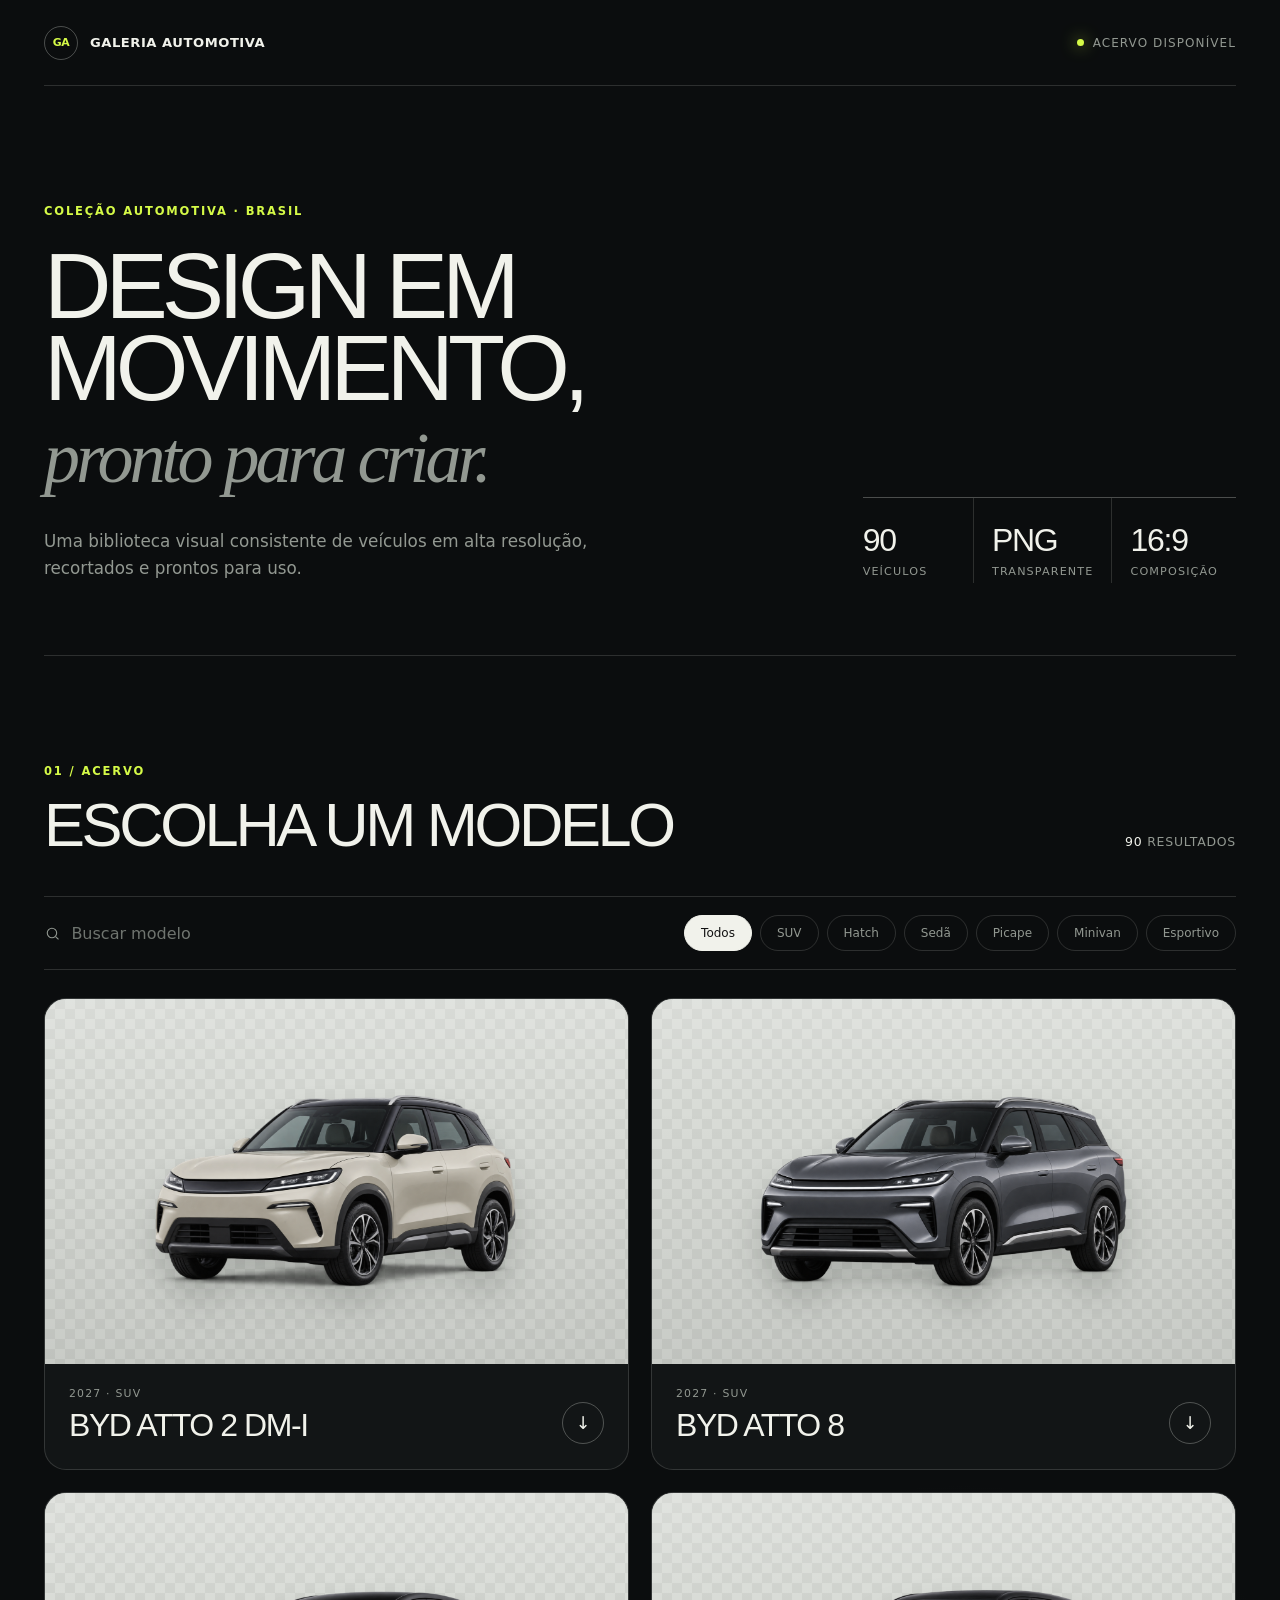
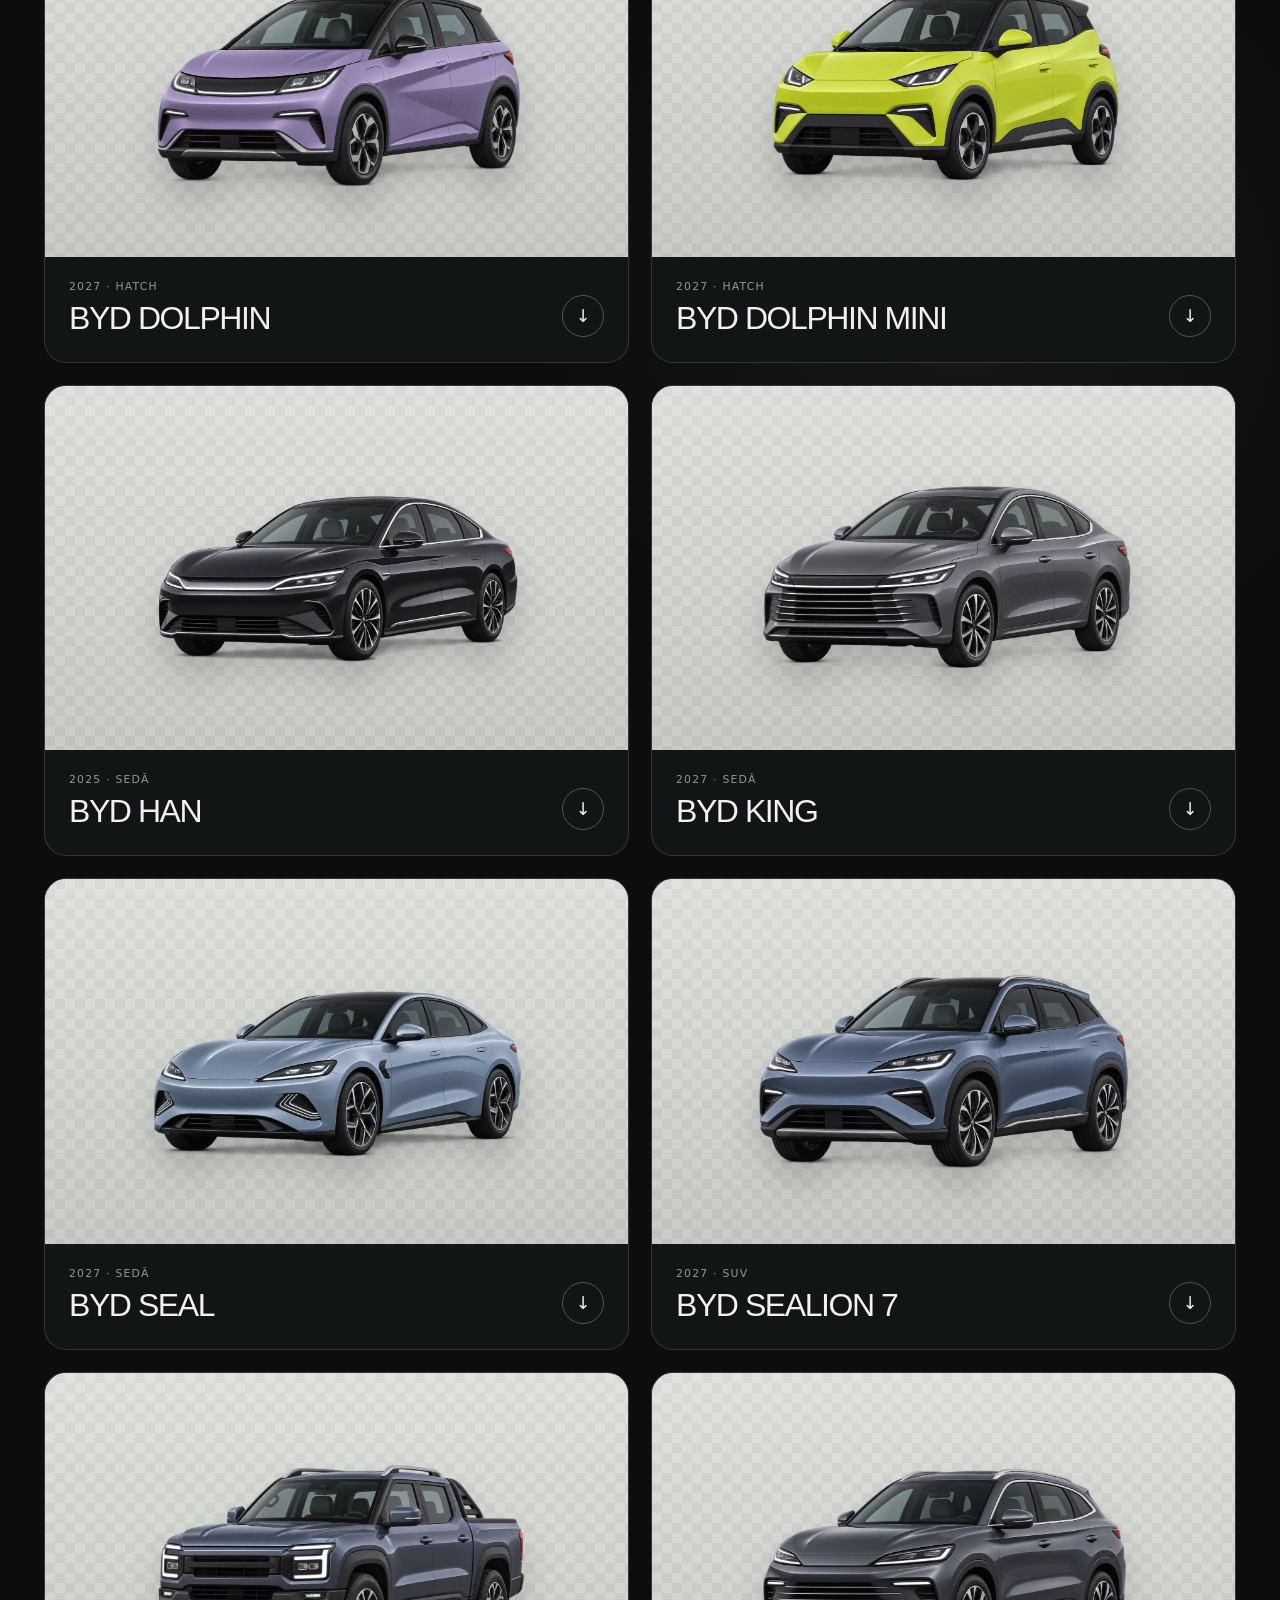
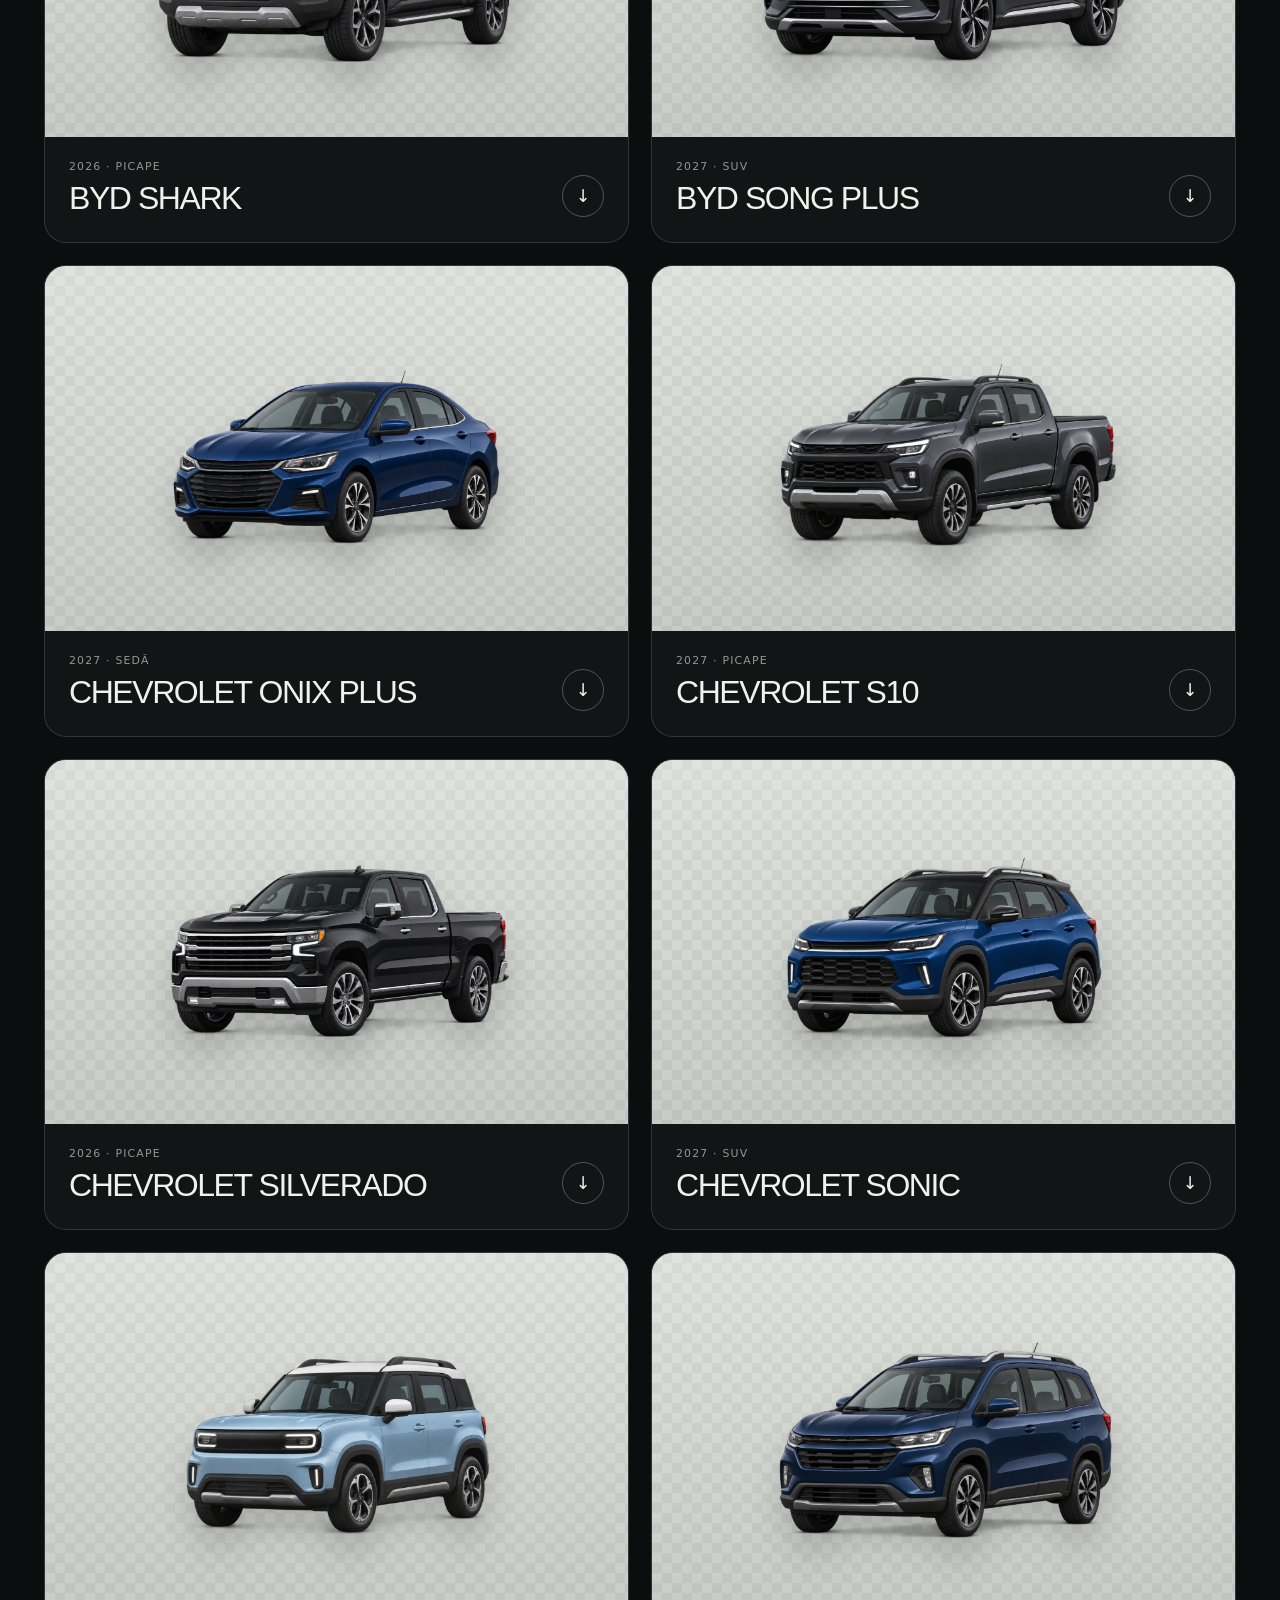
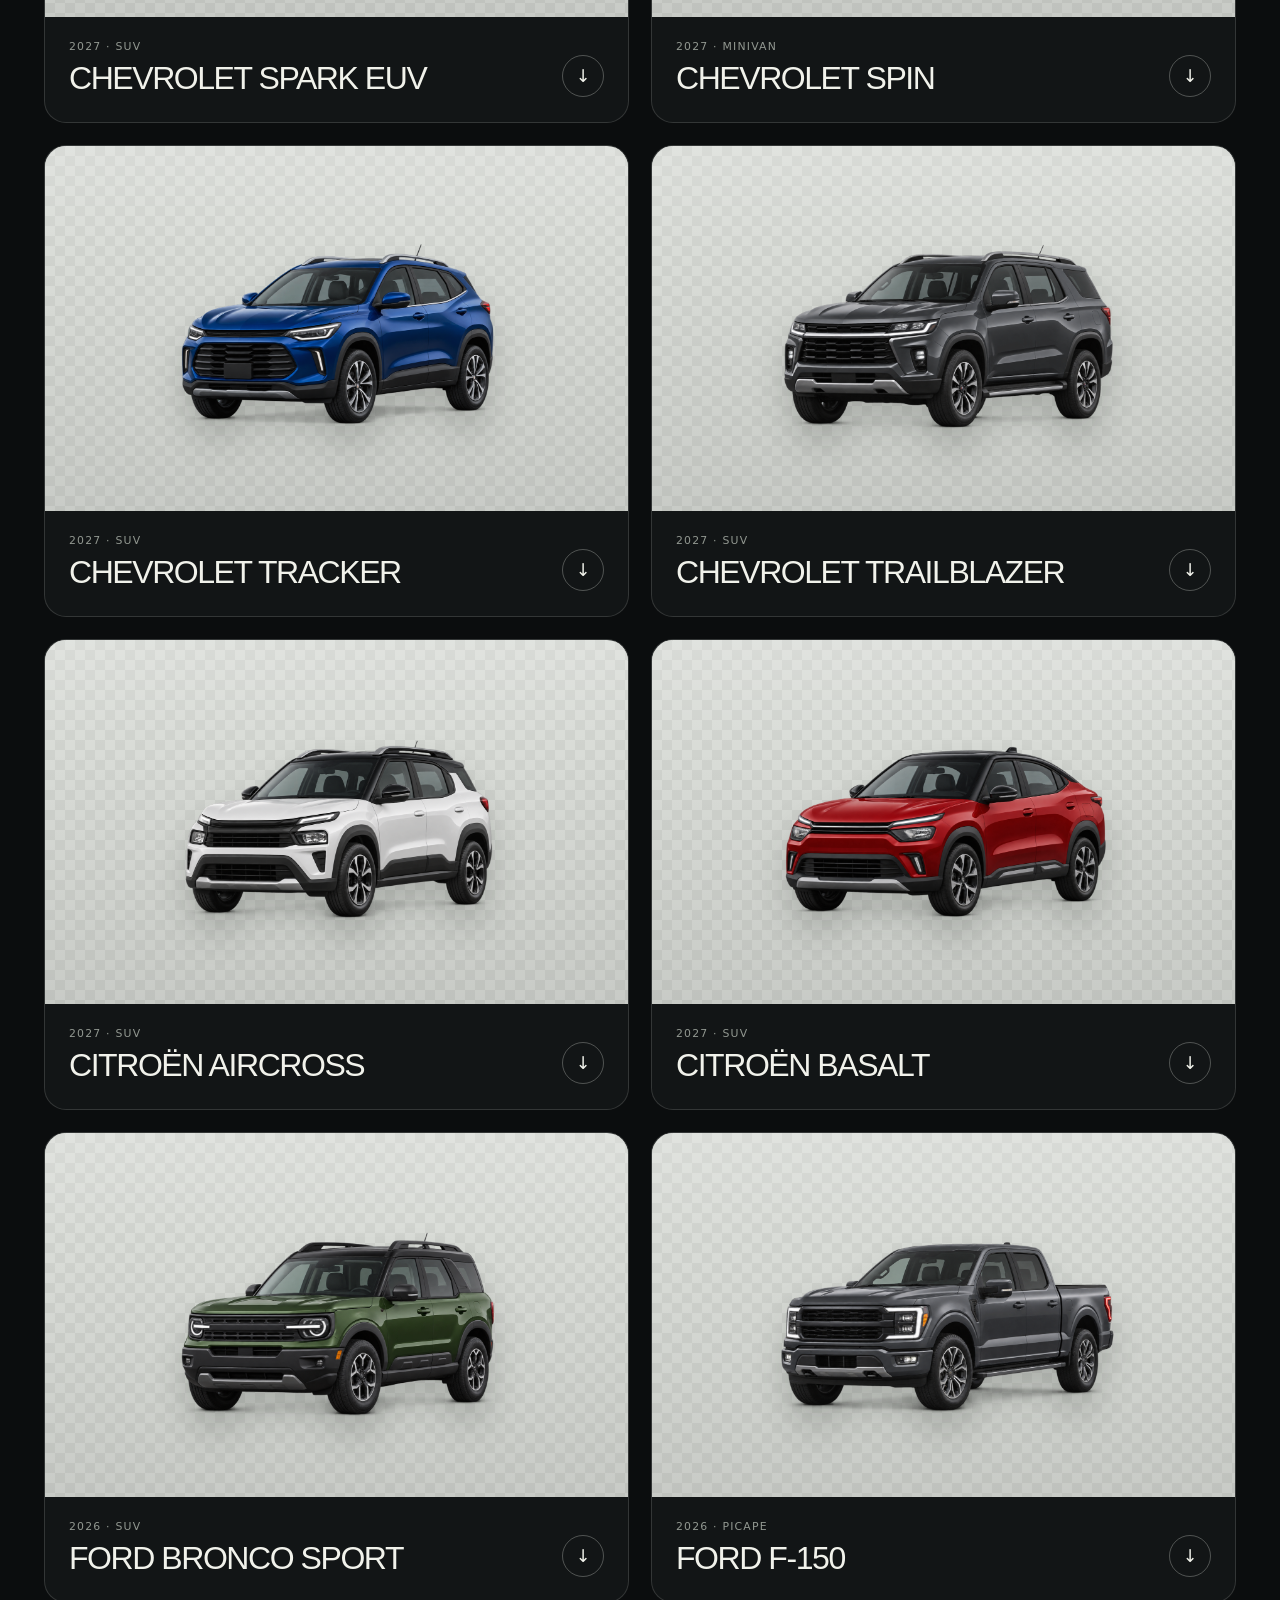
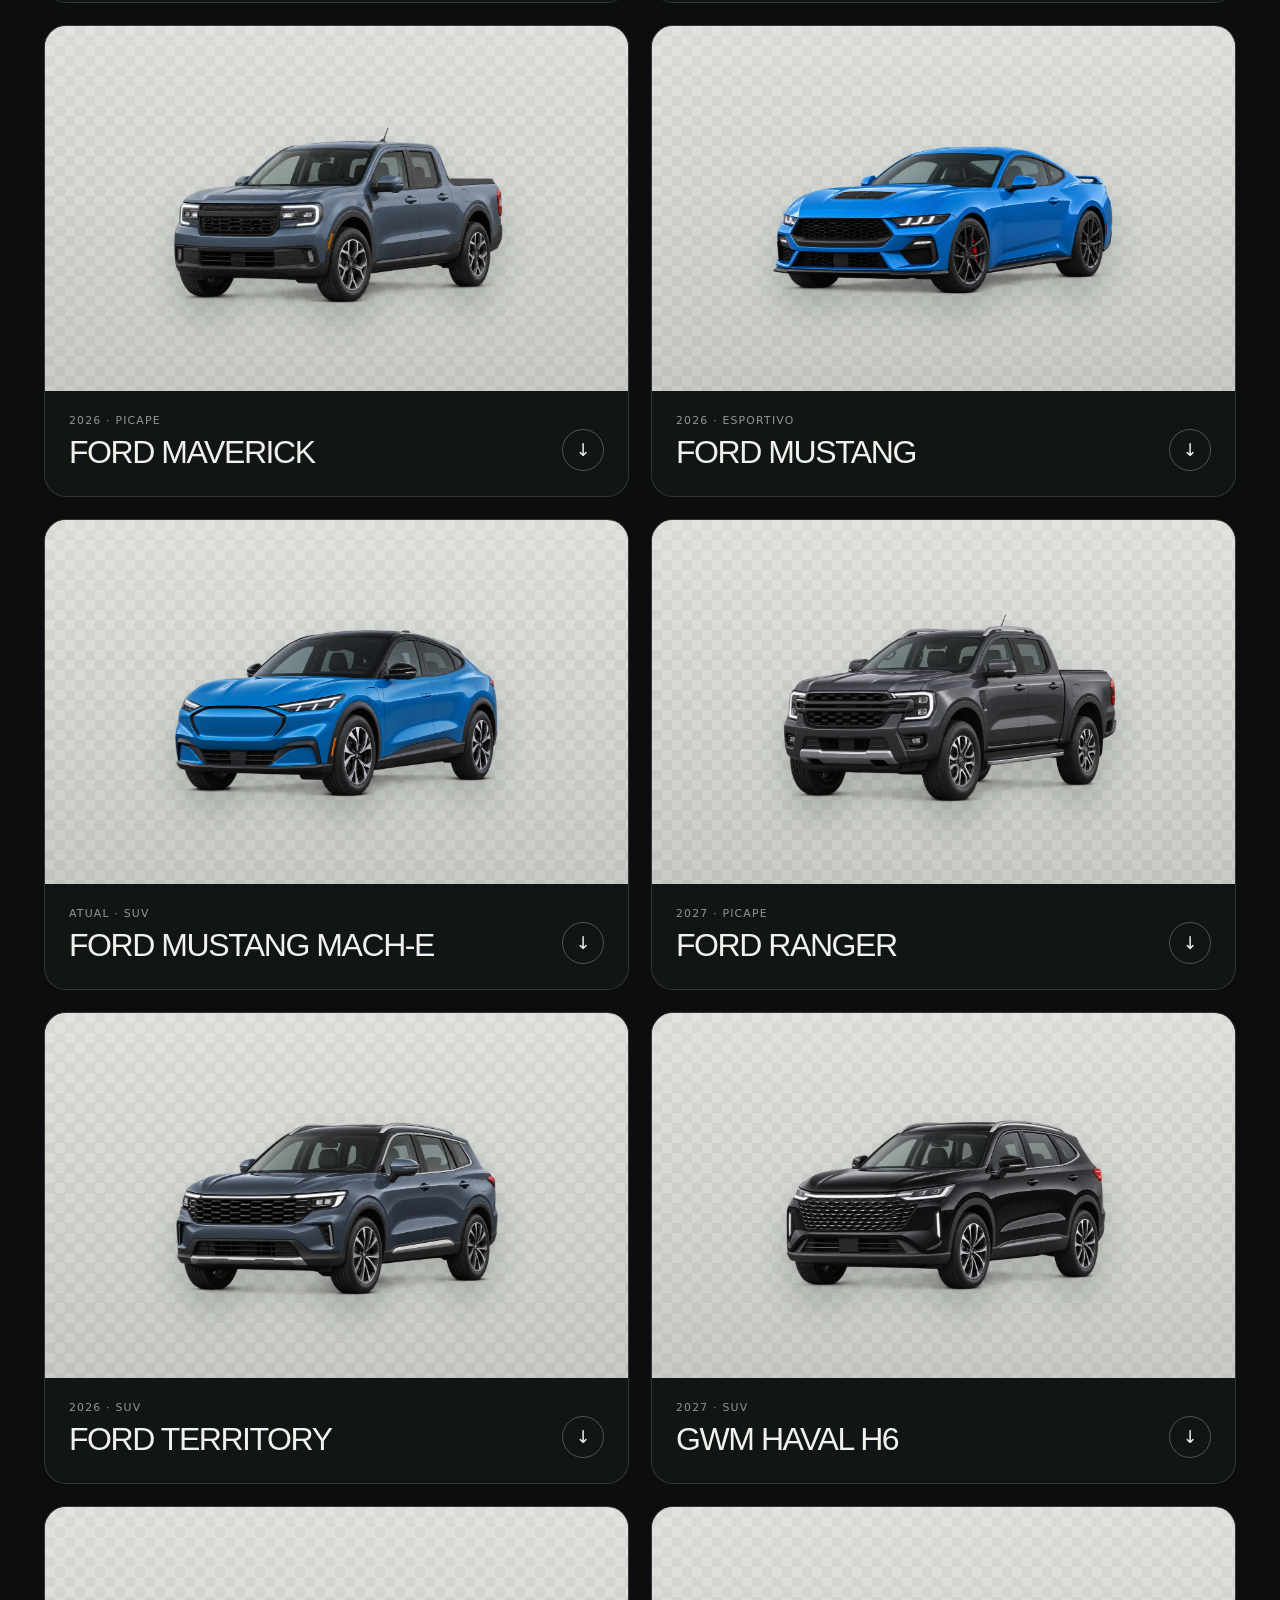
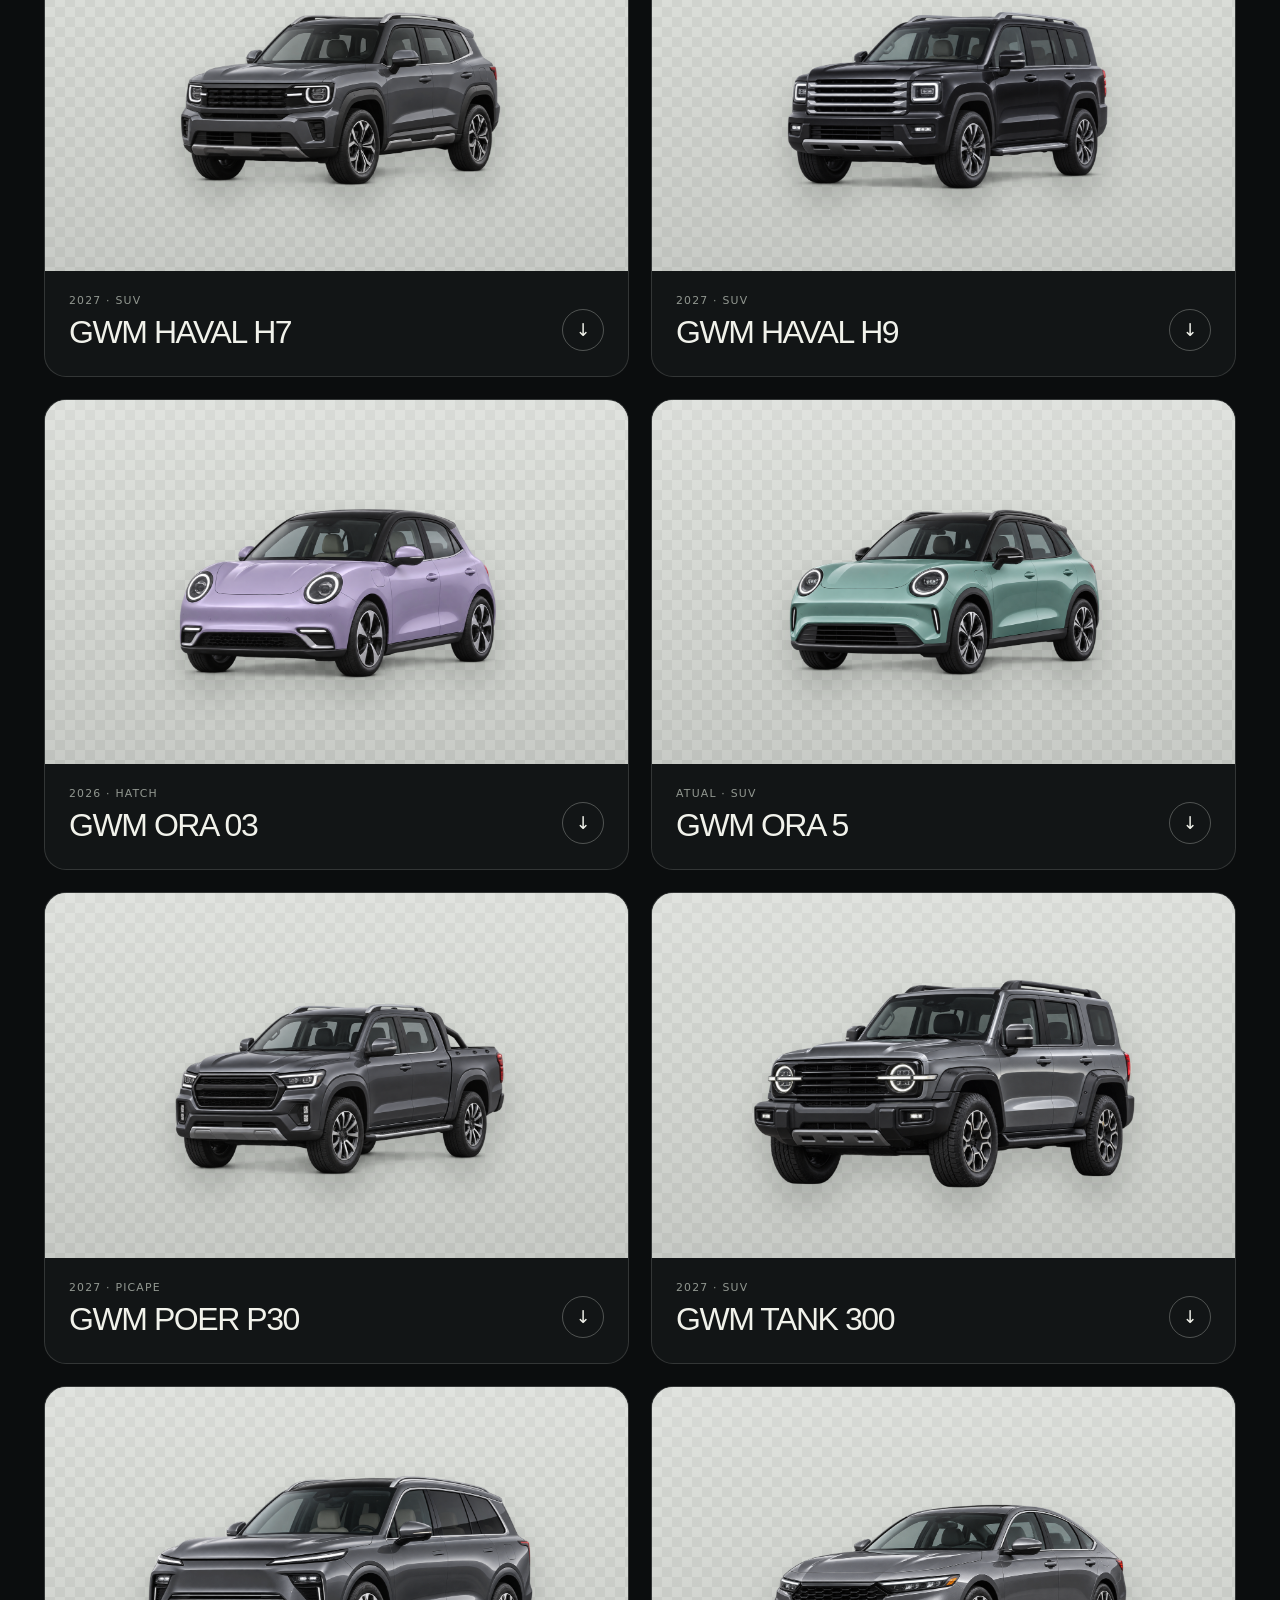
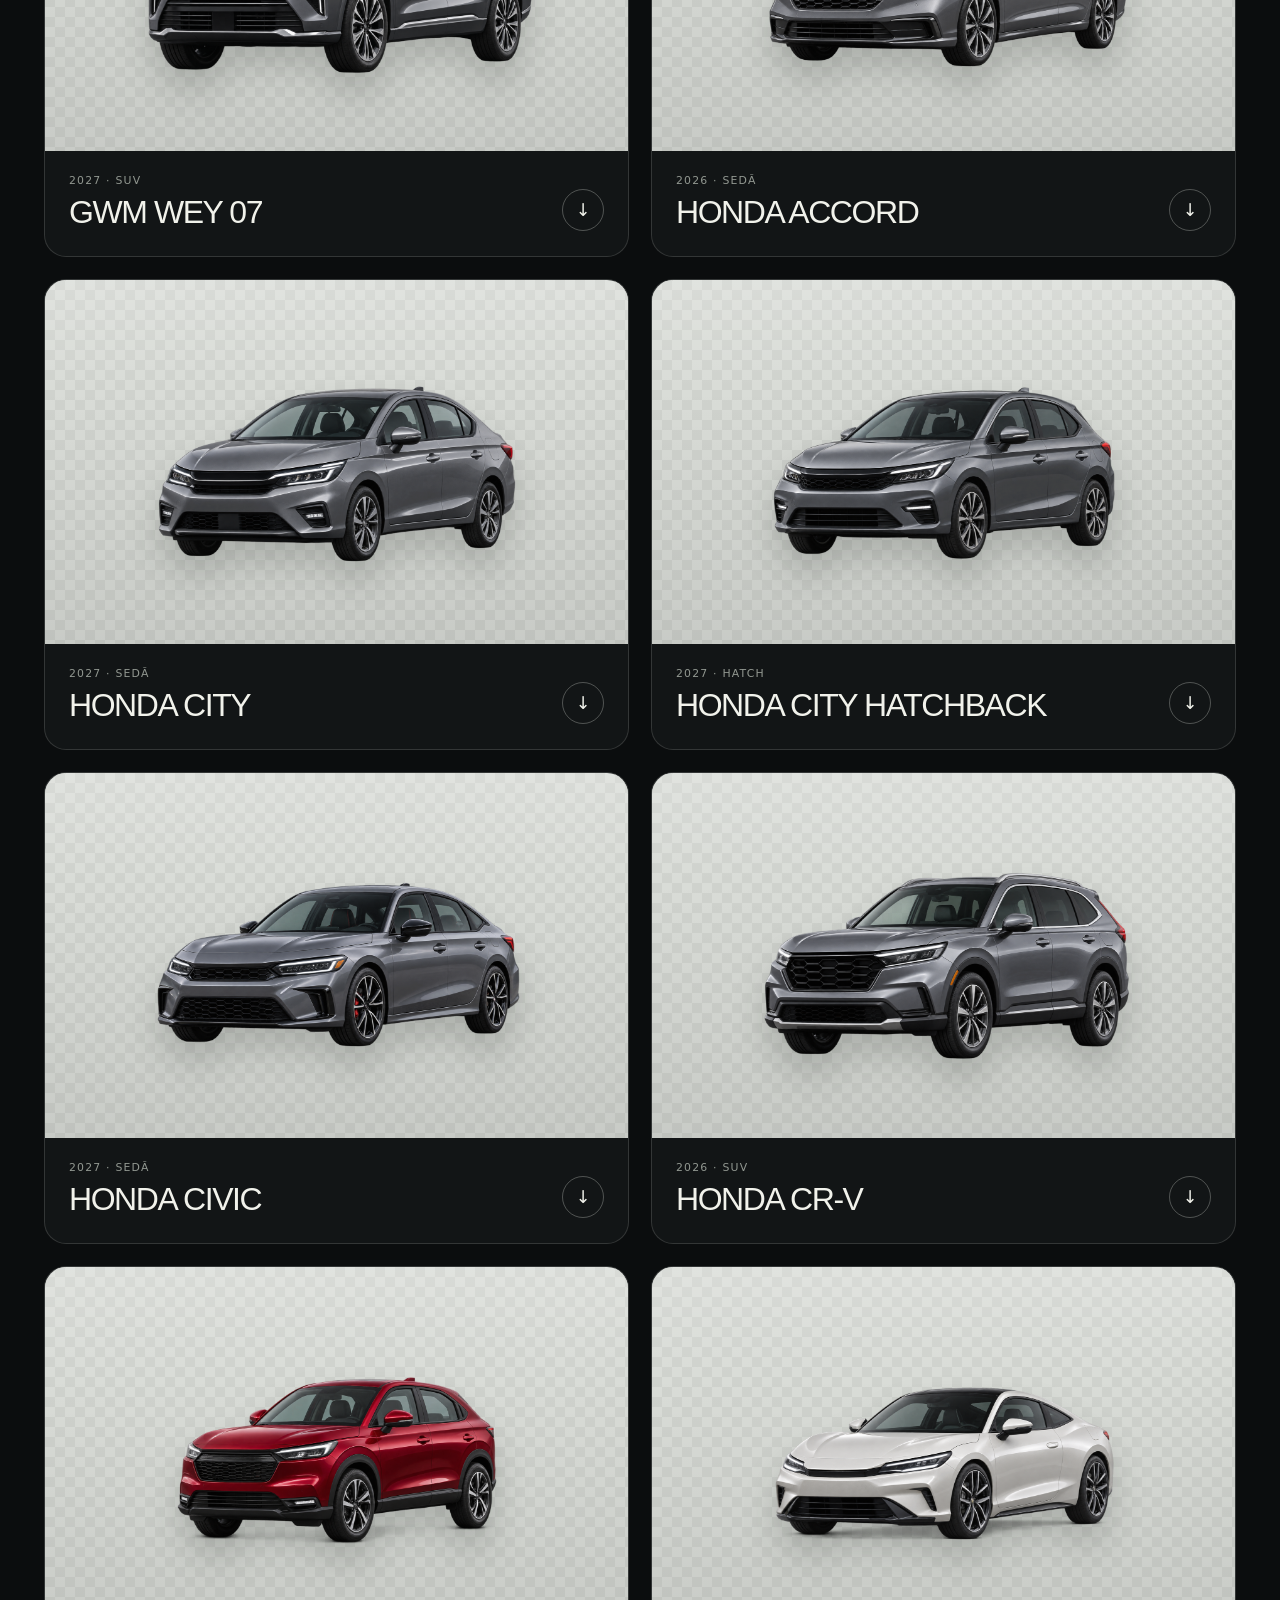
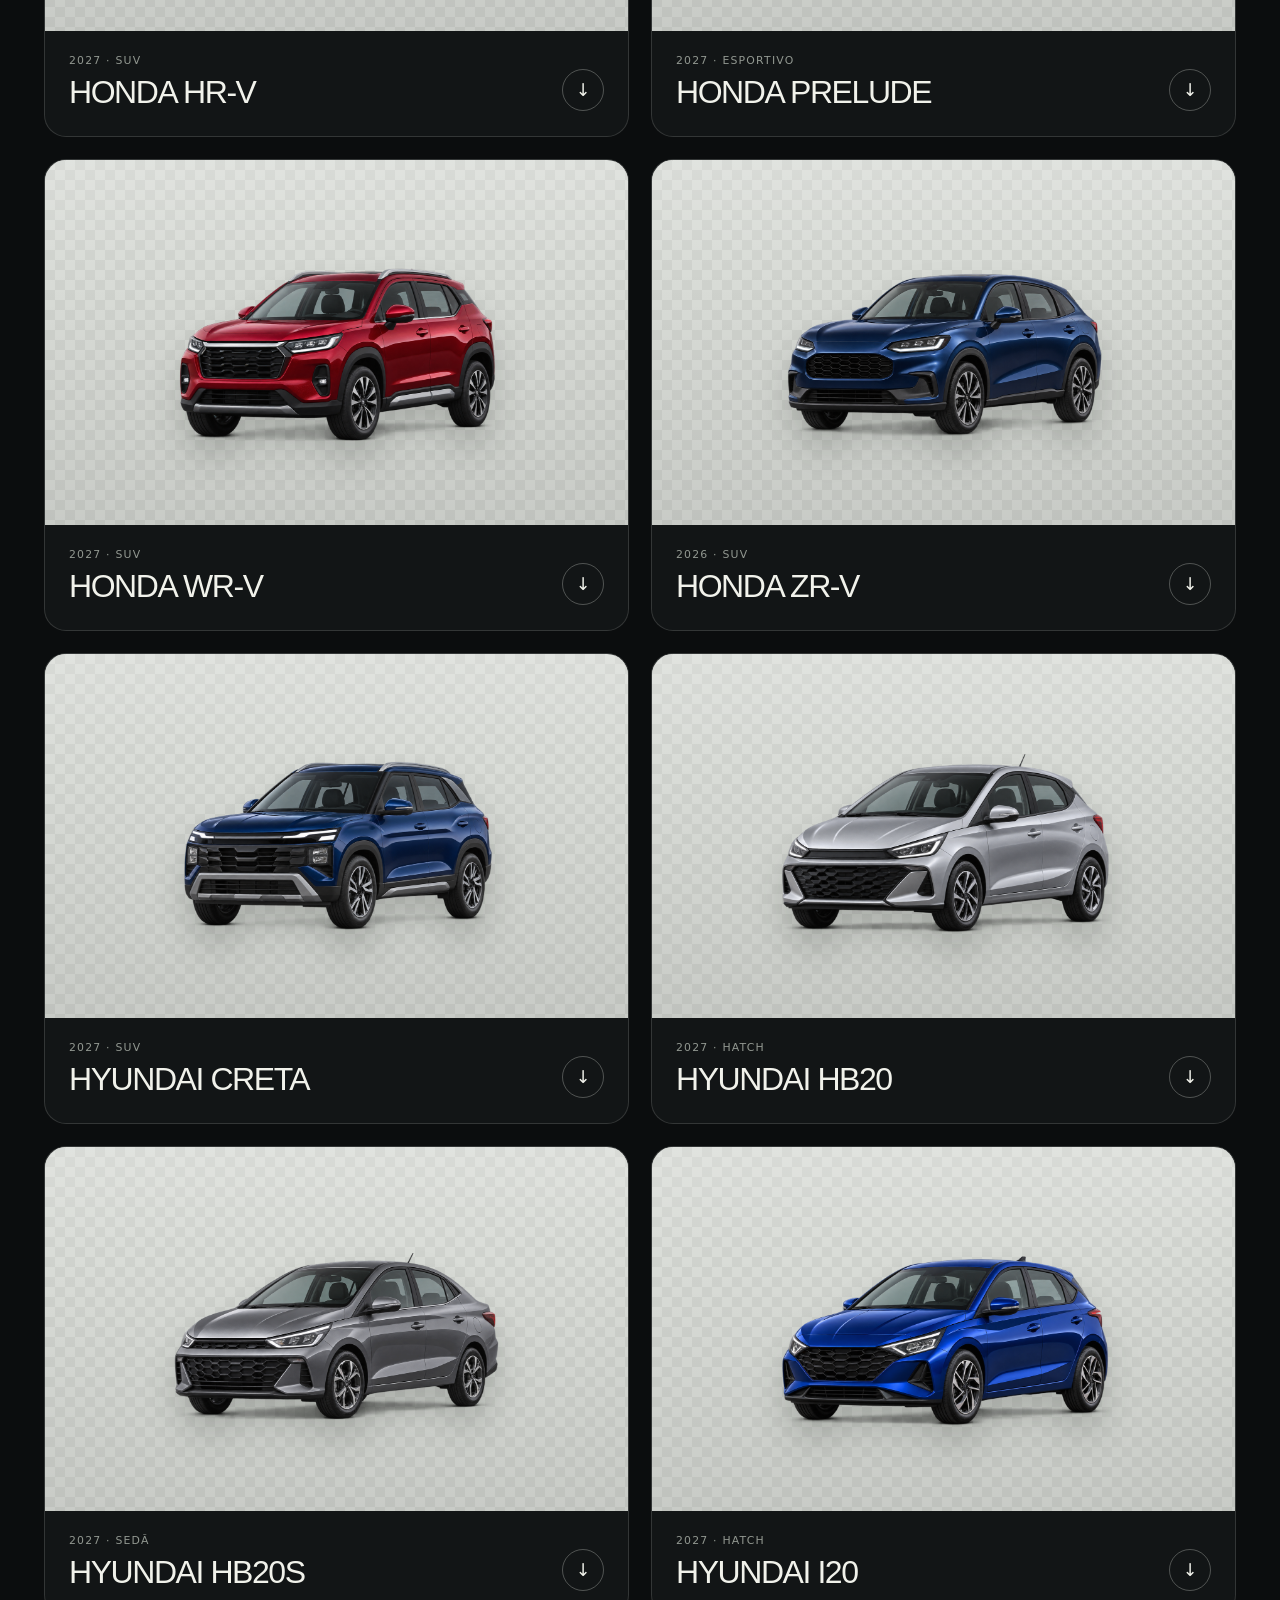
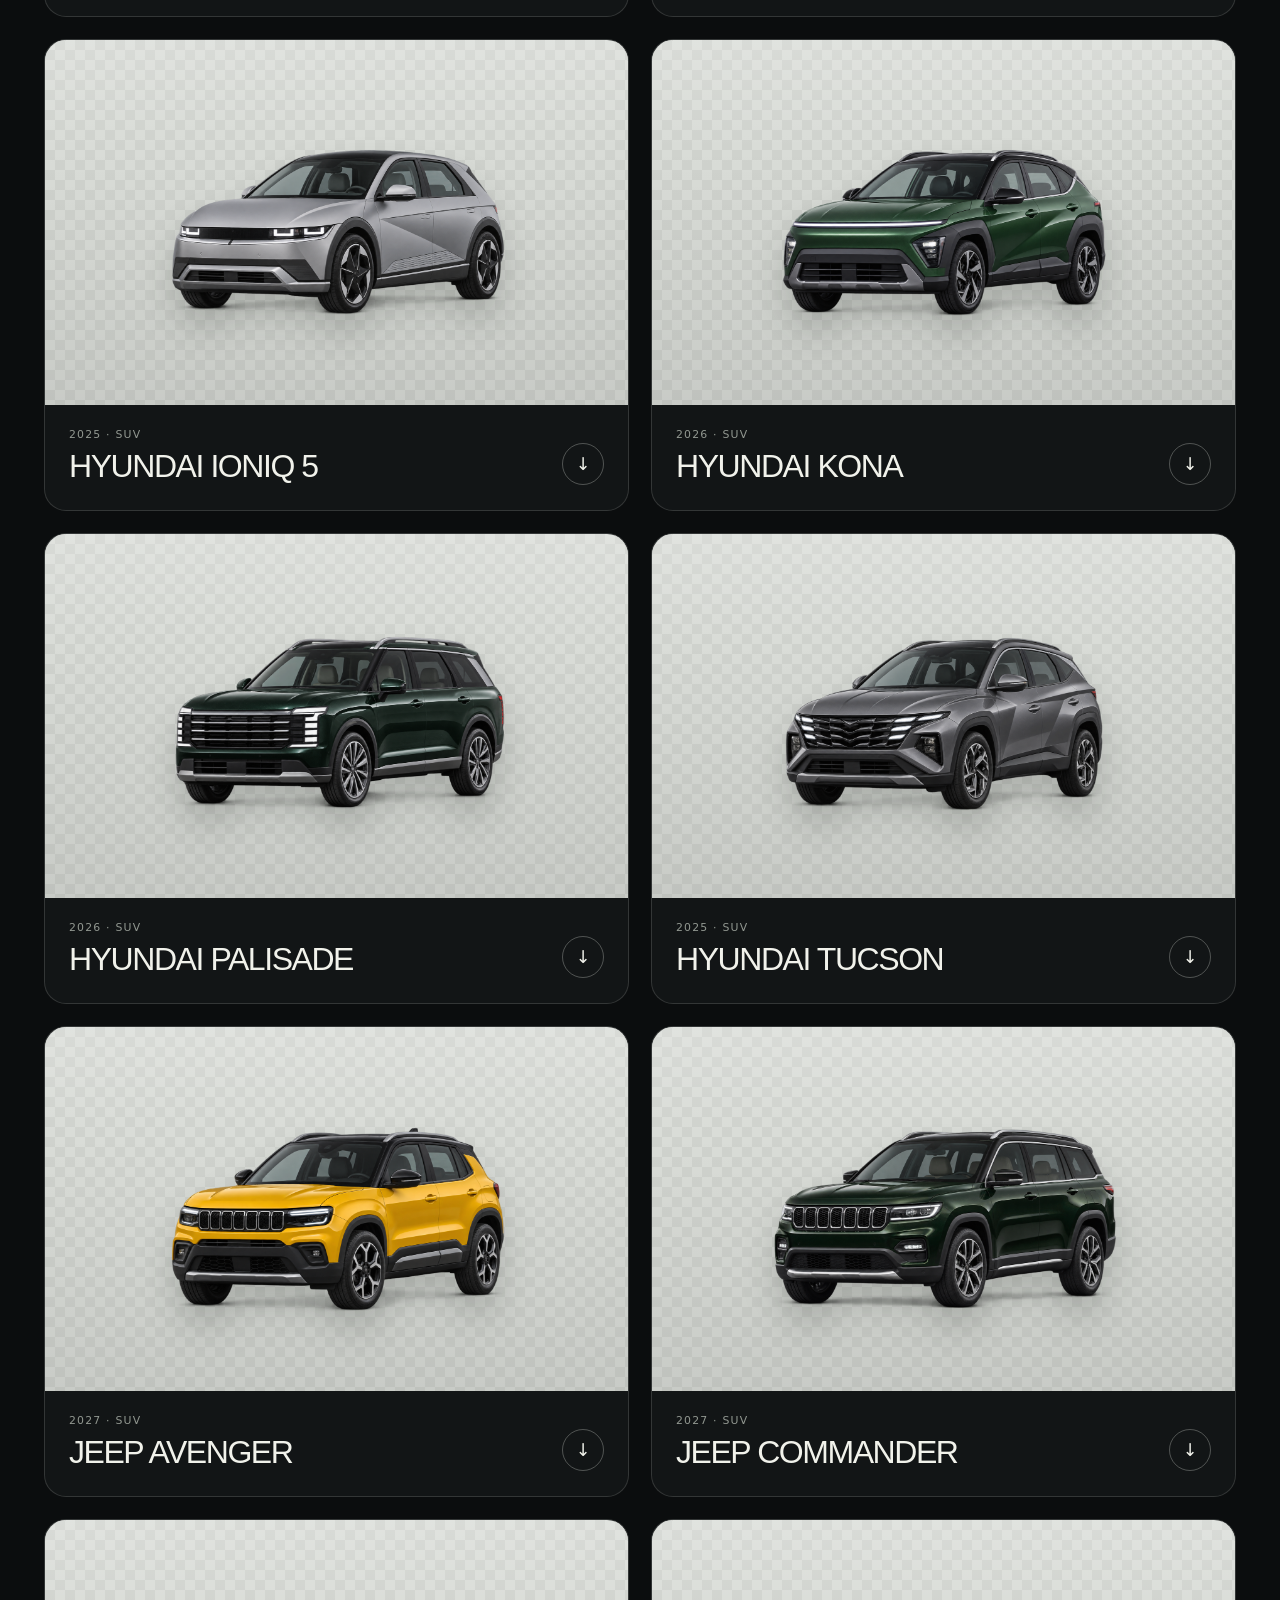
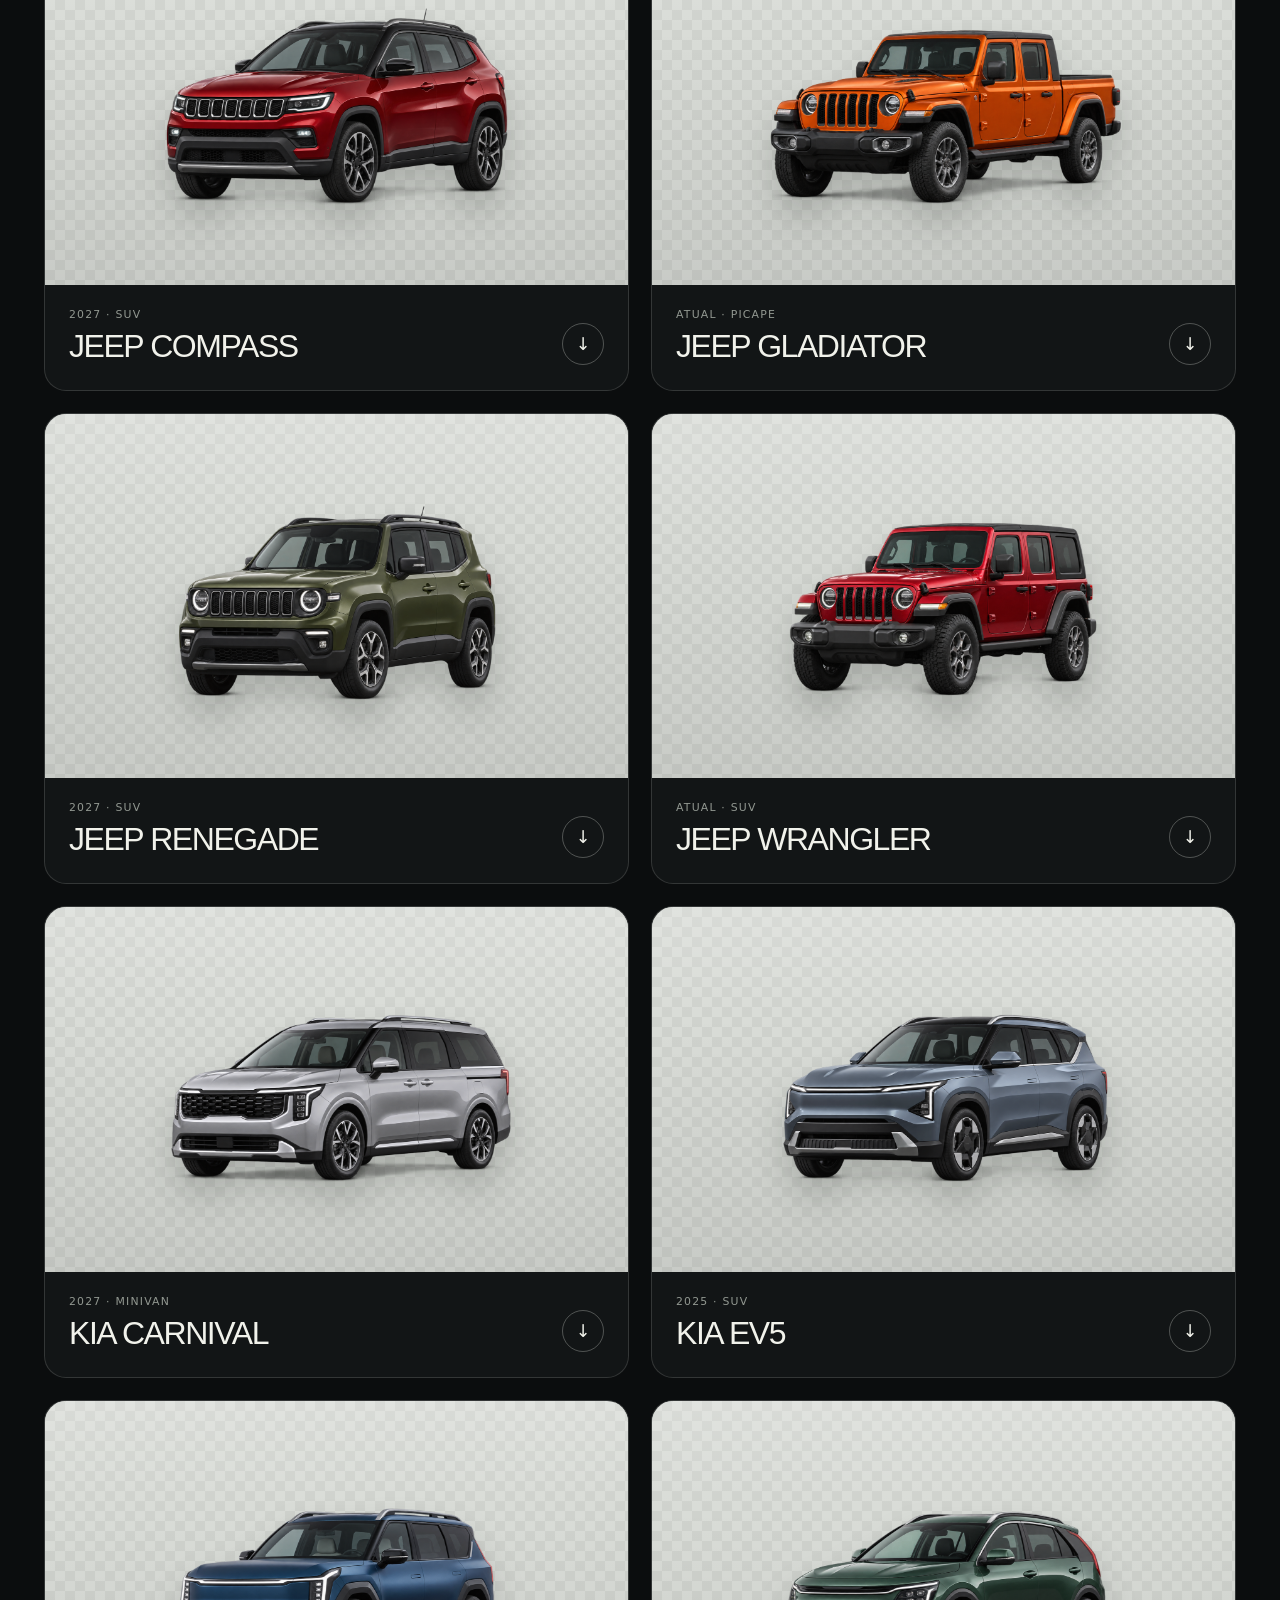
==== index.html @ bfcd354f "Add RAM, Renault, and Suzuki image collection" ====
<!doctype html>
<html lang="pt-BR">
  <head>
    <meta charset="UTF-8" />
    <meta name="viewport" content="width=device-width, initial-scale=1.0" />
    <meta
      name="description"
      content="Acervo visual de carros com imagens PNG transparentes e acesso direto para agentes."
    />
    <meta name="theme-color" content="#0b0d0e" />
    <title>Galeria Automotiva — Coleção Brasil</title>
    <link rel="icon" href="favicon.svg" type="image/svg+xml" />
    <link rel="stylesheet" href="styles.css" />
    <script src="script.js" defer></script>
  </head>
  <body>
    <div class="site-shell">
      <header class="topbar">
        <a class="brand" href="#top" aria-label="Galeria Automotiva — início">
          <span class="brand-mark" aria-hidden="true">GA</span>
          <span>Galeria Automotiva</span>
        </a>
        <div class="topbar-meta">
          <span class="status-dot" aria-hidden="true"></span>
          Acervo disponível
        </div>
      </header>

      <main id="top">
        <section class="hero" aria-labelledby="hero-title">
          <div class="hero-copy">
            <p class="eyebrow">Coleção Automotiva · Brasil</p>
            <h1 id="hero-title">Design em movimento,<br /><em>pronto para criar.</em></h1>
            <p class="hero-description">
              Uma biblioteca visual consistente de veículos em alta resolução, recortados e prontos para uso.
            </p>
          </div>

          <dl class="hero-stats" aria-label="Resumo do acervo">
            <div>
              <dt id="collection-count">90</dt>
              <dd>veículos</dd>
            </div>
            <div>
              <dt>PNG</dt>
              <dd>transparente</dd>
            </div>
            <div>
              <dt>16:9</dt>
              <dd>composição</dd>
            </div>
          </dl>
        </section>

        <section class="collection" aria-labelledby="collection-title">
          <div class="section-heading">
            <div>
              <p class="section-index">01 / Acervo</p>
              <h2 id="collection-title">Escolha um modelo</h2>
            </div>
            <p class="results-count" aria-live="polite"><span id="visible-count">90</span> resultados</p>
          </div>

          <div class="toolbar">
            <label class="search-field">
              <span class="sr-only">Buscar um modelo</span>
              <svg aria-hidden="true" viewBox="0 0 24 24">
                <circle cx="11" cy="11" r="6.5"></circle>
                <path d="m16 16 4 4"></path>
              </svg>
              <input id="search" type="search" placeholder="Buscar modelo" autocomplete="off" />
            </label>
            <div class="filters" aria-label="Filtrar por carroceria">
              <button class="filter is-active" type="button" data-filter="Todos">Todos</button>
              <button class="filter" type="button" data-filter="SUV">SUV</button>
              <button class="filter" type="button" data-filter="Hatch">Hatch</button>
              <button class="filter" type="button" data-filter="Sedã">Sedã</button>
              <button class="filter" type="button" data-filter="Picape">Picape</button>
              <button class="filter" type="button" data-filter="Minivan">Minivan</button>
              <button class="filter" type="button" data-filter="Esportivo">Esportivo</button>
            </div>
          </div>

          <div id="car-grid" class="car-grid" aria-live="polite"></div>
          <div id="empty-state" class="empty-state" hidden>
            <span>Nenhum veículo encontrado.</span>
            <button id="clear-filters" type="button">Limpar filtros</button>
          </div>
        </section>

        <section class="machine-access" aria-labelledby="access-title">
          <div>
            <p class="section-index">02 / Acesso direto</p>
            <h2 id="access-title">Feito para pessoas.<br />Aberto para agentes.</h2>
          </div>
          <div class="access-copy">
            <p>
              O manifesto JSON lista toda a coleção, com metadados e caminhos estáveis. Use-o para encontrar cada
              arquivo sem depender da interface.
            </p>
            <a class="manifest-link download-all" href="downloads/galeria-automotiva-todos-png-transparente.zip" download>
              <span>Baixar coleção completa</span>
              <span aria-hidden="true">ZIP ↓</span>
            </a>
            <a class="manifest-link" href="cars.json">
              <span>Consultar cars.json</span>
              <span aria-hidden="true">↗</span>
            </a>
          </div>
        </section>
      </main>

      <footer>
        <span>Galeria Automotiva © 2026</span>
        <span>Imagens geradas por IA · uso ilustrativo</span>
      </footer>
    </div>

    <dialog id="viewer" class="viewer">
      <button class="viewer-close" type="button" aria-label="Fechar visualização">×</button>
      <div class="viewer-stage checkerboard">
        <img id="viewer-image" src="" alt="" />
      </div>
      <div class="viewer-details">
        <div>
          <p id="viewer-meta" class="viewer-meta"></p>
          <h2 id="viewer-title"></h2>
          <p id="viewer-file" class="viewer-file"></p>
        </div>
        <div class="viewer-actions">
          <button id="copy-link" class="button button-secondary" type="button">Copiar URL</button>
          <a id="download-image" class="button button-primary" href="" download>Baixar PNG</a>
        </div>
      </div>
    </dialog>
  </body>
</html>
---- styles.css ----
:root {
  color-scheme: dark;
  --bg: #0b0d0e;
  --surface: #121516;
  --line: rgba(241, 242, 235, 0.15);
  --line-strong: rgba(241, 242, 235, 0.28);
  --text: #f1f2eb;
  --muted: #929891;
  --accent: #d5fa47;
  --accent-ink: #121506;
  --radius: 22px;
  --font-display: "Arial Narrow", "Aptos Display", "Helvetica Neue", sans-serif;
  --font-body: Inter, ui-sans-serif, system-ui, -apple-system, BlinkMacSystemFont, "Segoe UI", sans-serif;
}

* { box-sizing: border-box; }
html { scroll-behavior: smooth; }

body {
  margin: 0;
  background: radial-gradient(circle at 75% 8%, rgba(115, 126, 107, 0.1), transparent 27rem), var(--bg);
  color: var(--text);
  font-family: var(--font-body);
  -webkit-font-smoothing: antialiased;
}

button, input { font: inherit; }
button, a { -webkit-tap-highlight-color: transparent; }
a { color: inherit; text-decoration: none; }
img { display: block; max-width: 100%; }

.site-shell {
  width: min(100%, 1600px);
  margin: 0 auto;
  padding: 0 44px;
}

.topbar {
  height: 86px;
  display: flex;
  align-items: center;
  justify-content: space-between;
  border-bottom: 1px solid var(--line);
}

.brand {
  display: inline-flex;
  align-items: center;
  gap: 12px;
  font-size: 0.82rem;
  font-weight: 700;
  letter-spacing: 0.04em;
  text-transform: uppercase;
}

.brand-mark {
  width: 34px;
  aspect-ratio: 1;
  display: grid;
  place-items: center;
  border: 1px solid var(--line-strong);
  border-radius: 50%;
  color: var(--accent);
  font-size: 0.68rem;
  letter-spacing: -0.05em;
}

.topbar-meta {
  display: inline-flex;
  align-items: center;
  gap: 9px;
  color: var(--muted);
  font-size: 0.75rem;
  letter-spacing: 0.09em;
  text-transform: uppercase;
}

.status-dot {
  width: 7px;
  height: 7px;
  border-radius: 50%;
  background: var(--accent);
  box-shadow: 0 0 16px rgba(213, 250, 71, 0.8);
}

.hero {
  min-height: 570px;
  padding: 108px 0 72px;
  display: grid;
  grid-template-columns: minmax(0, 1.5fr) minmax(360px, 0.75fr);
  align-items: end;
  gap: 72px;
  border-bottom: 1px solid var(--line);
}

.eyebrow, .section-index {
  margin: 0 0 27px;
  color: var(--accent);
  font-size: 0.72rem;
  font-weight: 700;
  letter-spacing: 0.16em;
  text-transform: uppercase;
}

.hero h1 {
  max-width: 960px;
  margin: 0;
  font-family: var(--font-display);
  font-size: clamp(4rem, 7.3vw, 8rem);
  font-weight: 500;
  line-height: 0.88;
  letter-spacing: -0.065em;
  text-transform: uppercase;
}

.hero h1 em {
  color: var(--muted);
  font-family: Georgia, "Times New Roman", serif;
  font-size: 0.77em;
  font-weight: 400;
  letter-spacing: -0.055em;
  text-transform: none;
}

.hero-description {
  max-width: 610px;
  margin: 36px 0 0;
  color: var(--muted);
  font-size: 1.05rem;
  line-height: 1.65;
}

.hero-stats {
  margin: 0;
  display: grid;
  grid-template-columns: repeat(3, 1fr);
  align-self: end;
  border-top: 1px solid var(--line-strong);
}

.hero-stats div { padding: 24px 18px 5px 0; }
.hero-stats div + div { padding-left: 18px; border-left: 1px solid var(--line); }
.hero-stats dt { font-family: var(--font-display); font-size: 2rem; letter-spacing: -0.04em; }
.hero-stats dd {
  margin: 6px 0 0;
  color: var(--muted);
  font-size: 0.7rem;
  letter-spacing: 0.1em;
  text-transform: uppercase;
}

.collection { padding: 108px 0 128px; }

.section-heading {
  display: flex;
  align-items: end;
  justify-content: space-between;
  gap: 24px;
  margin-bottom: 42px;
}

.section-heading h2, .machine-access h2 {
  margin: 0;
  font-family: var(--font-display);
  font-size: clamp(2.6rem, 4.8vw, 5rem);
  font-weight: 500;
  line-height: 0.95;
  letter-spacing: -0.055em;
  text-transform: uppercase;
}

.section-index { margin-bottom: 18px; }
.results-count {
  margin: 0 0 5px;
  color: var(--muted);
  font-size: 0.78rem;
  letter-spacing: 0.06em;
  text-transform: uppercase;
}
.results-count span { color: var(--text); }

.toolbar {
  display: flex;
  align-items: center;
  justify-content: space-between;
  gap: 26px;
  padding: 18px 0;
  margin-bottom: 28px;
  border-top: 1px solid var(--line);
  border-bottom: 1px solid var(--line);
}

.search-field {
  width: min(320px, 100%);
  display: flex;
  align-items: center;
  gap: 10px;
}
.search-field svg { width: 19px; fill: none; stroke: var(--muted); stroke-width: 1.5; }
.search-field input { width: 100%; padding: 8px 0; border: 0; outline: 0; background: transparent; color: var(--text); }
.search-field input::placeholder { color: #6f746f; }

.filters { display: flex; flex-wrap: wrap; justify-content: flex-end; gap: 8px; }
.filter {
  padding: 10px 16px;
  border: 1px solid var(--line);
  border-radius: 999px;
  background: transparent;
  color: var(--muted);
  cursor: pointer;
  font-size: 0.75rem;
  transition: 180ms ease;
}
.filter:hover, .filter.is-active { border-color: var(--text); background: var(--text); color: #111; }

.car-grid { display: grid; grid-template-columns: repeat(2, minmax(0, 1fr)); gap: 22px; }
.car-card {
  min-width: 0;
  overflow: hidden;
  border: 1px solid var(--line);
  border-radius: var(--radius);
  background: var(--surface);
  transition: border-color 180ms ease, transform 180ms ease;
}
.car-card:hover { border-color: var(--line-strong); transform: translateY(-3px); }

.card-visual {
  position: relative;
  width: 100%;
  aspect-ratio: 16 / 10;
  padding: 5%;
  border: 0;
  overflow: hidden;
  cursor: zoom-in;
}

.checkerboard {
  background-color: #d9dcd7;
  background-image:
    linear-gradient(45deg, #cfd2cd 25%, transparent 25%),
    linear-gradient(-45deg, #cfd2cd 25%, transparent 25%),
    linear-gradient(45deg, transparent 75%, #cfd2cd 75%),
    linear-gradient(-45deg, transparent 75%, #cfd2cd 75%);
  background-position: 0 0, 0 10px, 10px -10px, -10px 0;
  background-size: 20px 20px;
}

.card-visual::after {
  content: "";
  position: absolute;
  inset: 0;
  background: linear-gradient(180deg, rgba(255, 255, 255, 0.2), transparent 30%, rgba(0, 0, 0, 0.08));
  pointer-events: none;
}

.card-visual img {
  position: relative;
  z-index: 1;
  width: 100%;
  height: 100%;
  object-fit: contain;
  filter: drop-shadow(0 20px 16px rgba(22, 28, 24, 0.18));
  transition: transform 350ms cubic-bezier(0.2, 0.75, 0.25, 1);
}
.car-card:hover .card-visual img { transform: scale(1.025); }

.zoom-label {
  position: absolute;
  z-index: 2;
  top: 18px;
  right: 18px;
  padding: 8px 11px;
  border-radius: 999px;
  background: rgba(15, 18, 17, 0.72);
  color: #fff;
  font-size: 0.67rem;
  letter-spacing: 0.07em;
  text-transform: uppercase;
  opacity: 0;
  transform: translateY(-5px);
  transition: 180ms ease;
}
.car-card:hover .zoom-label { opacity: 1; transform: translateY(0); }

.card-content {
  display: flex;
  align-items: flex-end;
  justify-content: space-between;
  gap: 16px;
  padding: 23px 24px 25px;
}
.card-kicker { margin: 0 0 7px; color: var(--muted); font-size: 0.68rem; letter-spacing: 0.11em; text-transform: uppercase; }
.card-title {
  margin: 0;
  font-family: var(--font-display);
  font-size: clamp(1.55rem, 2.5vw, 2.25rem);
  font-weight: 500;
  letter-spacing: -0.045em;
  text-transform: uppercase;
}

.download-small {
  flex: none;
  width: 42px;
  height: 42px;
  display: grid;
  place-items: center;
  border: 1px solid var(--line-strong);
  border-radius: 50%;
  color: var(--text);
  font-size: 1.1rem;
  transition: 180ms ease;
}
.download-small:hover { border-color: var(--accent); background: var(--accent); color: var(--accent-ink); }

.empty-state {
  min-height: 260px;
  place-items: center;
  align-content: center;
  gap: 18px;
  border: 1px dashed var(--line-strong);
  border-radius: var(--radius);
  color: var(--muted);
}
.empty-state:not([hidden]) { display: grid; }
.empty-state button { border: 0; background: transparent; color: var(--accent); cursor: pointer; text-decoration: underline; text-underline-offset: 4px; }

.machine-access {
  display: grid;
  grid-template-columns: 1fr 0.65fr;
  gap: 80px;
  padding: 110px 0;
  border-top: 1px solid var(--line);
}
.access-copy { align-self: end; }
.access-copy p { margin: 0 0 35px; color: var(--muted); line-height: 1.7; }
.manifest-link {
  display: flex;
  align-items: center;
  justify-content: space-between;
  padding: 20px 0;
  border-top: 1px solid var(--line-strong);
  border-bottom: 1px solid var(--line-strong);
  font-size: 0.88rem;
  font-weight: 700;
  letter-spacing: 0.08em;
  text-transform: uppercase;
  transition: color 180ms ease;
}
.manifest-link:hover { color: var(--accent); }
.manifest-link + .manifest-link { border-top: 0; }
.download-all { color: var(--accent); }

footer {
  min-height: 110px;
  display: flex;
  align-items: center;
  justify-content: space-between;
  gap: 24px;
  border-top: 1px solid var(--line);
  color: var(--muted);
  font-size: 0.7rem;
  letter-spacing: 0.08em;
  text-transform: uppercase;
}

.viewer {
  width: min(1120px, calc(100vw - 42px));
  max-height: calc(100vh - 42px);
  padding: 0;
  overflow: hidden auto;
  border: 1px solid var(--line-strong);
  border-radius: 26px;
  background: var(--surface);
  color: var(--text);
  box-shadow: 0 30px 100px rgba(0, 0, 0, 0.65);
}
.viewer::backdrop { background: rgba(3, 4, 4, 0.82); backdrop-filter: blur(12px); }
.viewer-close {
  position: absolute;
  z-index: 4;
  top: 17px;
  right: 17px;
  width: 42px;
  height: 42px;
  border: 0;
  border-radius: 50%;
  background: rgba(8, 10, 10, 0.78);
  color: #fff;
  cursor: pointer;
  font-size: 1.55rem;
  line-height: 1;
}
.viewer-stage { width: 100%; aspect-ratio: 16 / 9; padding: 3%; }
.viewer-stage img { width: 100%; height: 100%; object-fit: contain; }
.viewer-details { display: flex; align-items: end; justify-content: space-between; gap: 30px; padding: 30px 34px 34px; }
.viewer-meta, .viewer-file { margin: 0; color: var(--muted); font-size: 0.7rem; letter-spacing: 0.09em; text-transform: uppercase; }
.viewer-details h2 {
  margin: 7px 0 10px;
  font-family: var(--font-display);
  font-size: clamp(2.2rem, 5vw, 4.5rem);
  font-weight: 500;
  line-height: 0.95;
  letter-spacing: -0.055em;
  text-transform: uppercase;
}
.viewer-actions { display: flex; gap: 9px; }
.button {
  display: inline-flex;
  align-items: center;
  justify-content: center;
  min-height: 48px;
  padding: 0 20px;
  border: 1px solid var(--line-strong);
  border-radius: 999px;
  cursor: pointer;
  font-size: 0.75rem;
  font-weight: 700;
  letter-spacing: 0.06em;
  text-transform: uppercase;
}
.button-secondary { background: transparent; color: var(--text); }
.button-primary { border-color: var(--accent); background: var(--accent); color: var(--accent-ink); }

.sr-only {
  position: absolute;
  width: 1px;
  height: 1px;
  padding: 0;
  margin: -1px;
  overflow: hidden;
  clip: rect(0, 0, 0, 0);
  white-space: nowrap;
  border: 0;
}

@media (max-width: 980px) {
  .site-shell { padding: 0 24px; }
  .hero { min-height: 0; grid-template-columns: 1fr; padding-top: 86px; gap: 64px; }
  .hero-stats { max-width: 570px; }
  .machine-access { grid-template-columns: 1fr; gap: 60px; }
}

@media (max-width: 760px) {
  .site-shell { padding: 0 16px; }
  .topbar { height: 72px; }
  .topbar-meta { font-size: 0; }
  .hero { padding: 70px 0 55px; }
  .hero h1 { font-size: clamp(3.25rem, 15vw, 5.5rem); }
  .hero-description { font-size: 0.95rem; }
  .hero-stats { grid-template-columns: 1fr; }
  .hero-stats div { display: flex; align-items: baseline; justify-content: space-between; padding: 16px 0; border-bottom: 1px solid var(--line); }
  .hero-stats div + div { padding-left: 0; border-left: 0; }
  .collection { padding: 76px 0 90px; }
  .section-heading { align-items: start; flex-direction: column; }
  .toolbar { align-items: stretch; flex-direction: column; }
  .search-field { width: 100%; }
  .filters { justify-content: flex-start; flex-wrap: nowrap; overflow-x: auto; padding-bottom: 3px; }
  .filter { flex: none; }
  .car-grid { grid-template-columns: 1fr; }
  .zoom-label { display: none; }
  .machine-access { padding: 80px 0; }
  footer { align-items: flex-start; flex-direction: column; justify-content: center; }
  .viewer-details { align-items: stretch; flex-direction: column; padding: 24px; }
  .viewer-actions { flex-direction: column; }
  .button { width: 100%; }
}

@media (prefers-reduced-motion: reduce) {
  *, *::before, *::after { scroll-behavior: auto !important; transition-duration: 0.01ms !important; }
}
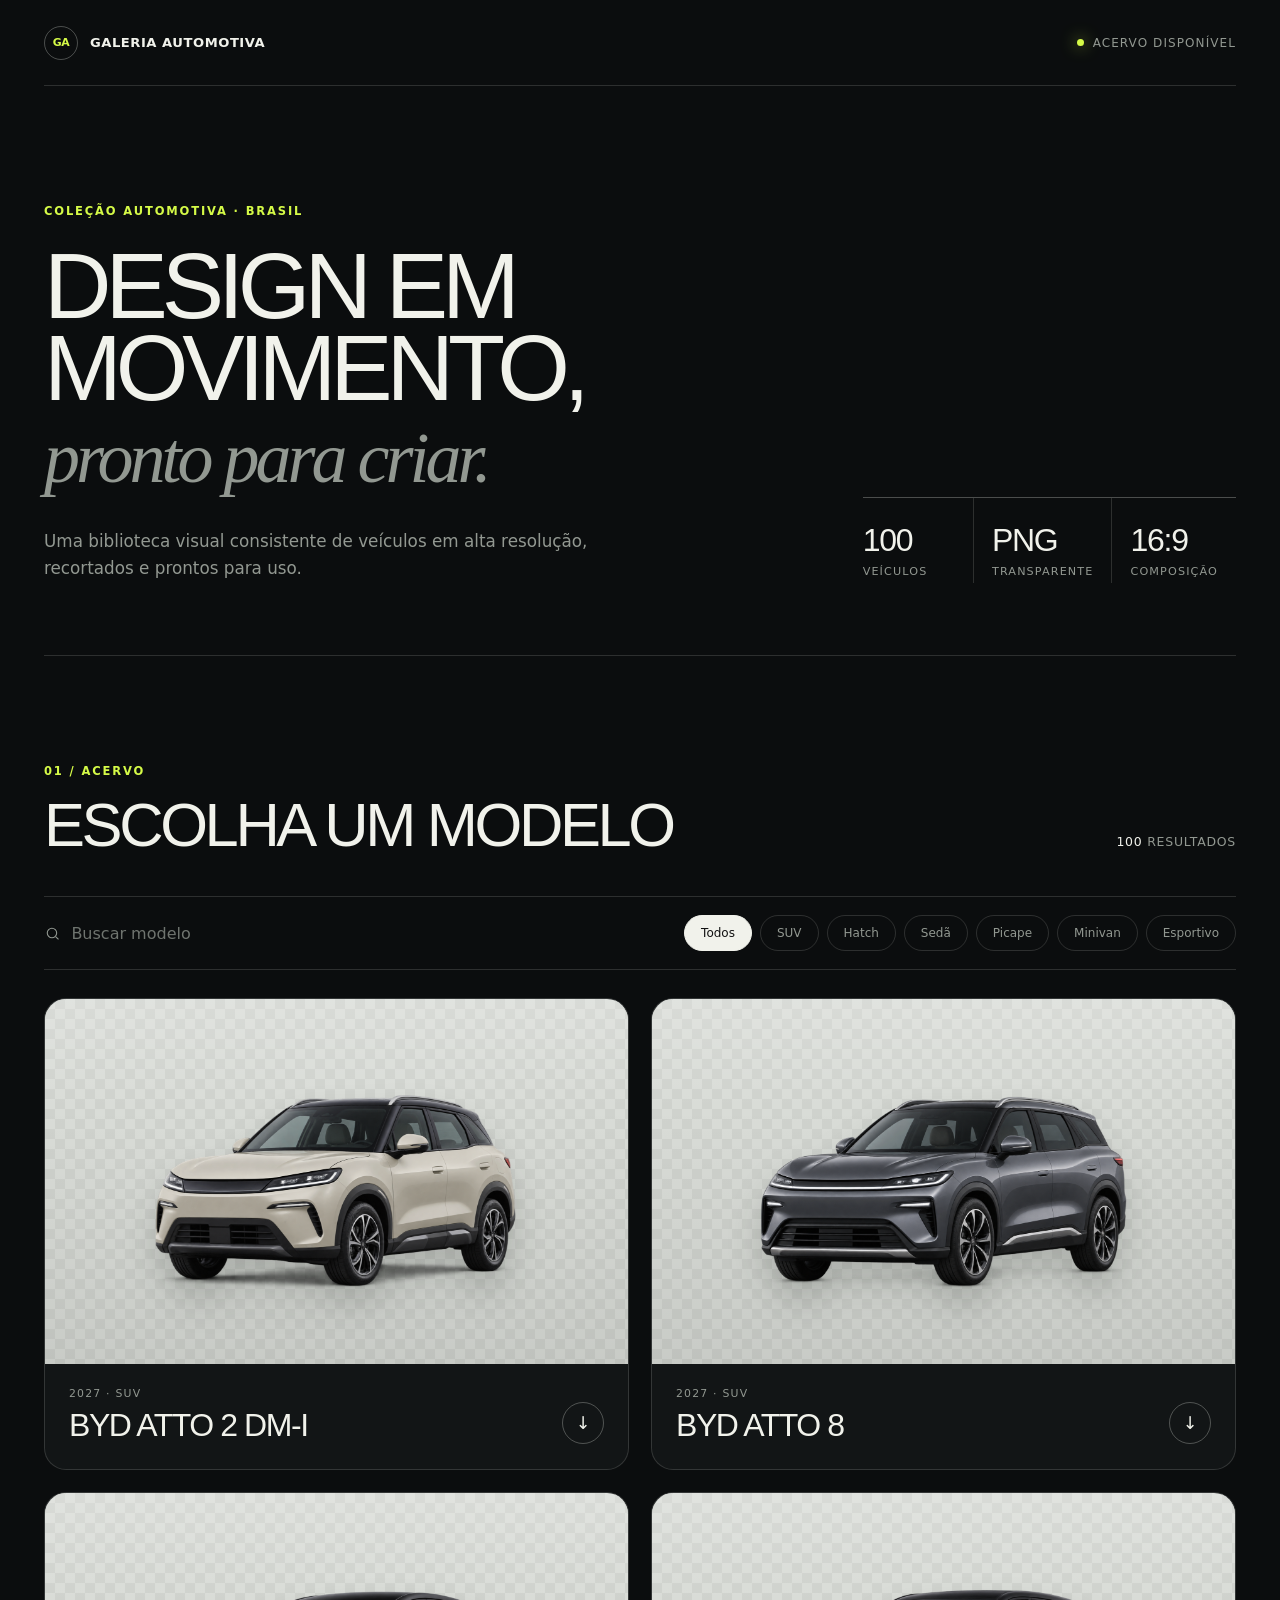
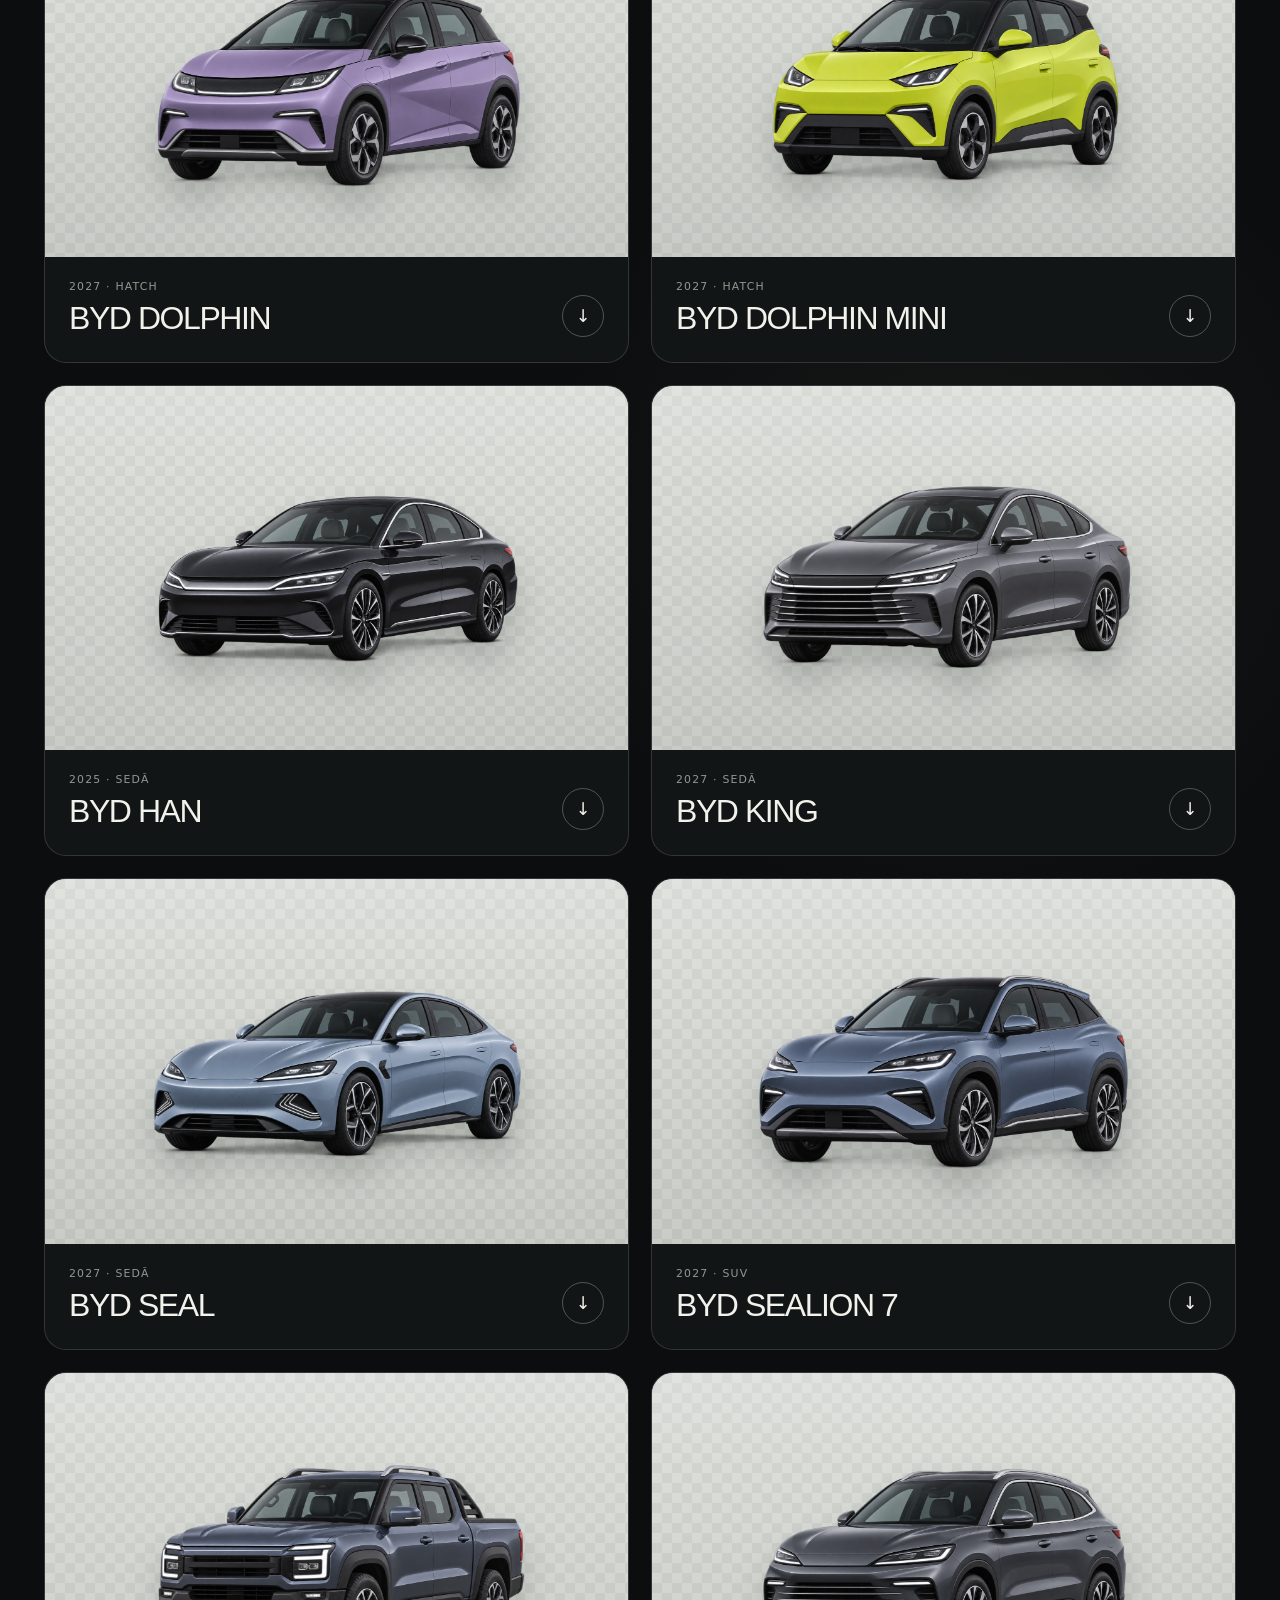
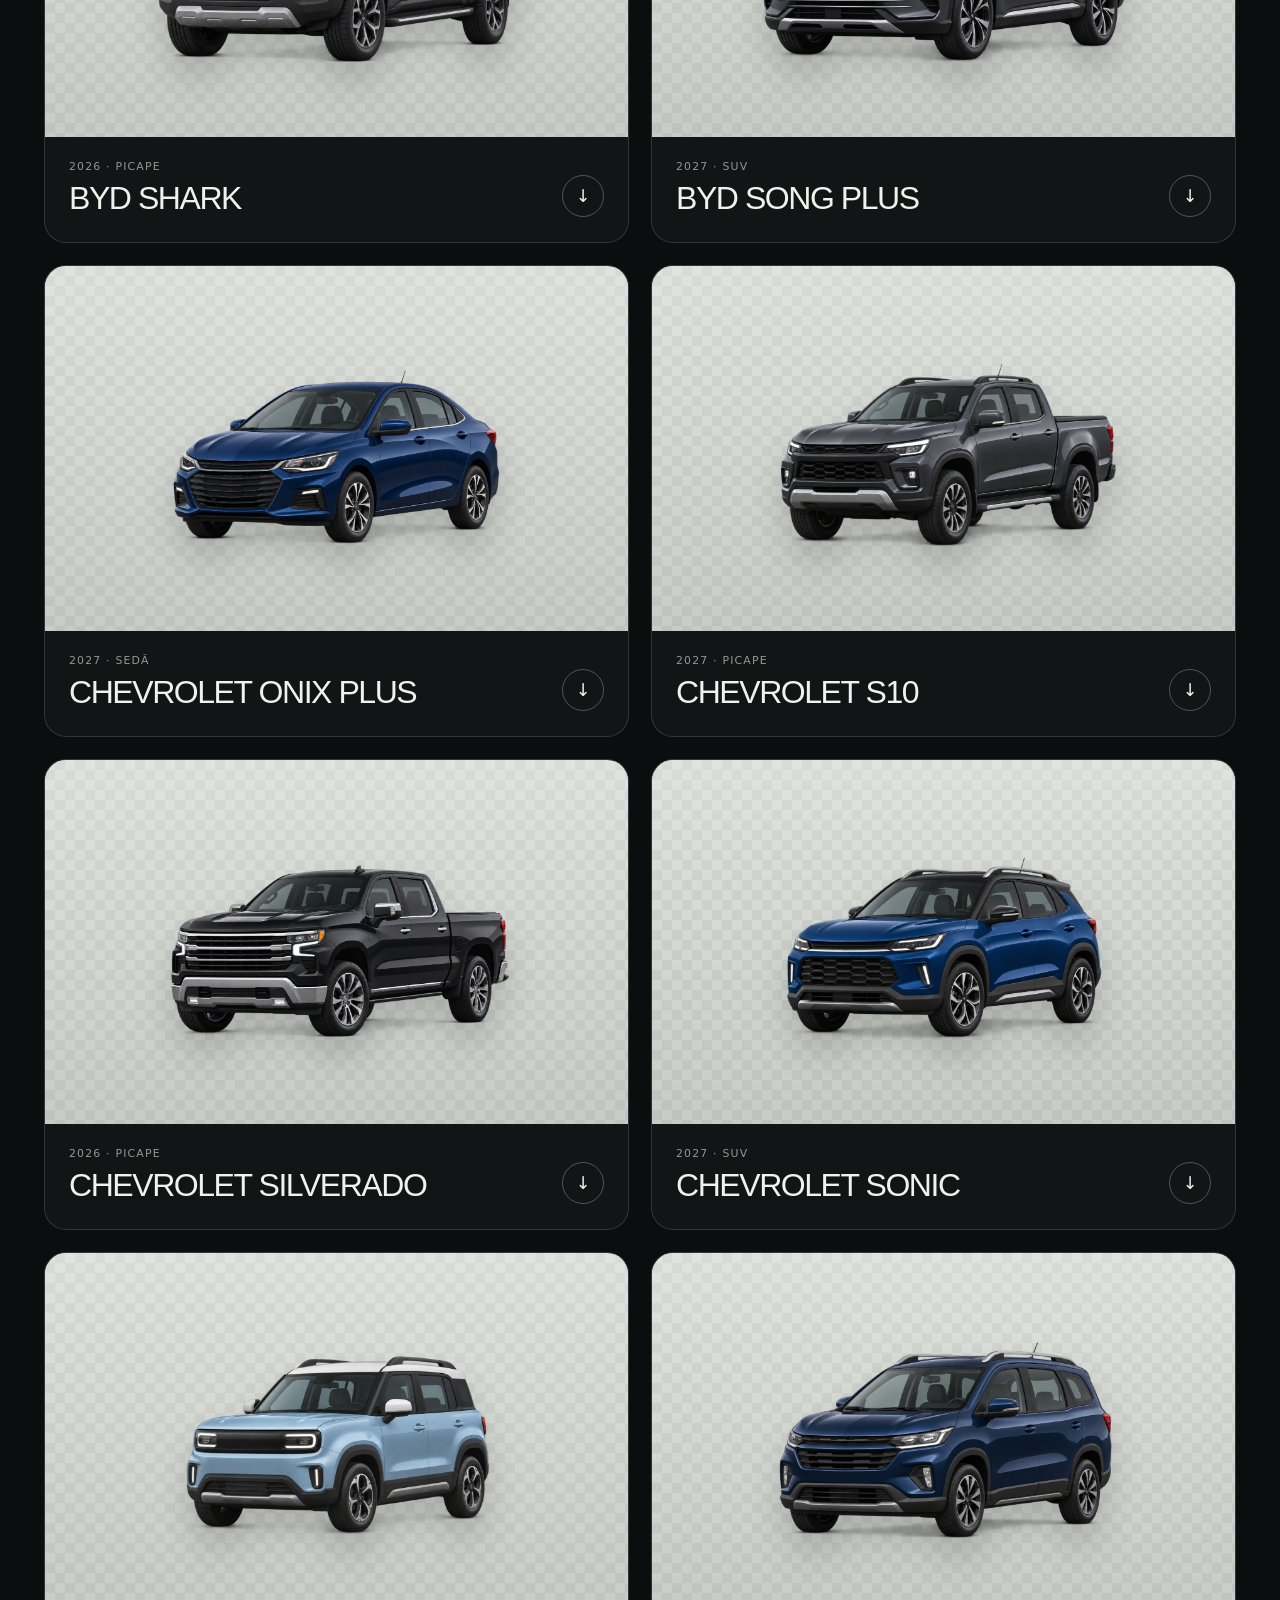
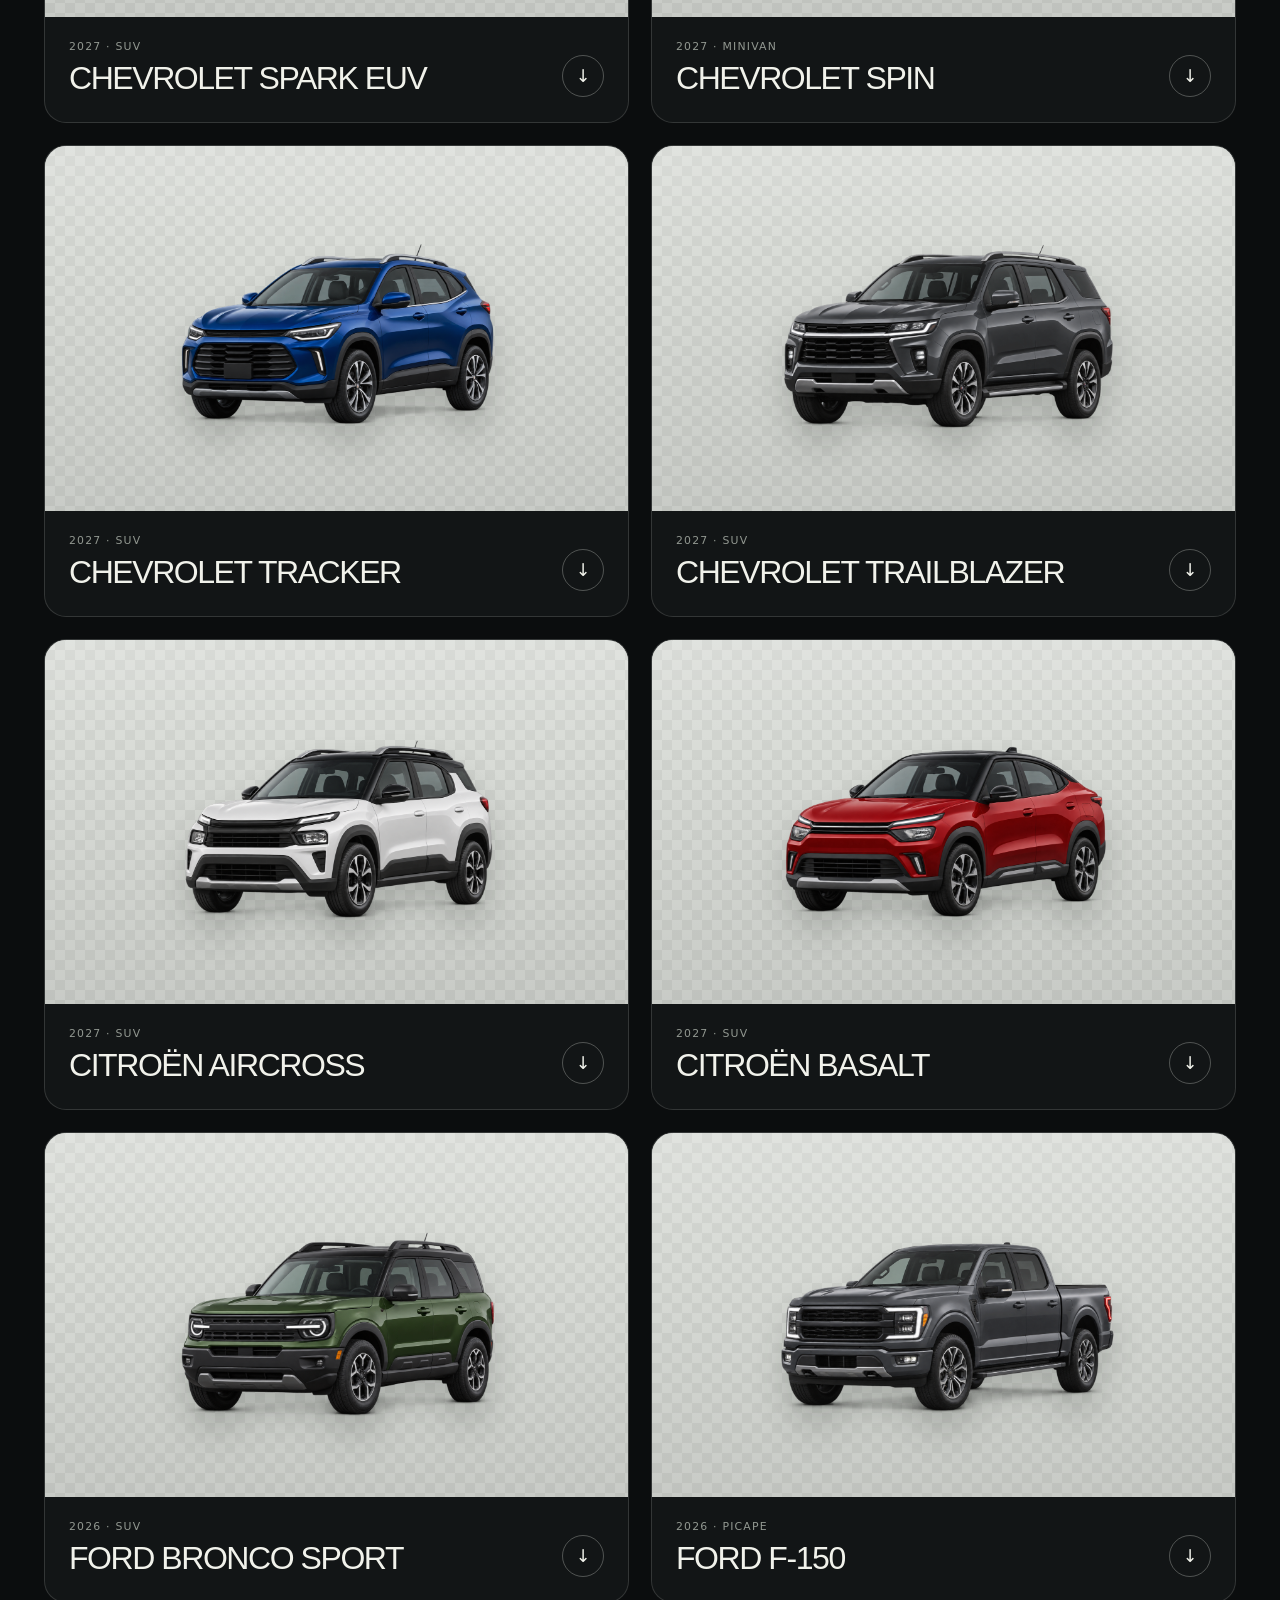
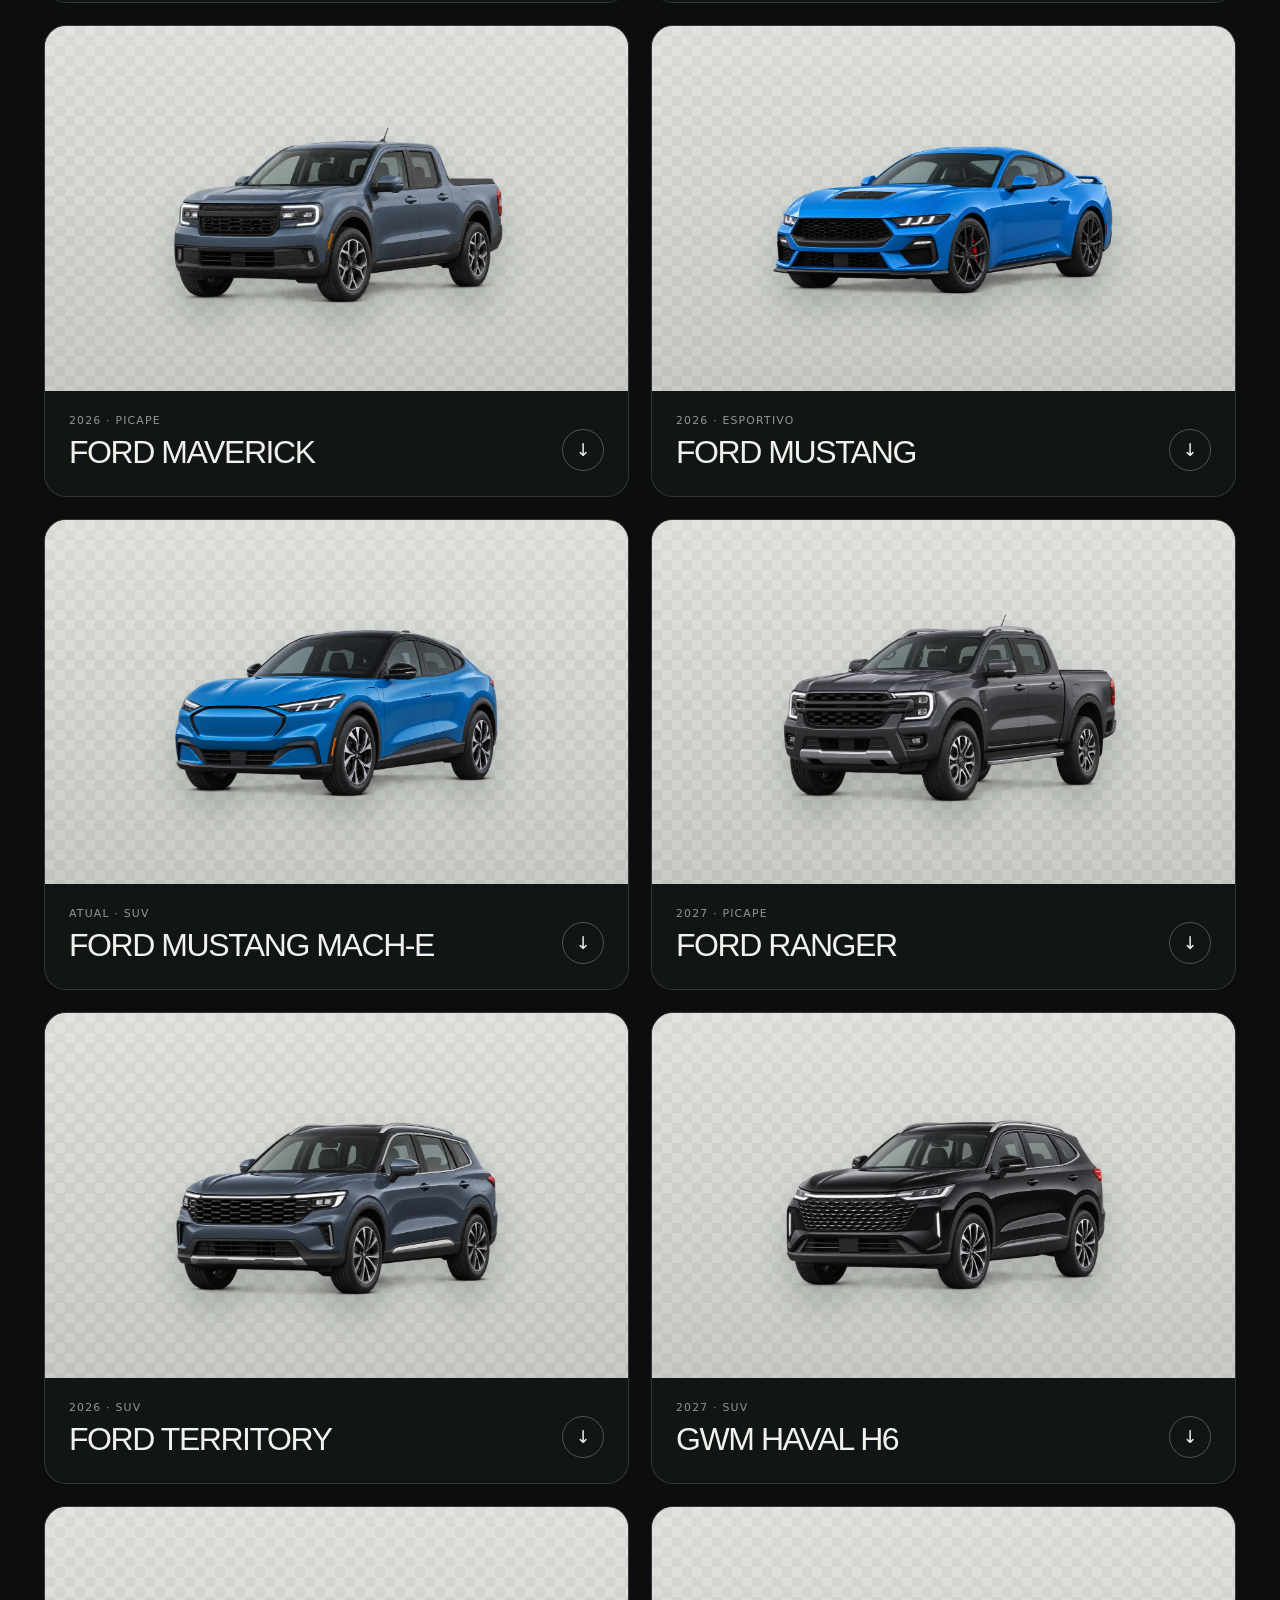
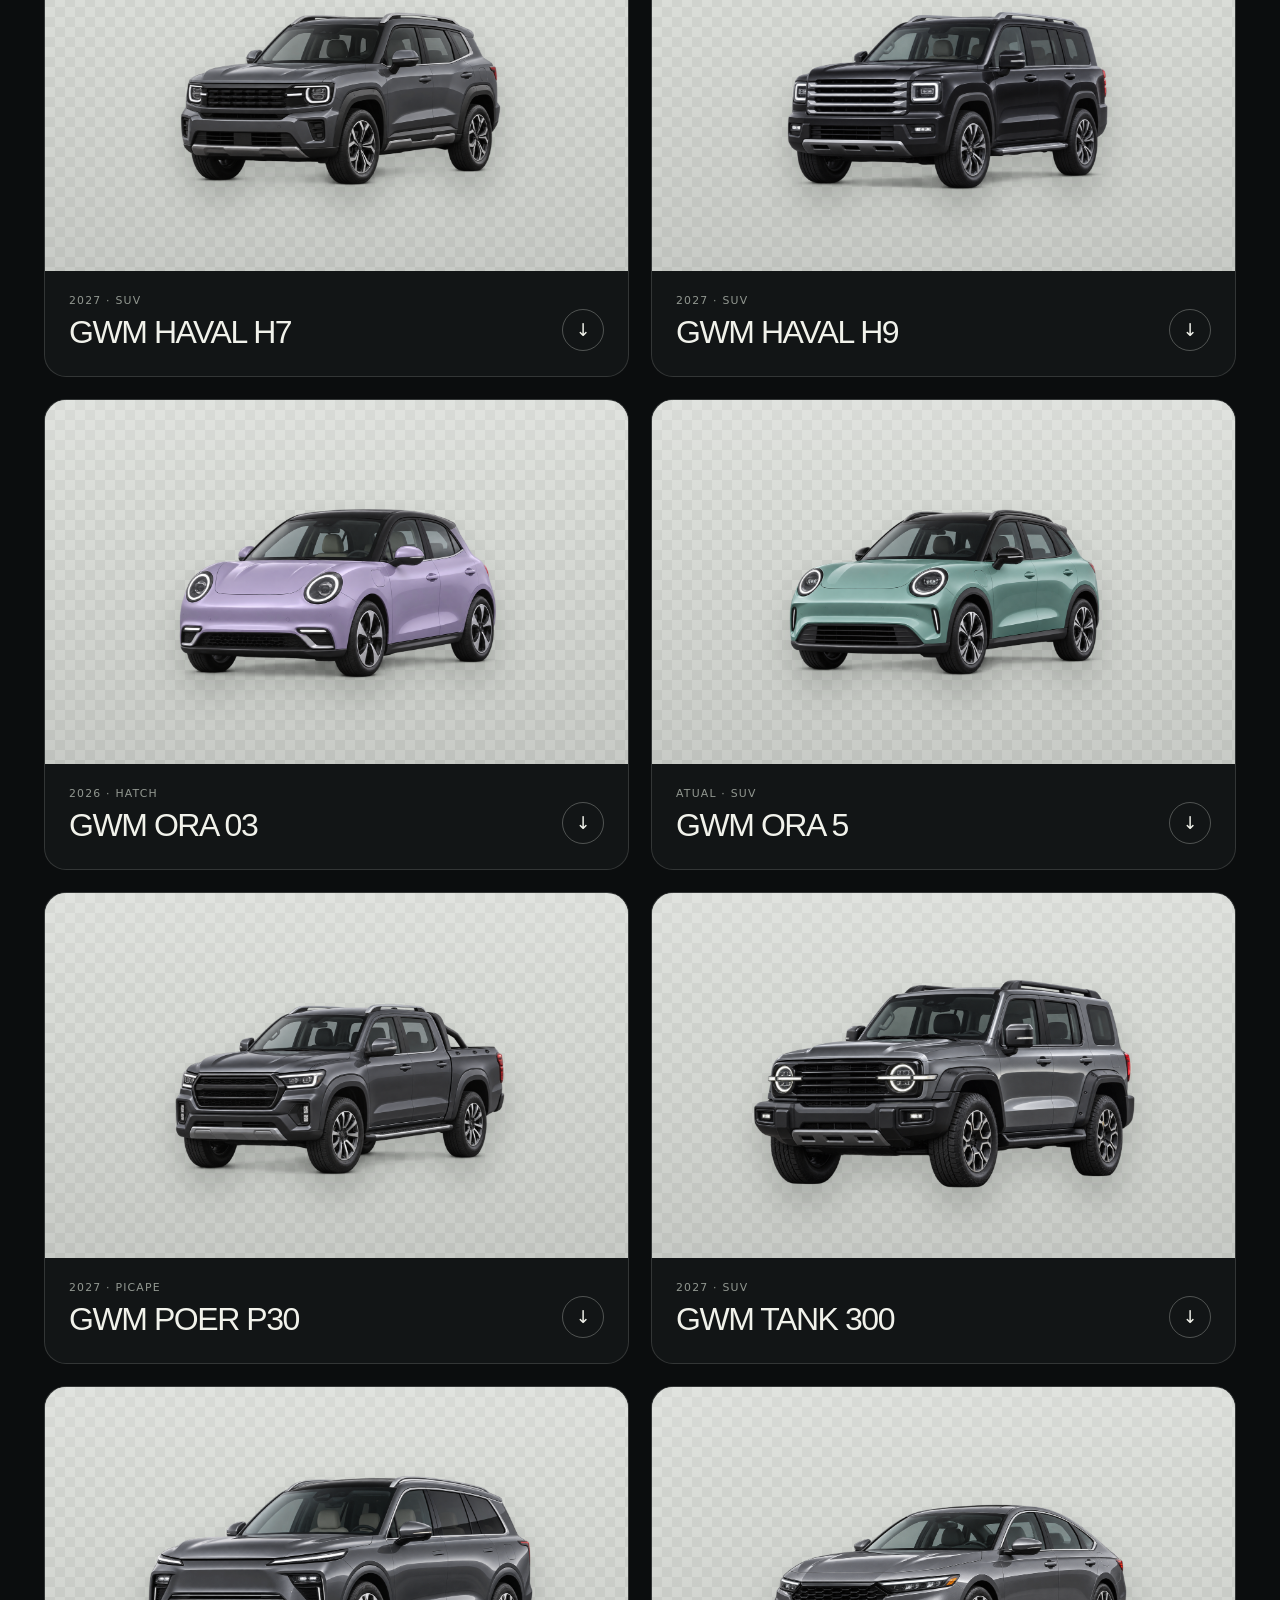
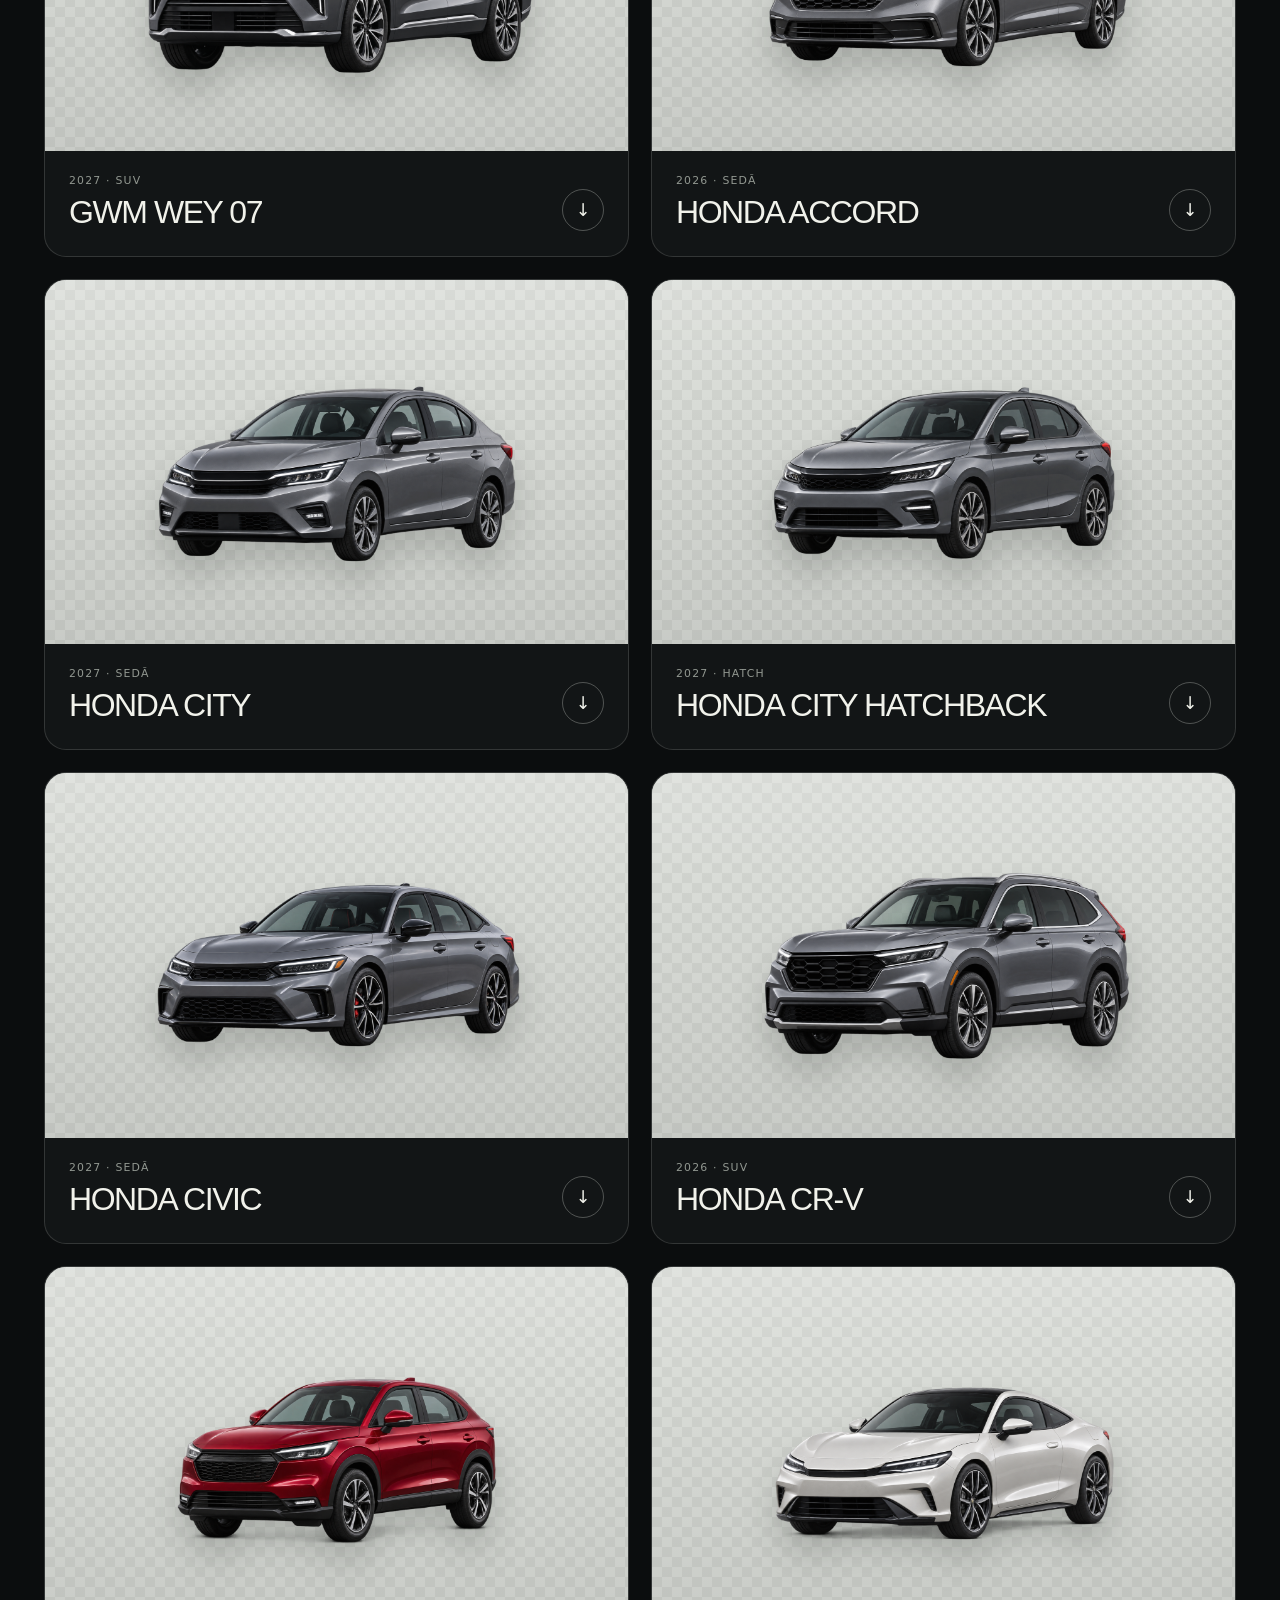
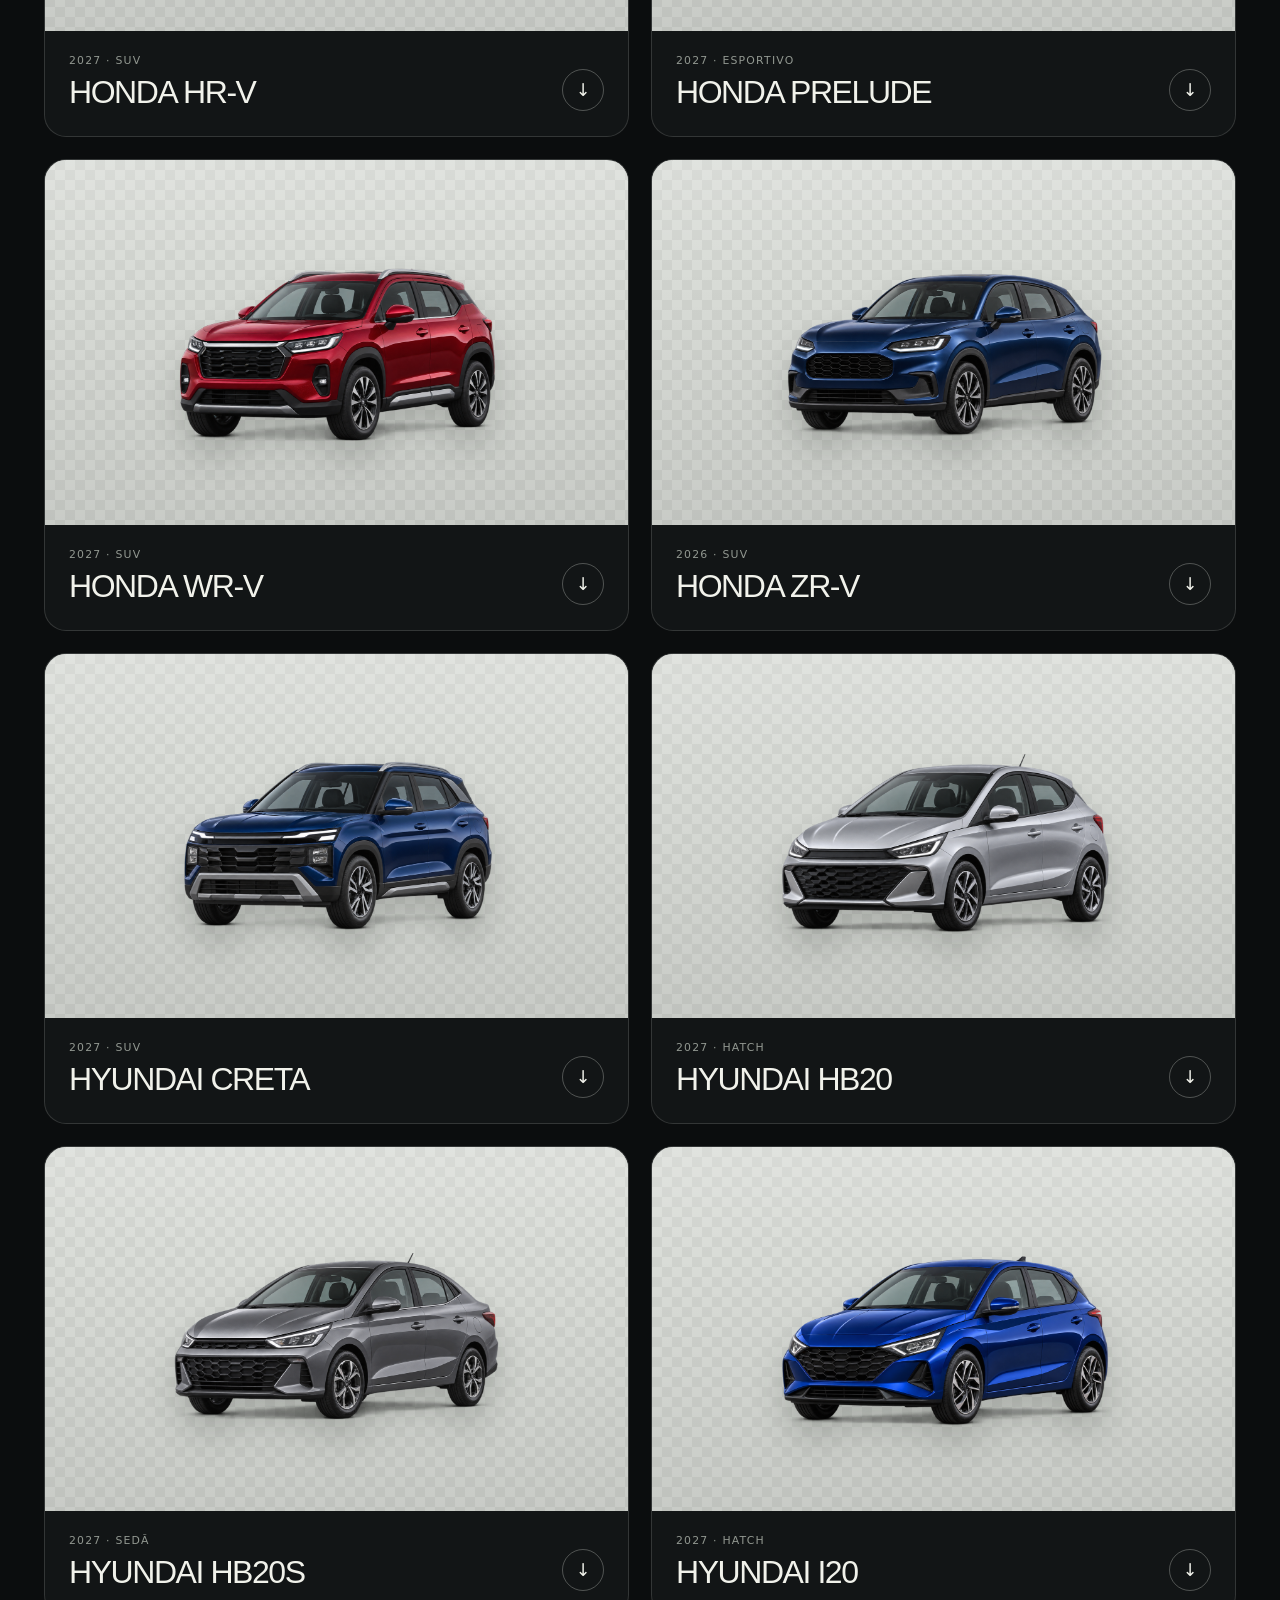
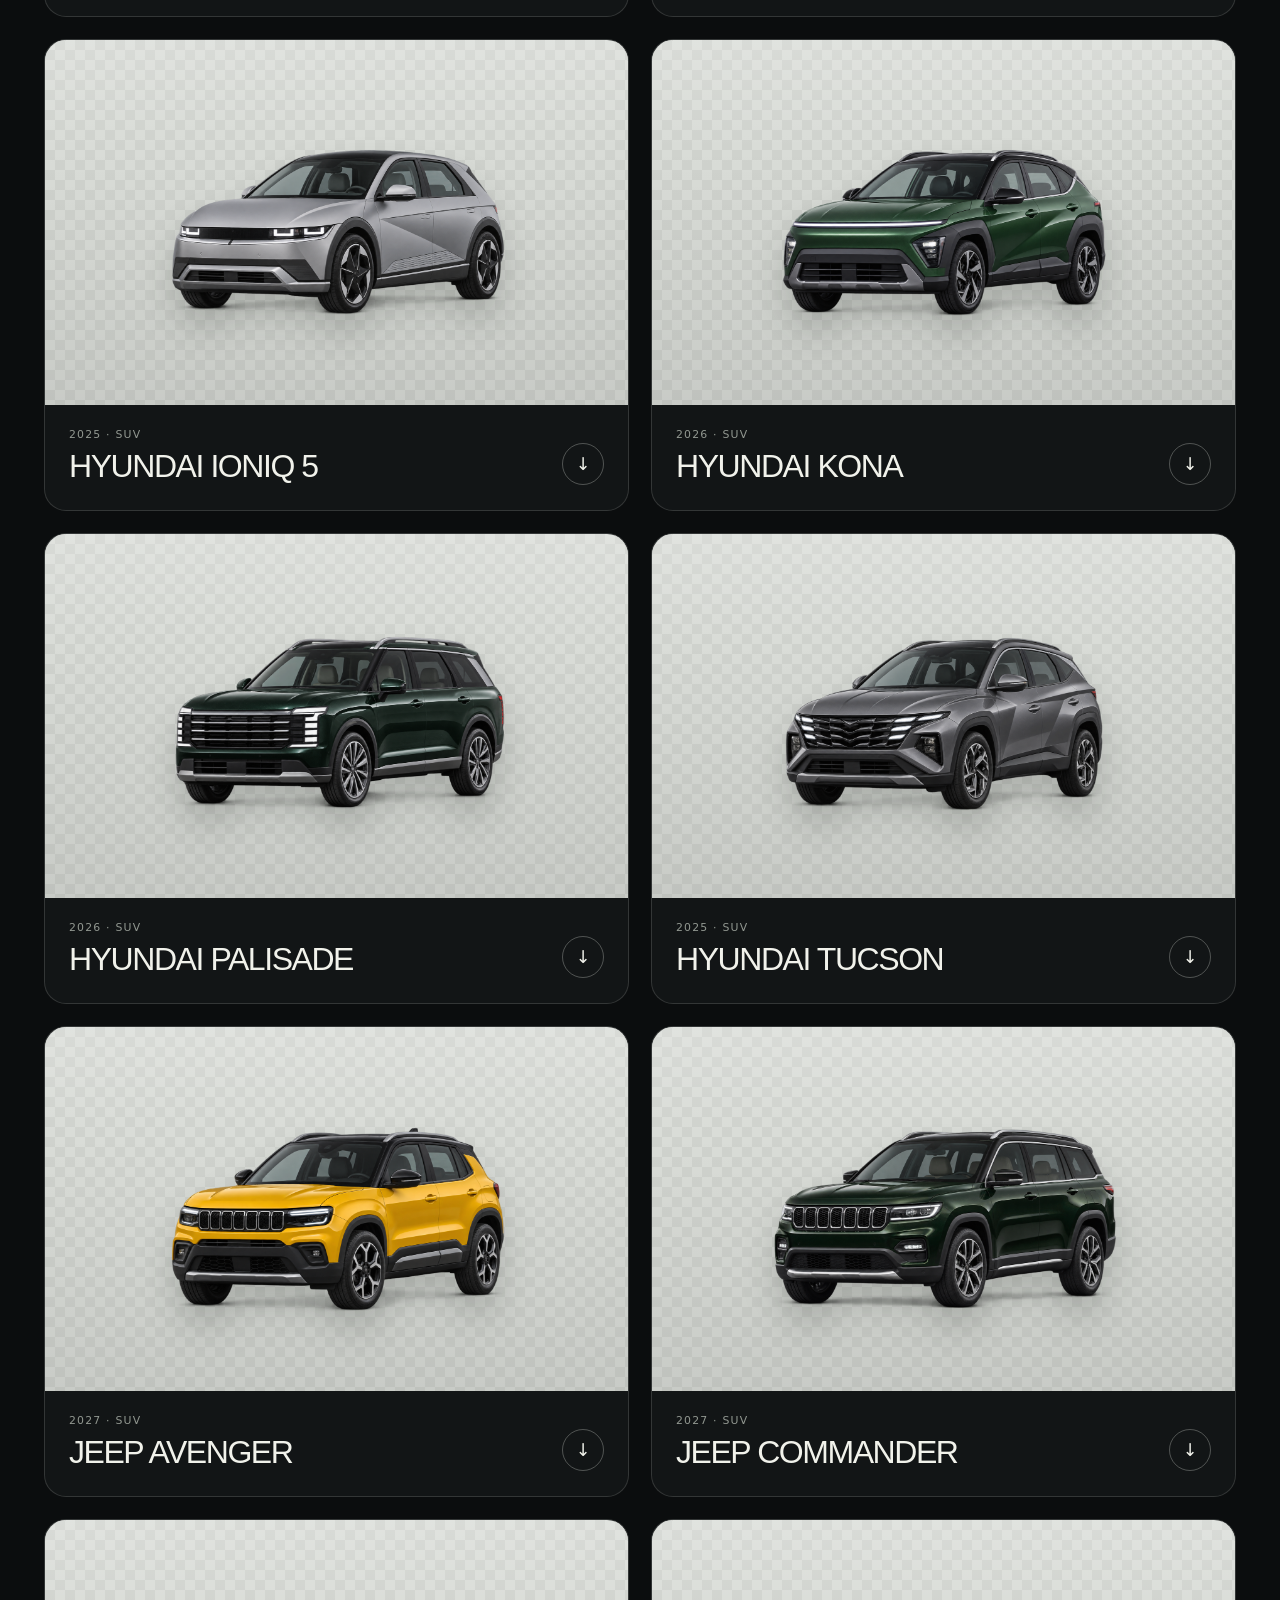
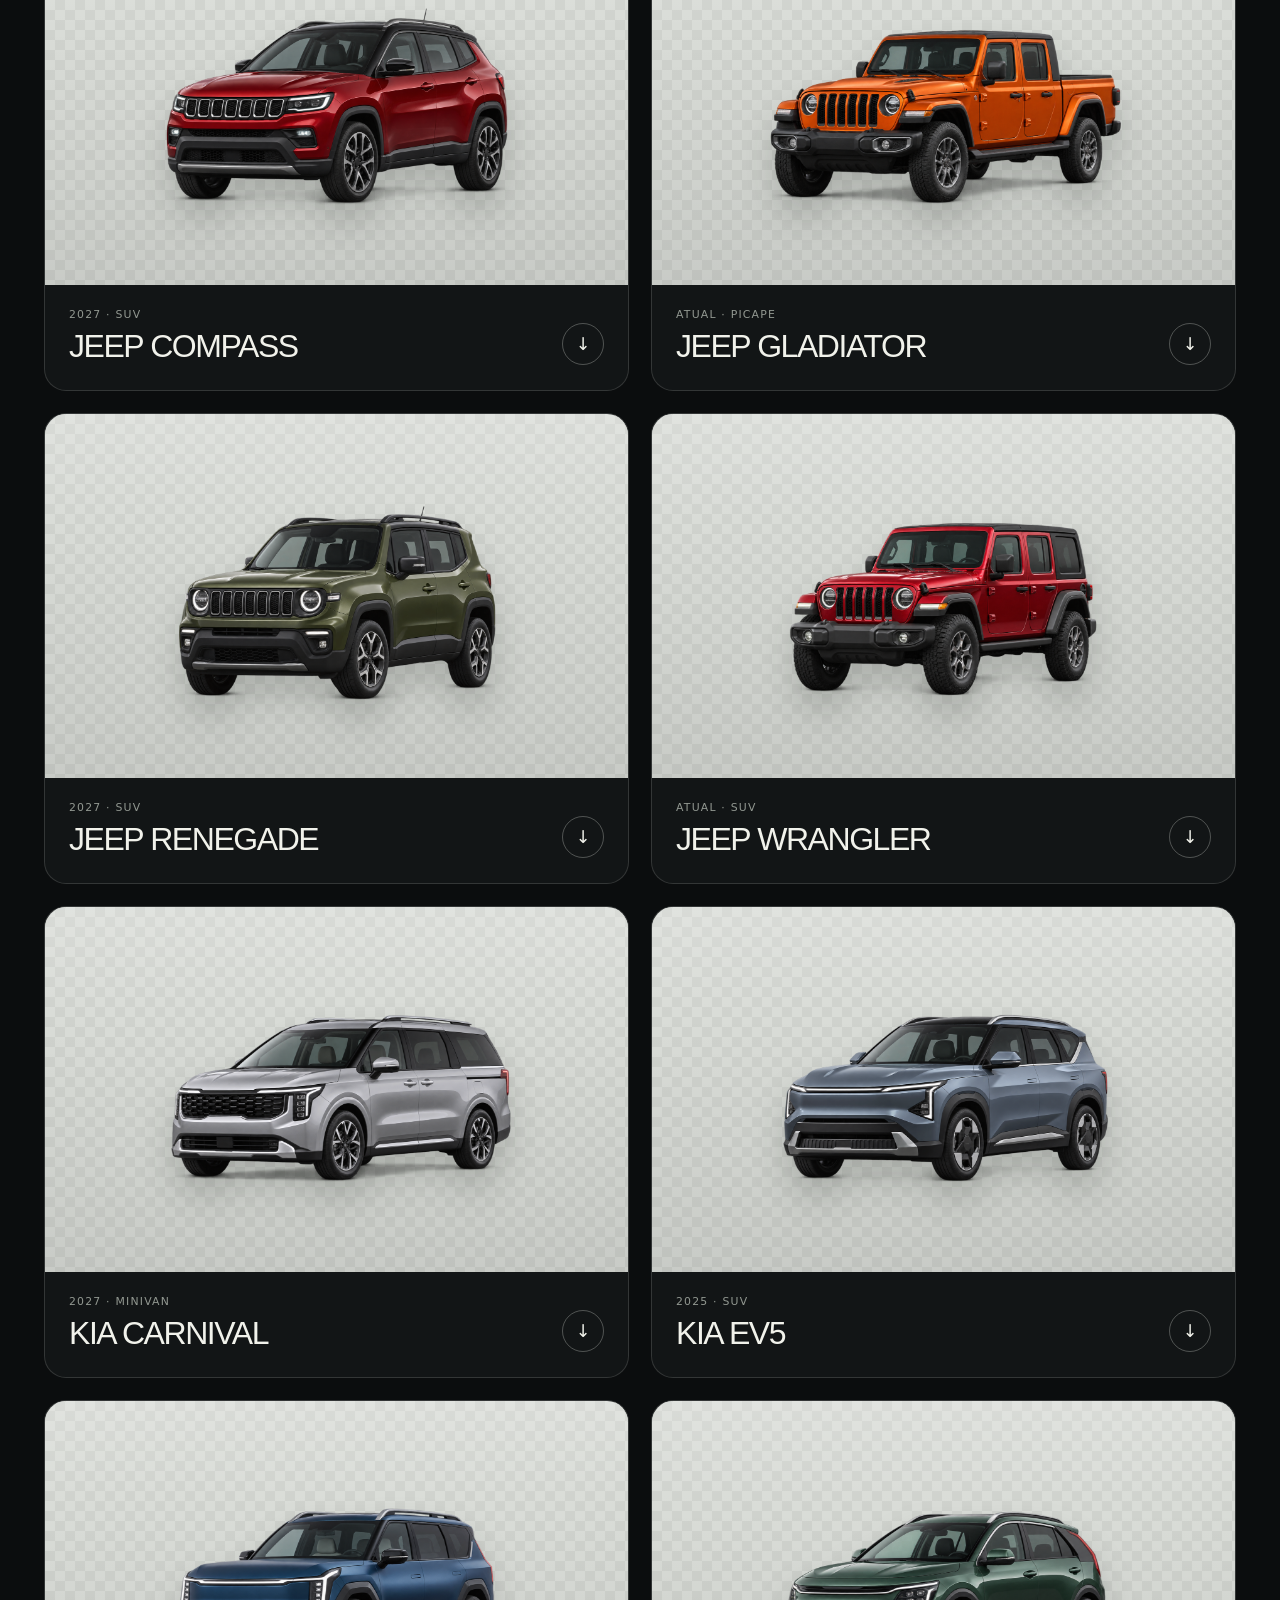
==== commit 5db8fd20: "Add Toyota and Volkswagen image collection" ====
--- a/index.html
+++ b/index.html
@@ -38,7 +38,7 @@
 
           <dl class="hero-stats" aria-label="Resumo do acervo">
             <div>
-              <dt id="collection-count">90</dt>
+              <dt id="collection-count">100</dt>
               <dd>veículos</dd>
             </div>
             <div>
@@ -58,7 +58,7 @@
               <p class="section-index">01 / Acervo</p>
               <h2 id="collection-title">Escolha um modelo</h2>
             </div>
-            <p class="results-count" aria-live="polite"><span id="visible-count">90</span> resultados</p>
+            <p class="results-count" aria-live="polite"><span id="visible-count">100</span> resultados</p>
           </div>
 
           <div class="toolbar">
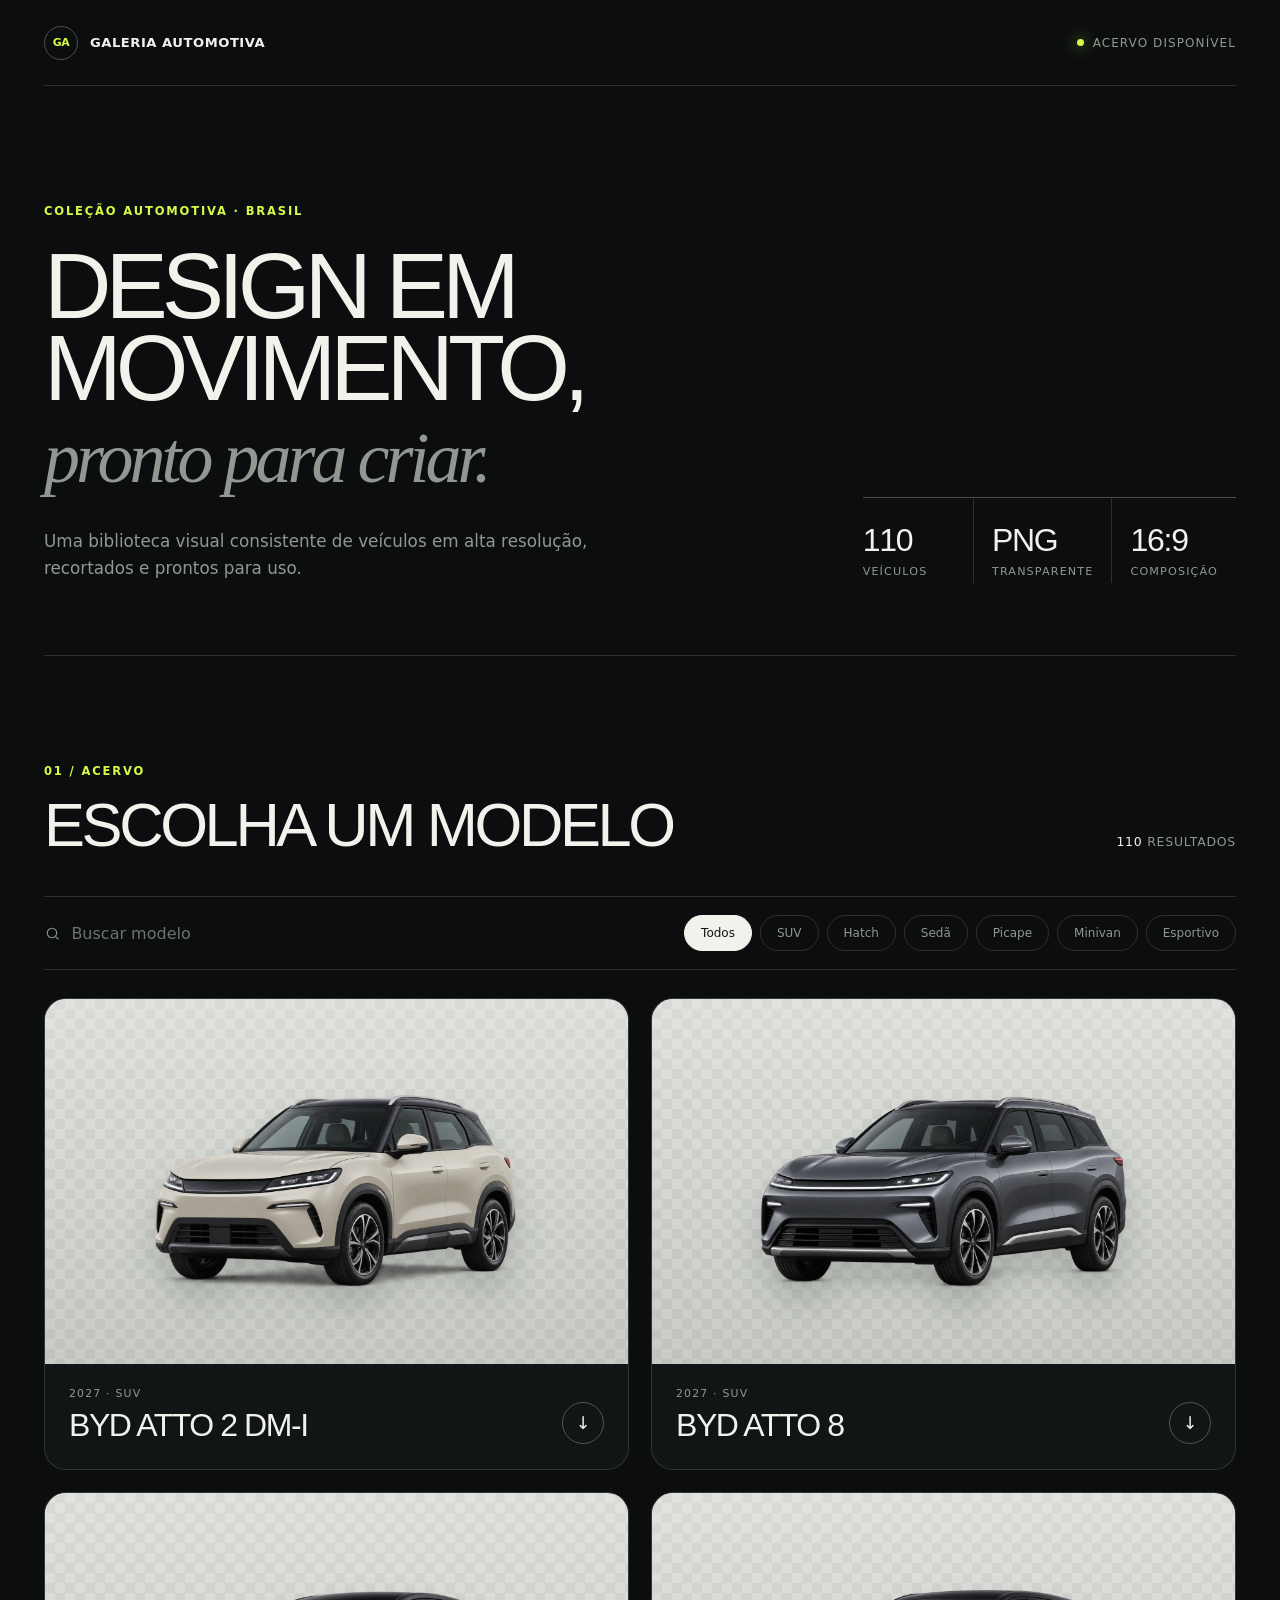
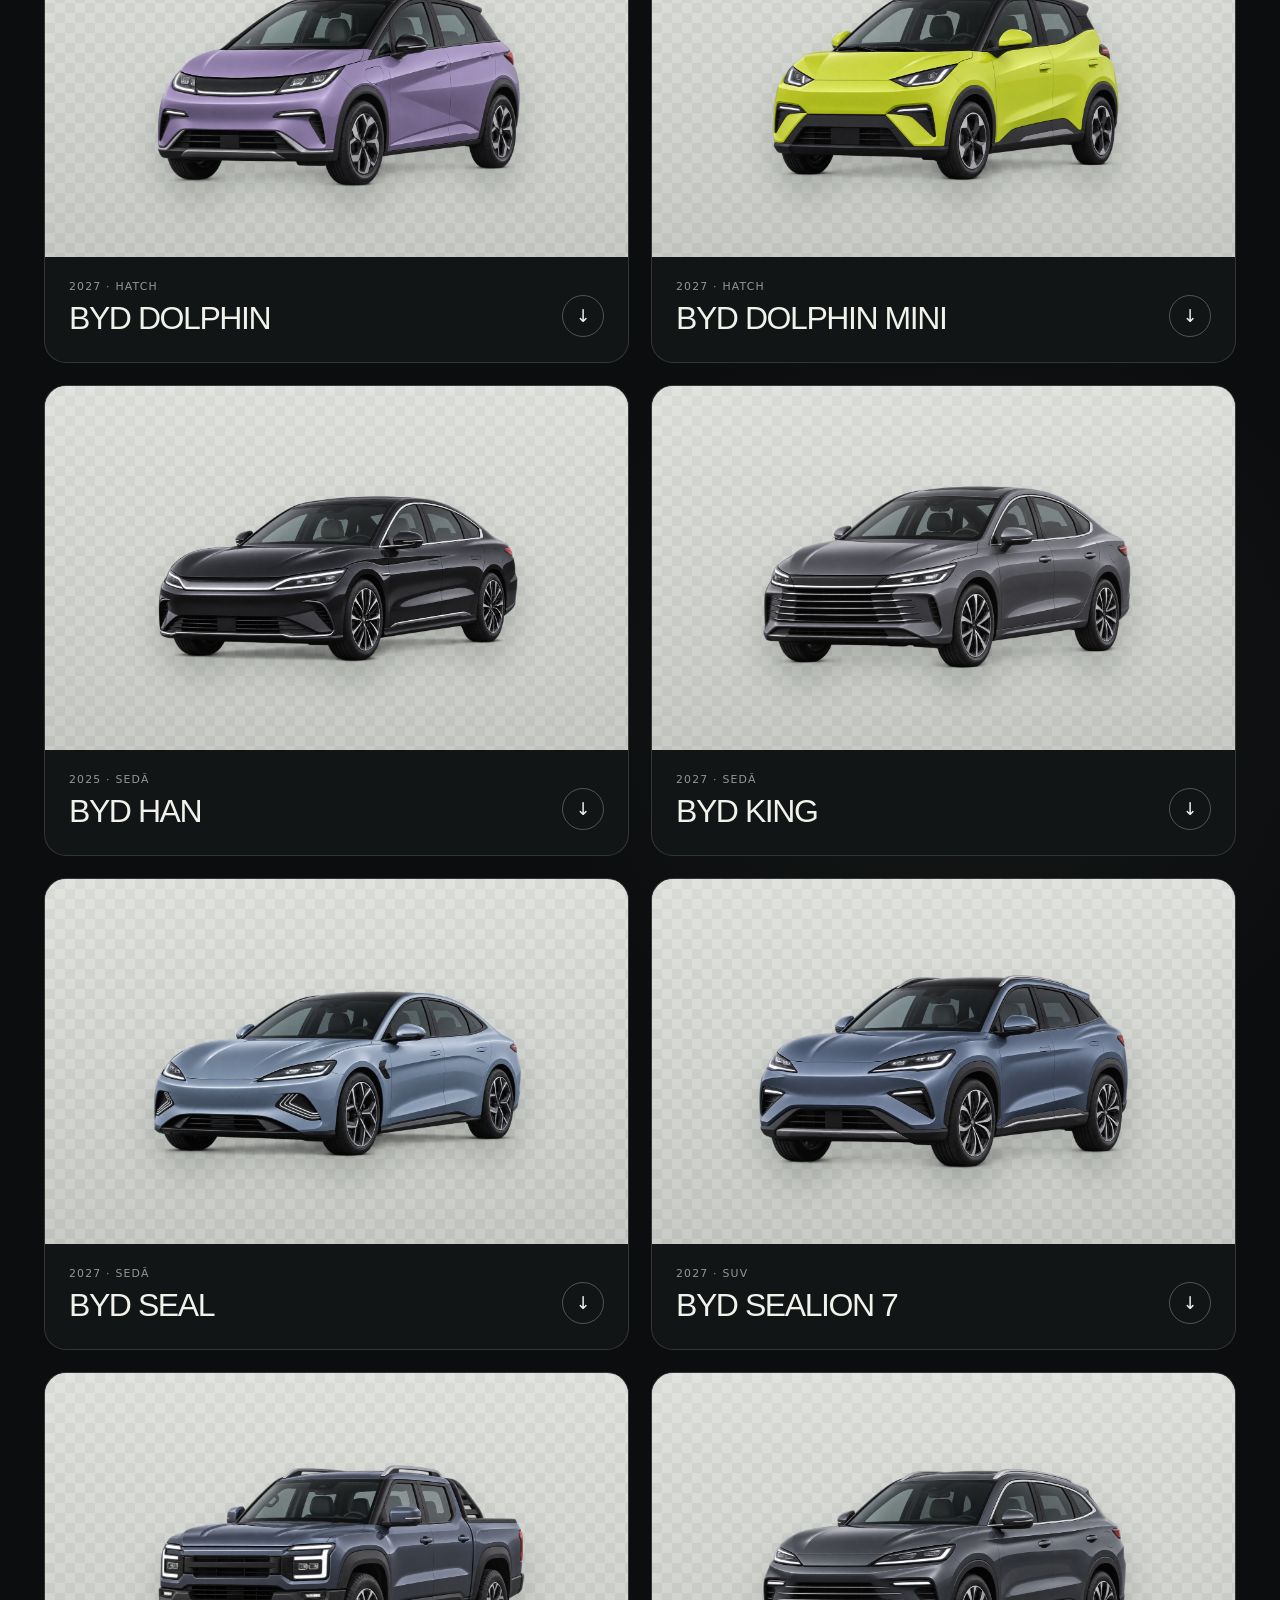
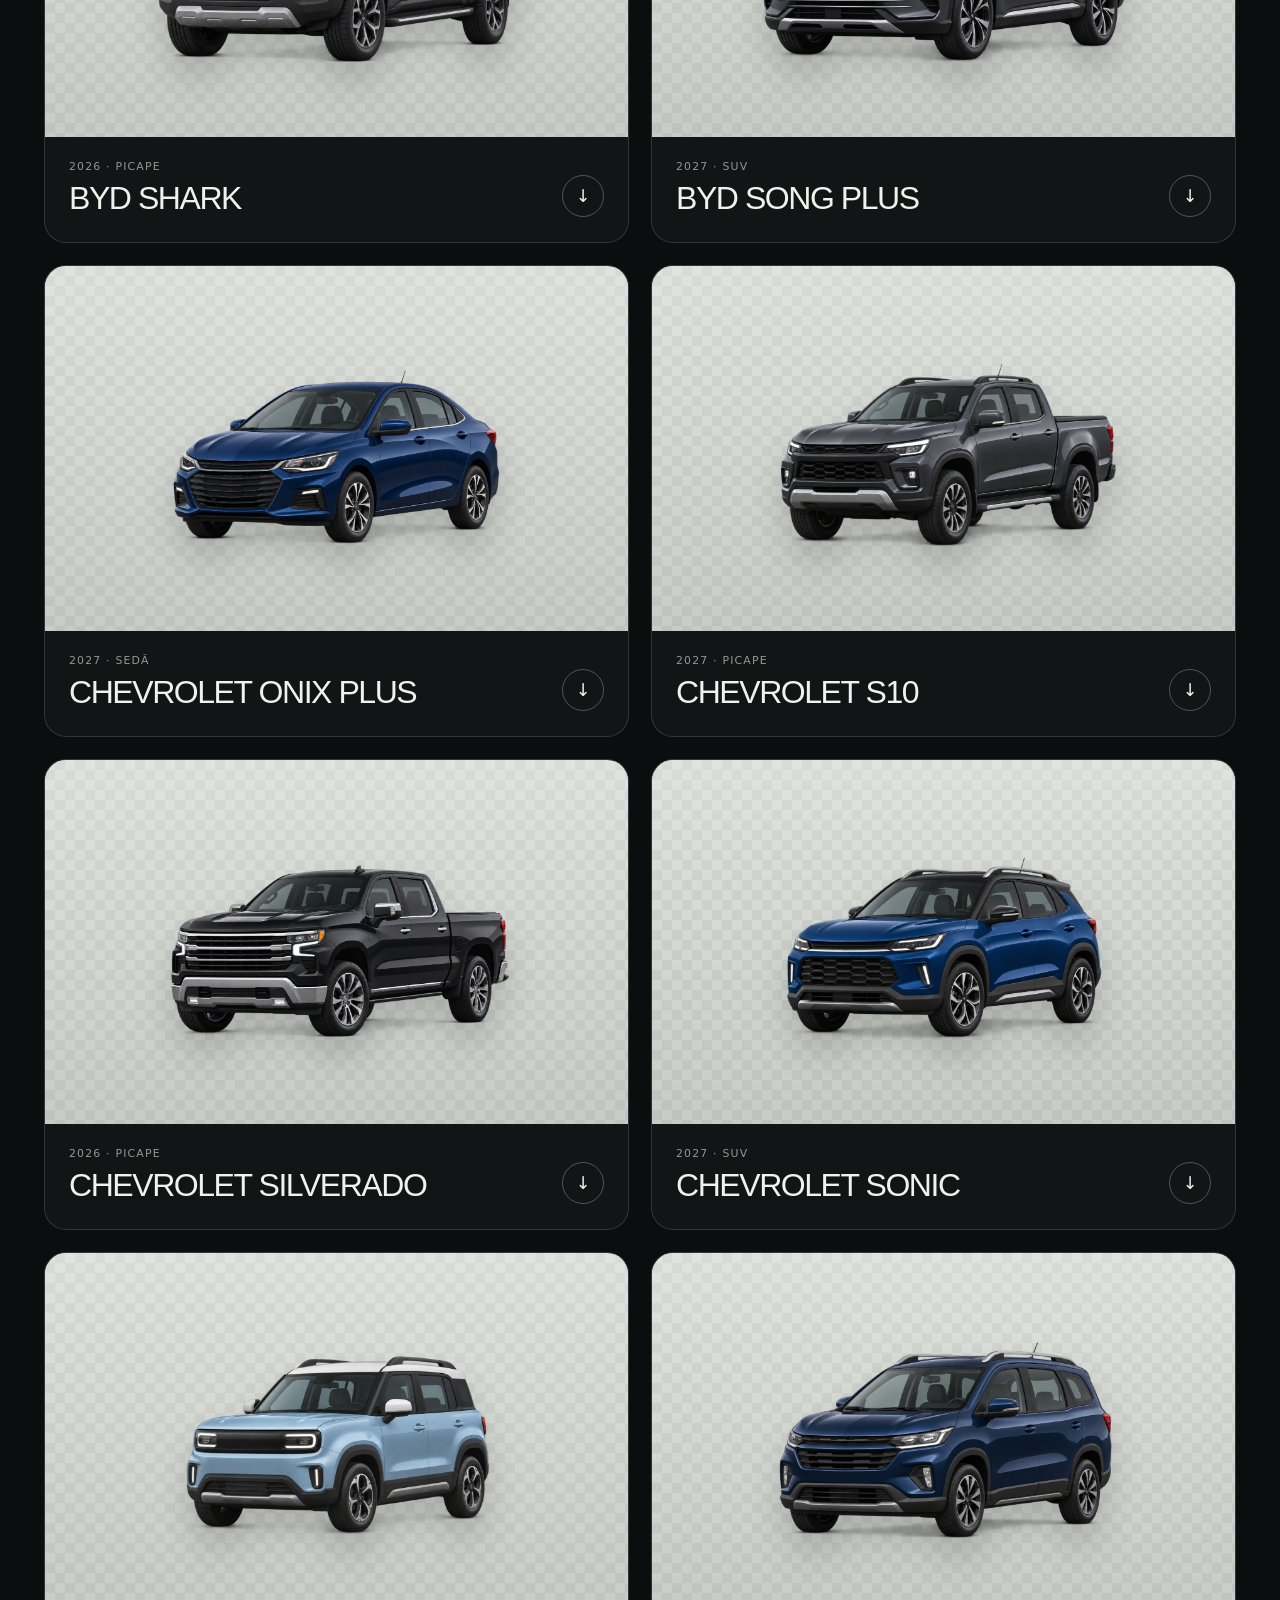
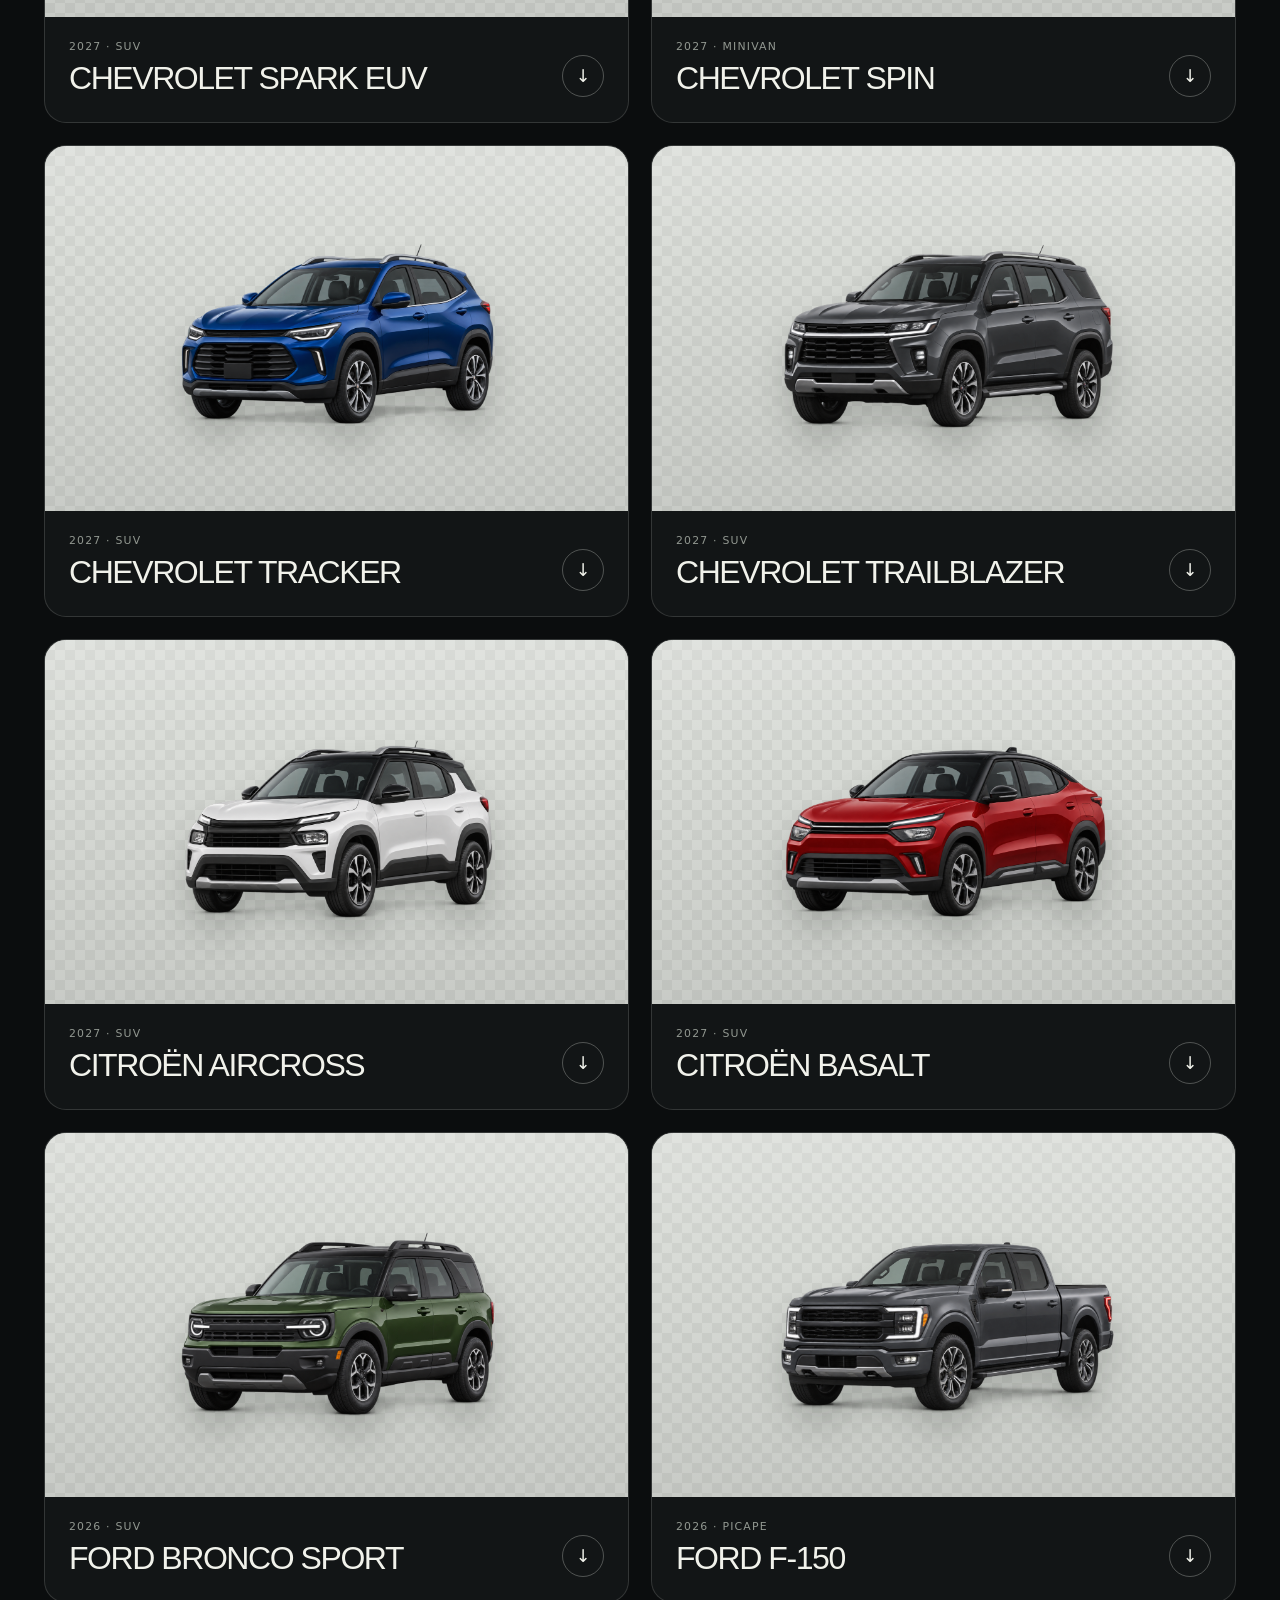
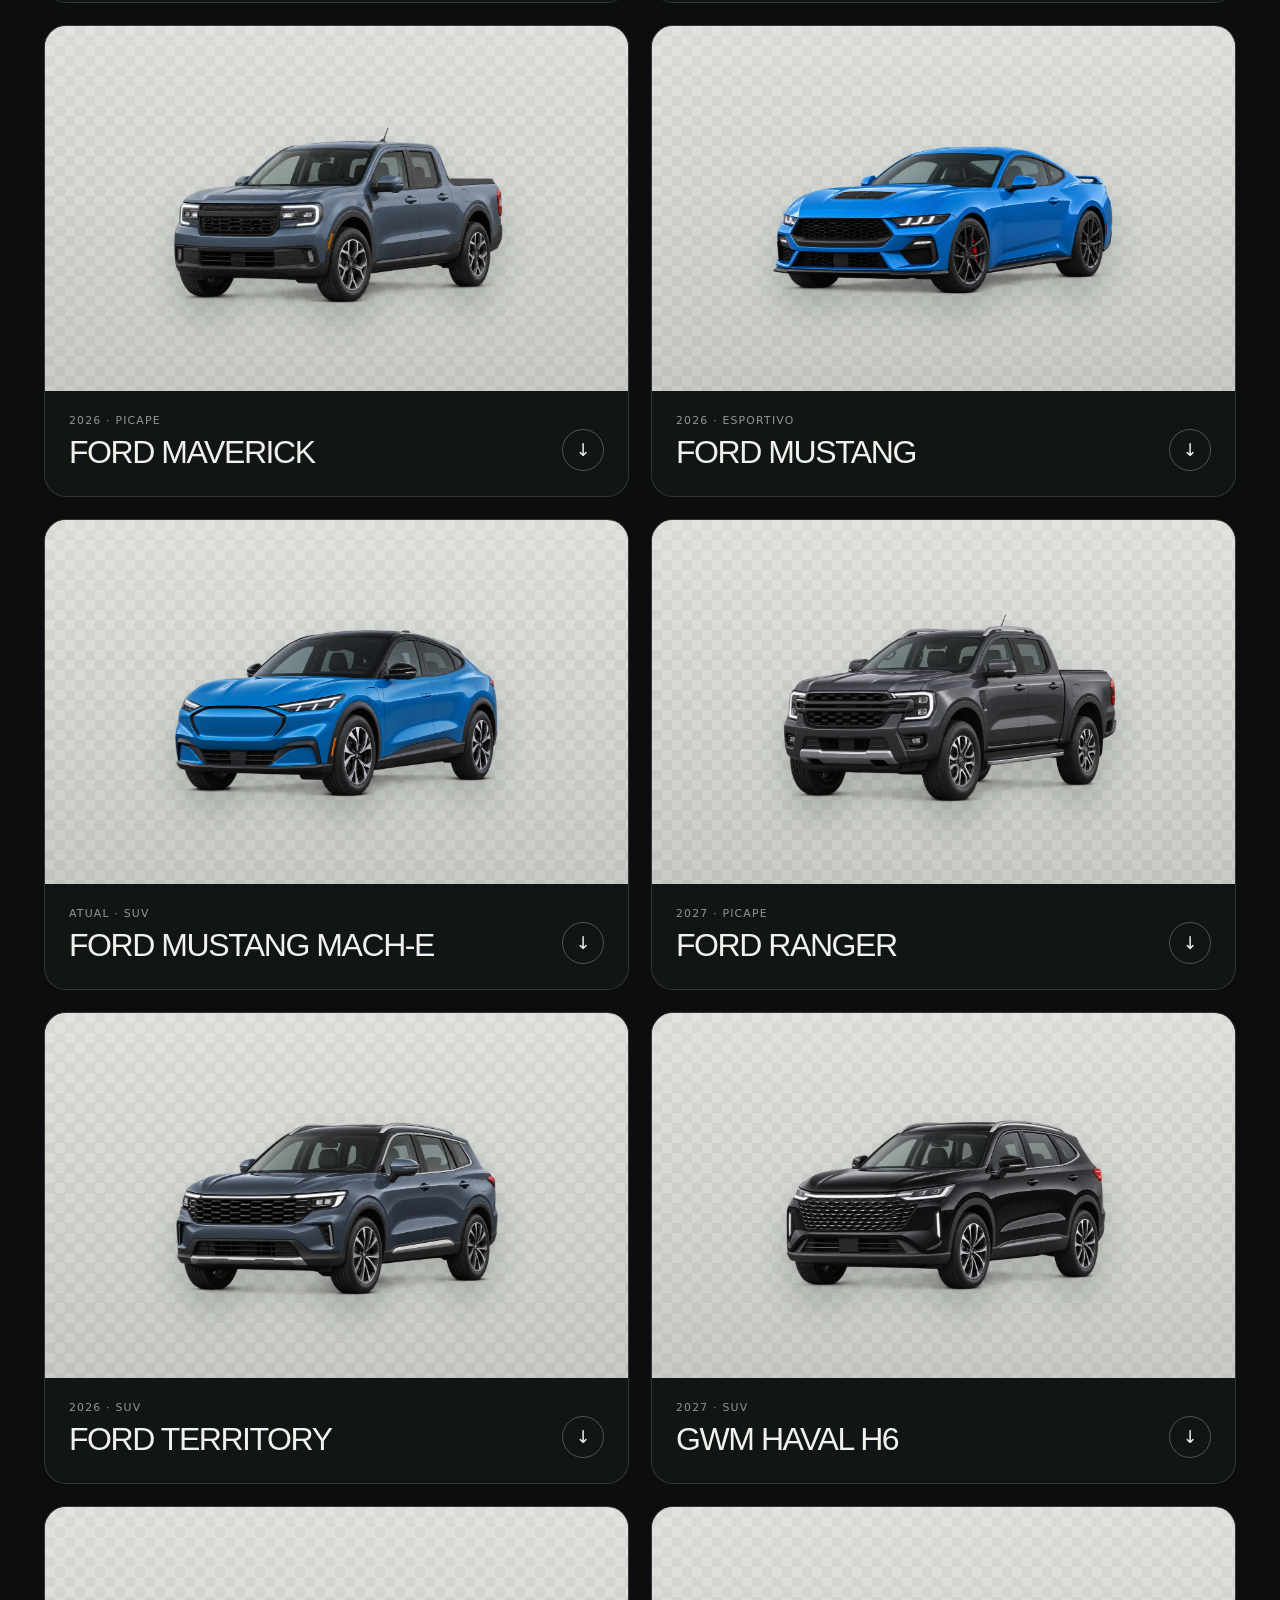
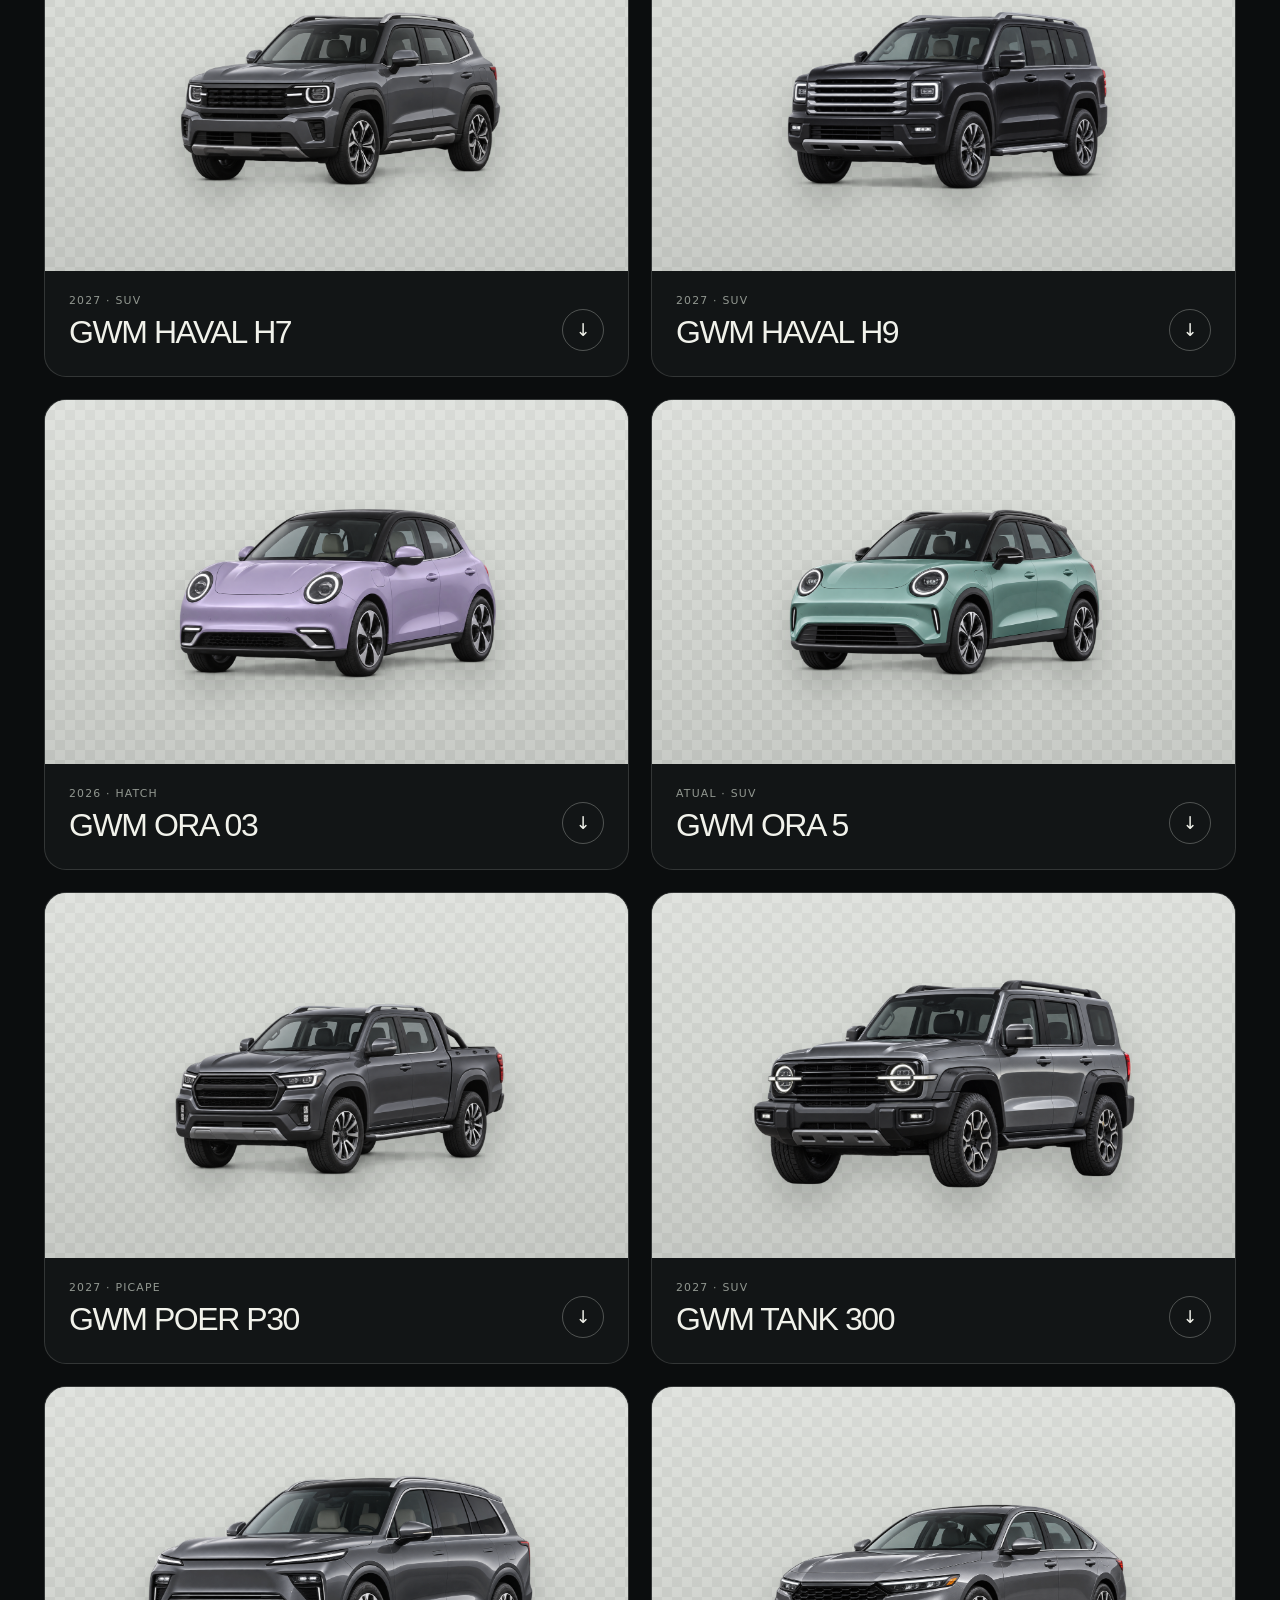
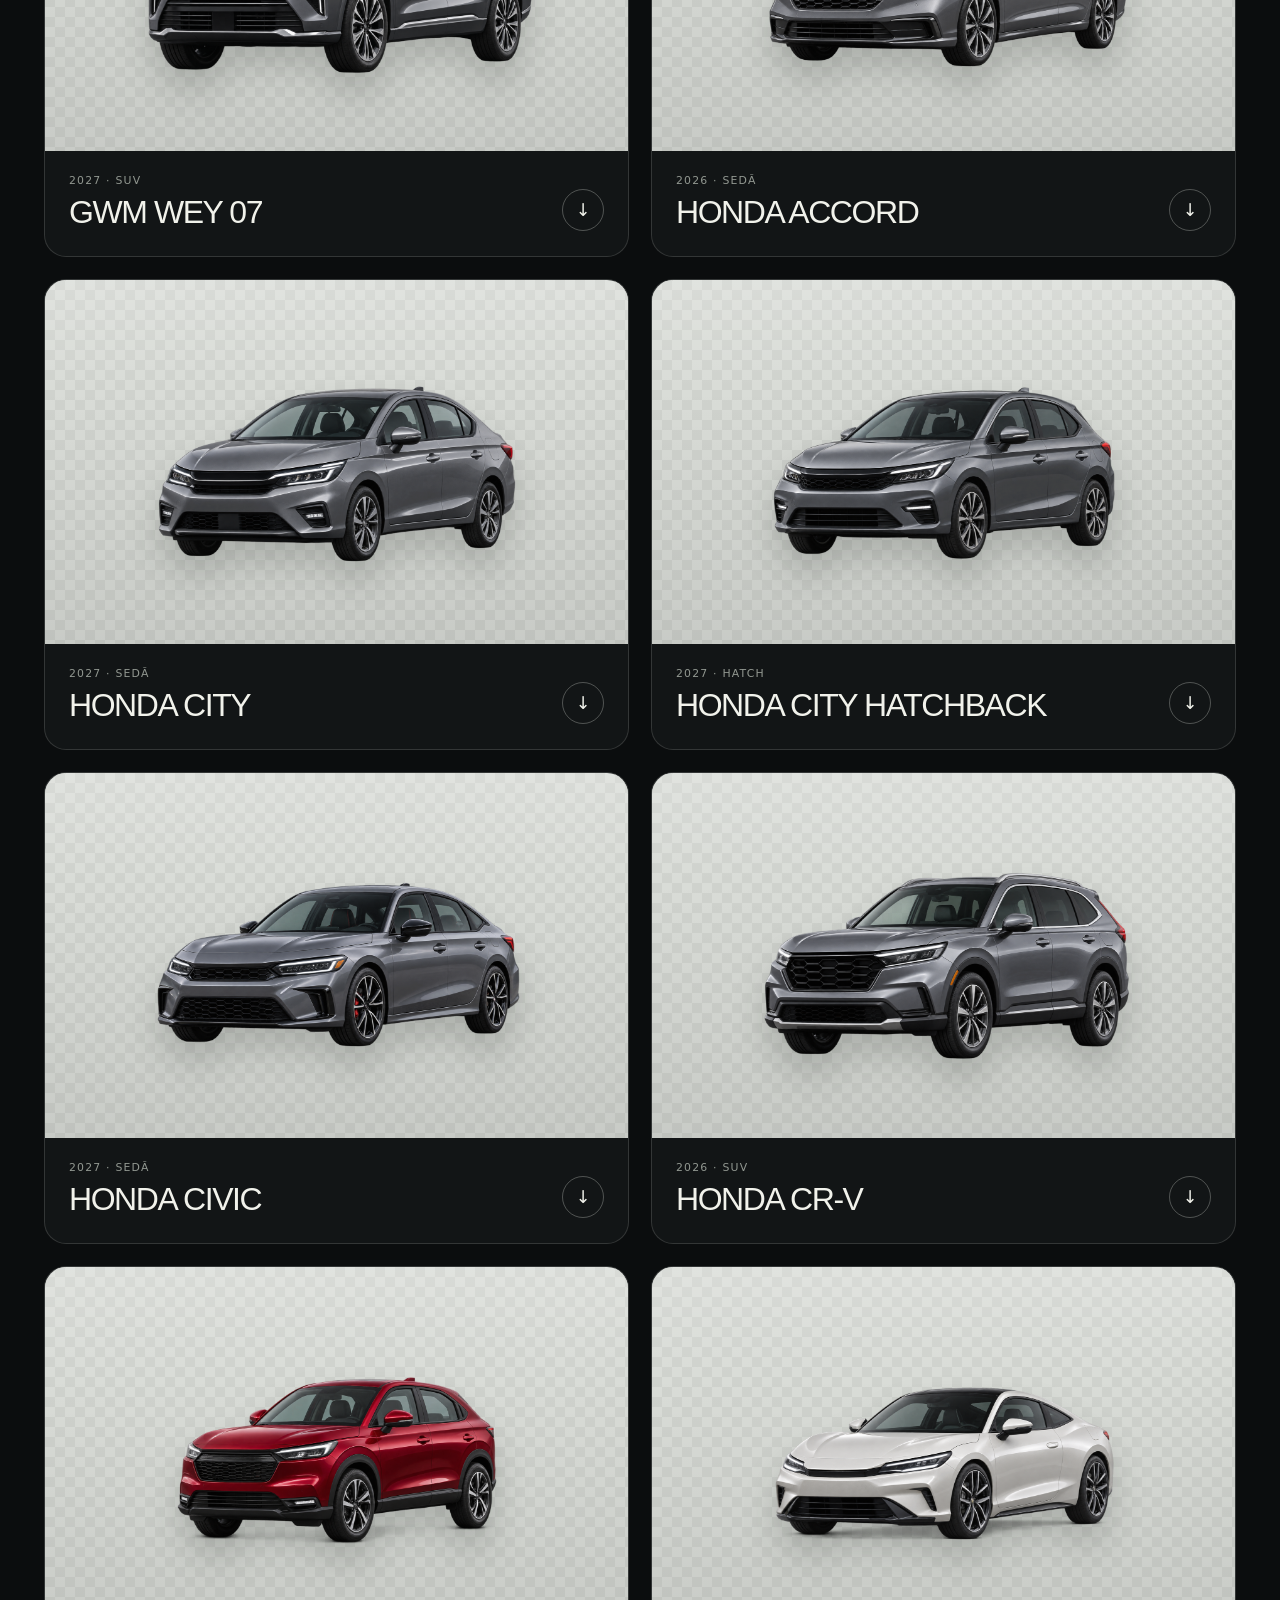
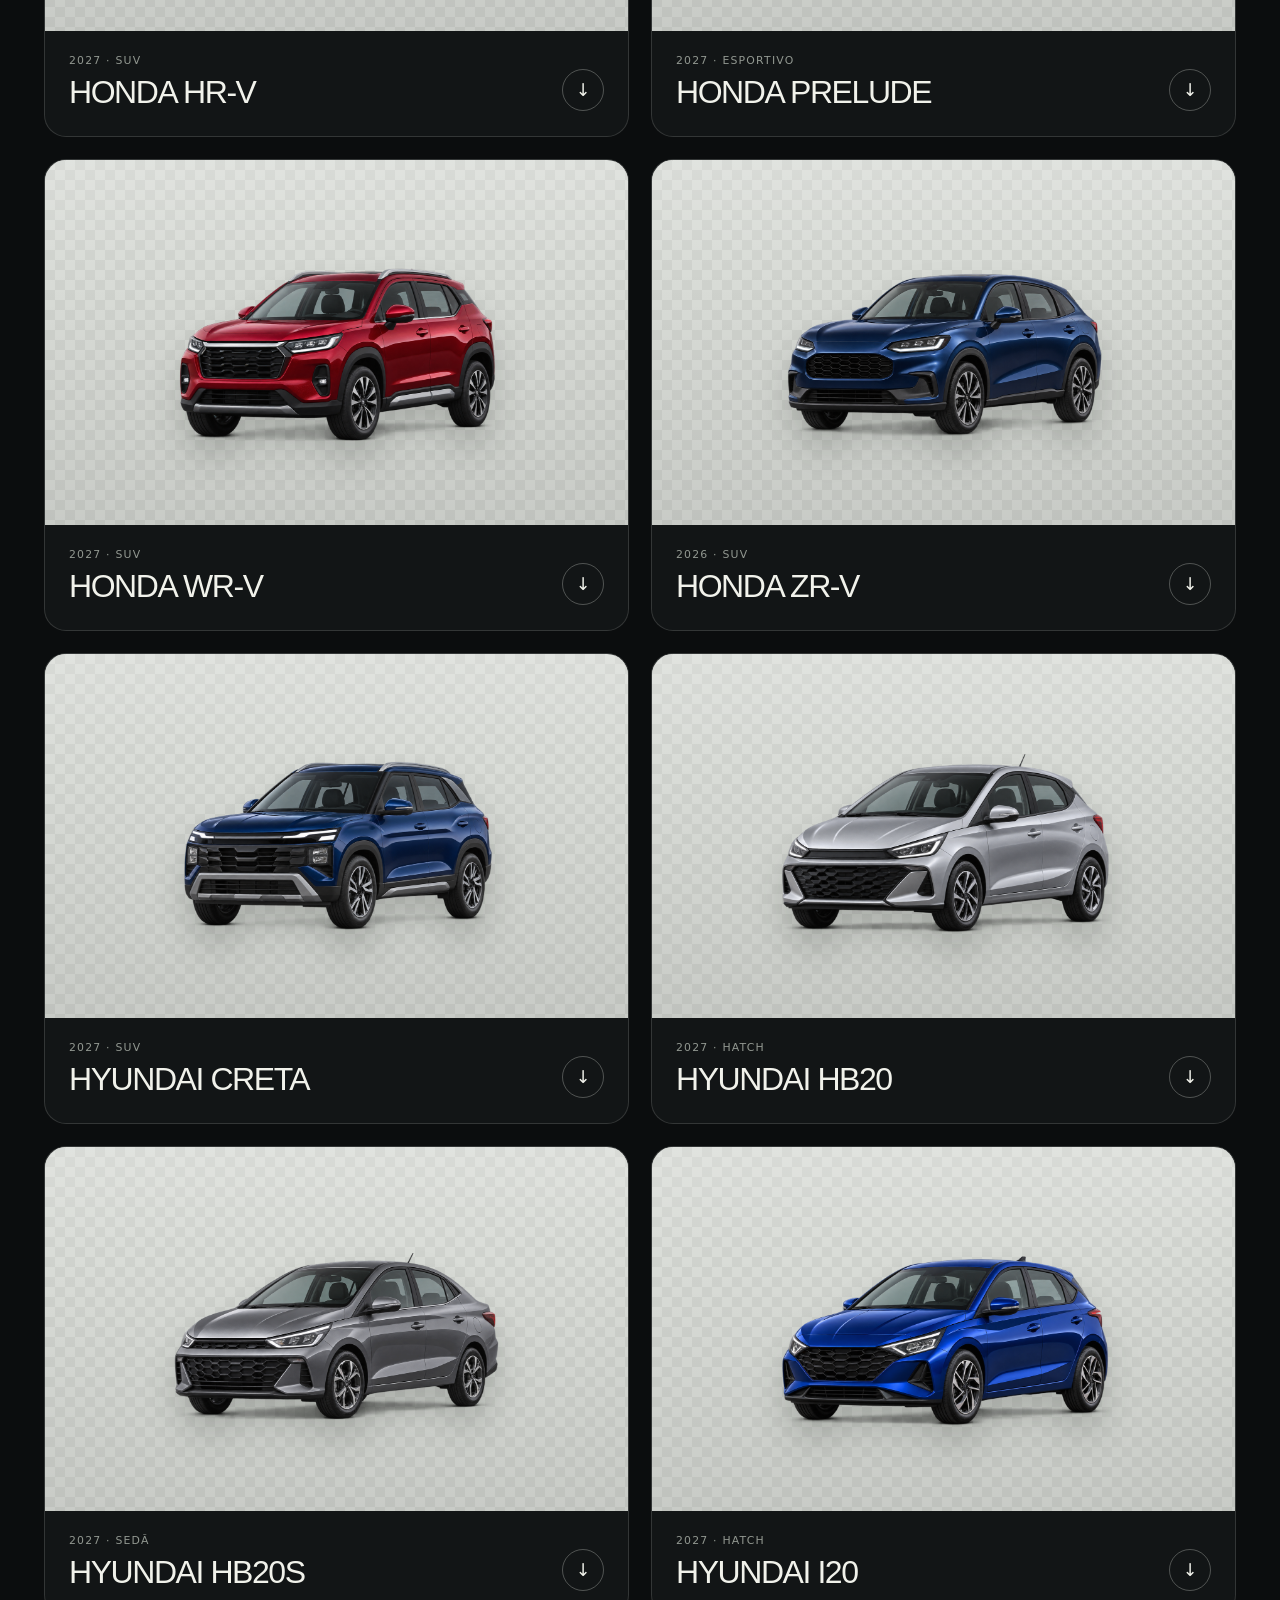
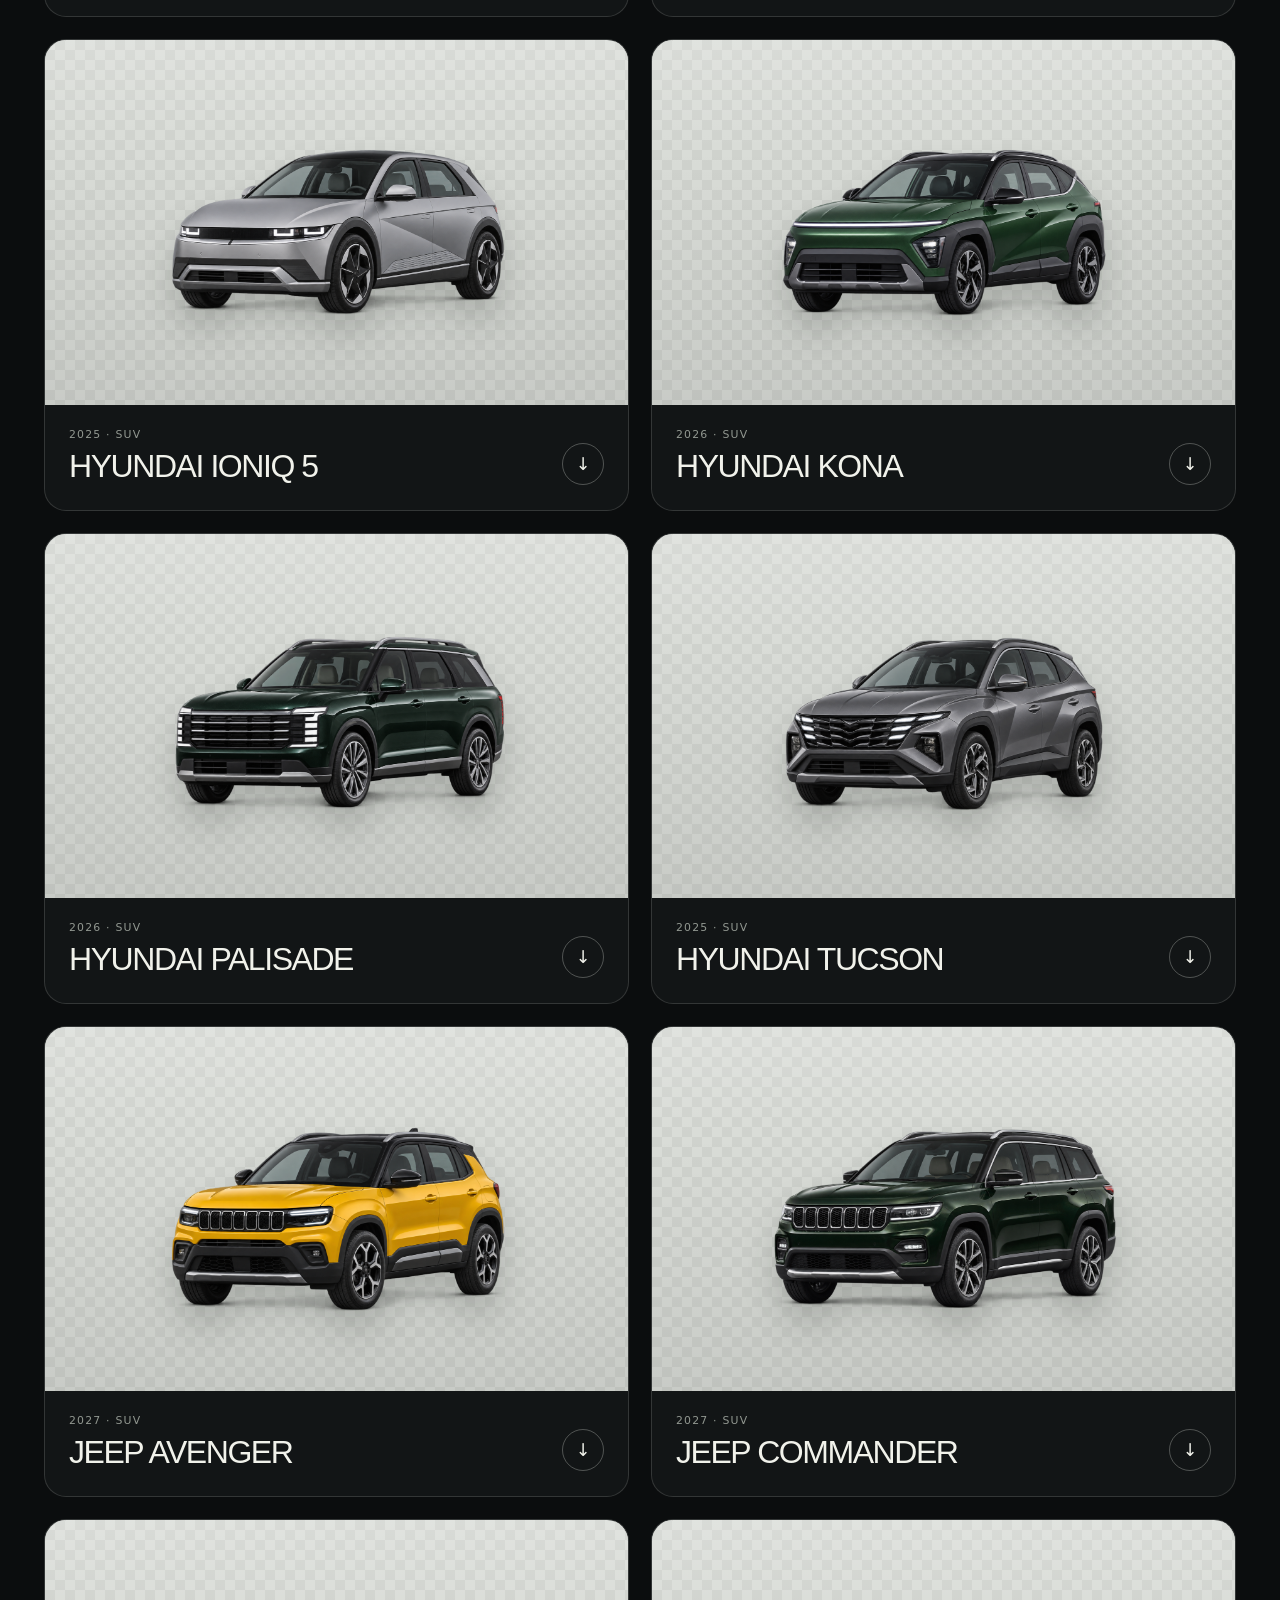
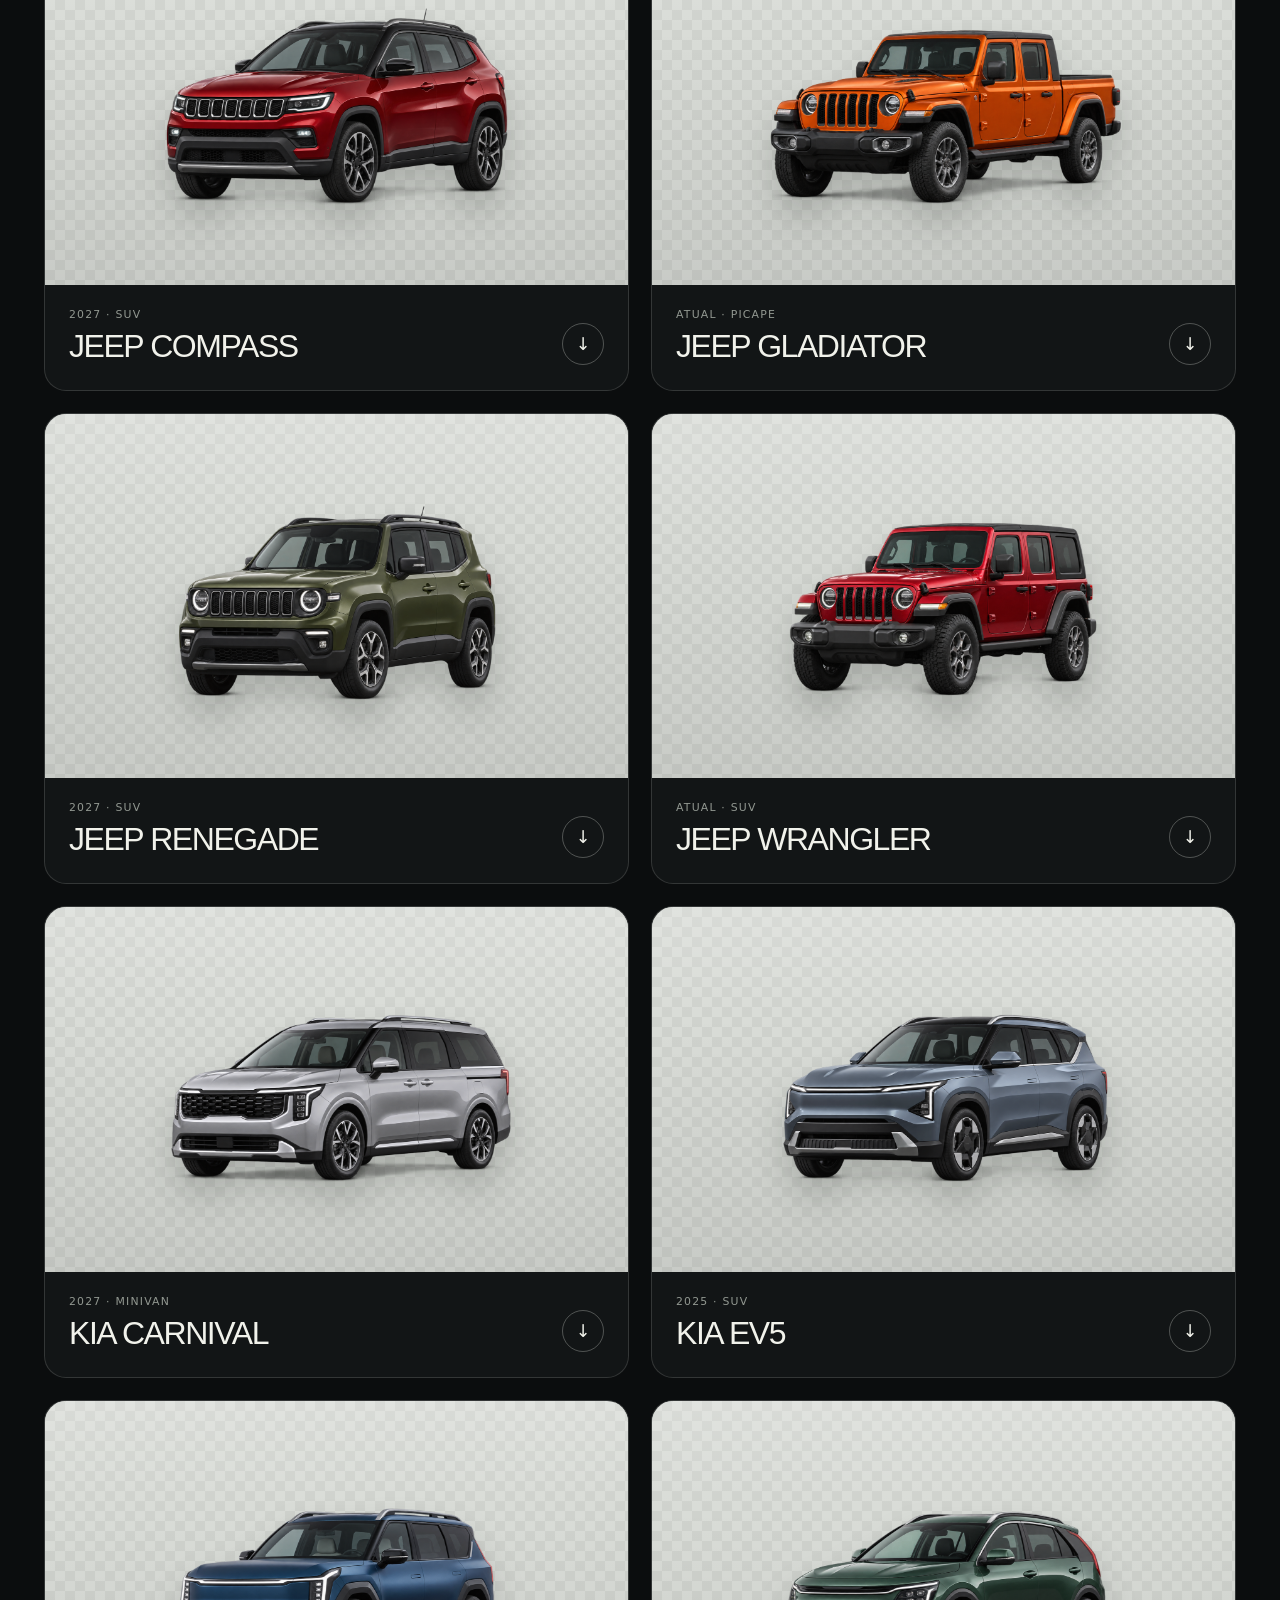
==== commit 437056cf: "Add Volkswagen image collection" ====
--- a/index.html
+++ b/index.html
@@ -38,7 +38,7 @@
 
           <dl class="hero-stats" aria-label="Resumo do acervo">
             <div>
-              <dt id="collection-count">100</dt>
+              <dt id="collection-count">110</dt>
               <dd>veículos</dd>
             </div>
             <div>
@@ -58,7 +58,7 @@
               <p class="section-index">01 / Acervo</p>
               <h2 id="collection-title">Escolha um modelo</h2>
             </div>
-            <p class="results-count" aria-live="polite"><span id="visible-count">100</span> resultados</p>
+            <p class="results-count" aria-live="polite"><span id="visible-count">110</span> resultados</p>
           </div>
 
           <div class="toolbar">
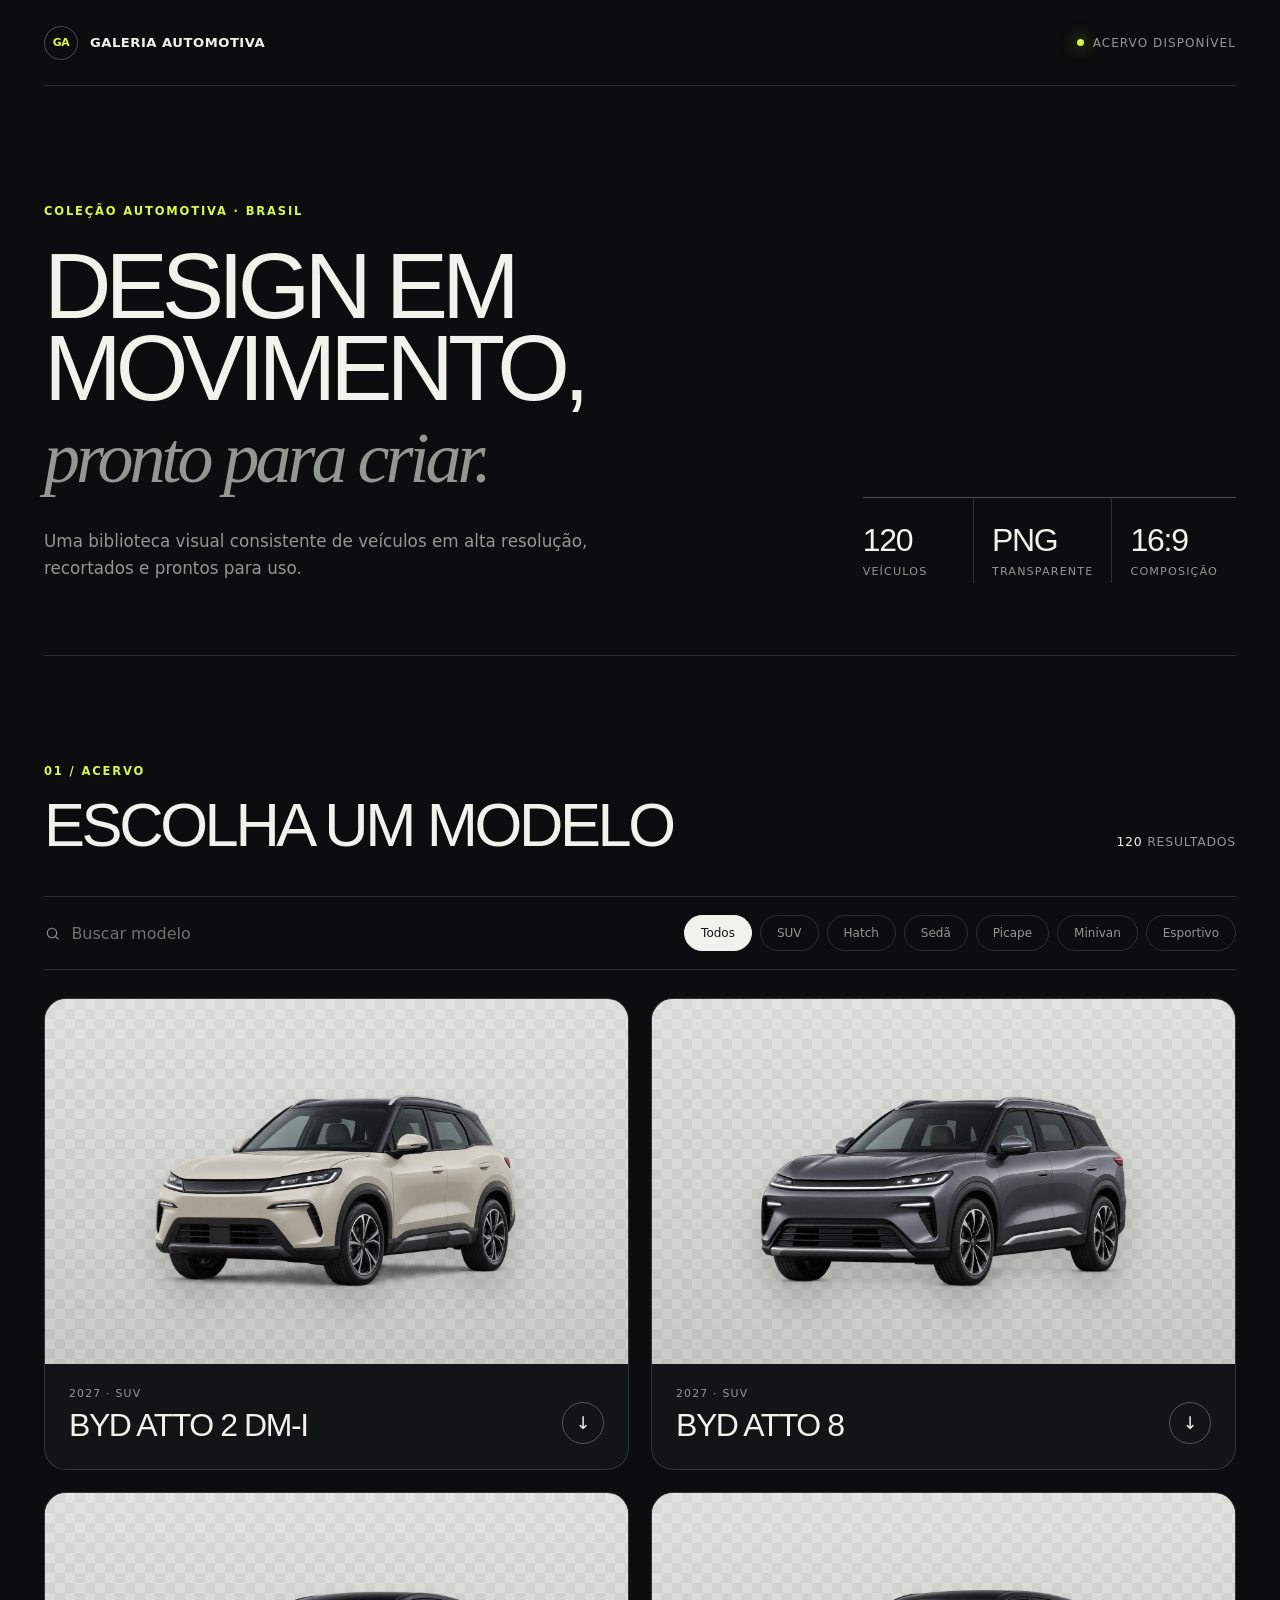
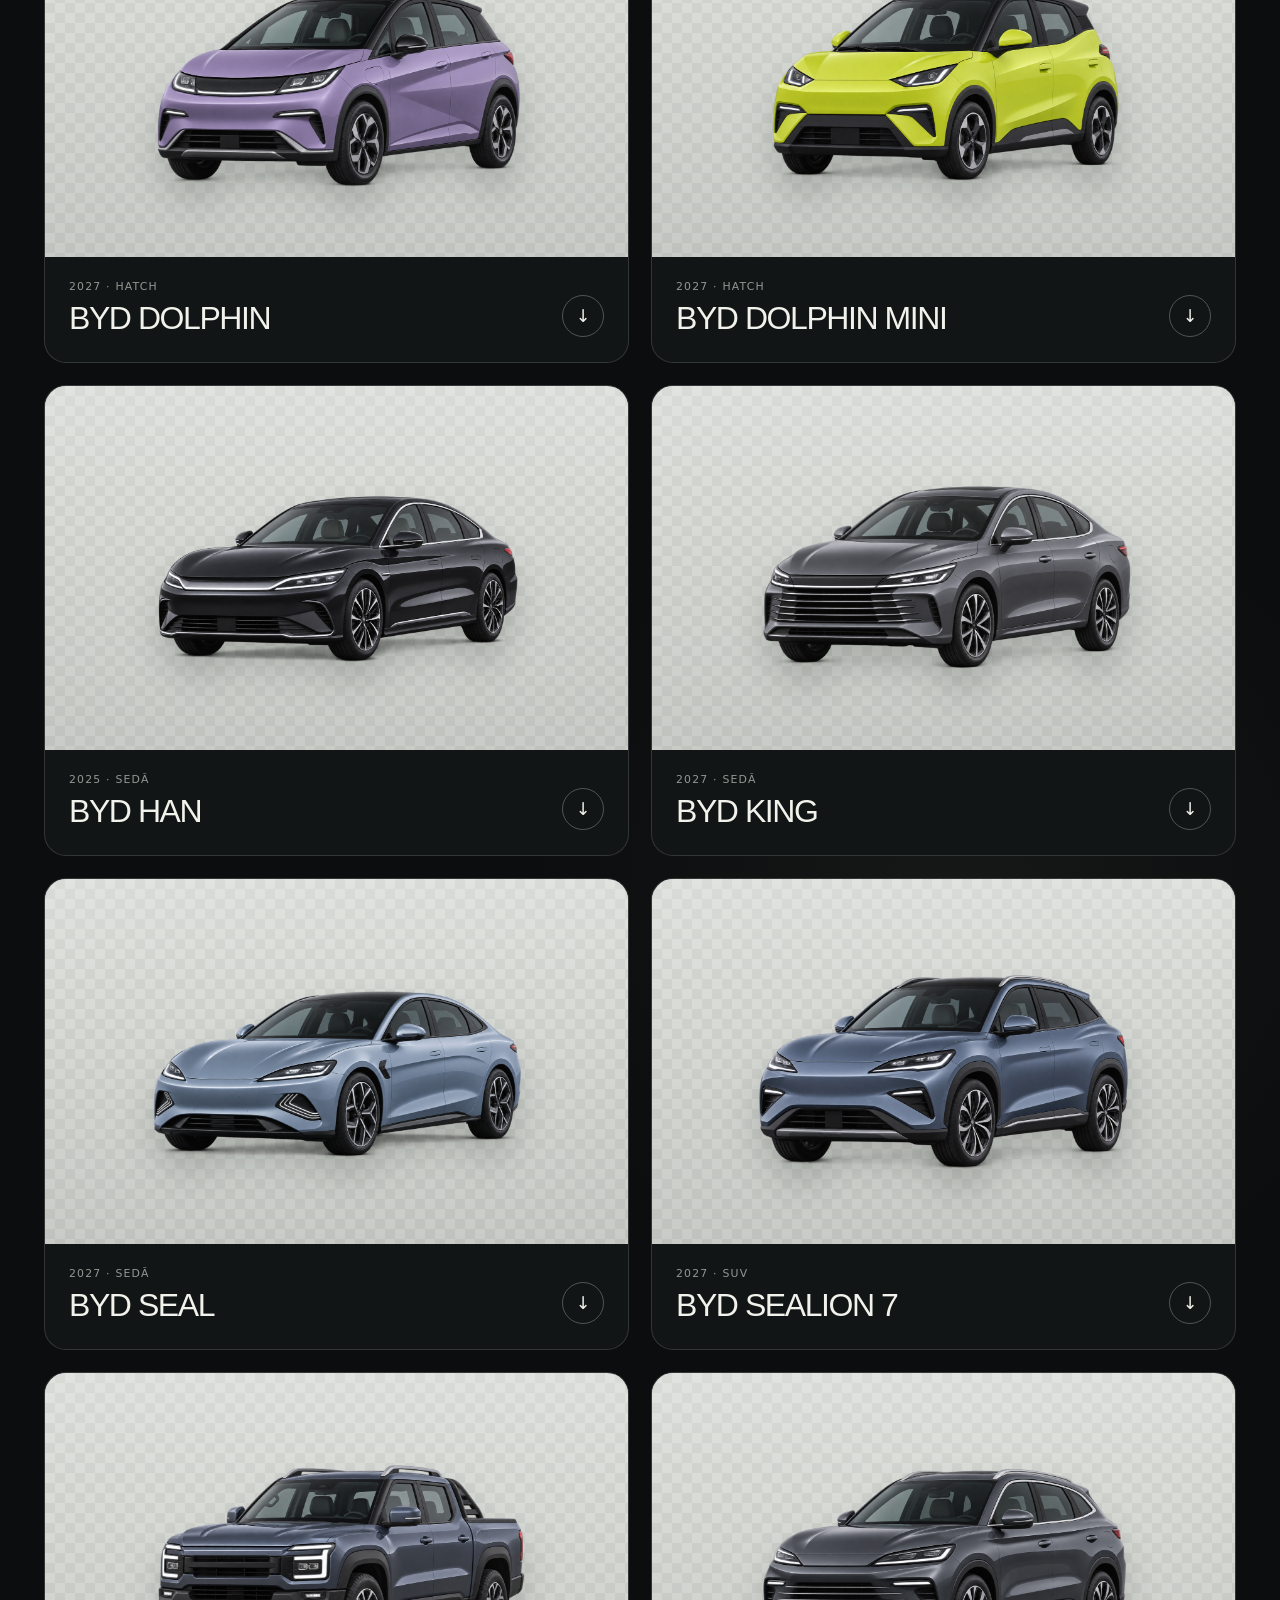
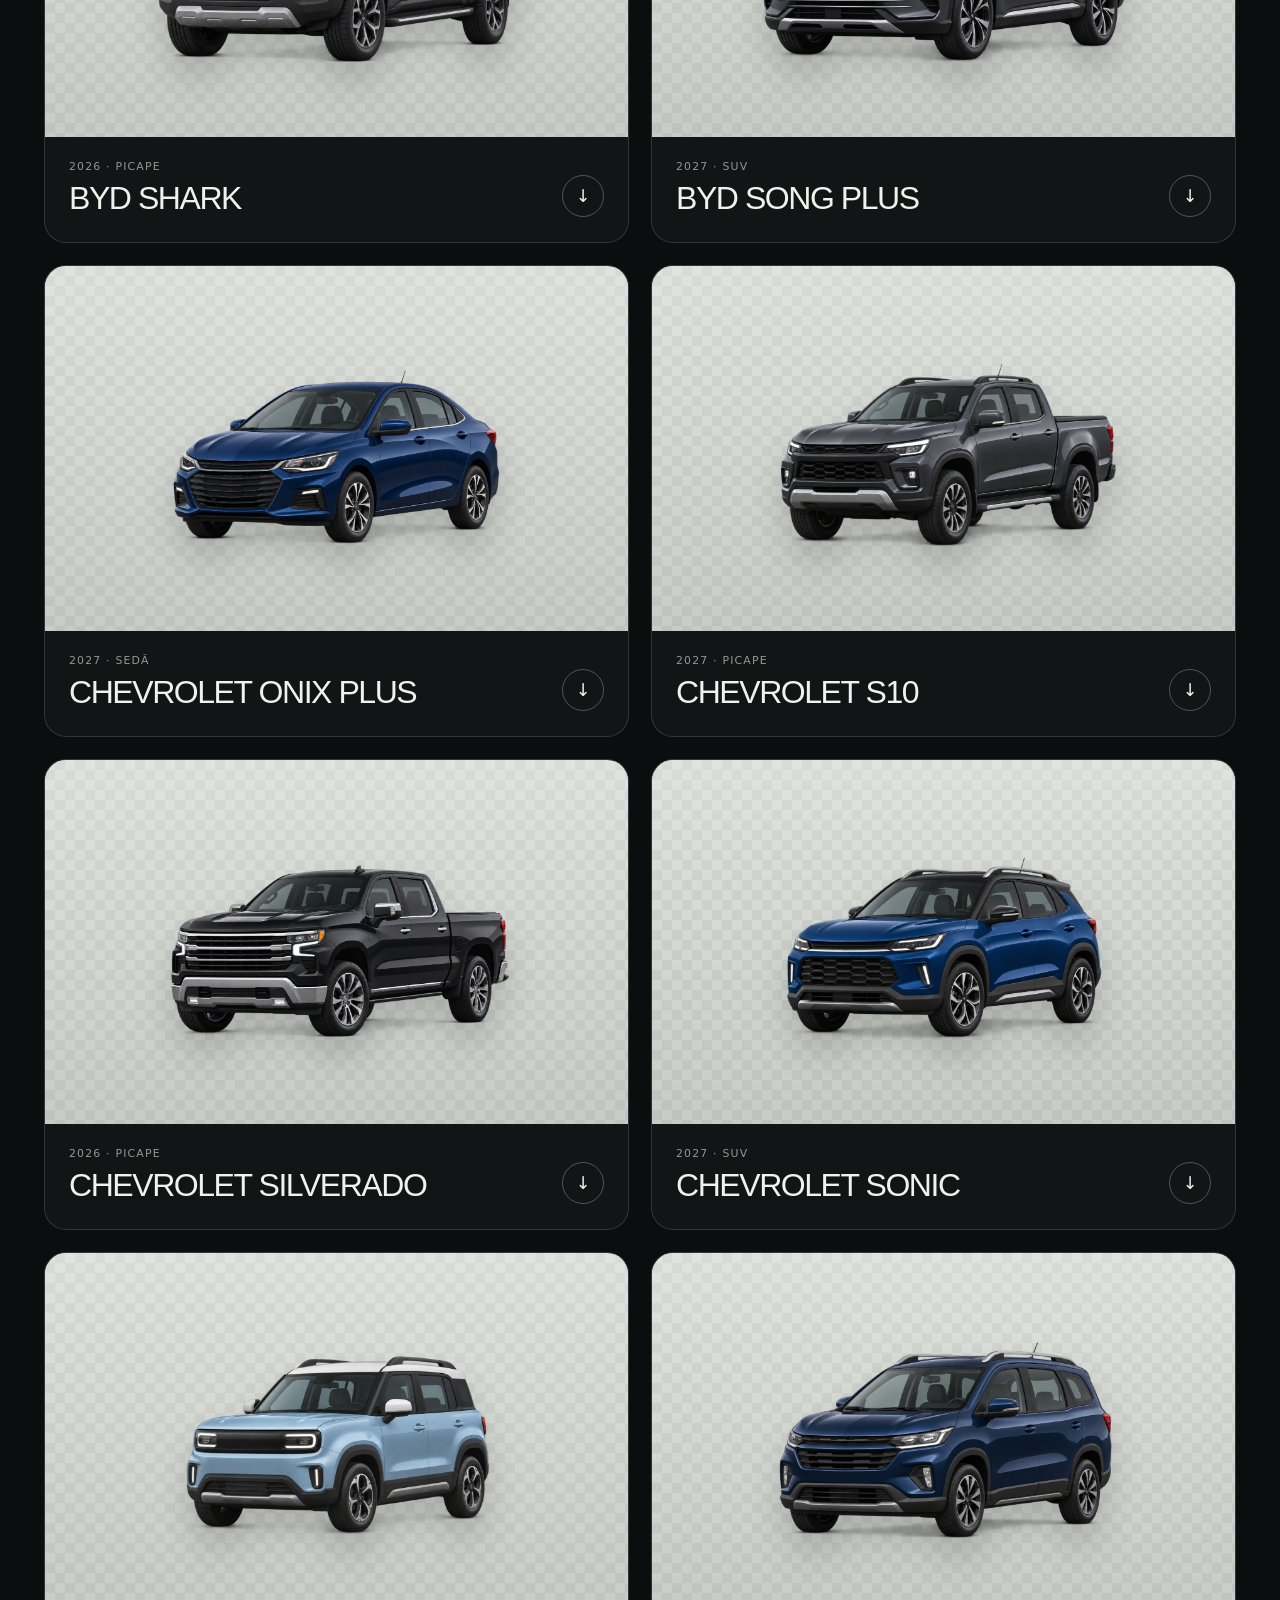
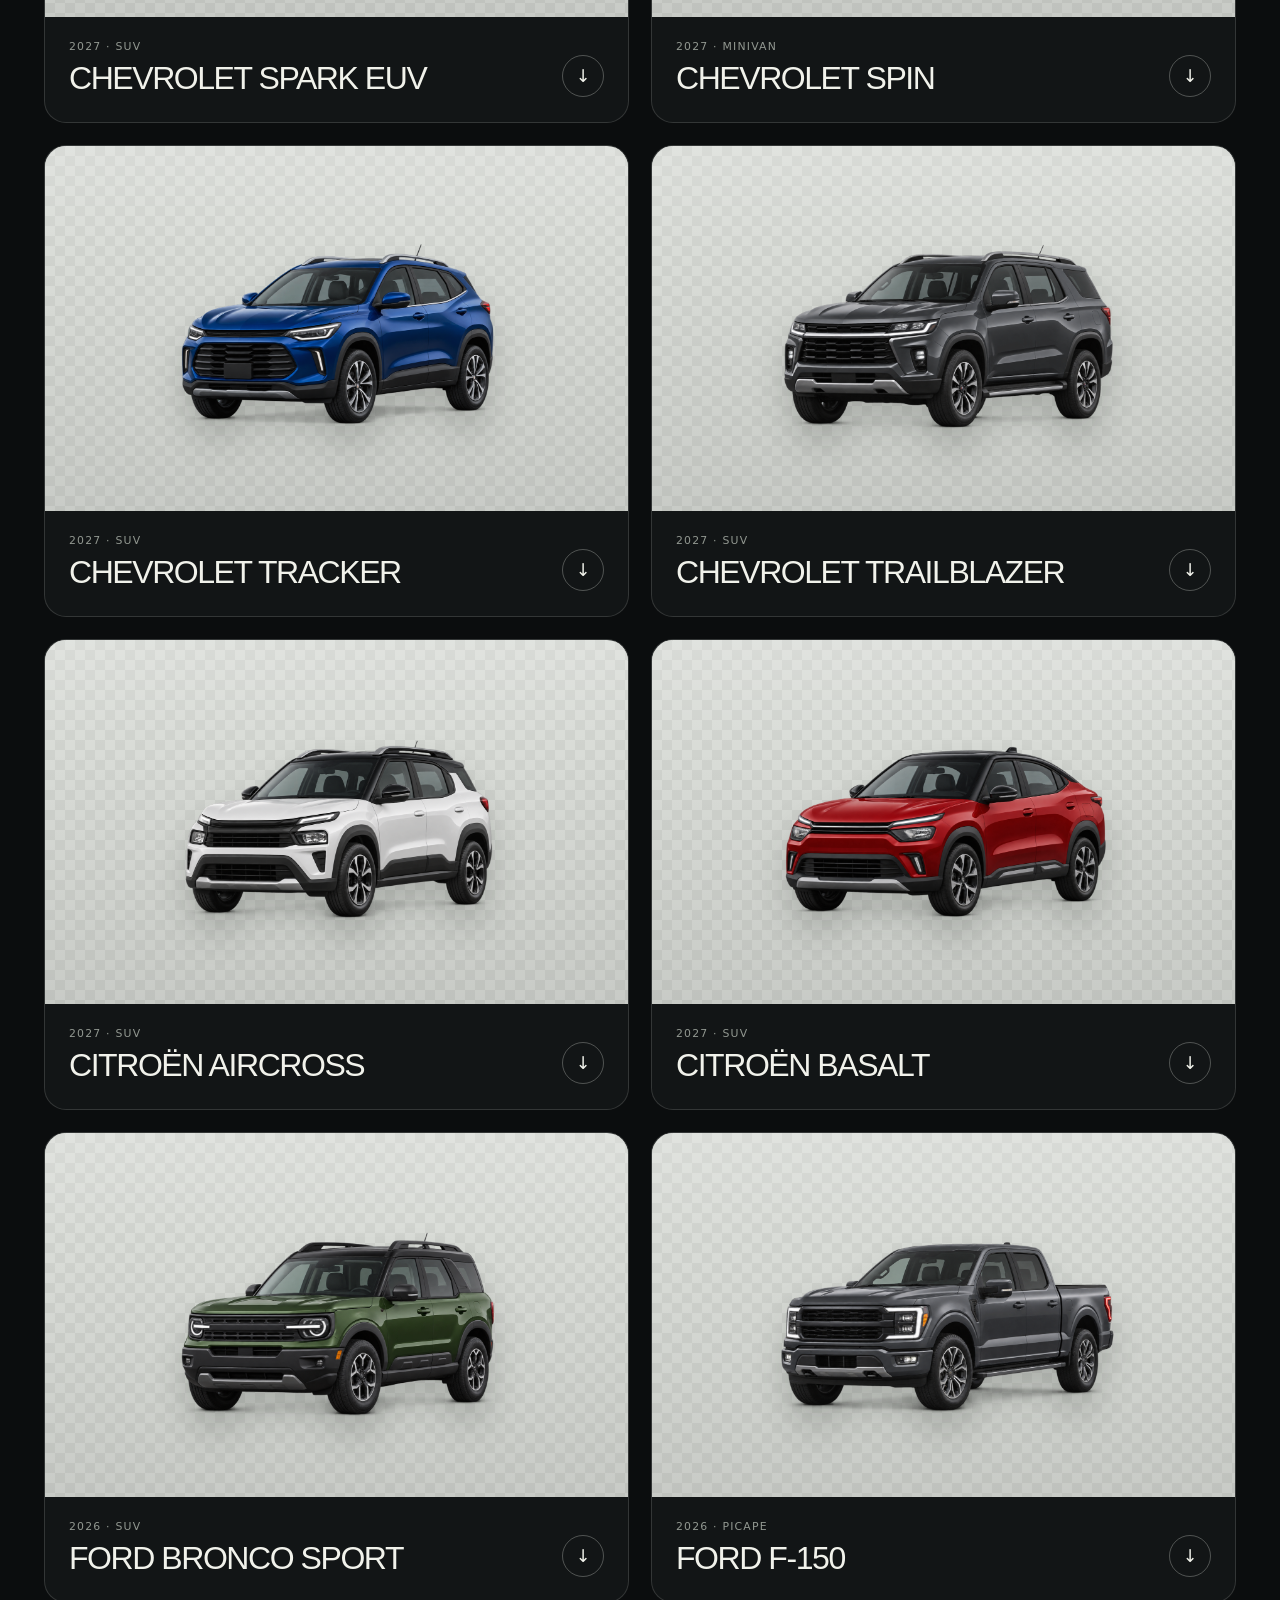
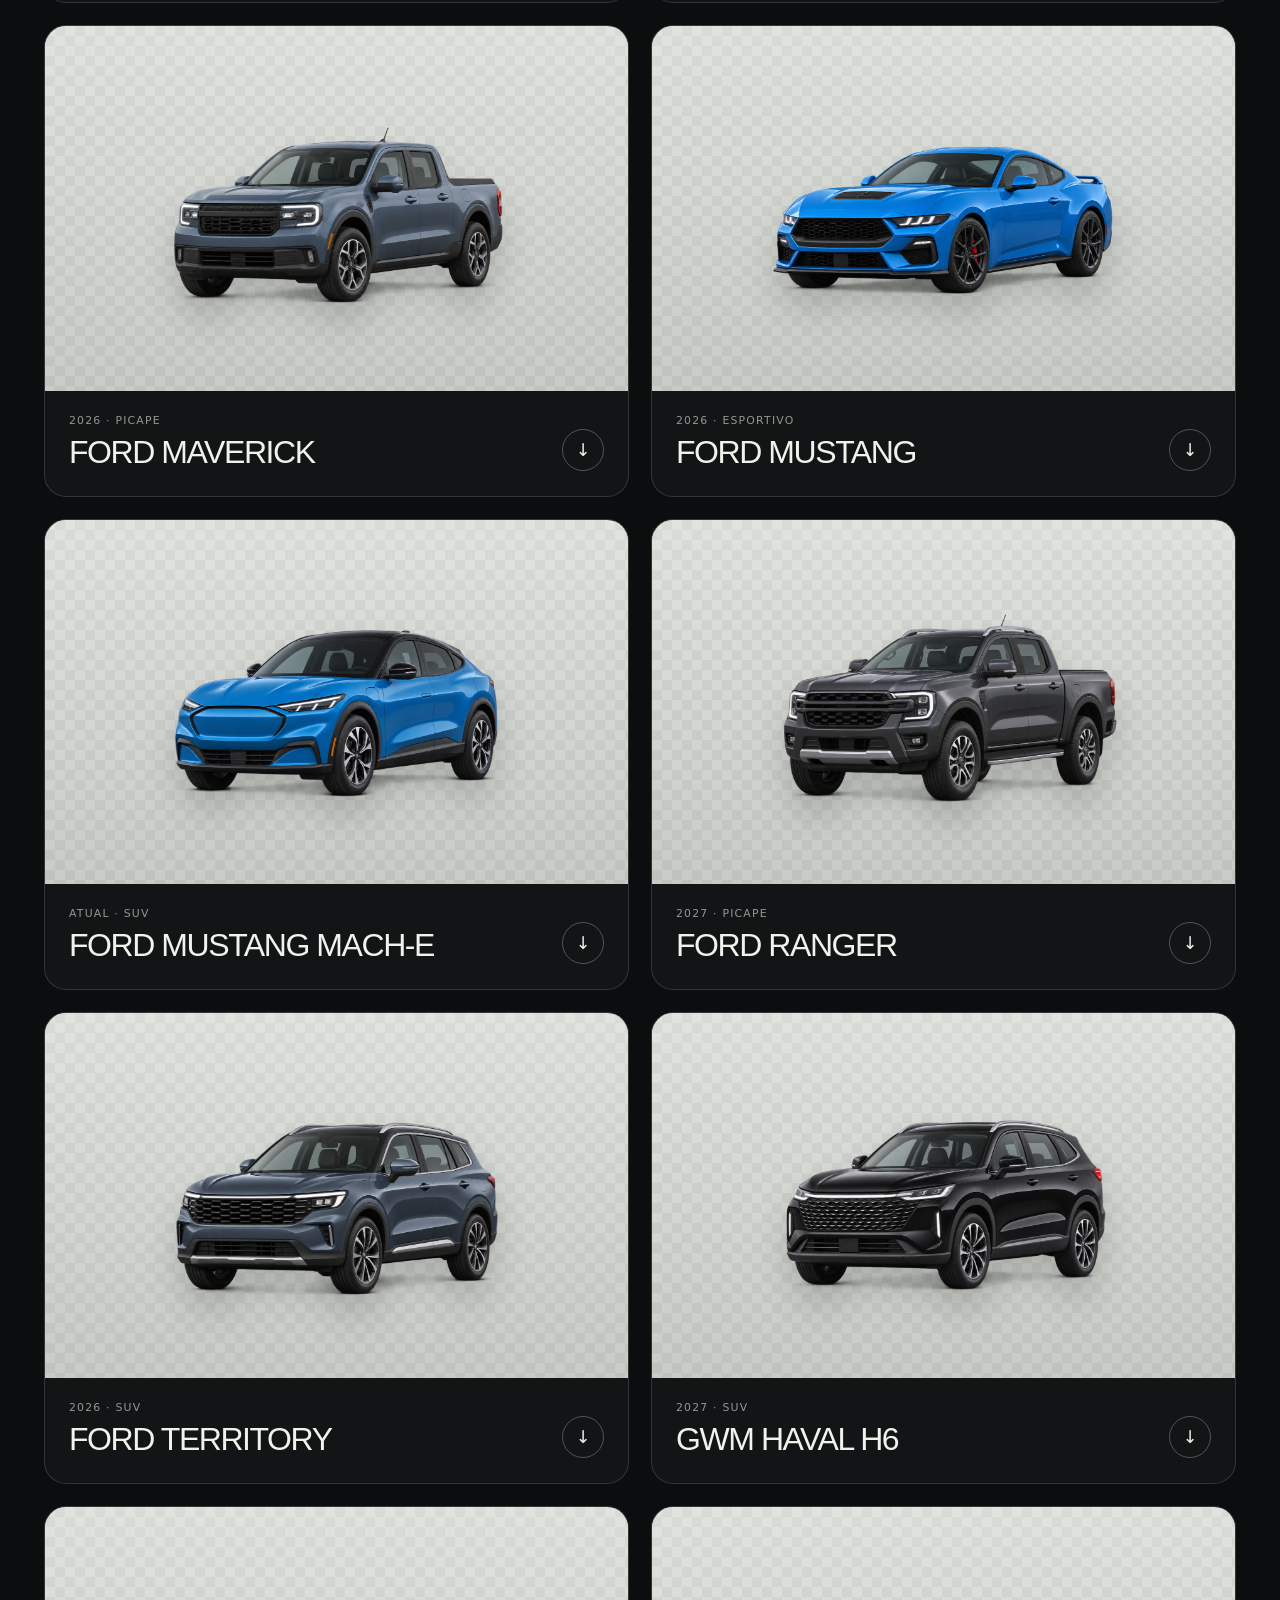
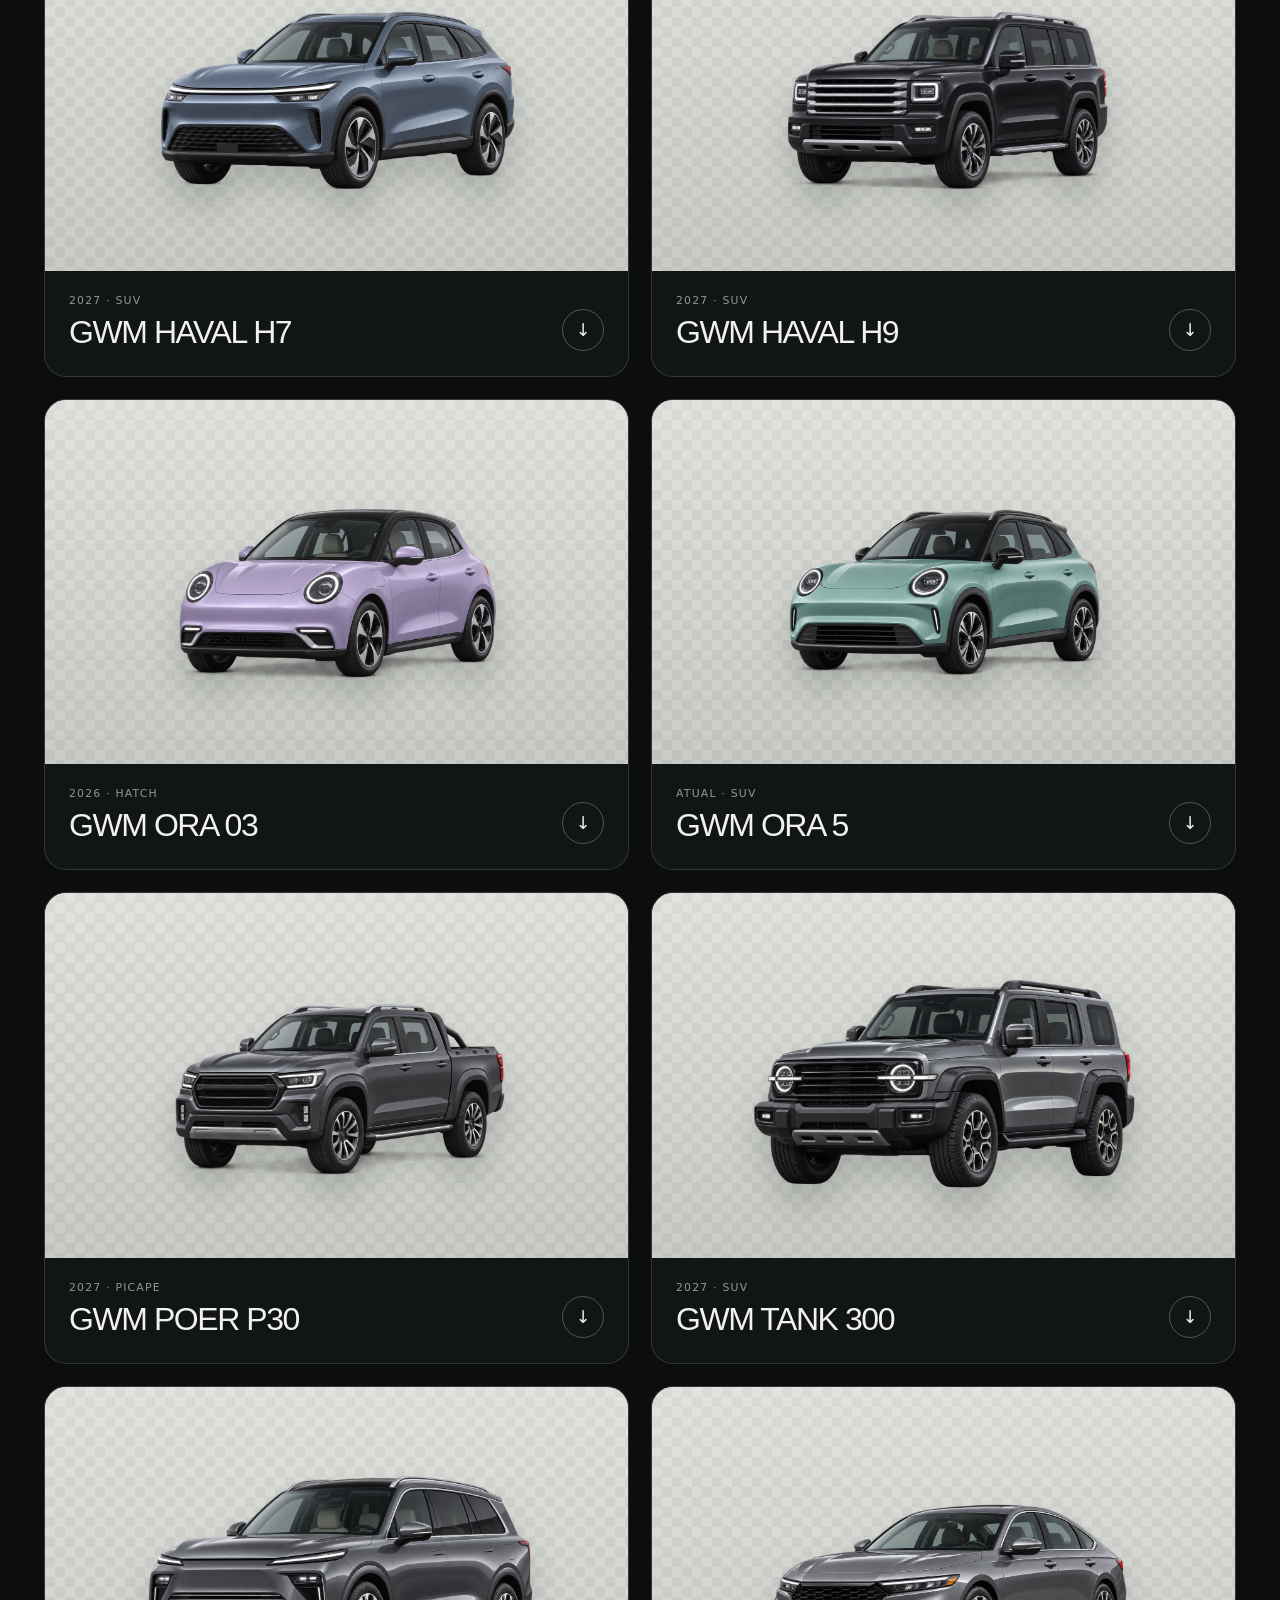
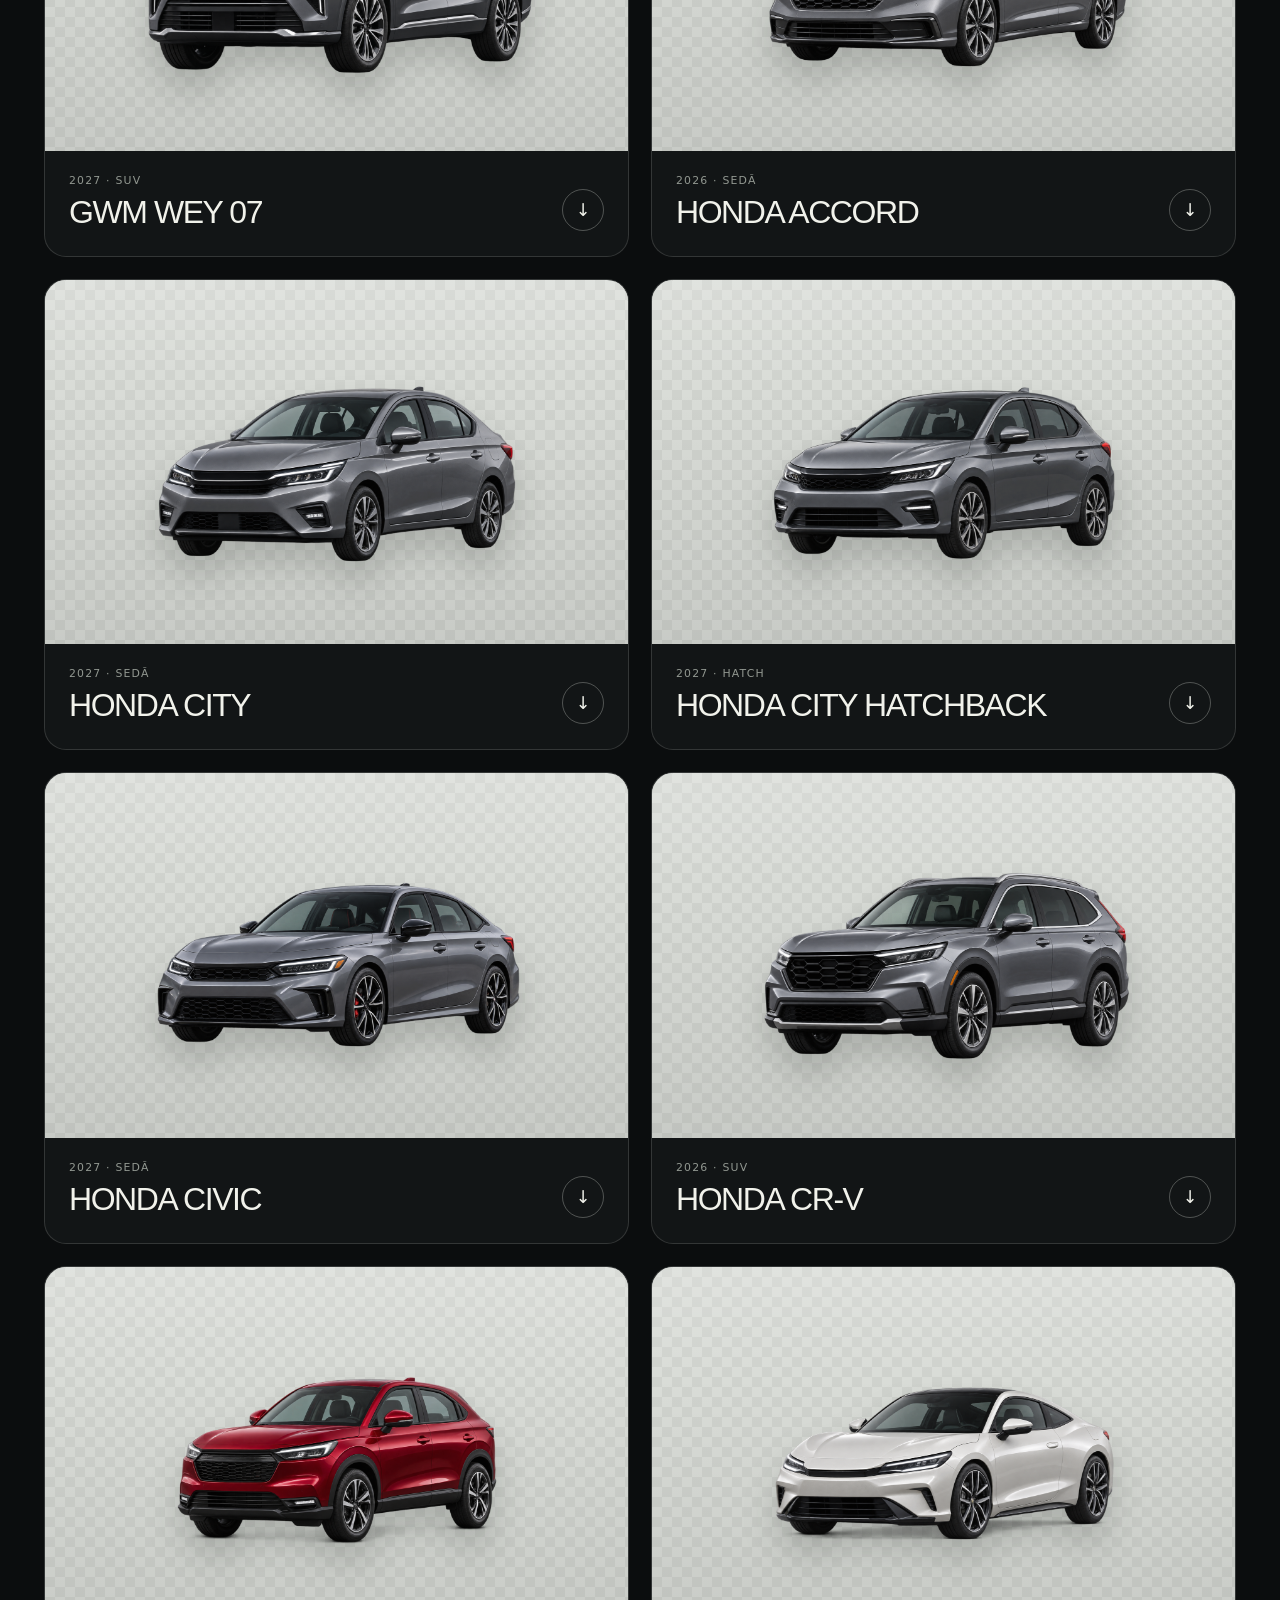
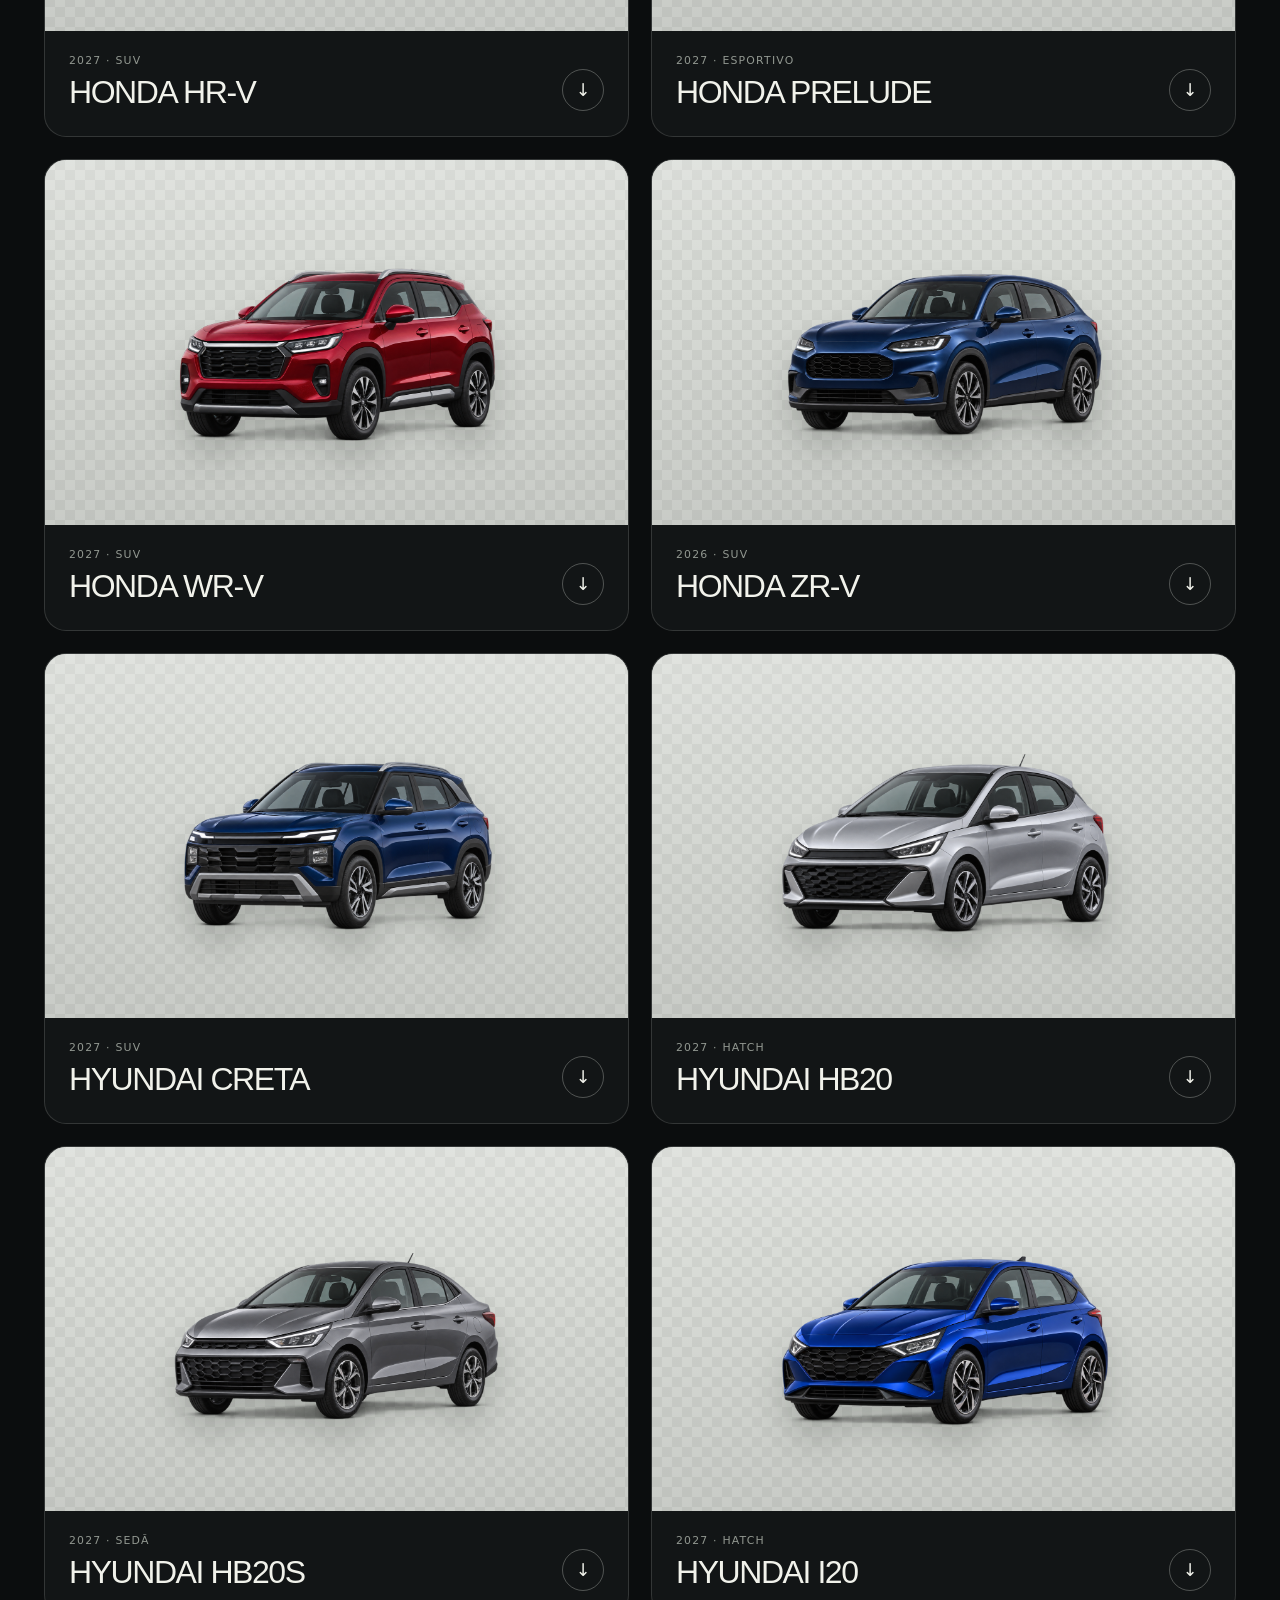
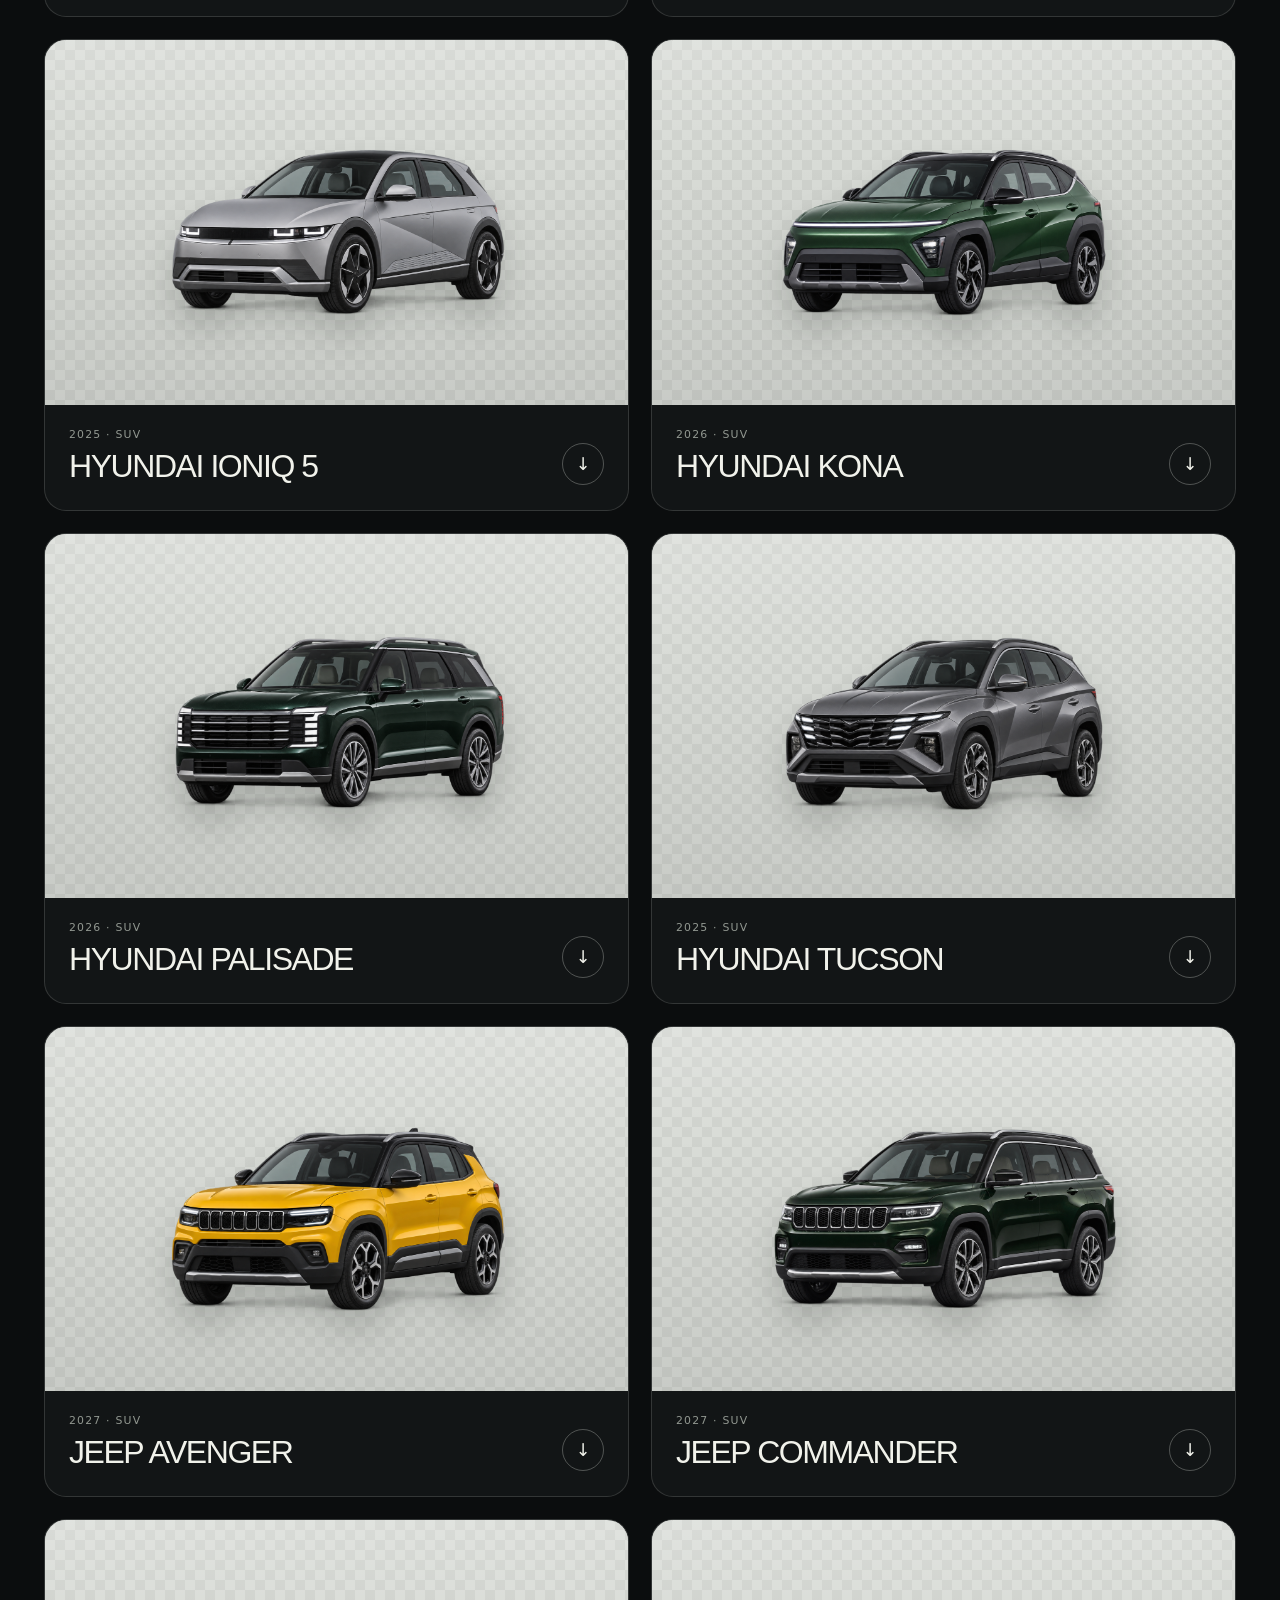
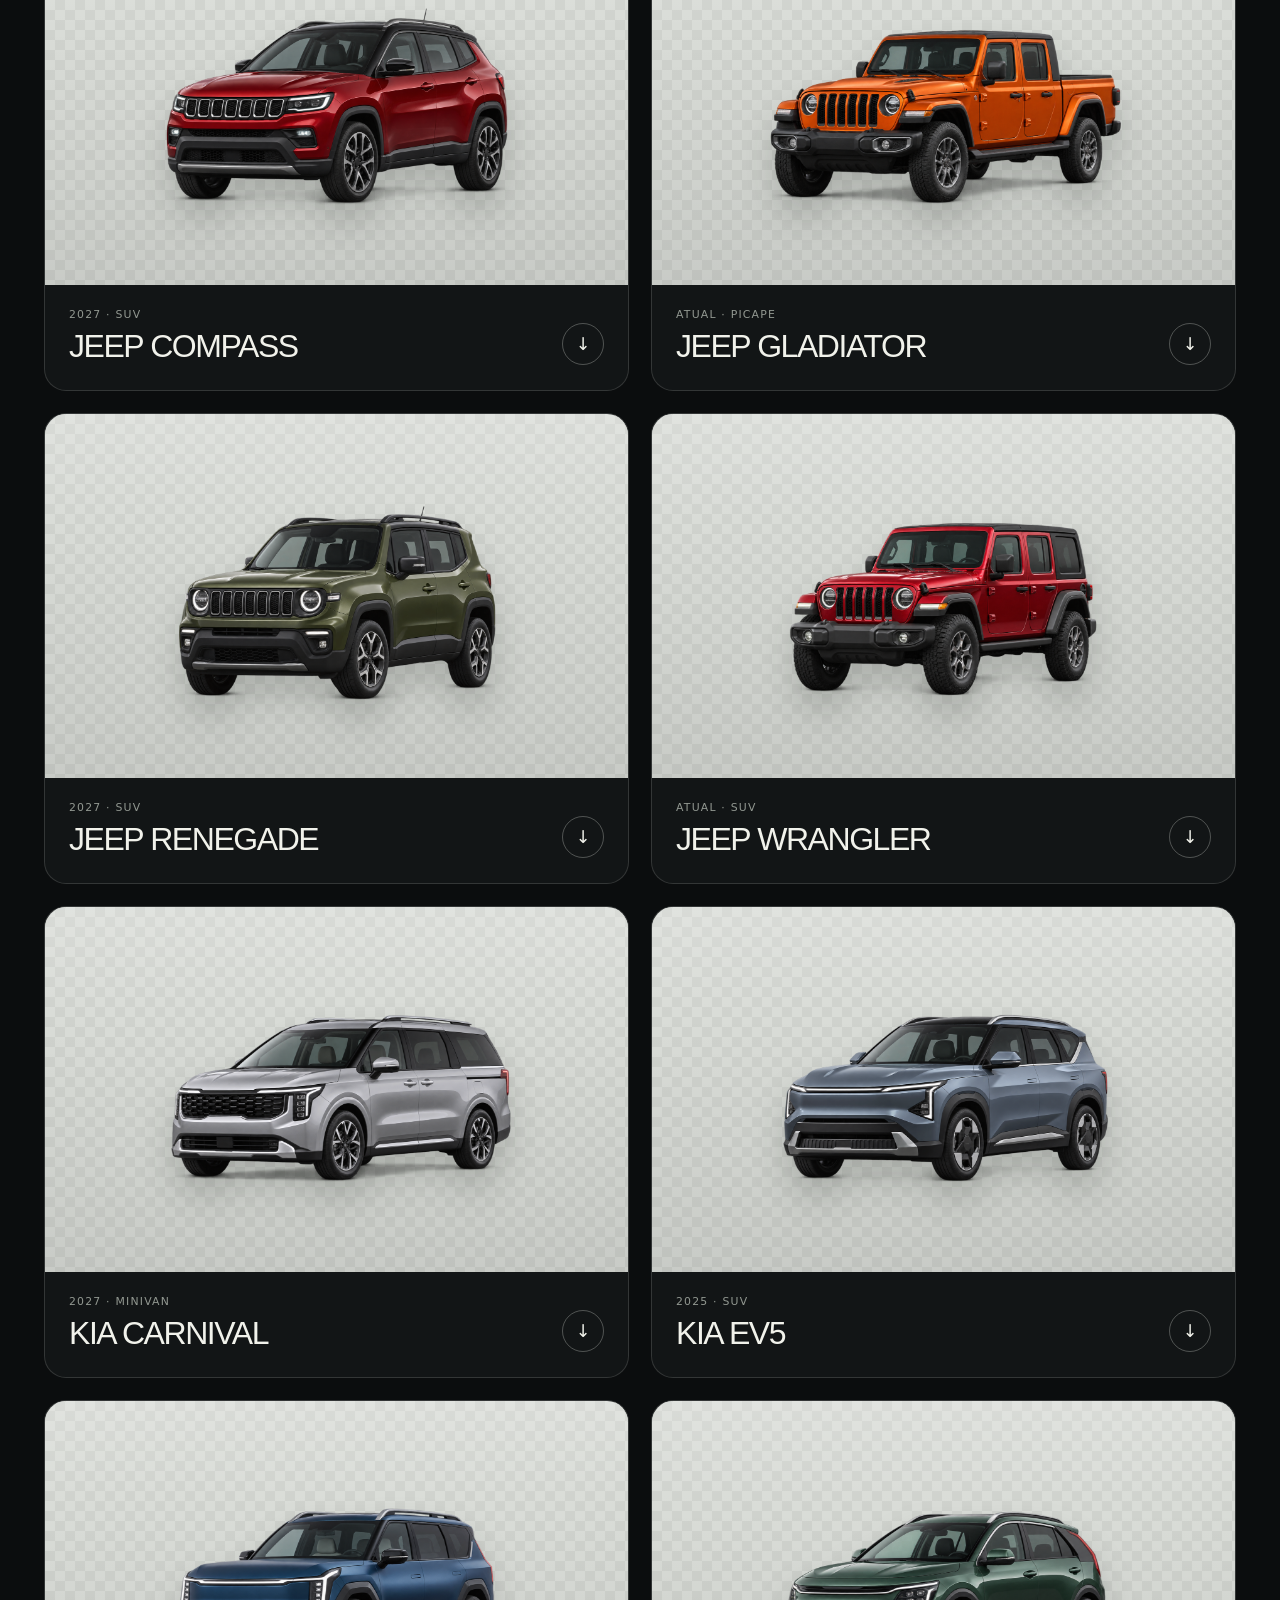
==== commit 6b2b7ed0: "Add BYD and Chevrolet image collection" ====
--- a/index.html
+++ b/index.html
@@ -38,7 +38,7 @@
 
           <dl class="hero-stats" aria-label="Resumo do acervo">
             <div>
-              <dt id="collection-count">110</dt>
+              <dt id="collection-count">120</dt>
               <dd>veículos</dd>
             </div>
             <div>
@@ -58,7 +58,7 @@
               <p class="section-index">01 / Acervo</p>
               <h2 id="collection-title">Escolha um modelo</h2>
             </div>
-            <p class="results-count" aria-live="polite"><span id="visible-count">110</span> resultados</p>
+            <p class="results-count" aria-live="polite"><span id="visible-count">120</span> resultados</p>
           </div>
 
           <div class="toolbar">
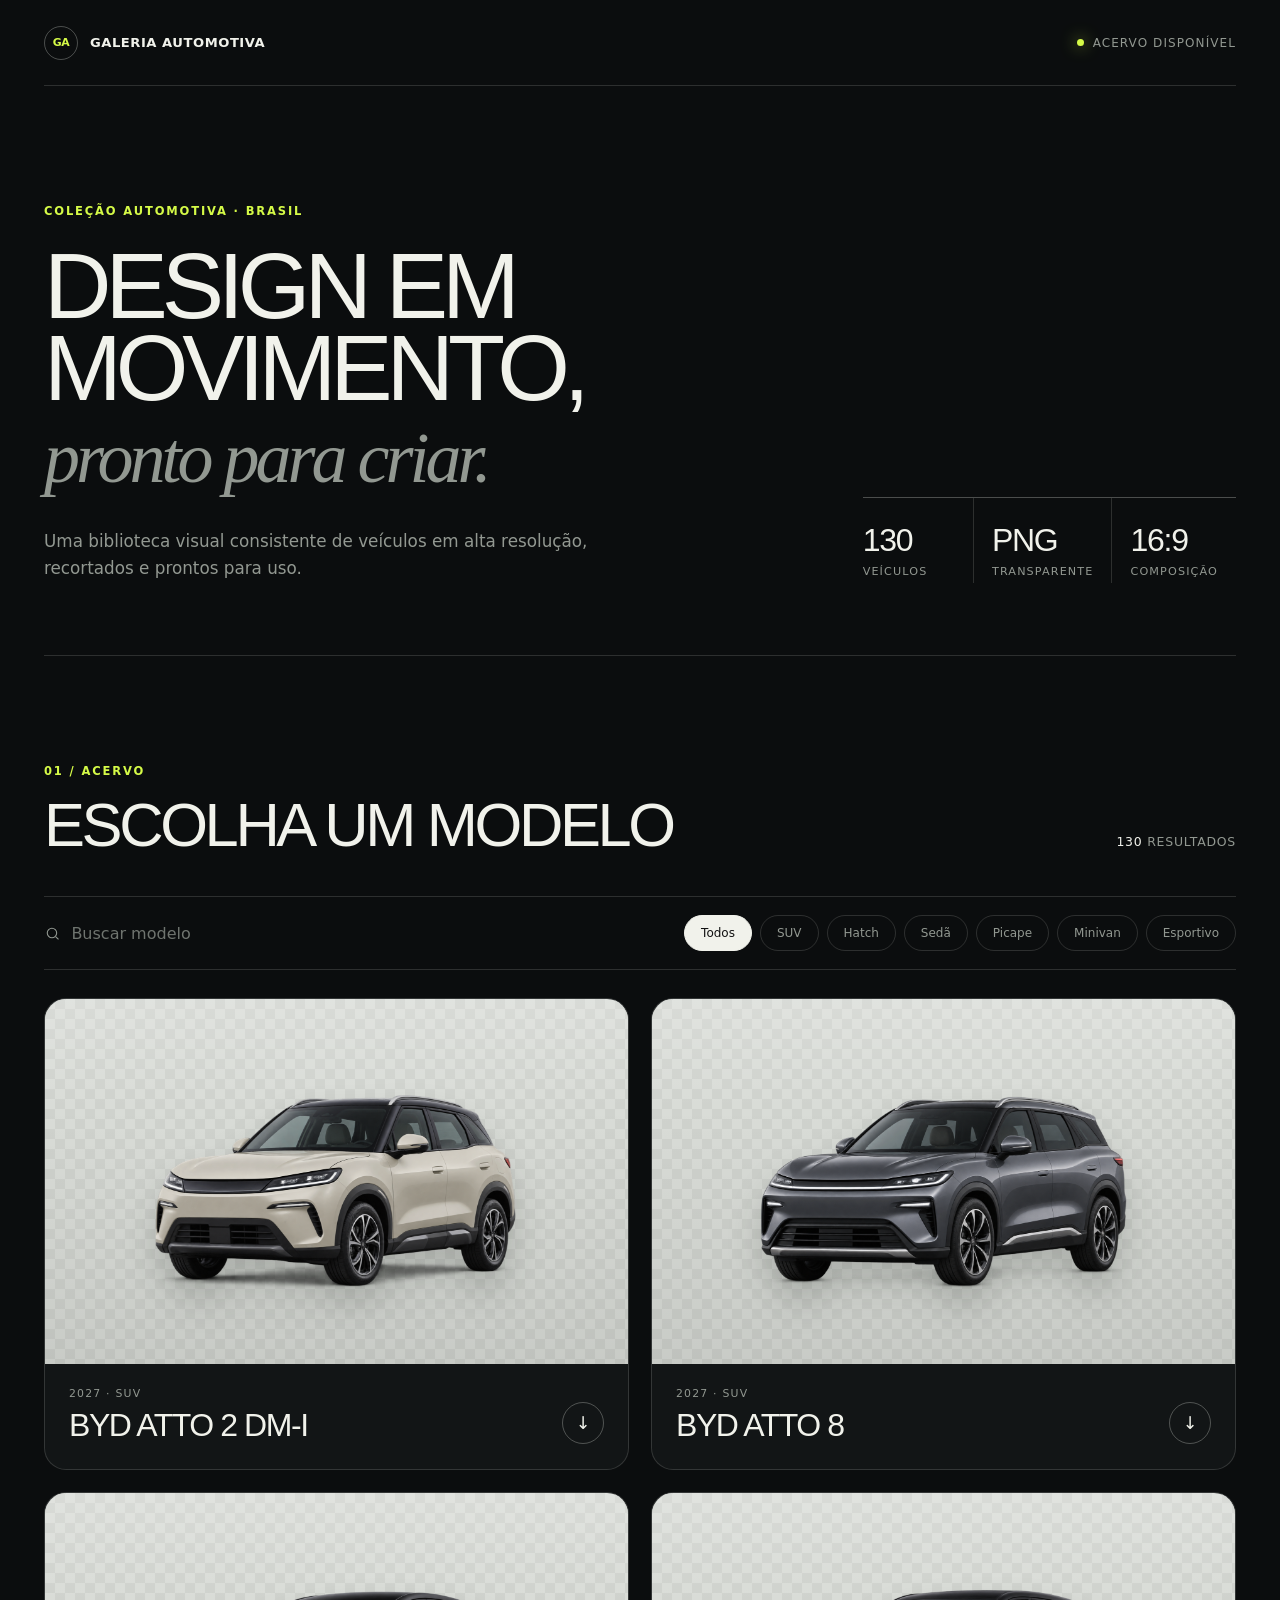
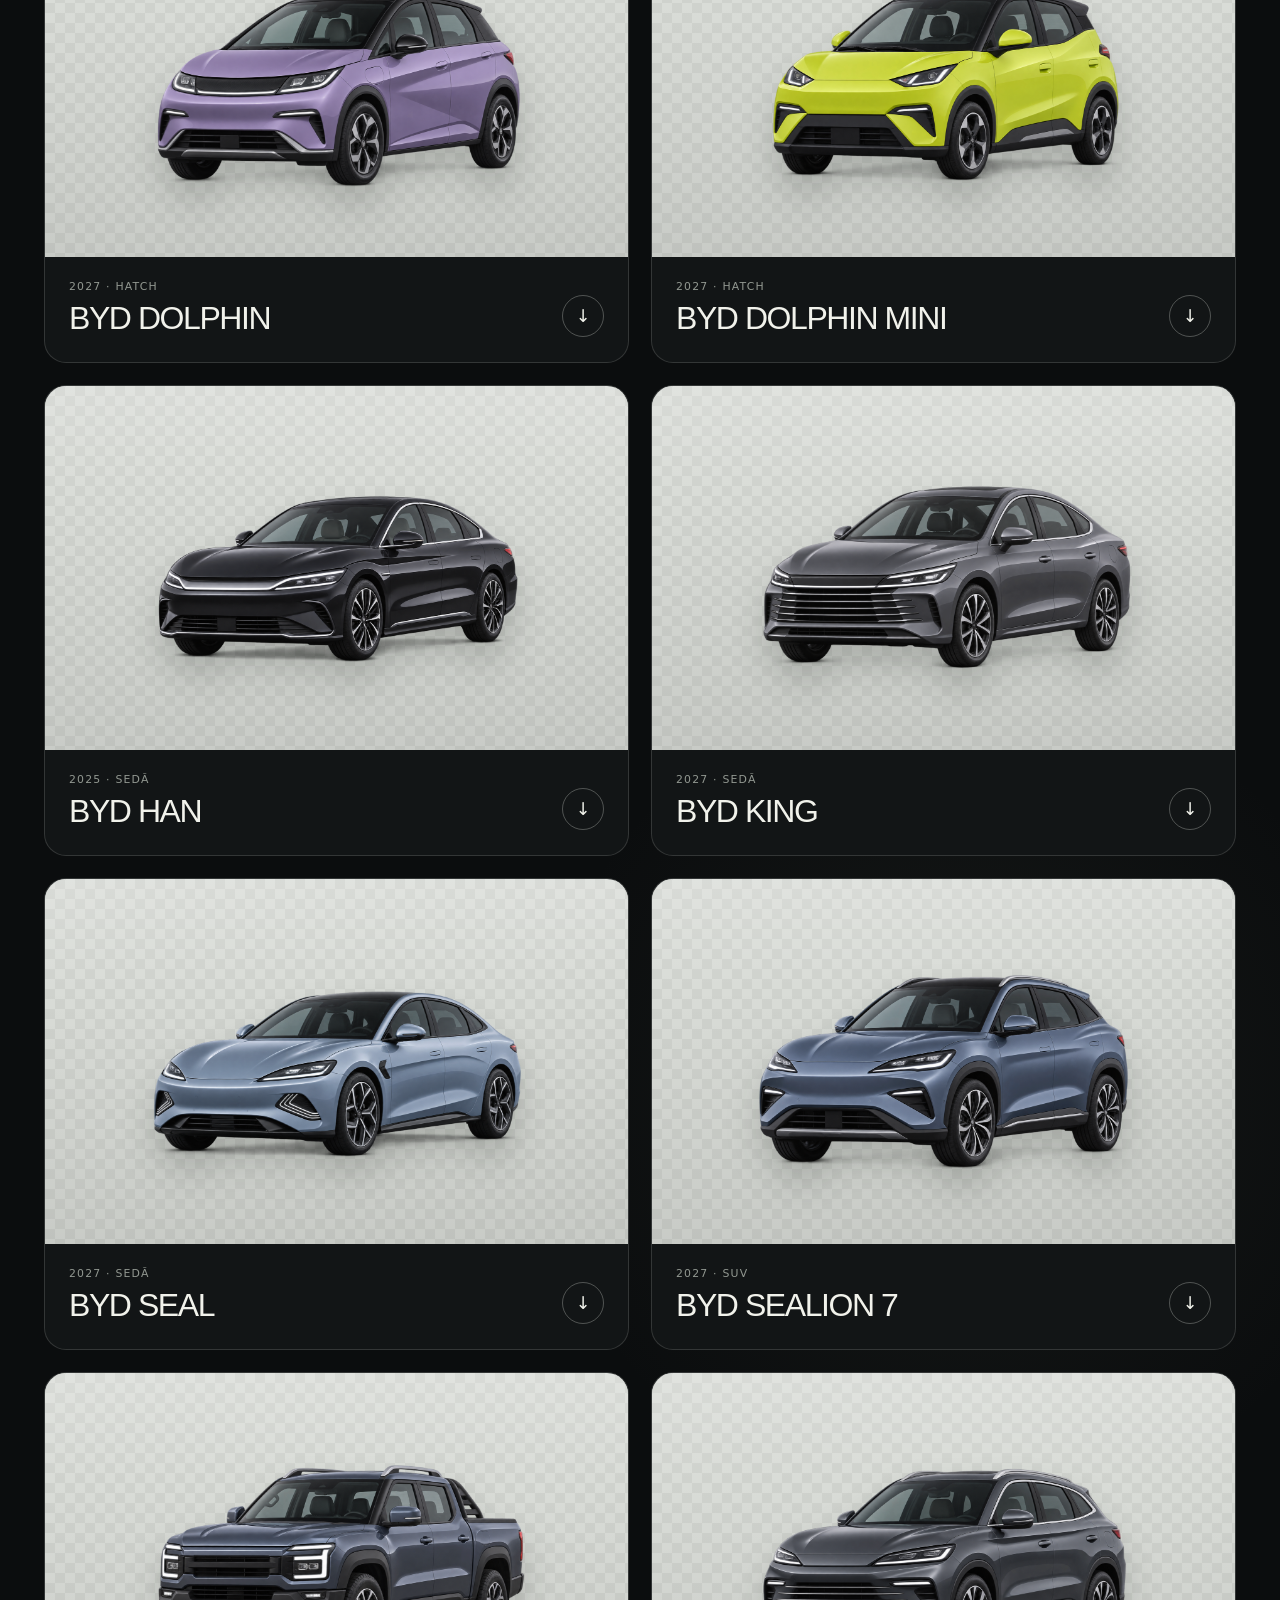
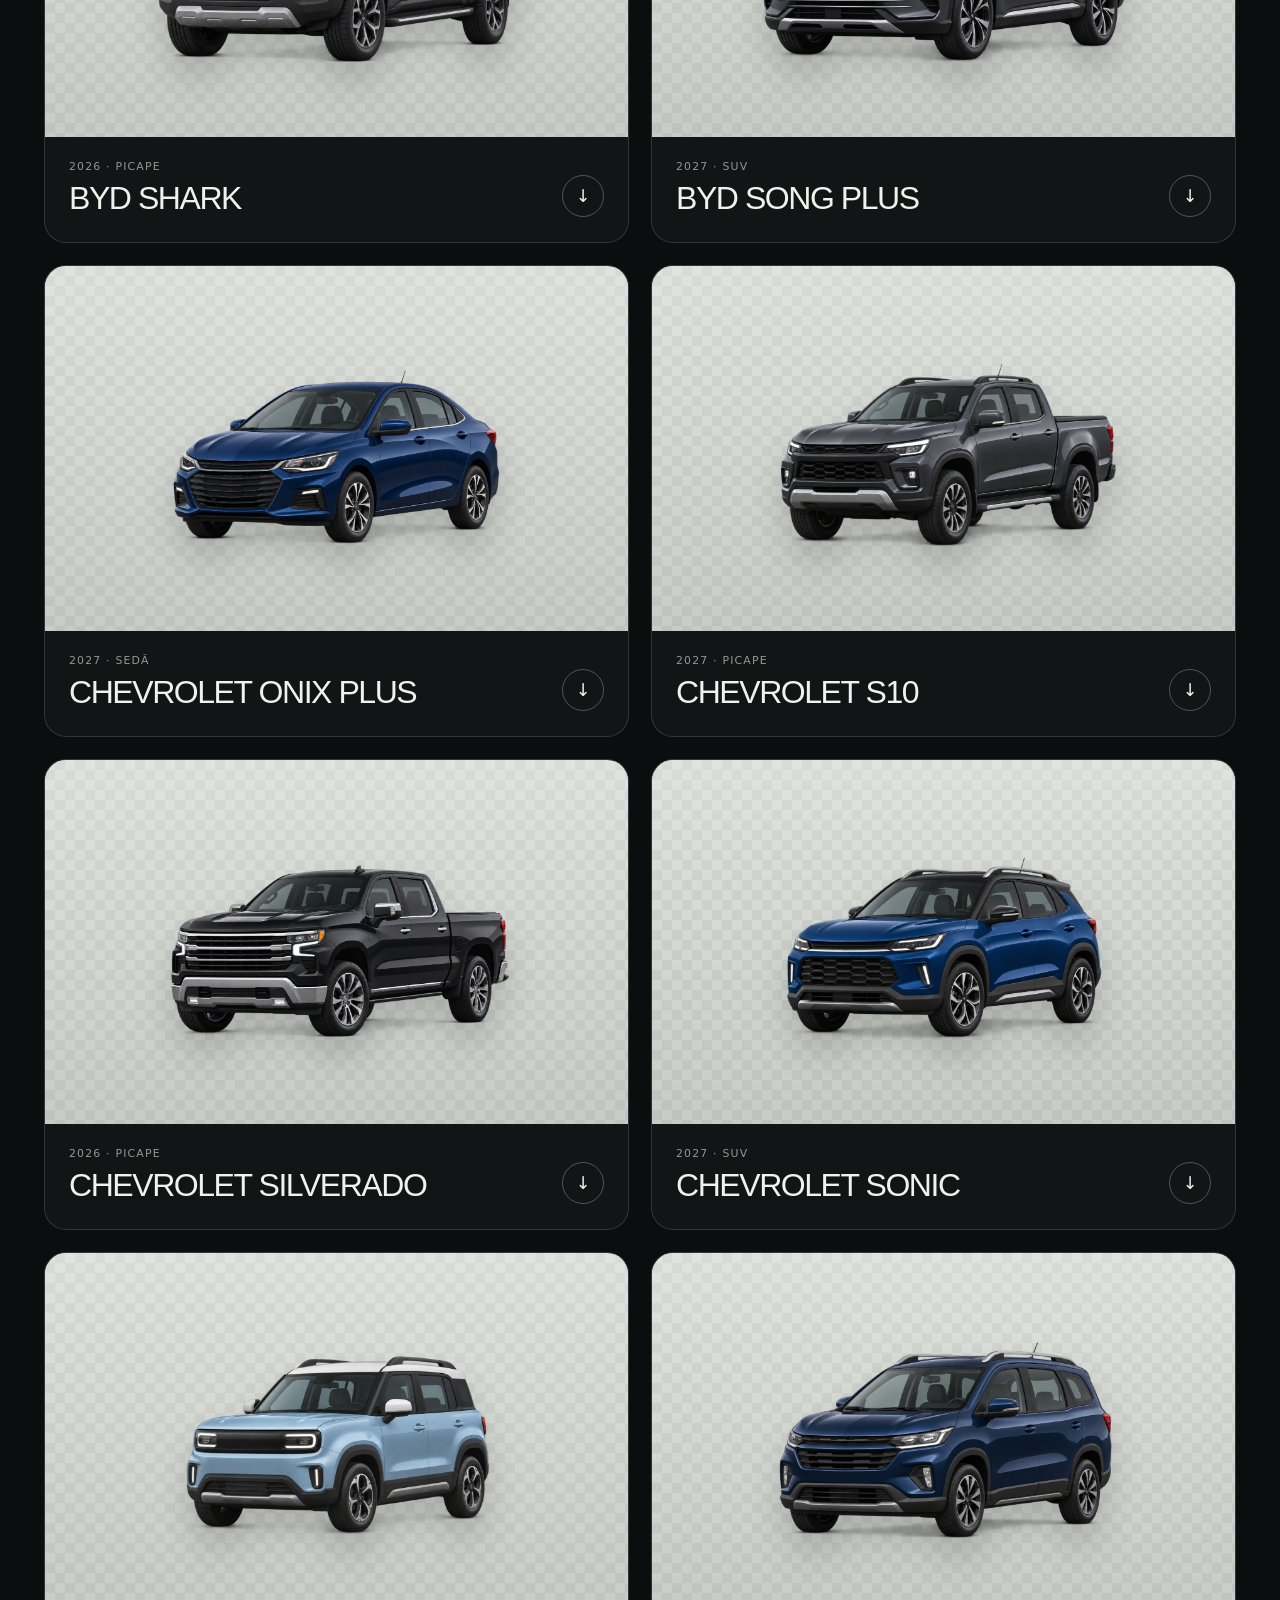
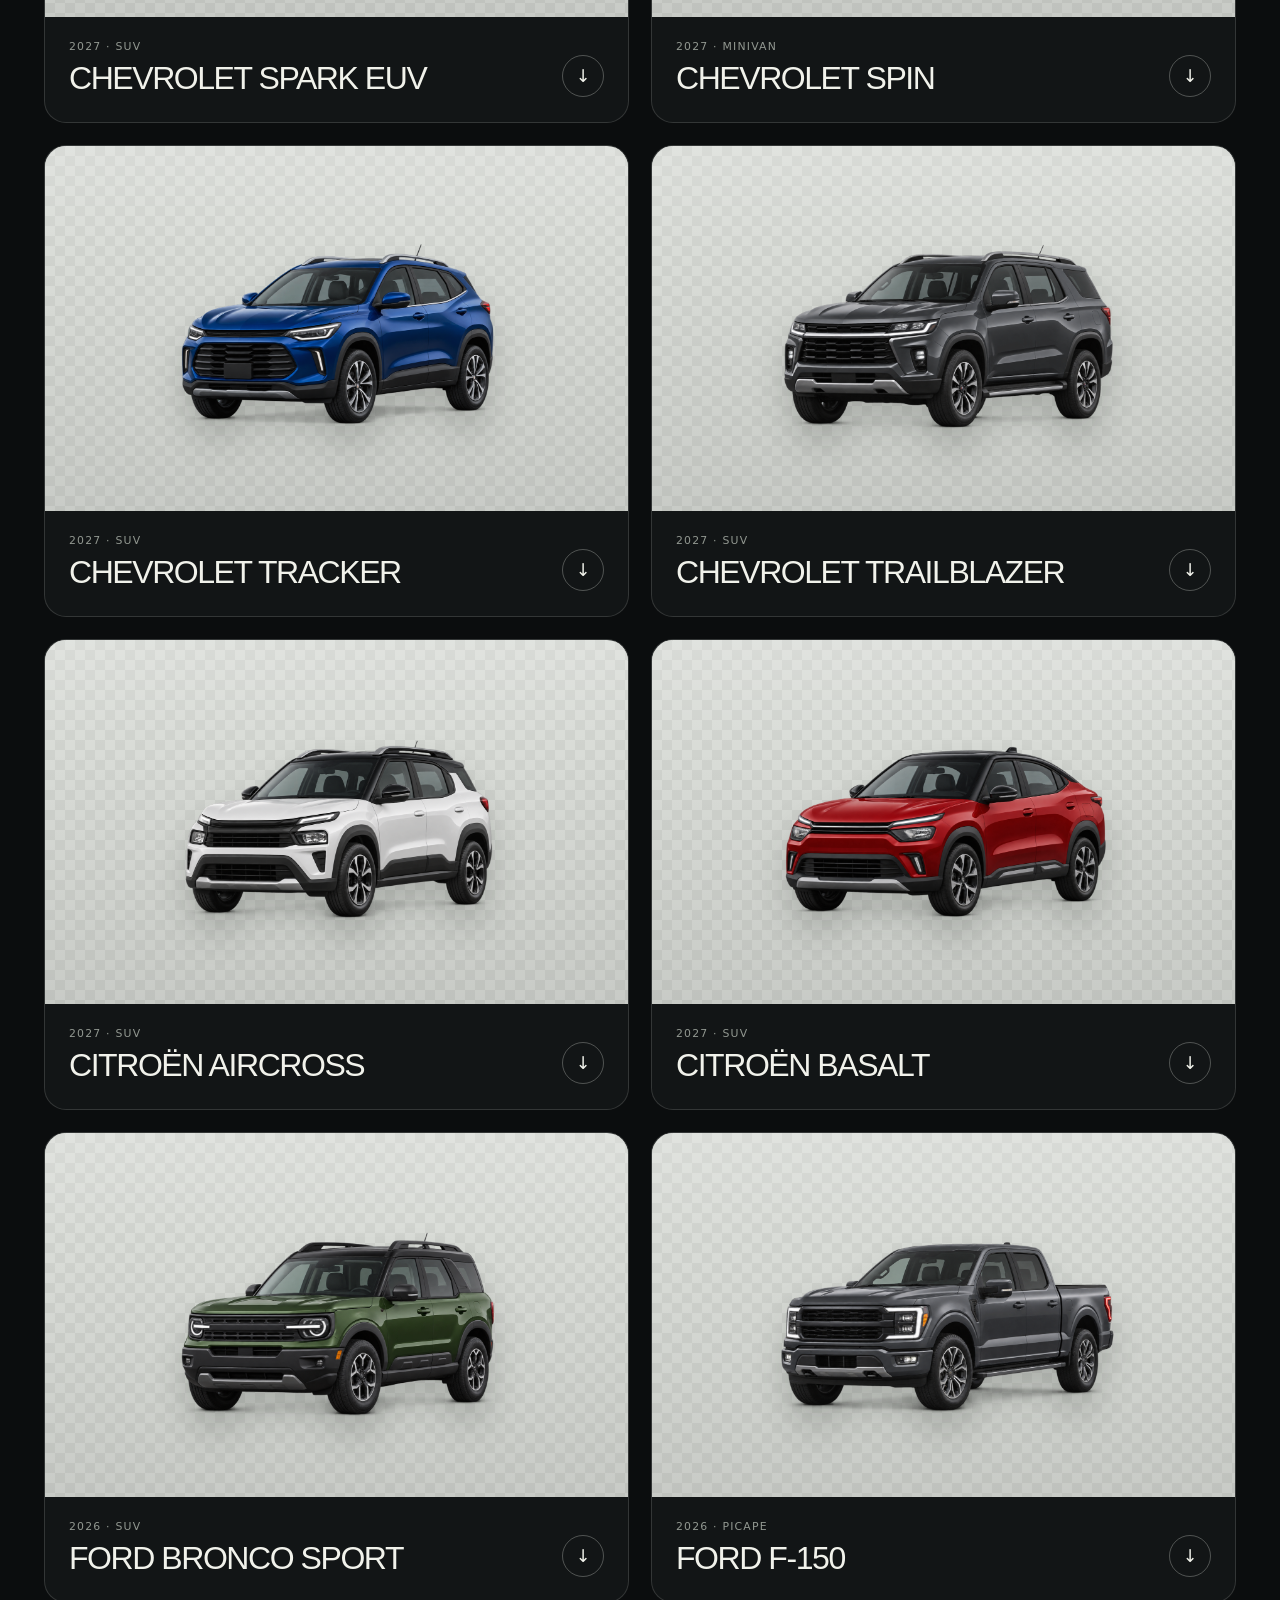
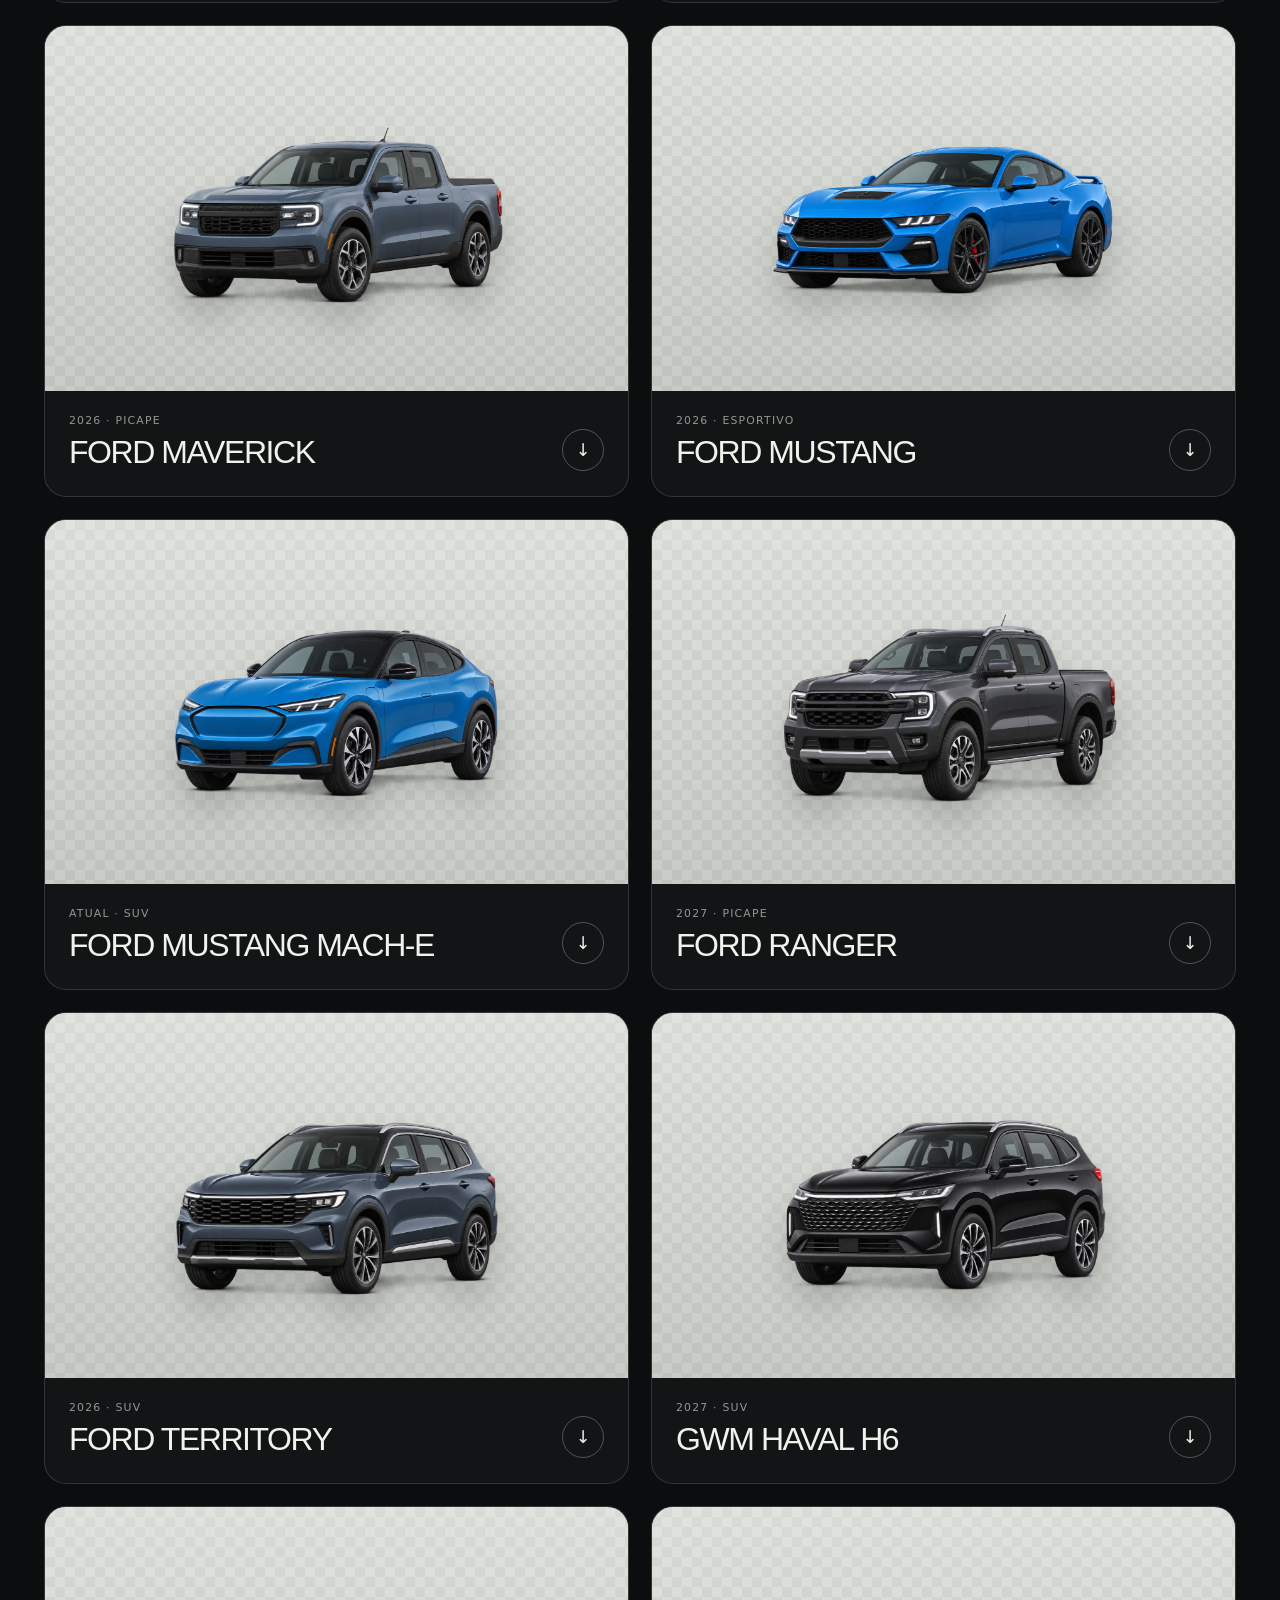
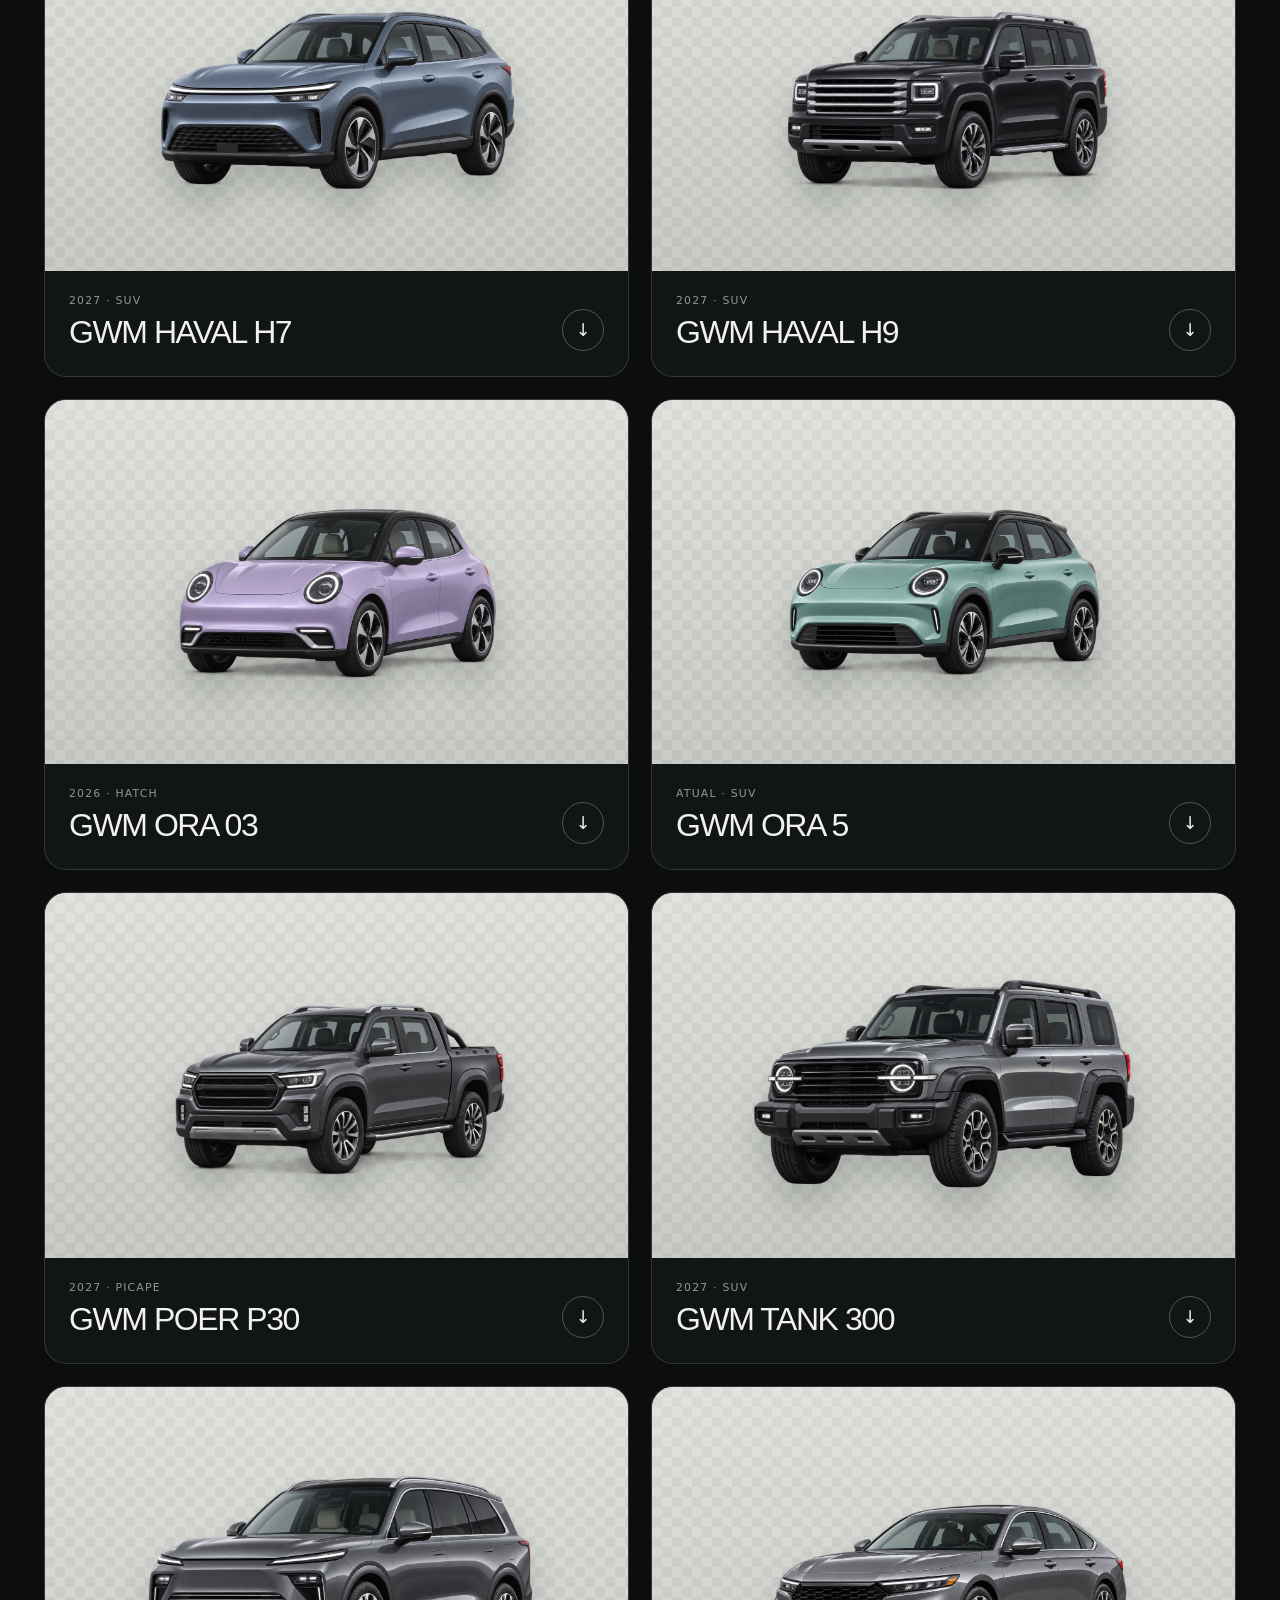
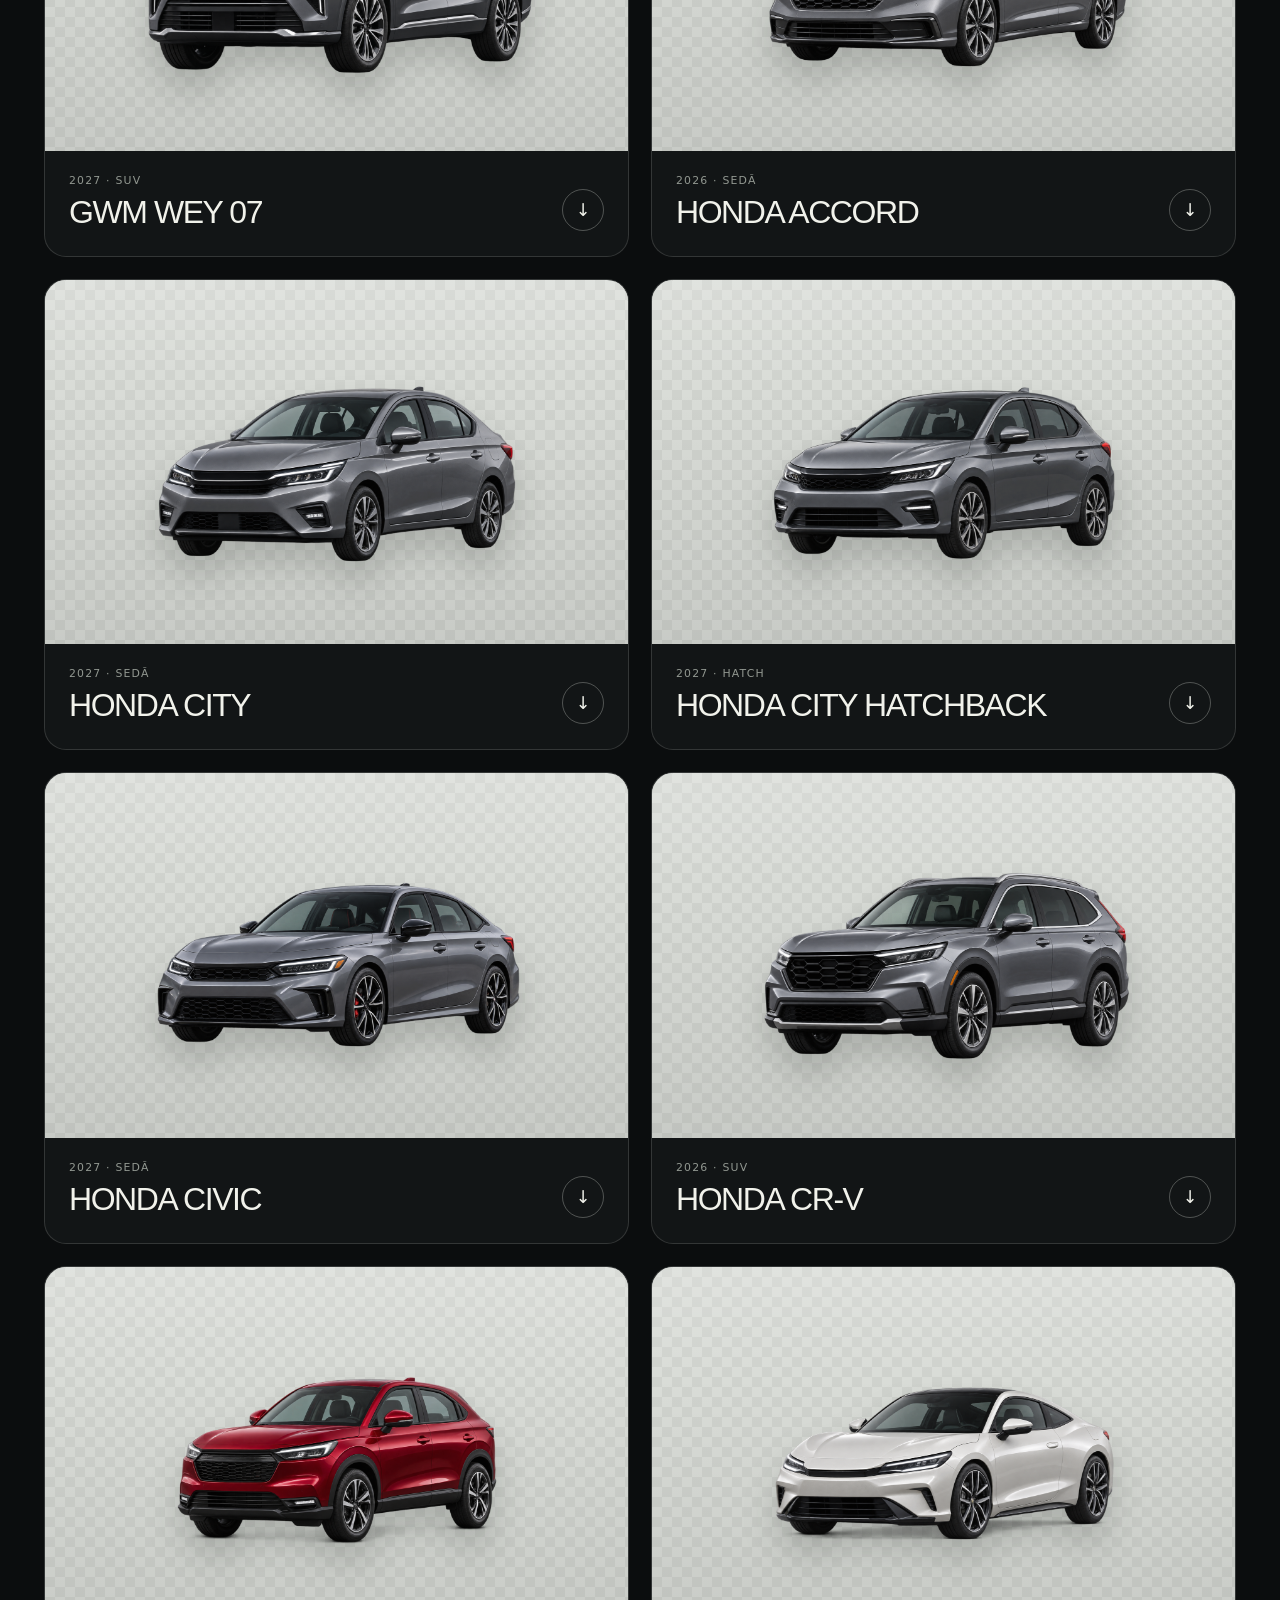
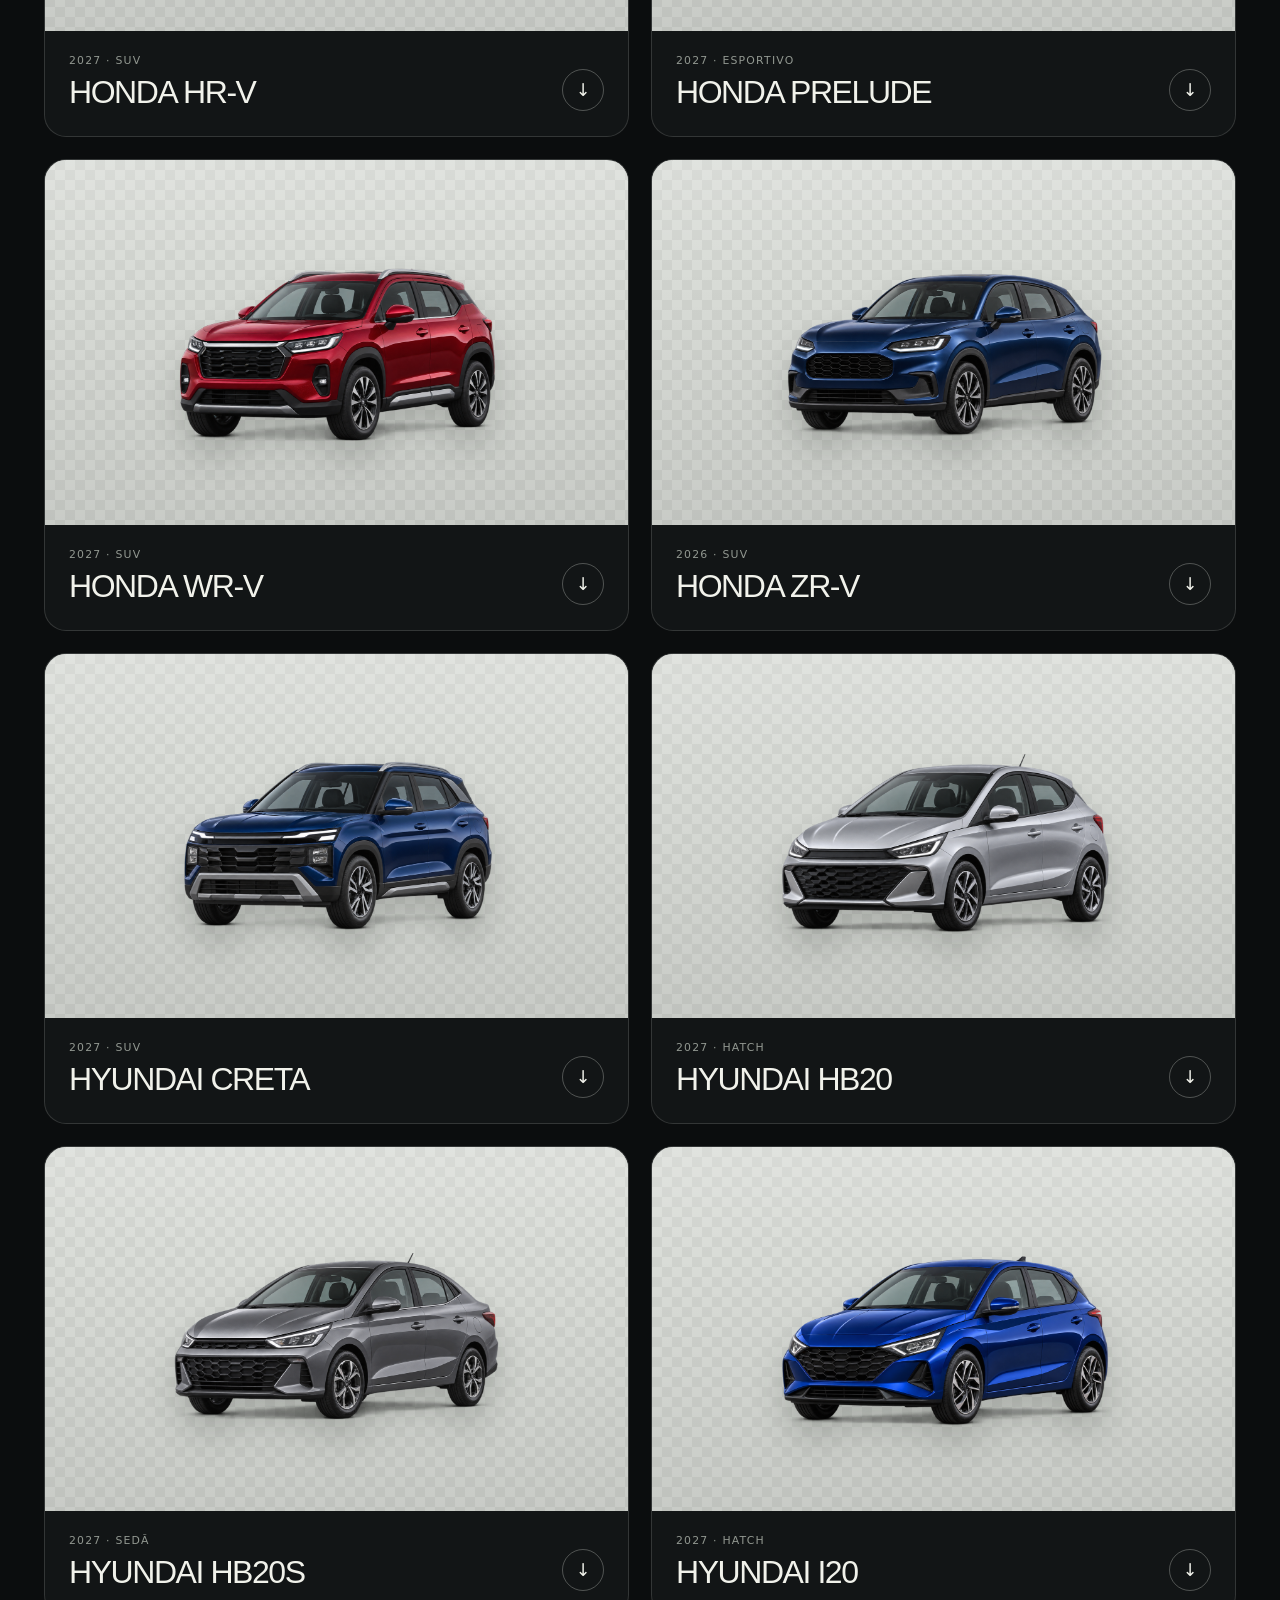
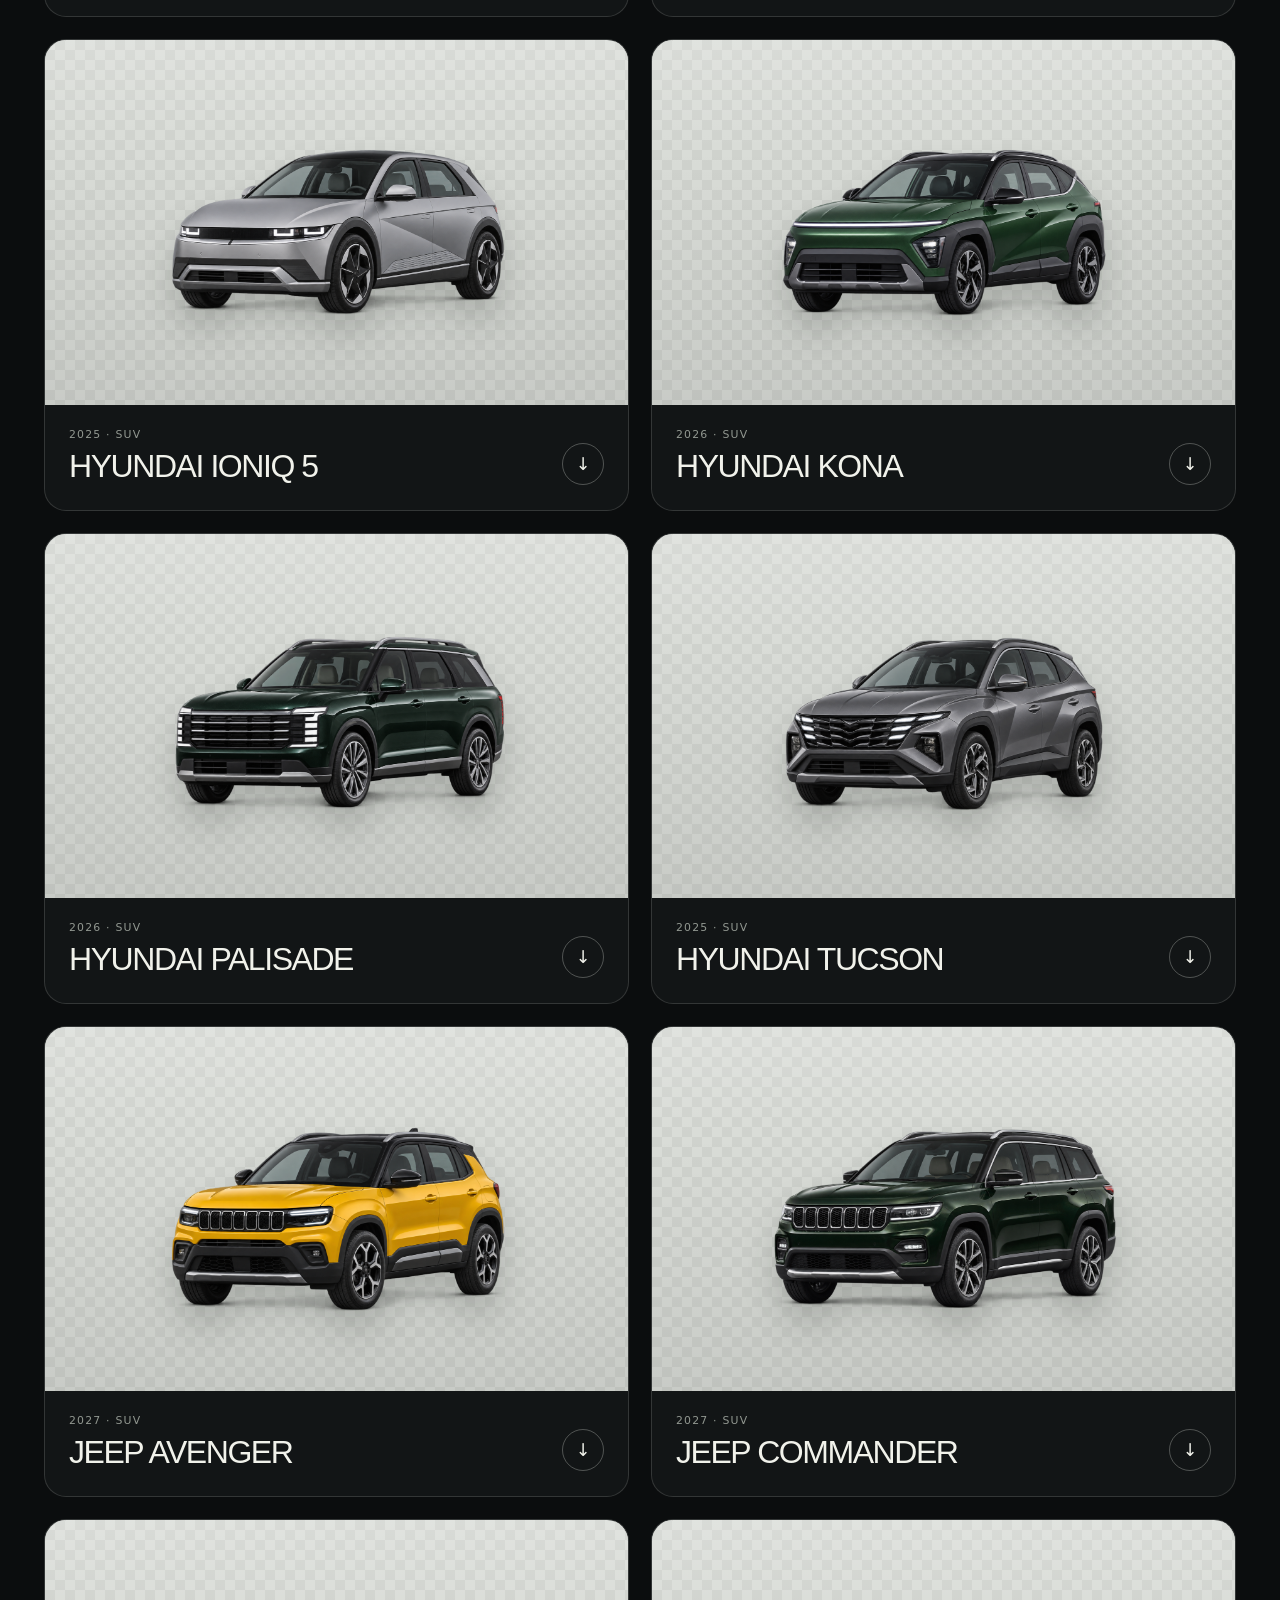
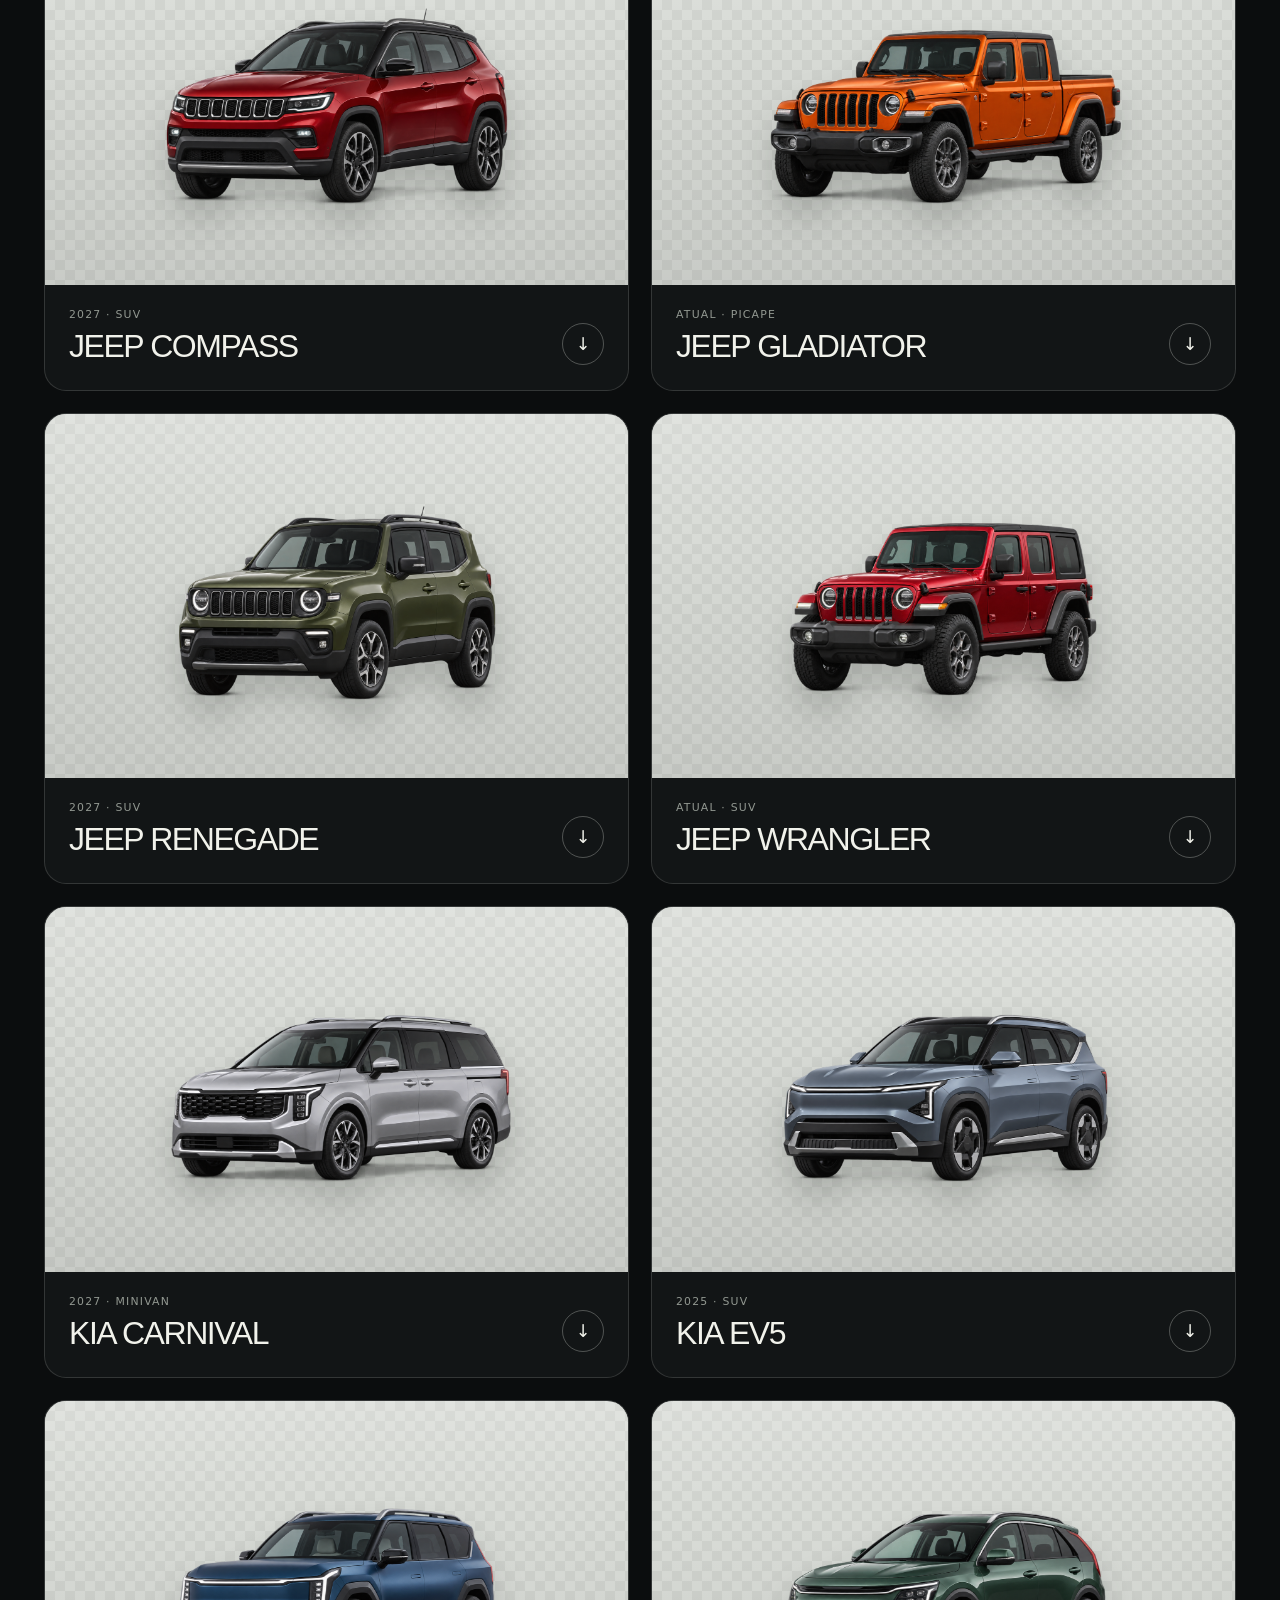
==== commit 45135061: "Add Citroen and Fiat image collection" ====
--- a/index.html
+++ b/index.html
@@ -38,7 +38,7 @@
 
           <dl class="hero-stats" aria-label="Resumo do acervo">
             <div>
-              <dt id="collection-count">120</dt>
+              <dt id="collection-count">130</dt>
               <dd>veículos</dd>
             </div>
             <div>
@@ -58,7 +58,7 @@
               <p class="section-index">01 / Acervo</p>
               <h2 id="collection-title">Escolha um modelo</h2>
             </div>
-            <p class="results-count" aria-live="polite"><span id="visible-count">120</span> resultados</p>
+            <p class="results-count" aria-live="polite"><span id="visible-count">130</span> resultados</p>
           </div>
 
           <div class="toolbar">
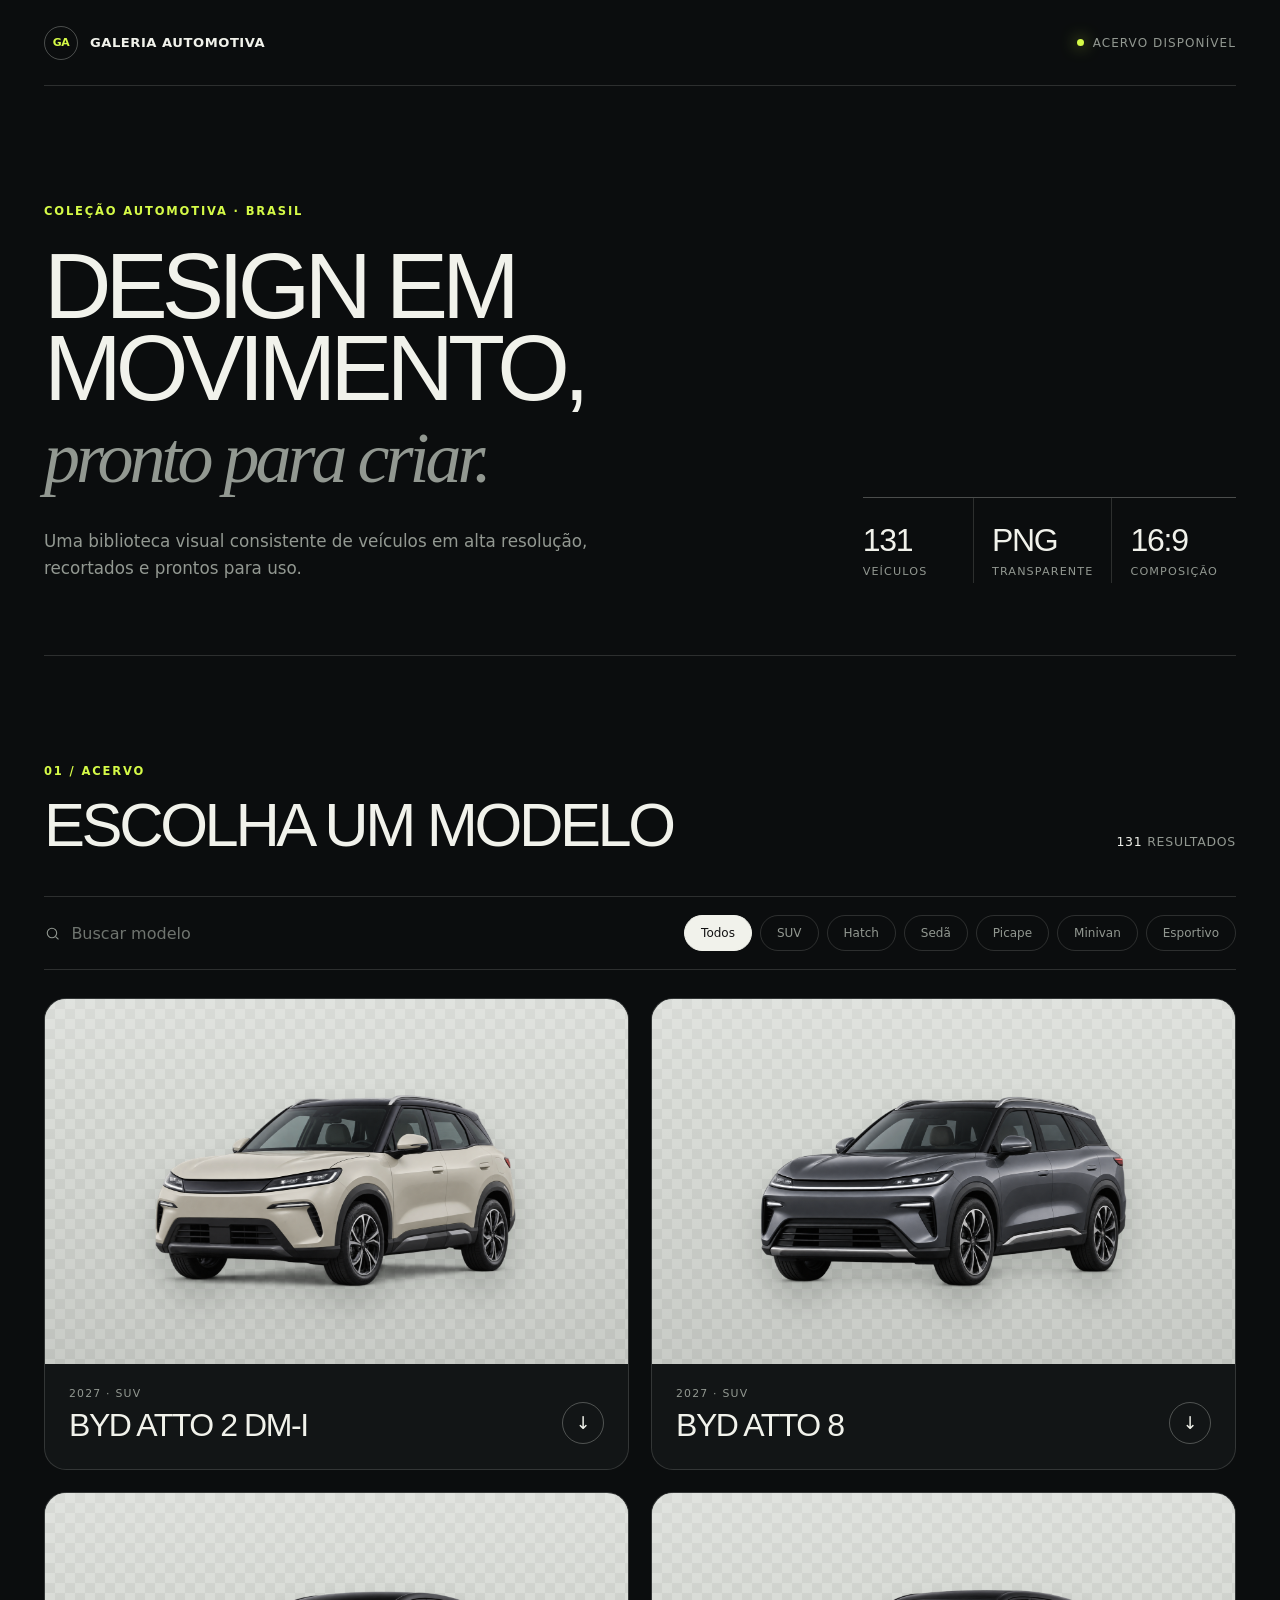
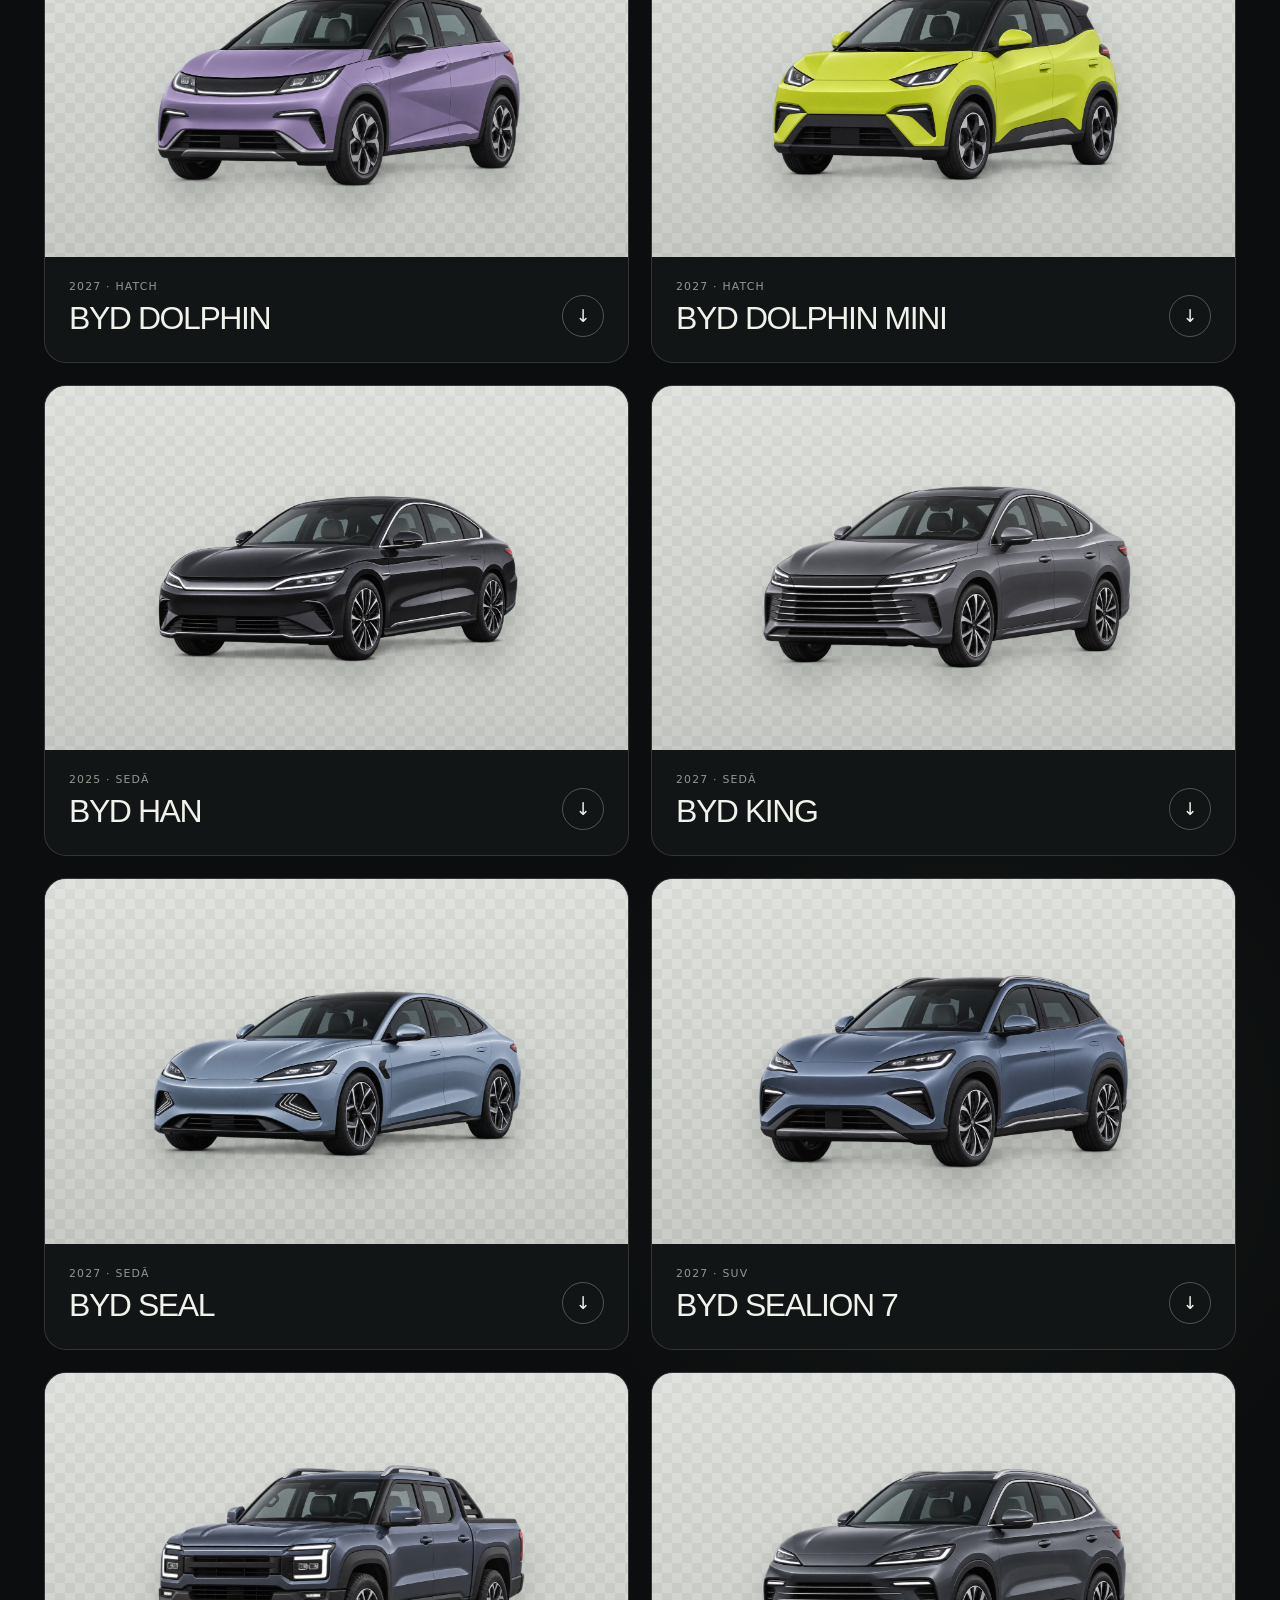
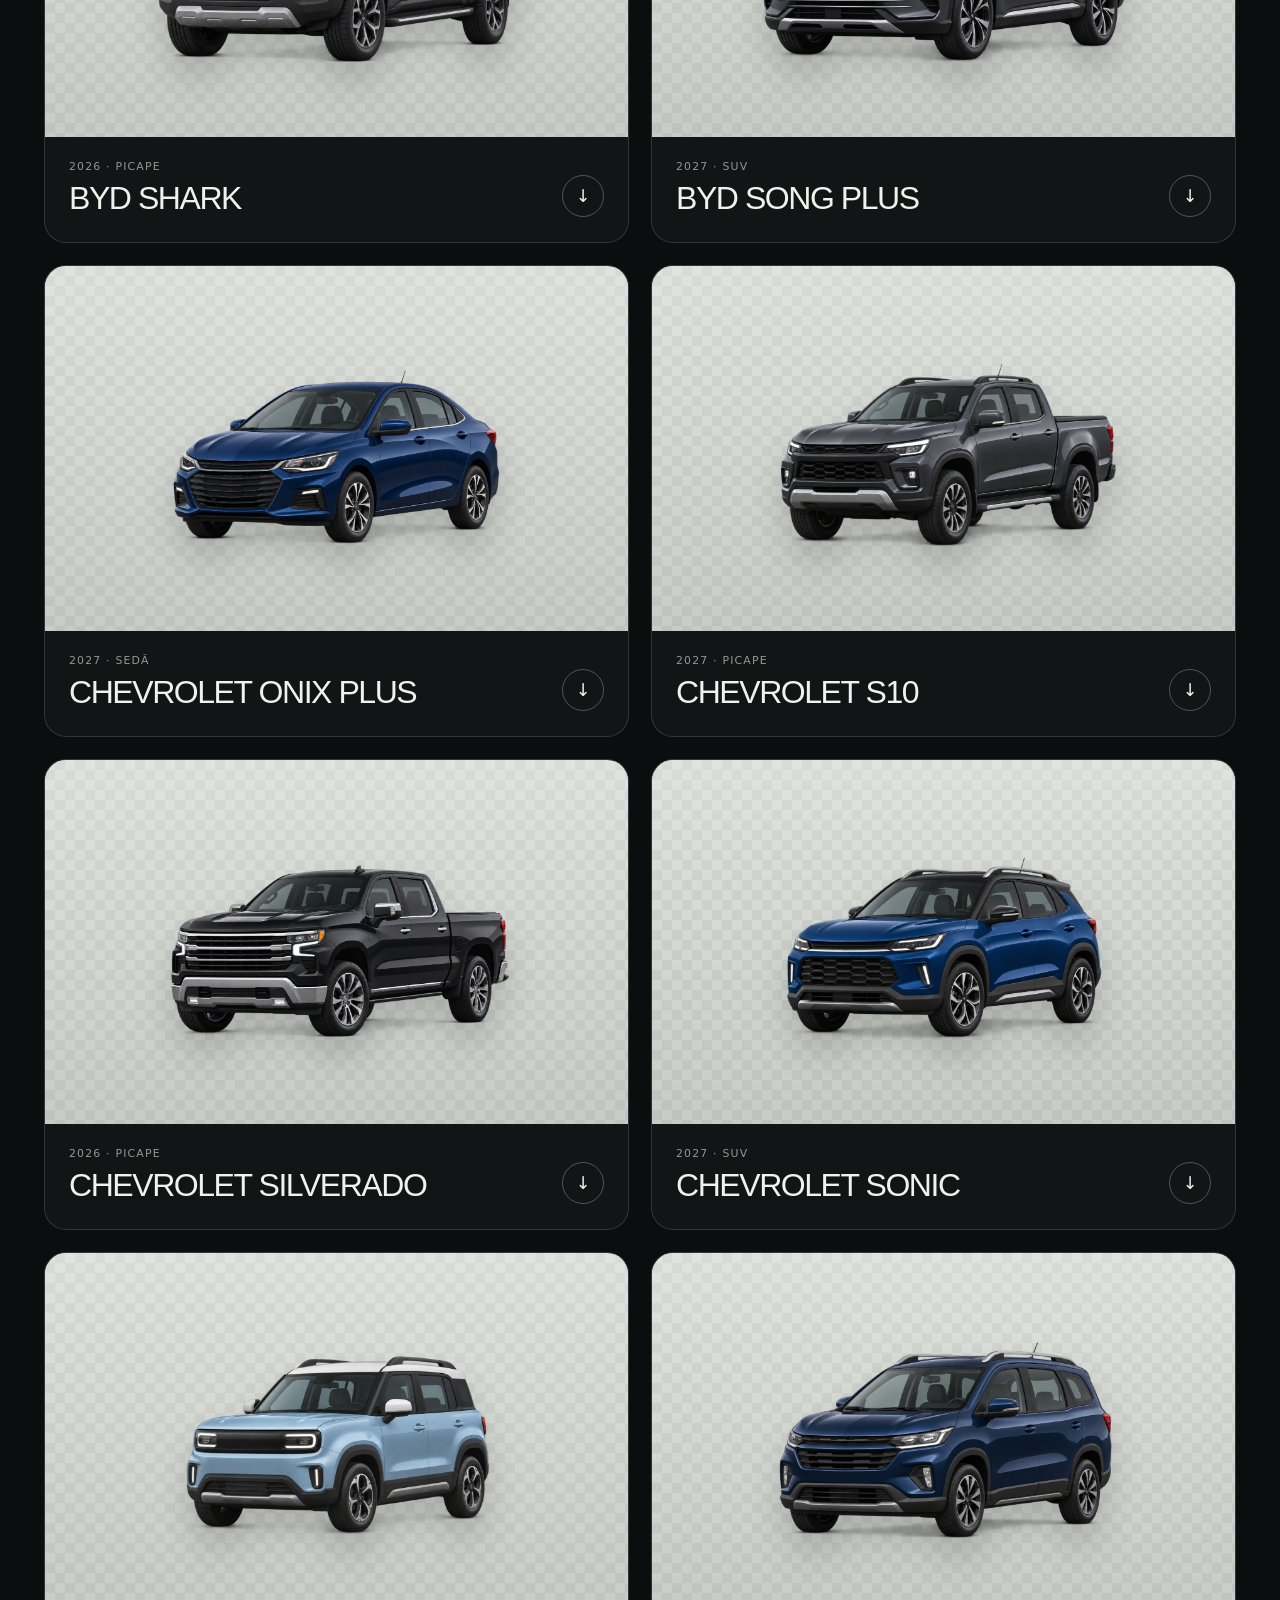
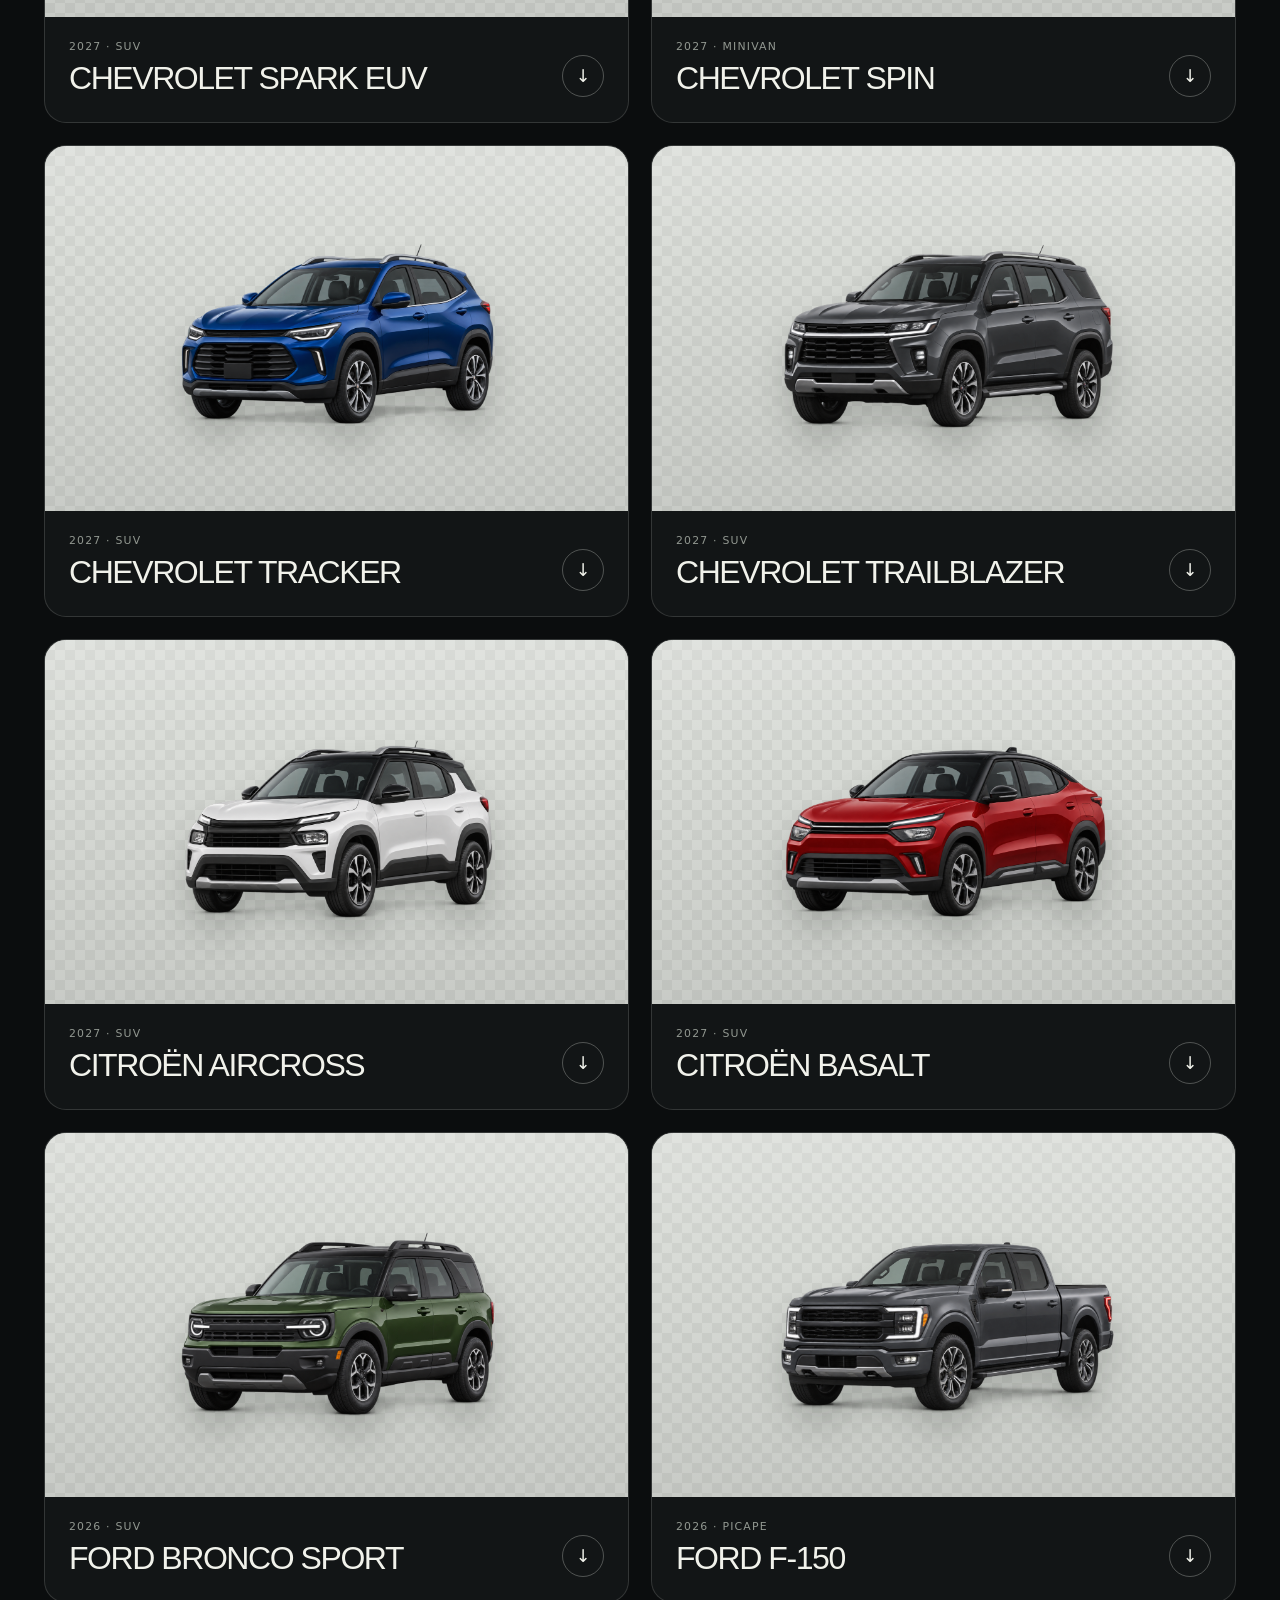
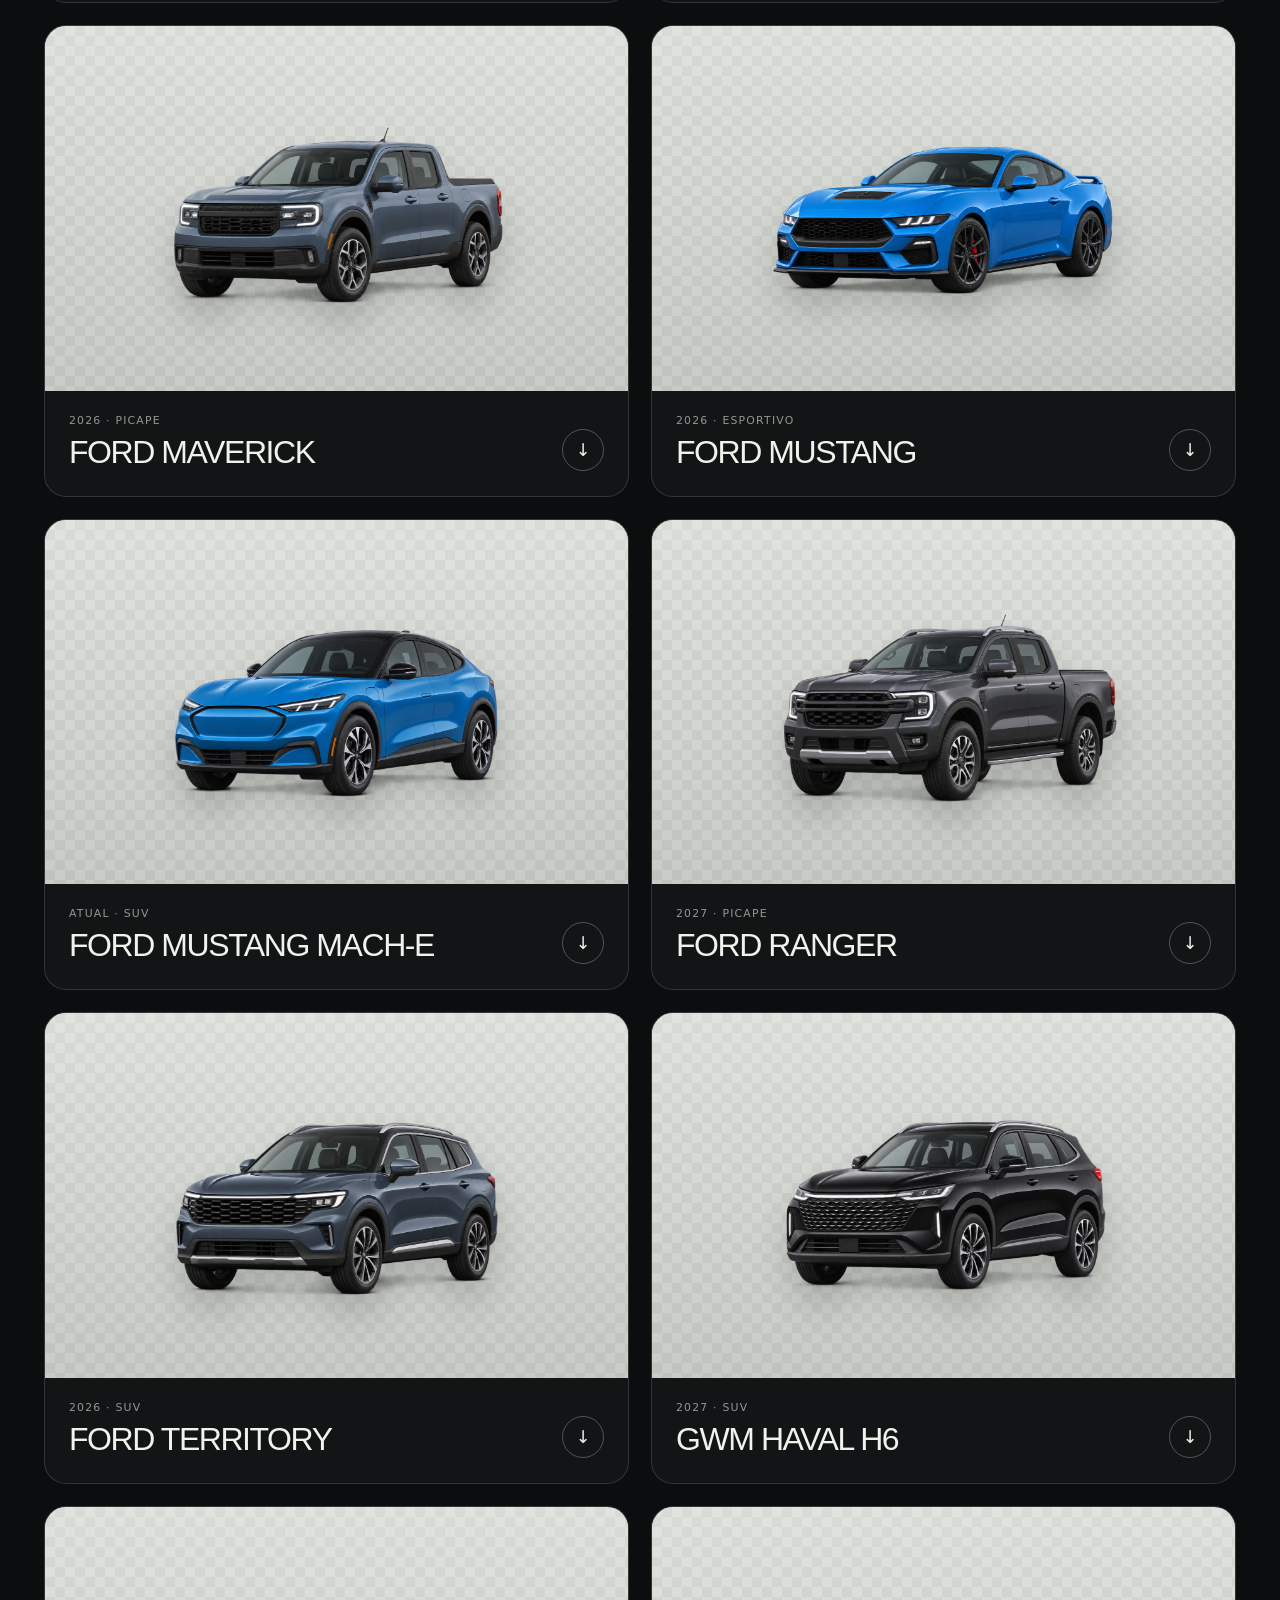
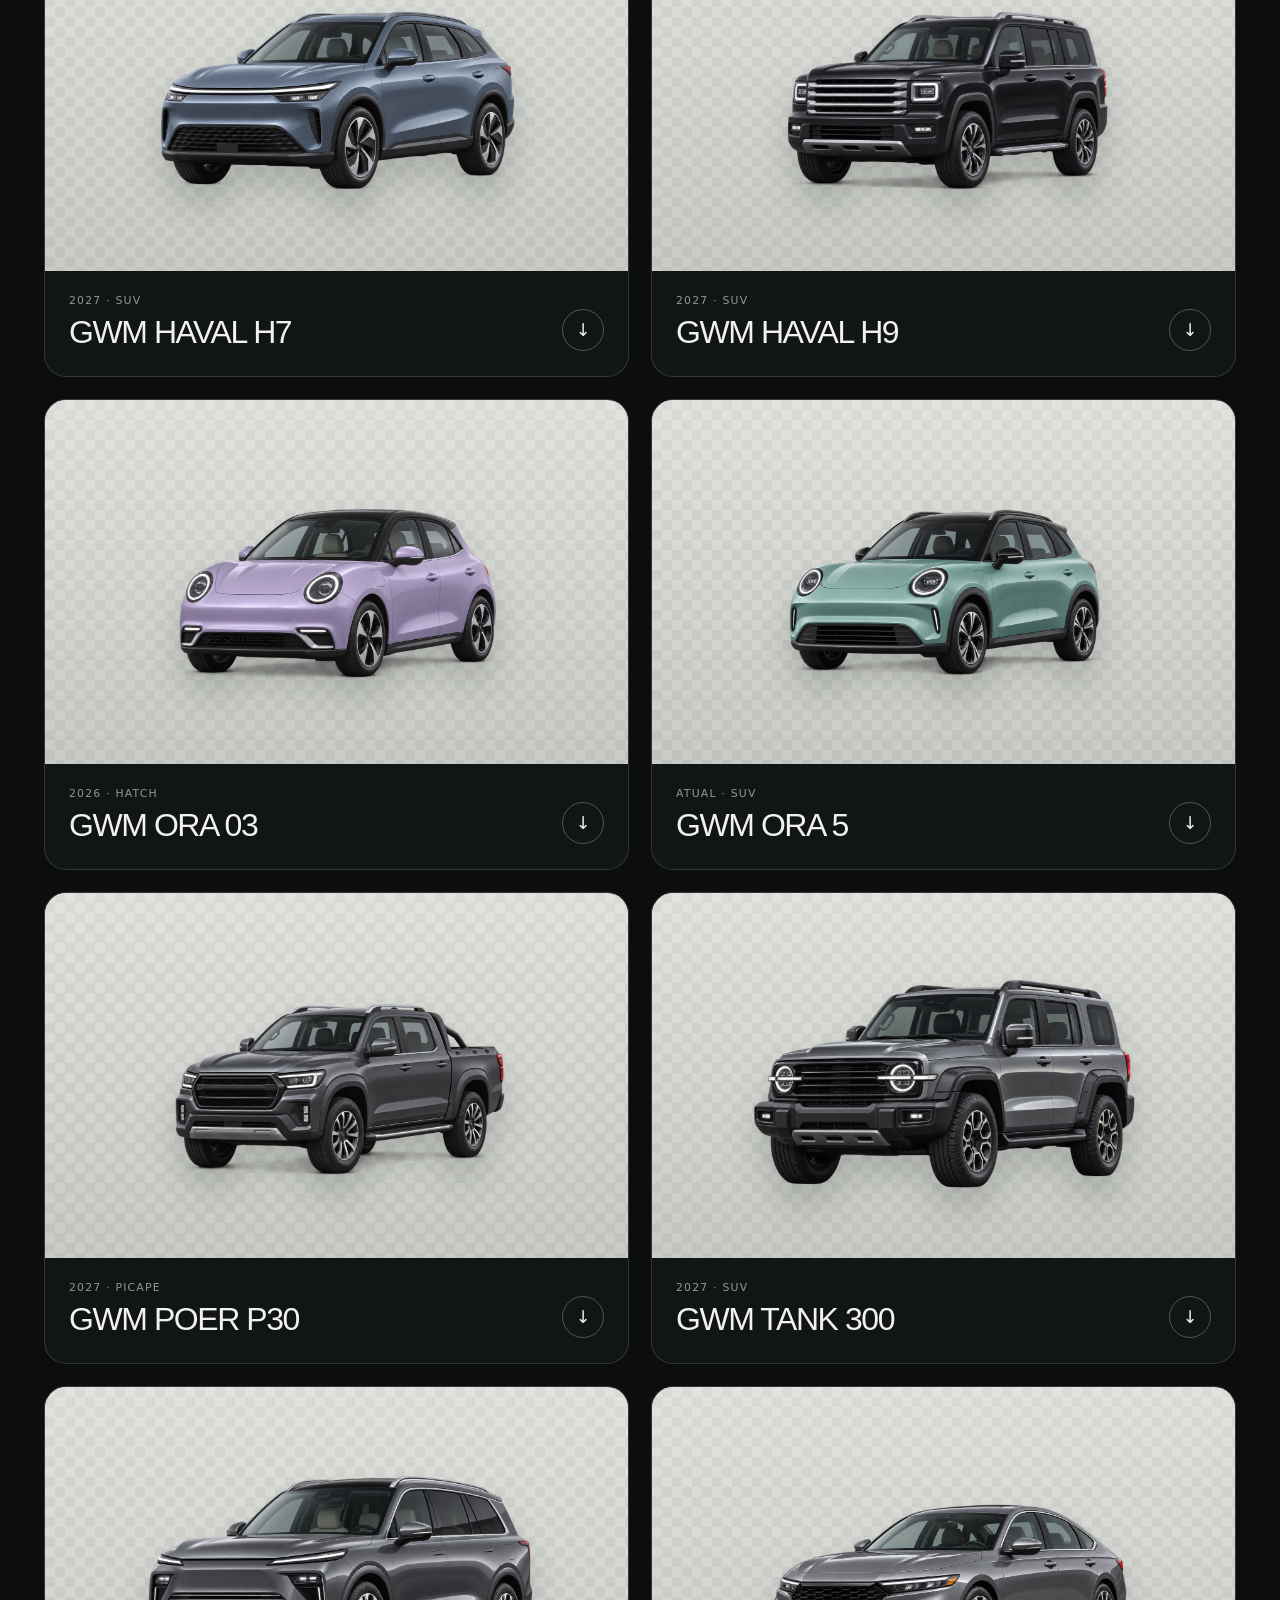
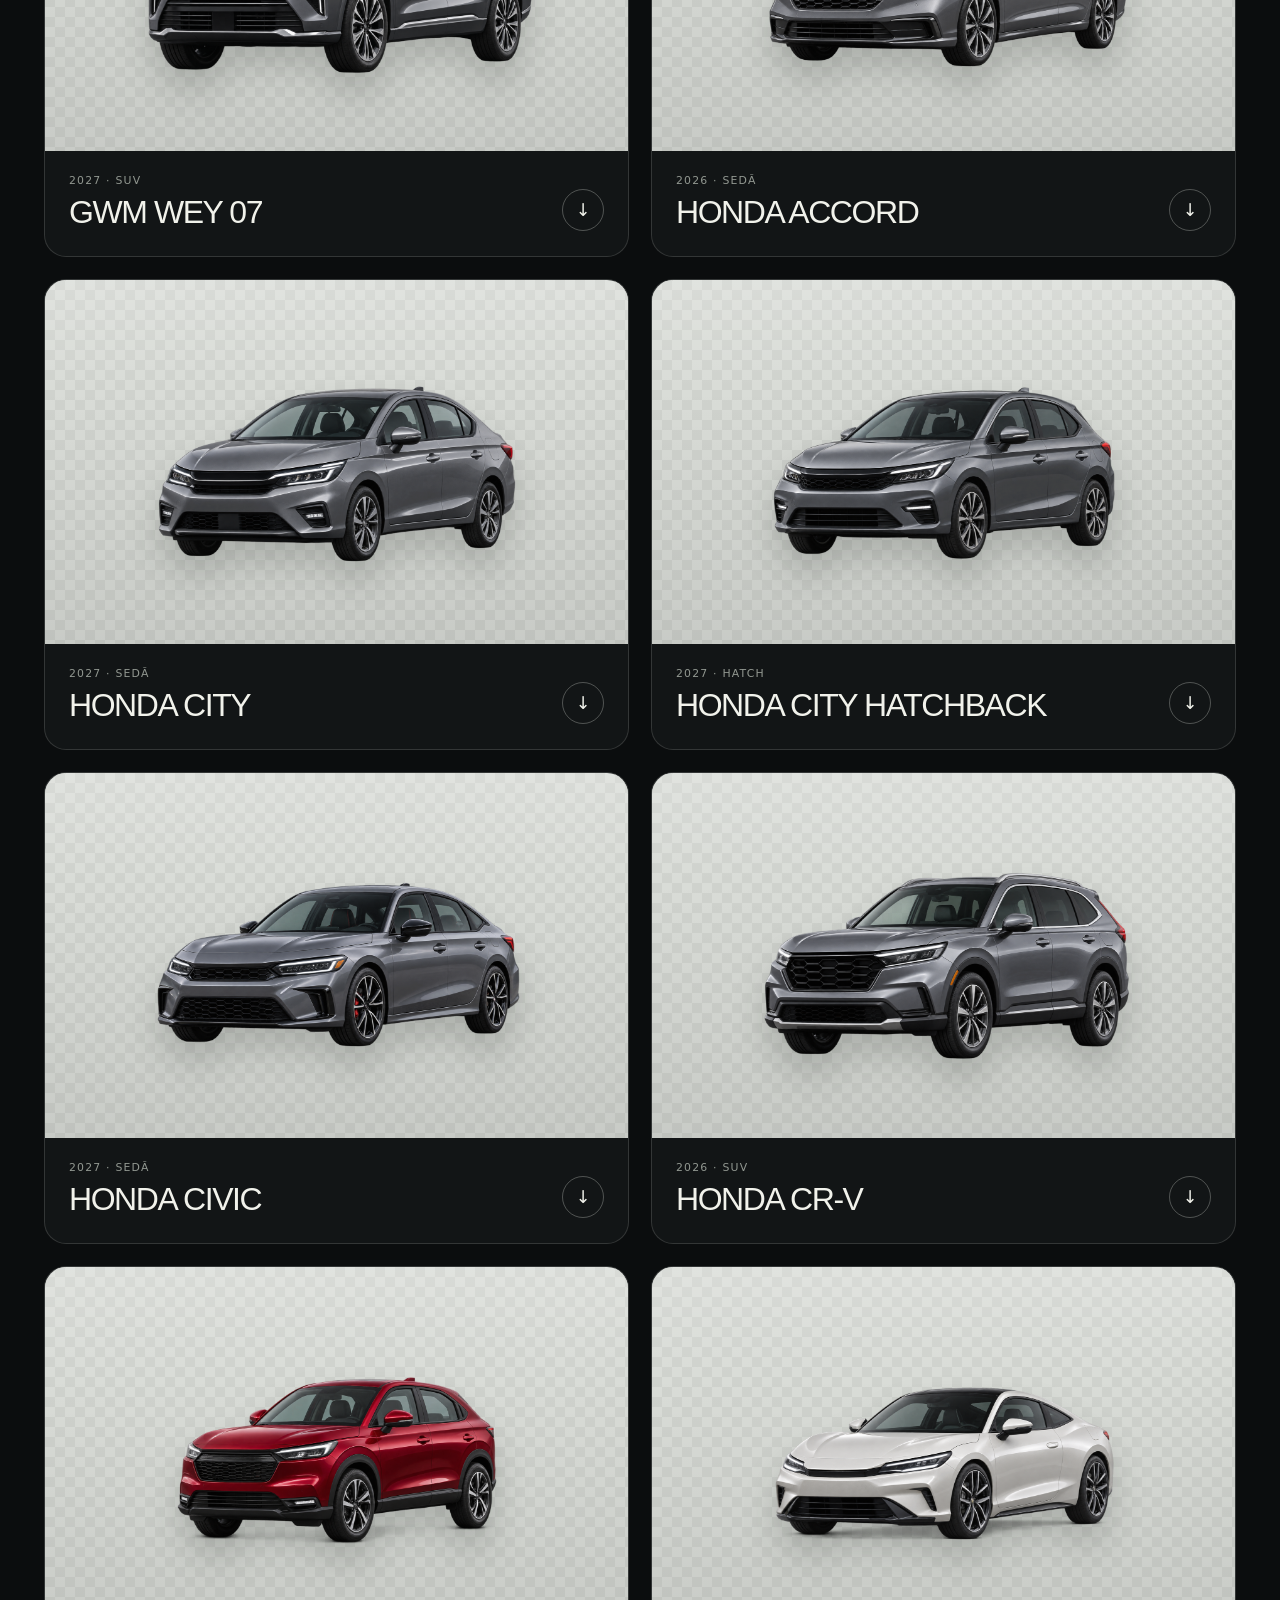
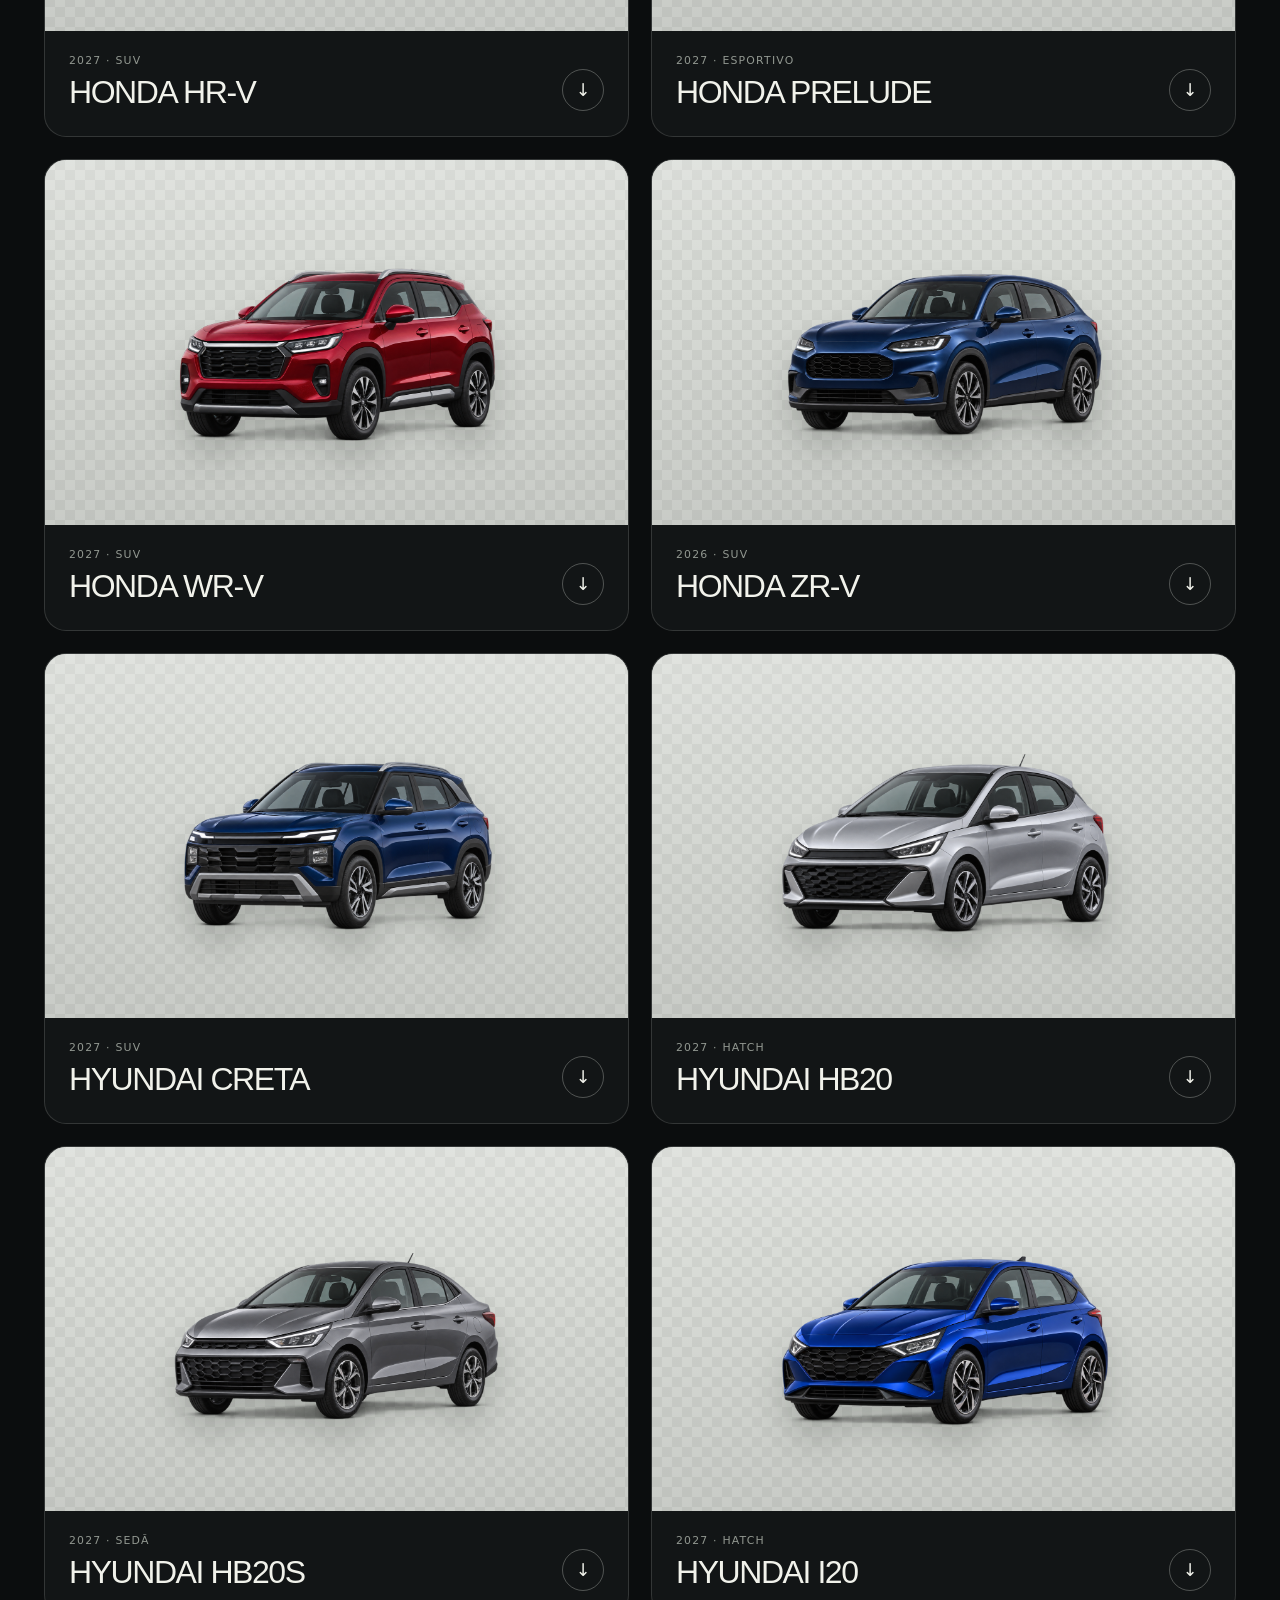
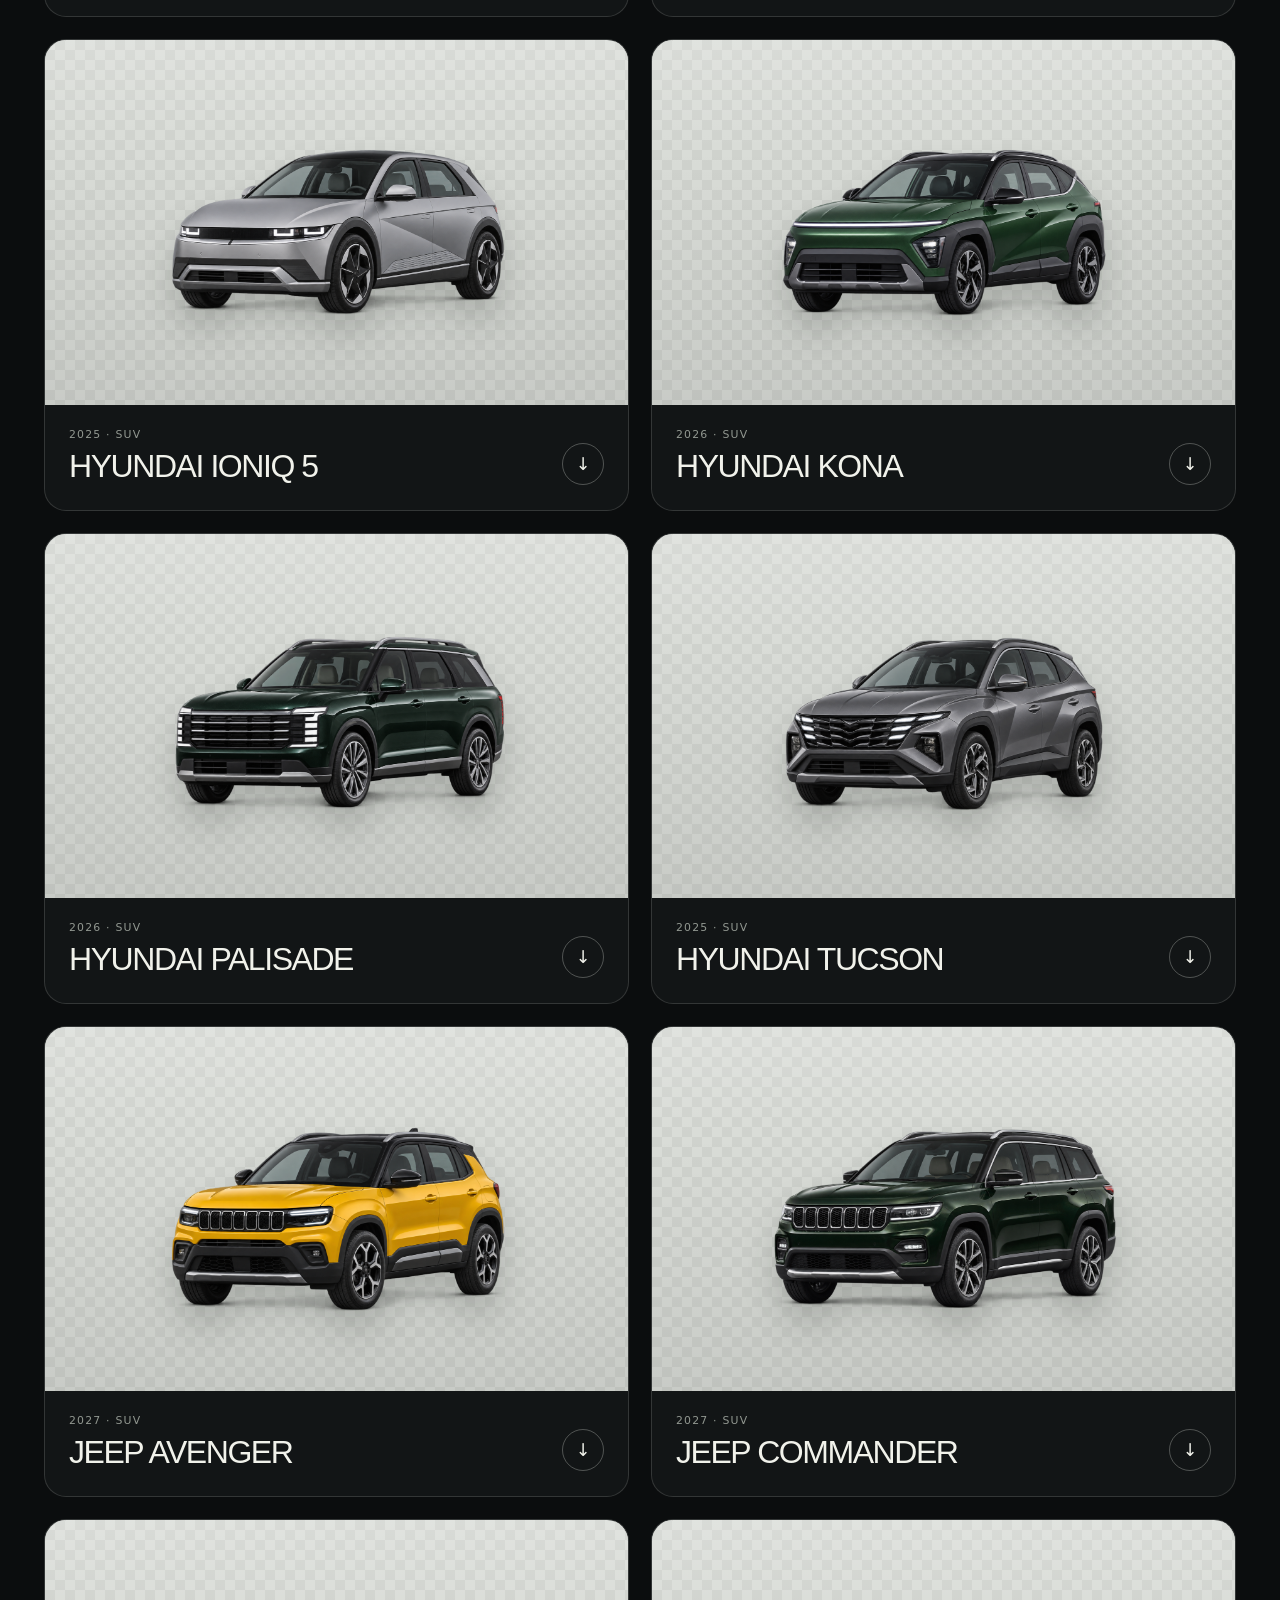
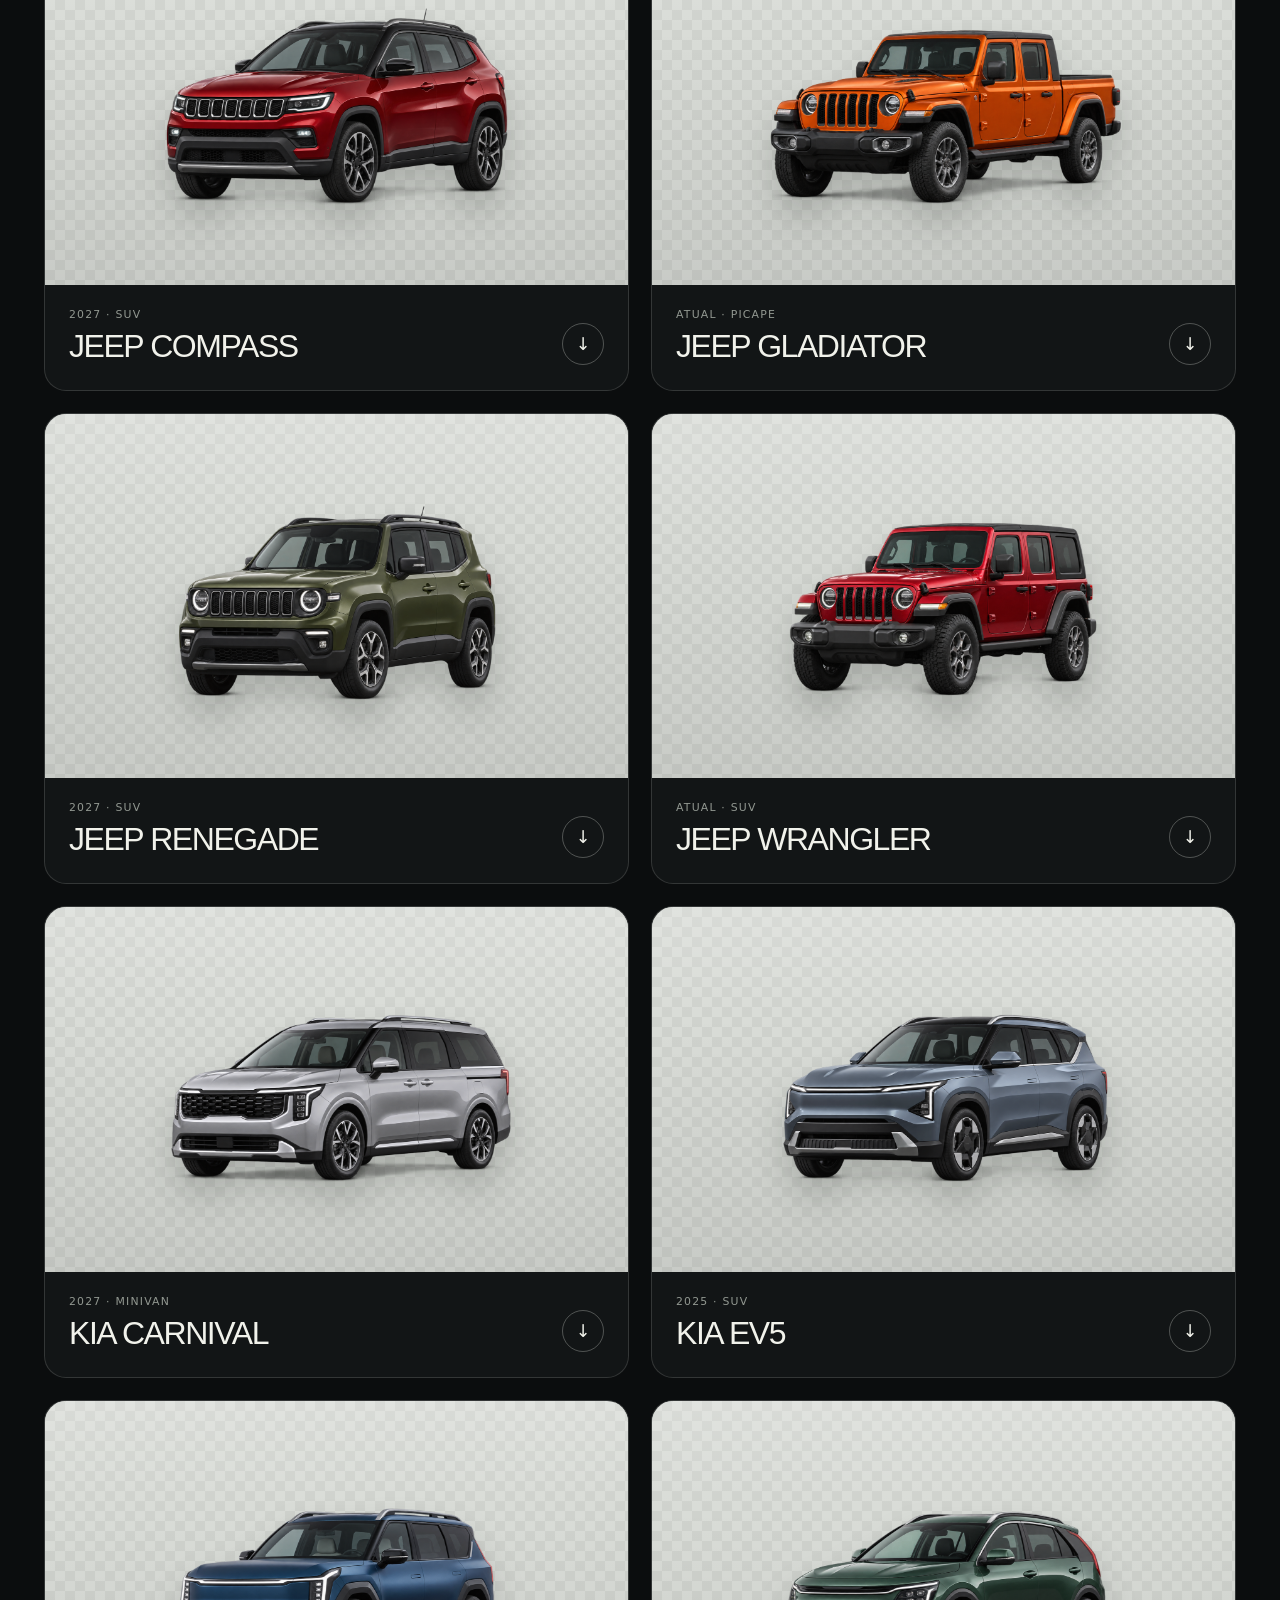
==== commit 7c7e0a35: "Add Volkswagen Virtus image collection" ====
--- a/index.html
+++ b/index.html
@@ -38,7 +38,7 @@
 
           <dl class="hero-stats" aria-label="Resumo do acervo">
             <div>
-              <dt id="collection-count">130</dt>
+              <dt id="collection-count">131</dt>
               <dd>veículos</dd>
             </div>
             <div>
@@ -58,7 +58,7 @@
               <p class="section-index">01 / Acervo</p>
               <h2 id="collection-title">Escolha um modelo</h2>
             </div>
-            <p class="results-count" aria-live="polite"><span id="visible-count">130</span> resultados</p>
+            <p class="results-count" aria-live="polite"><span id="visible-count">131</span> resultados</p>
           </div>
 
           <div class="toolbar">
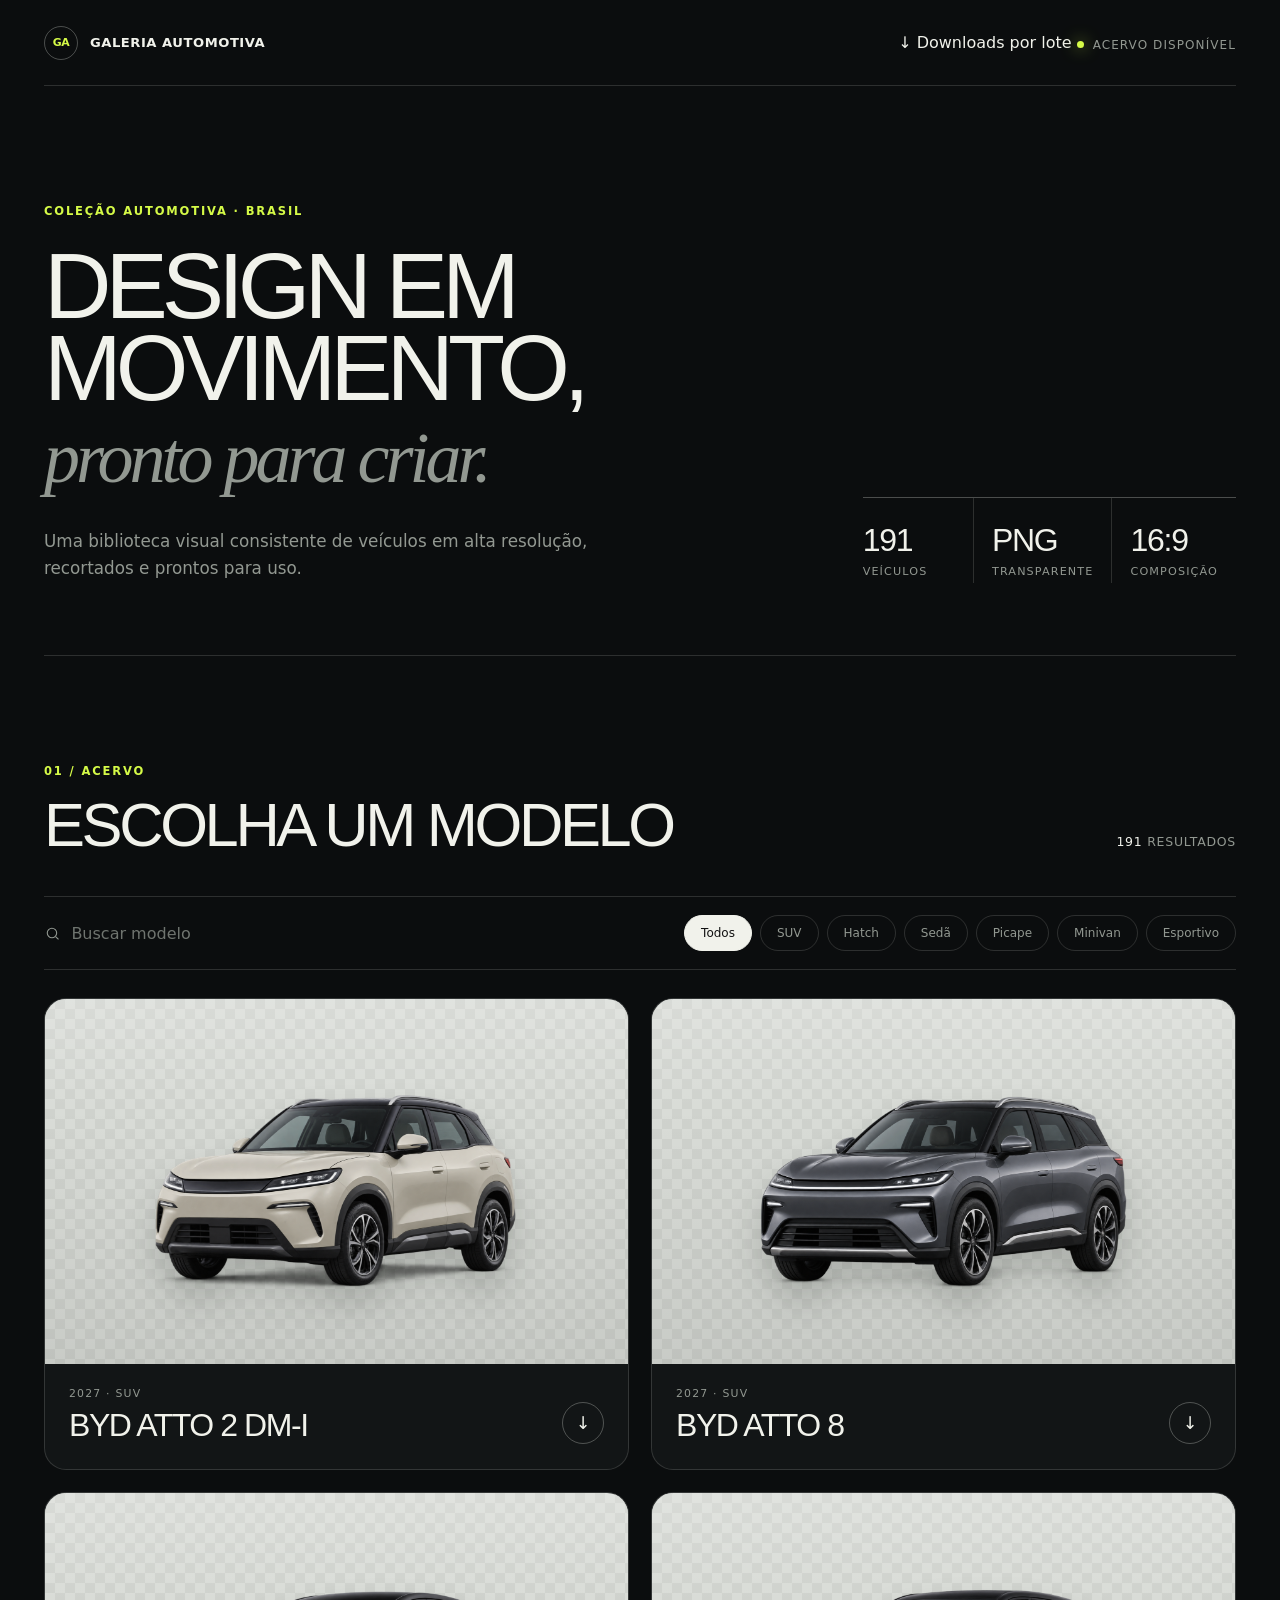
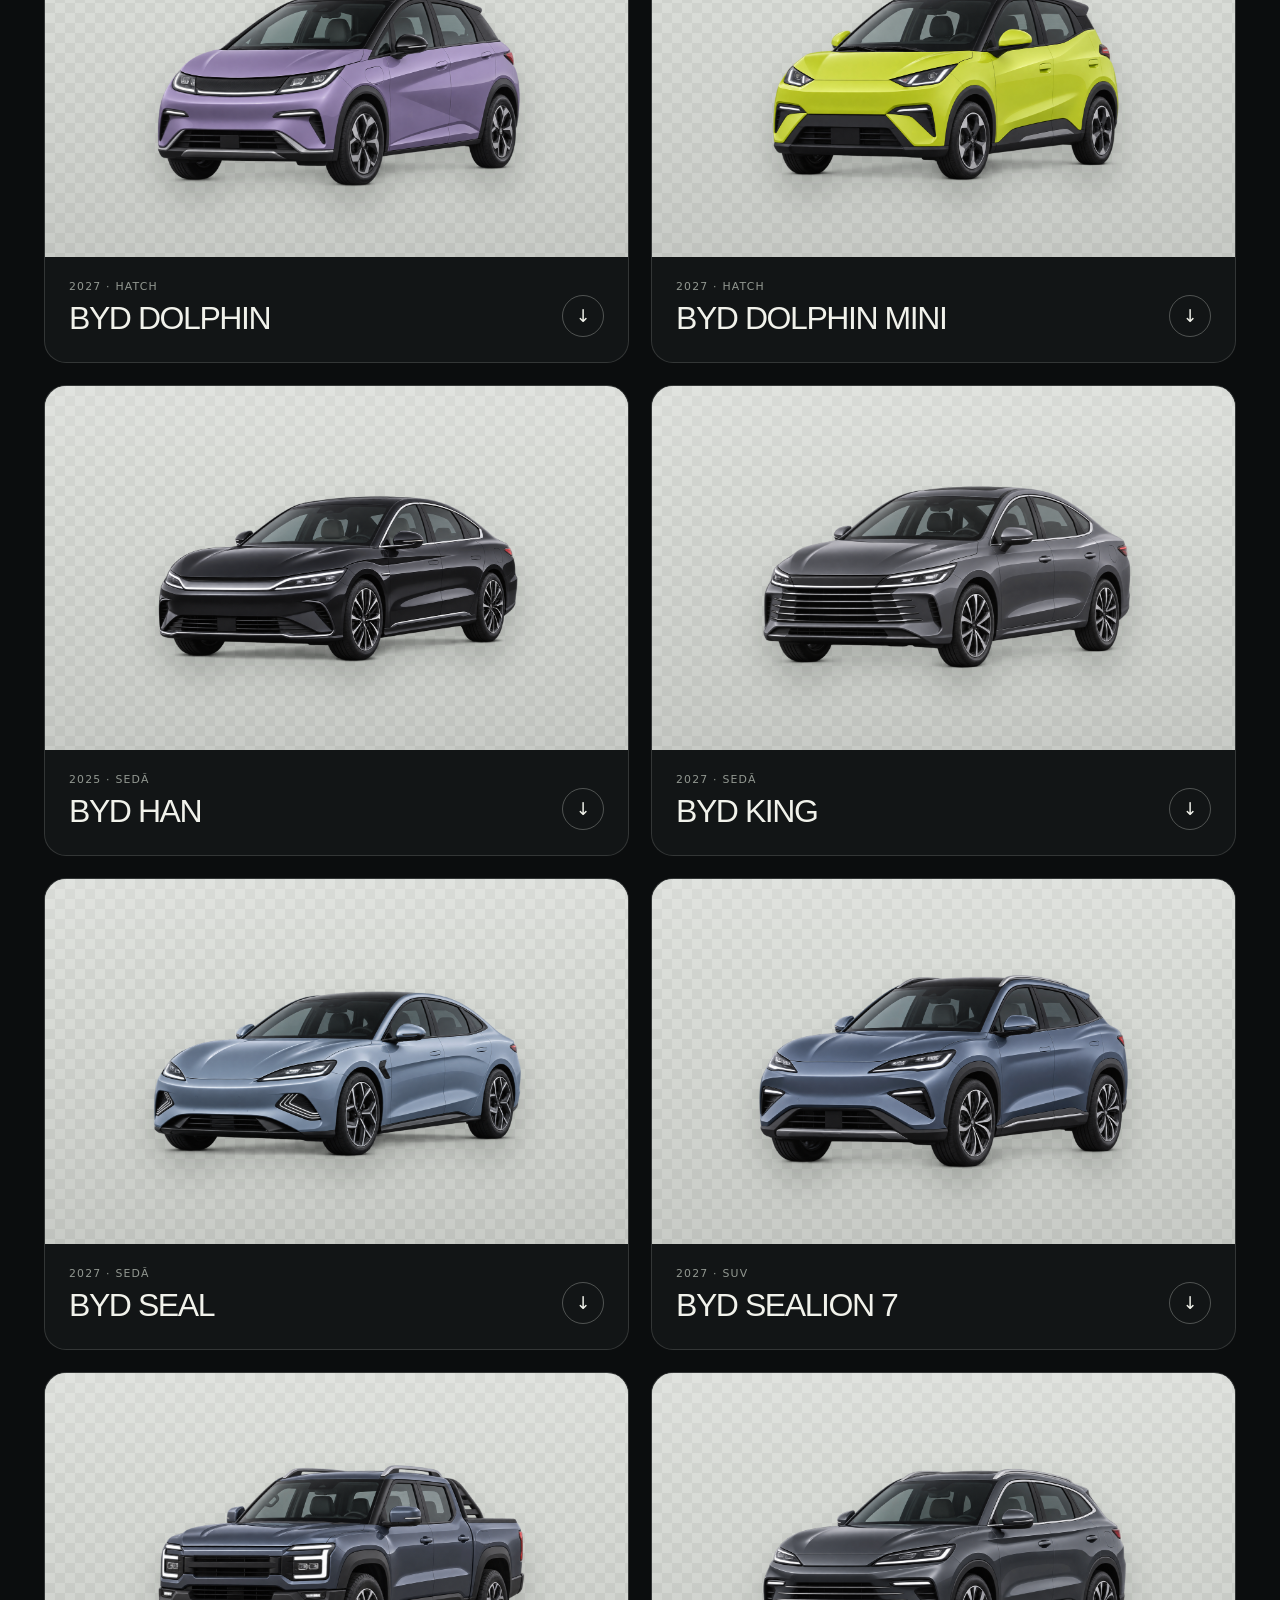
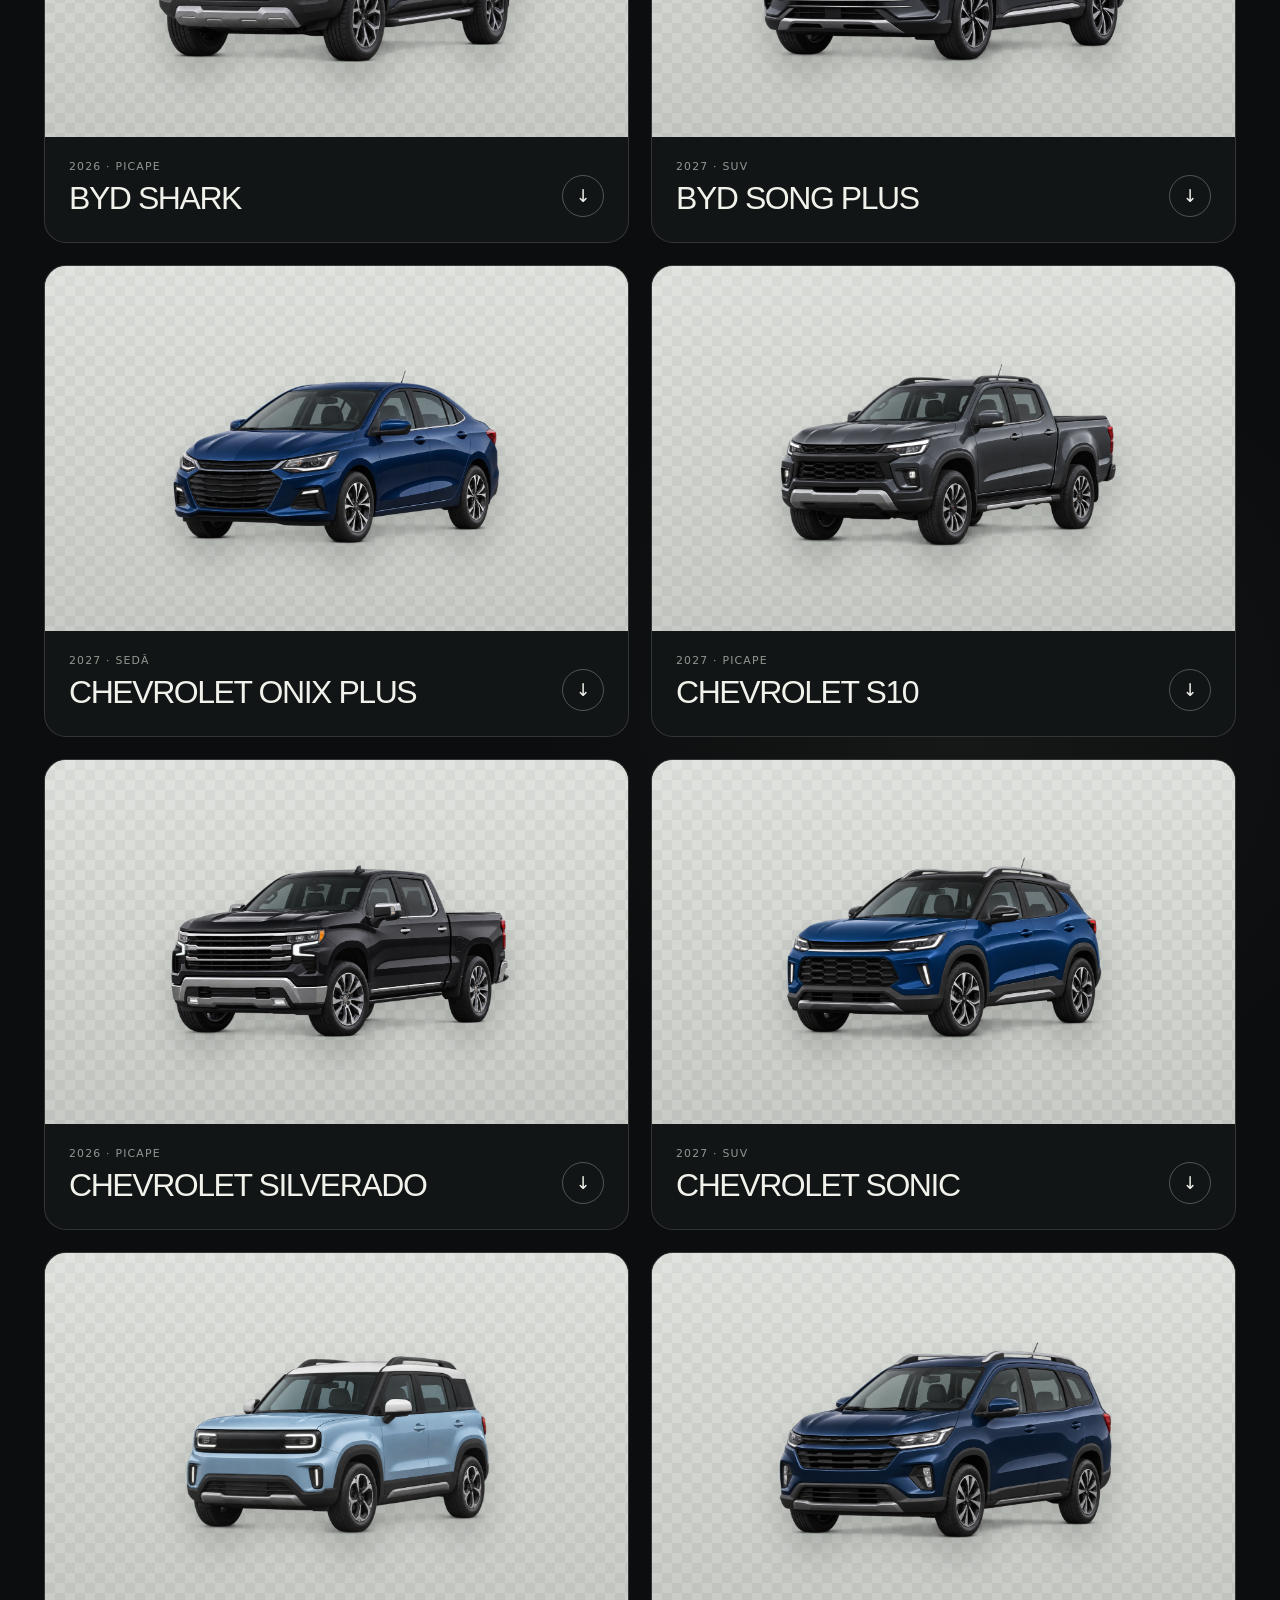
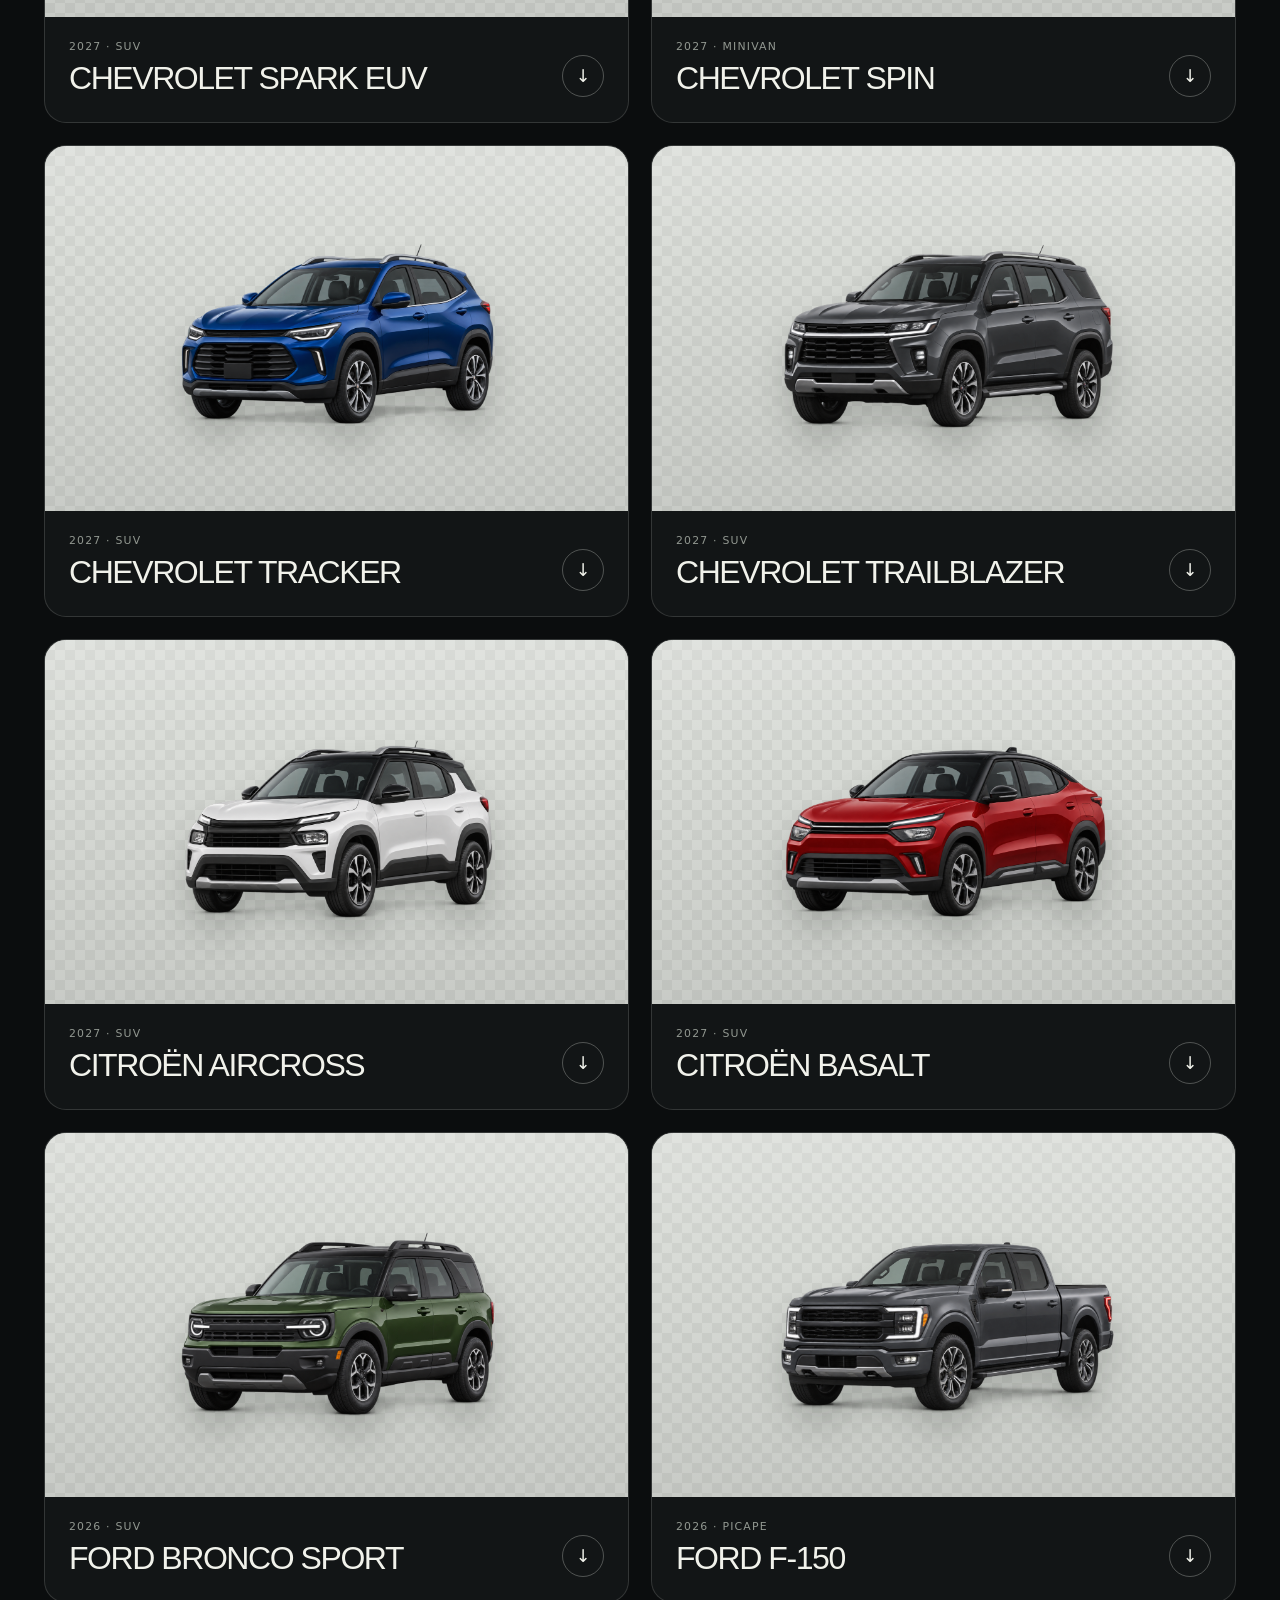
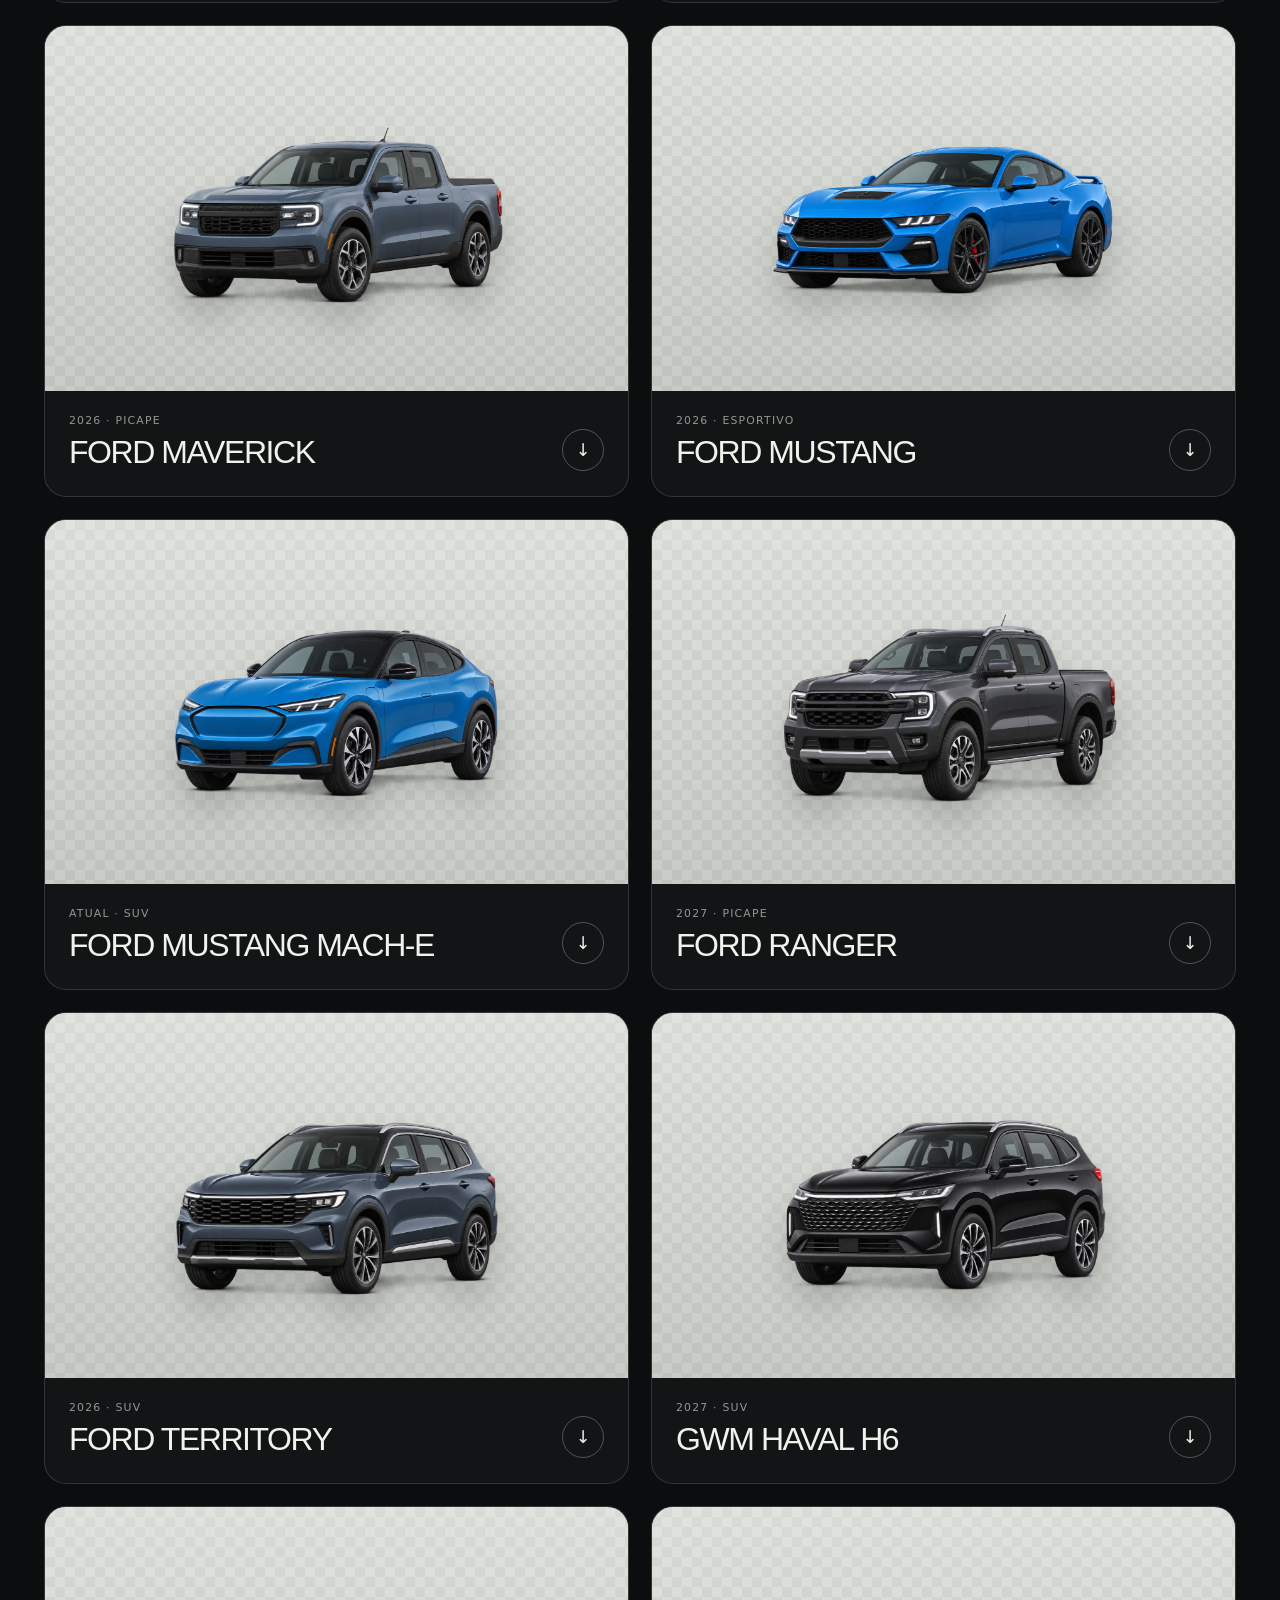
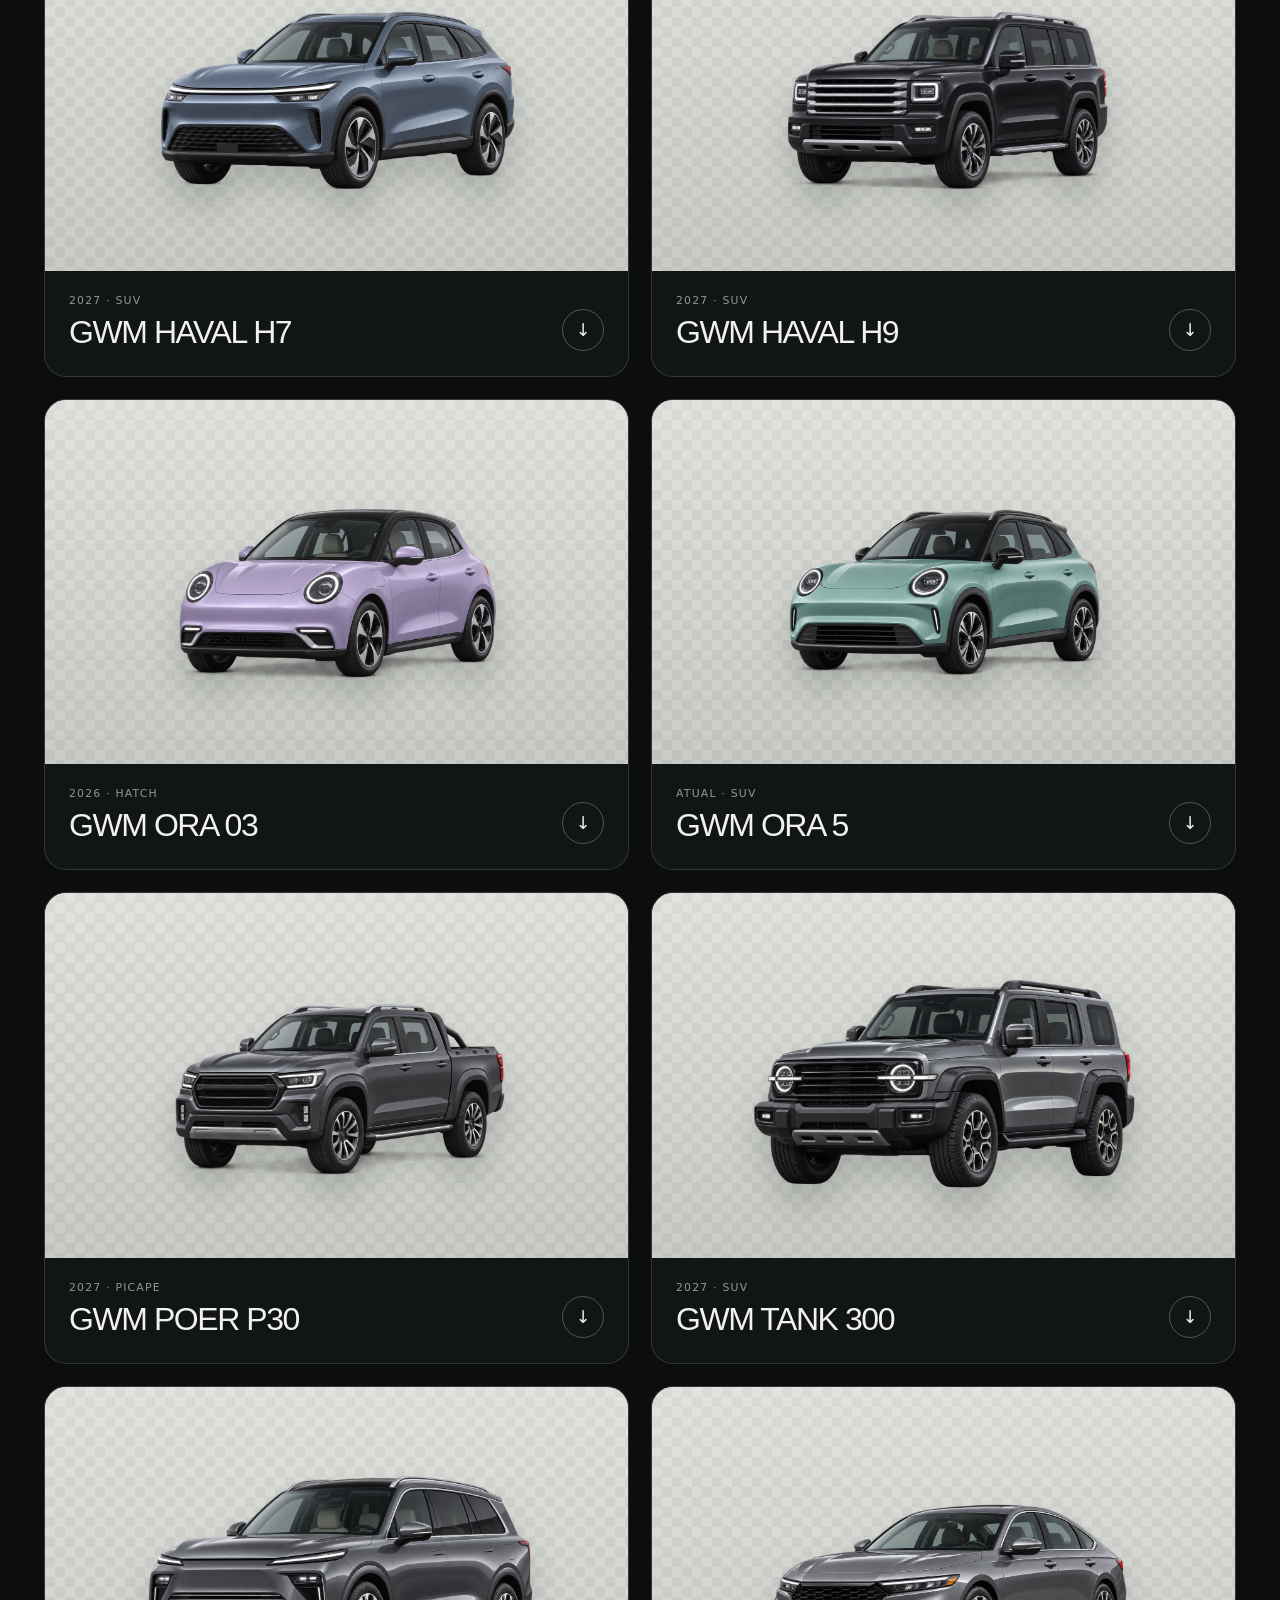
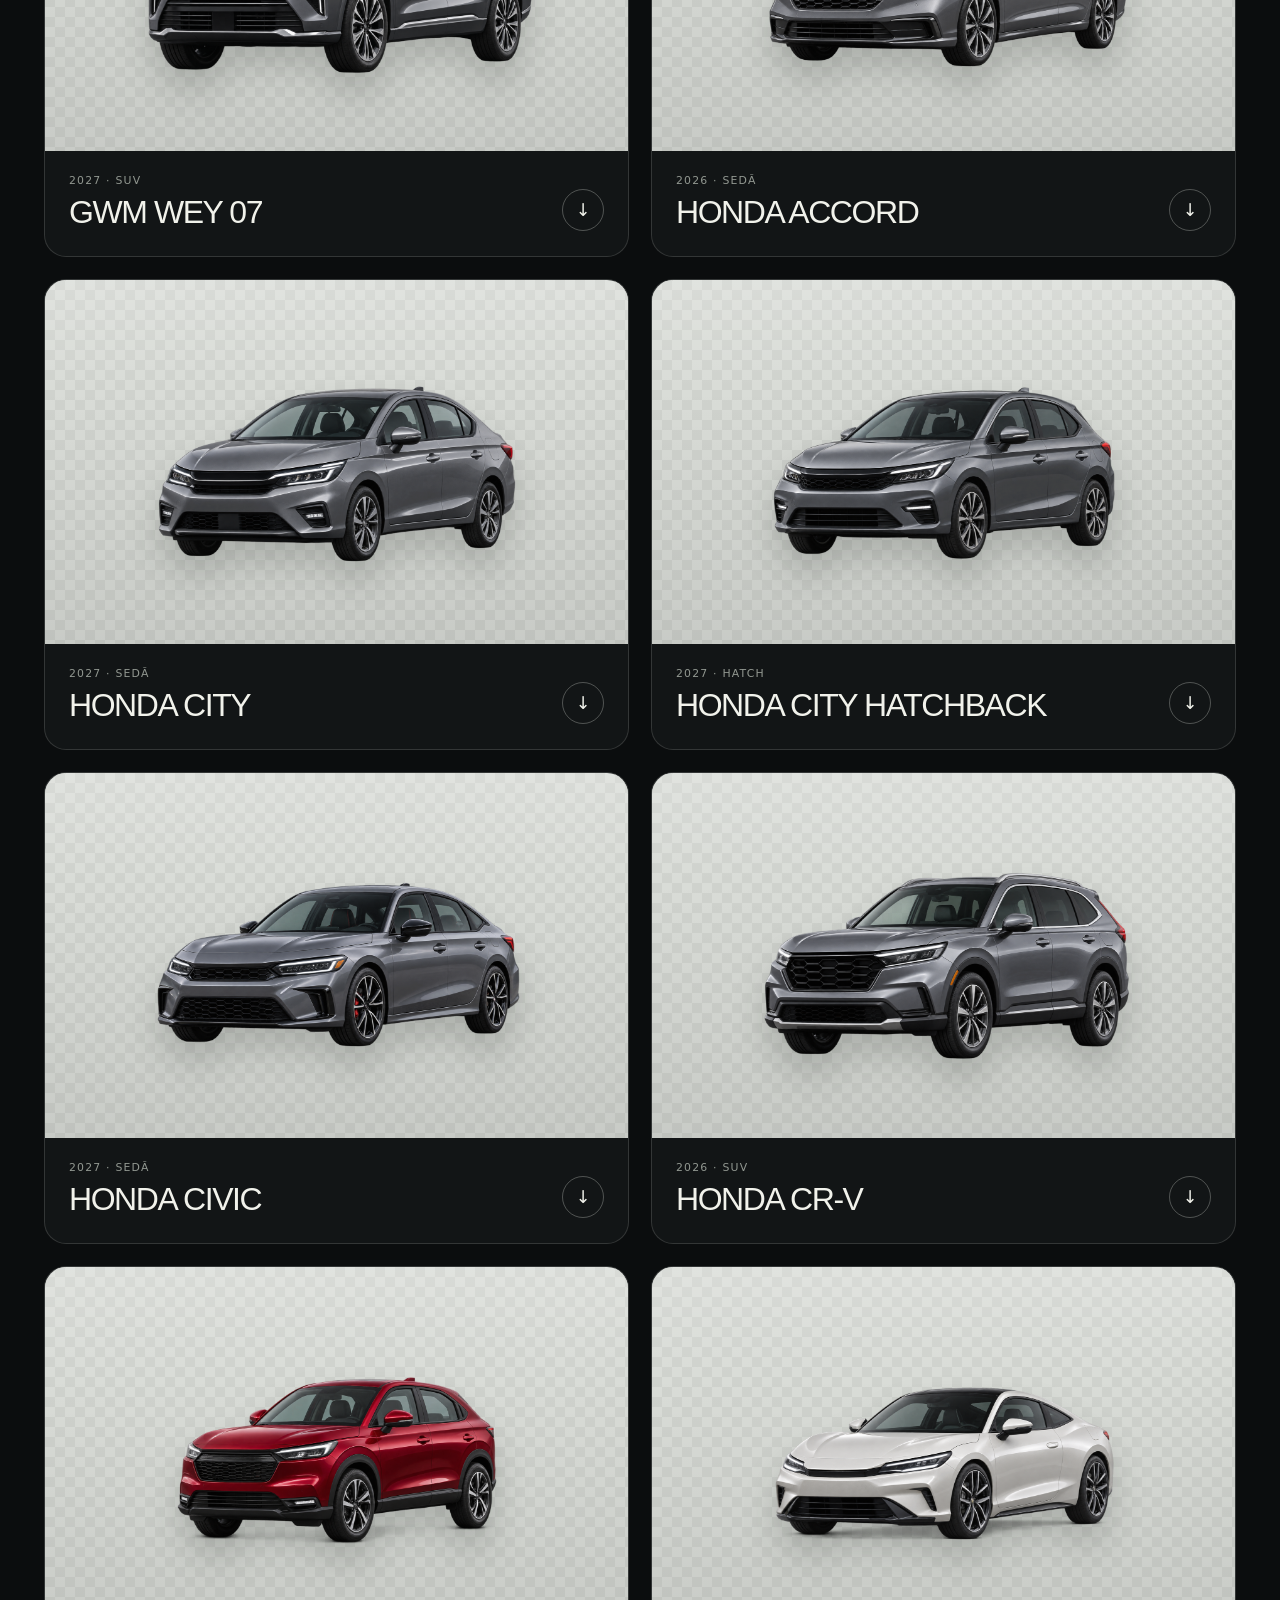
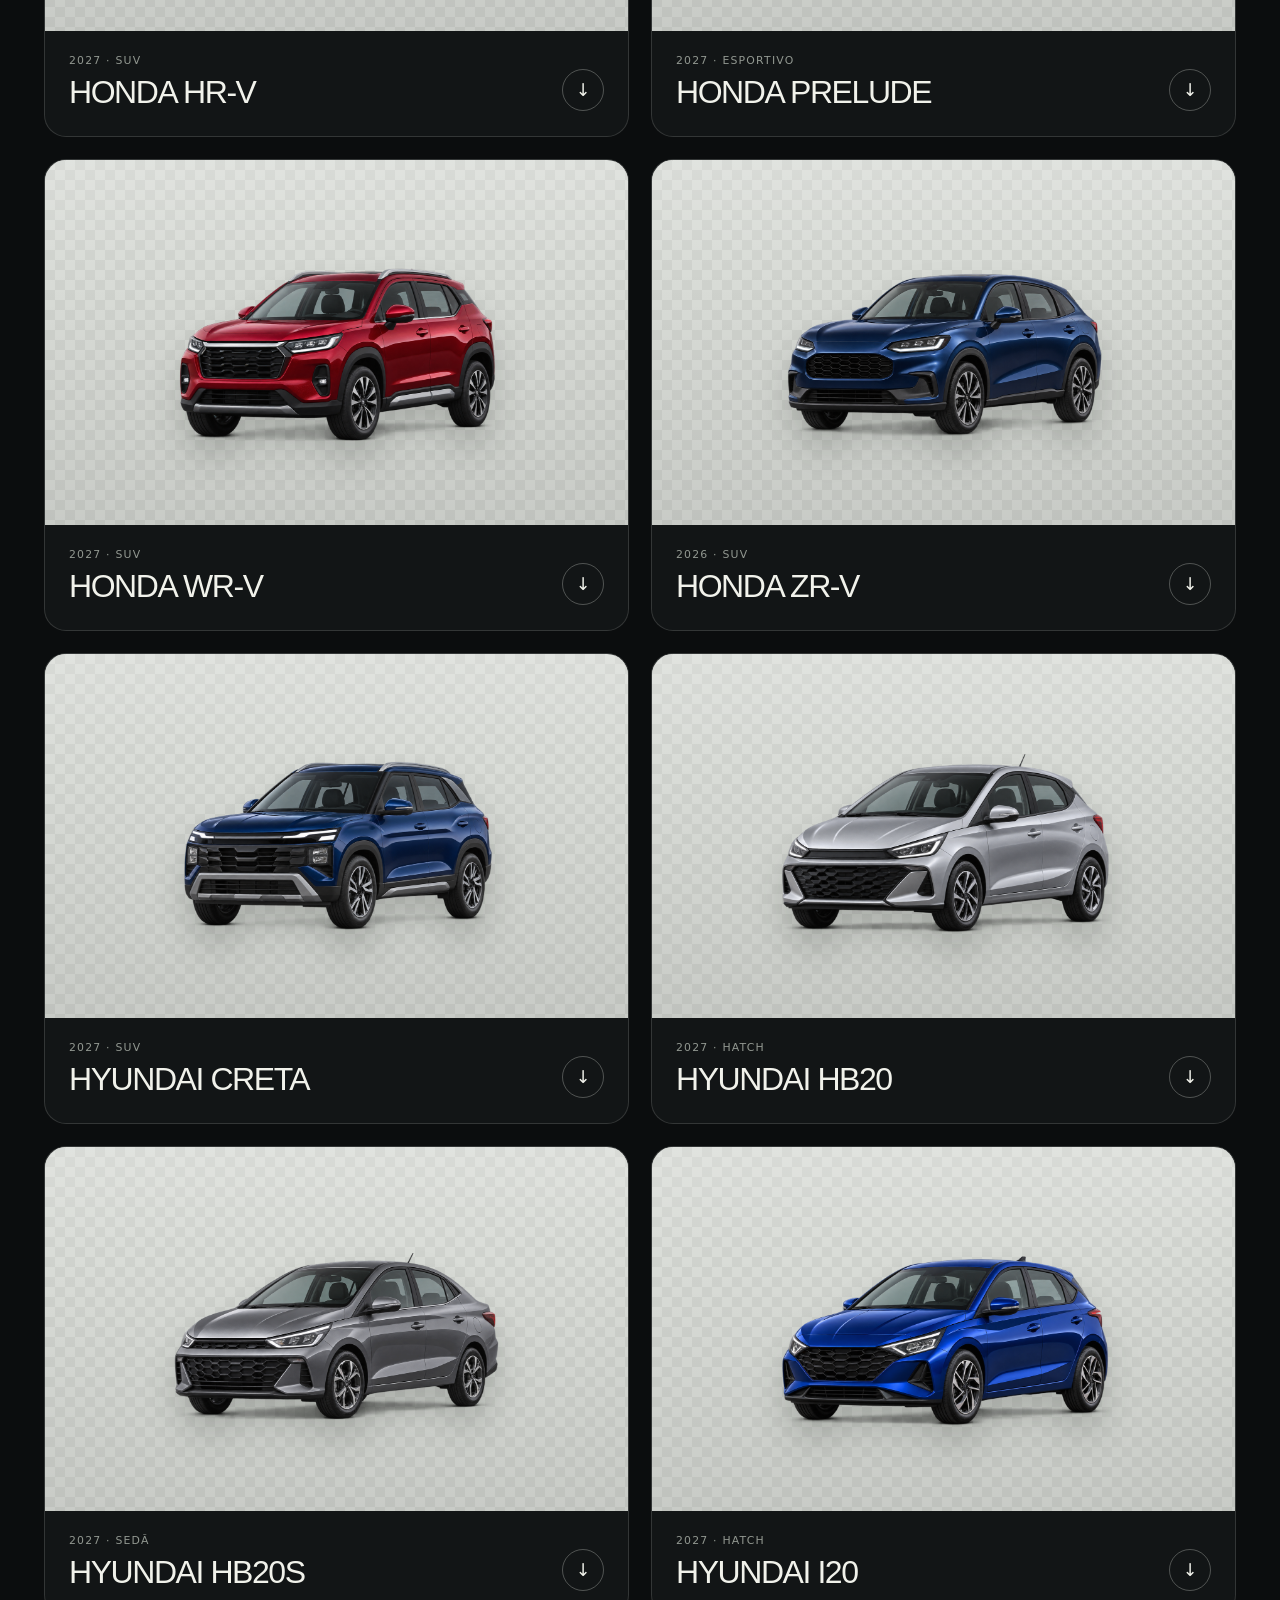
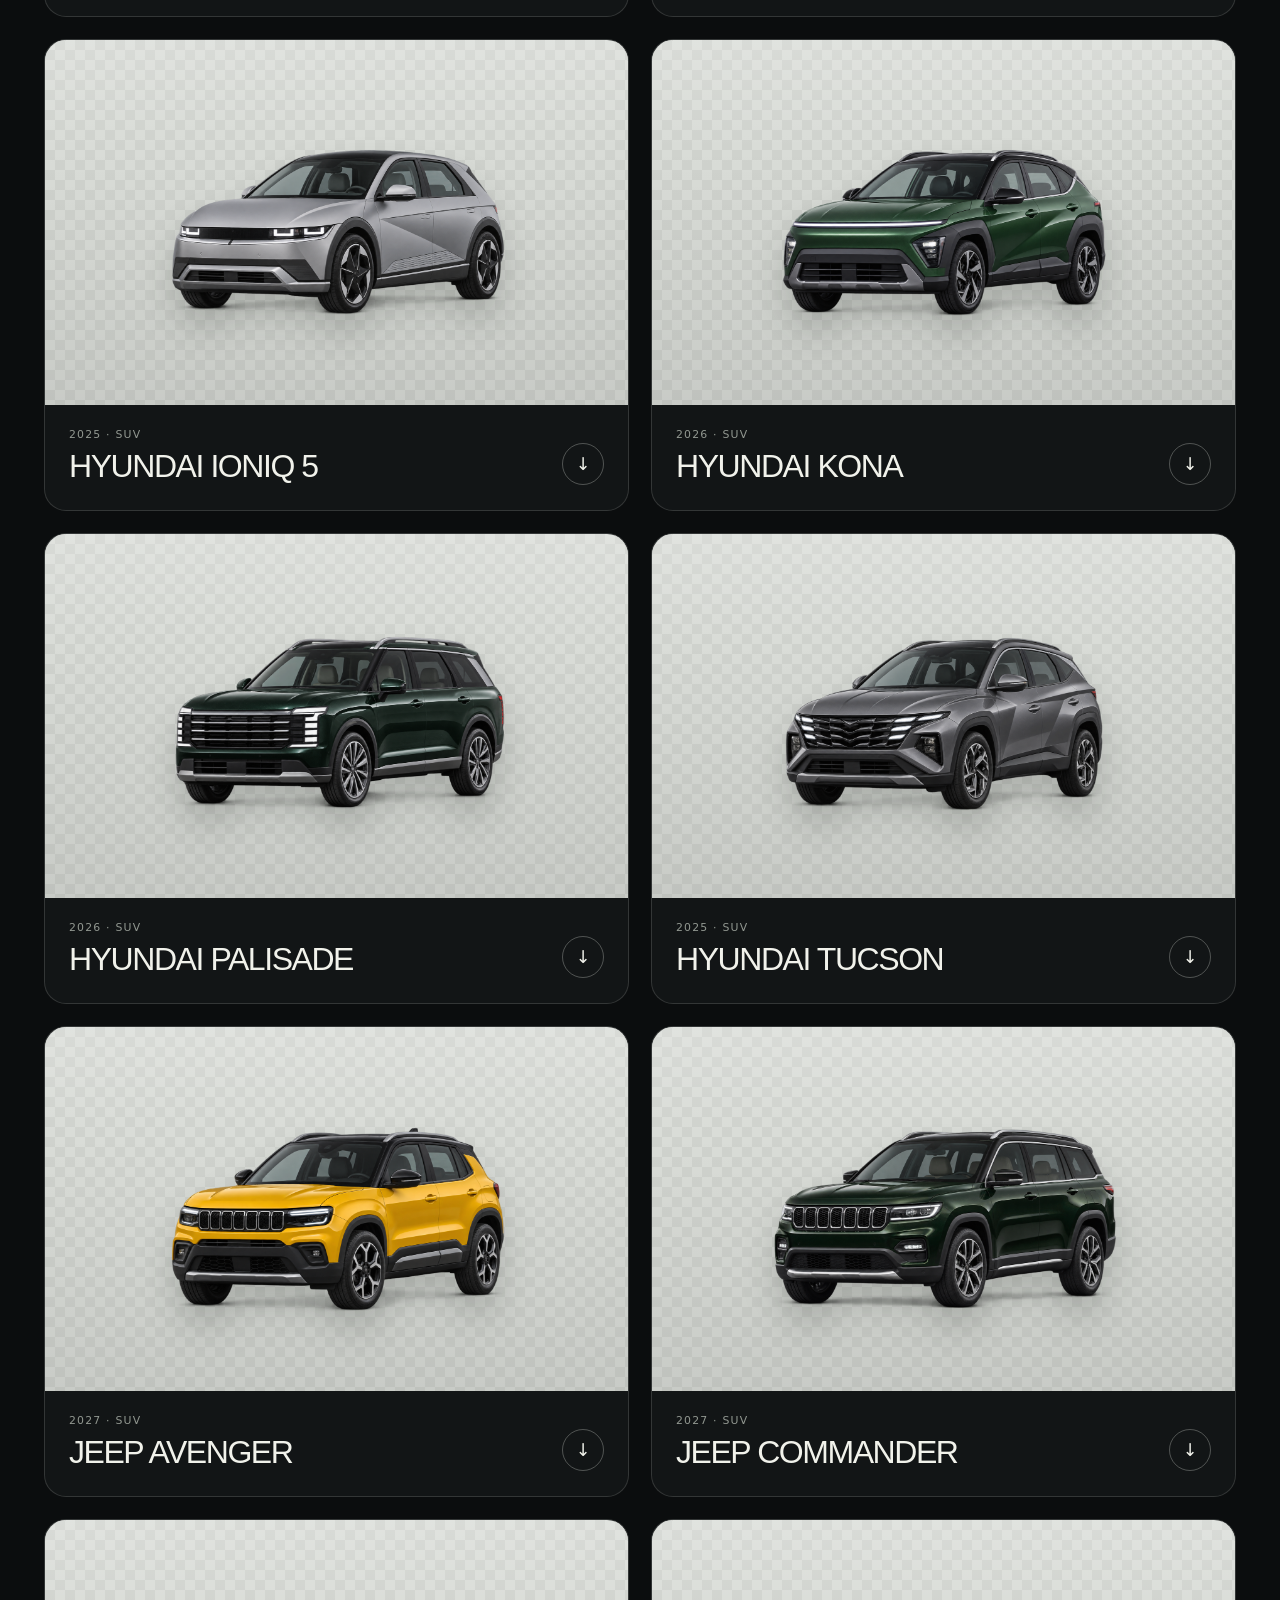
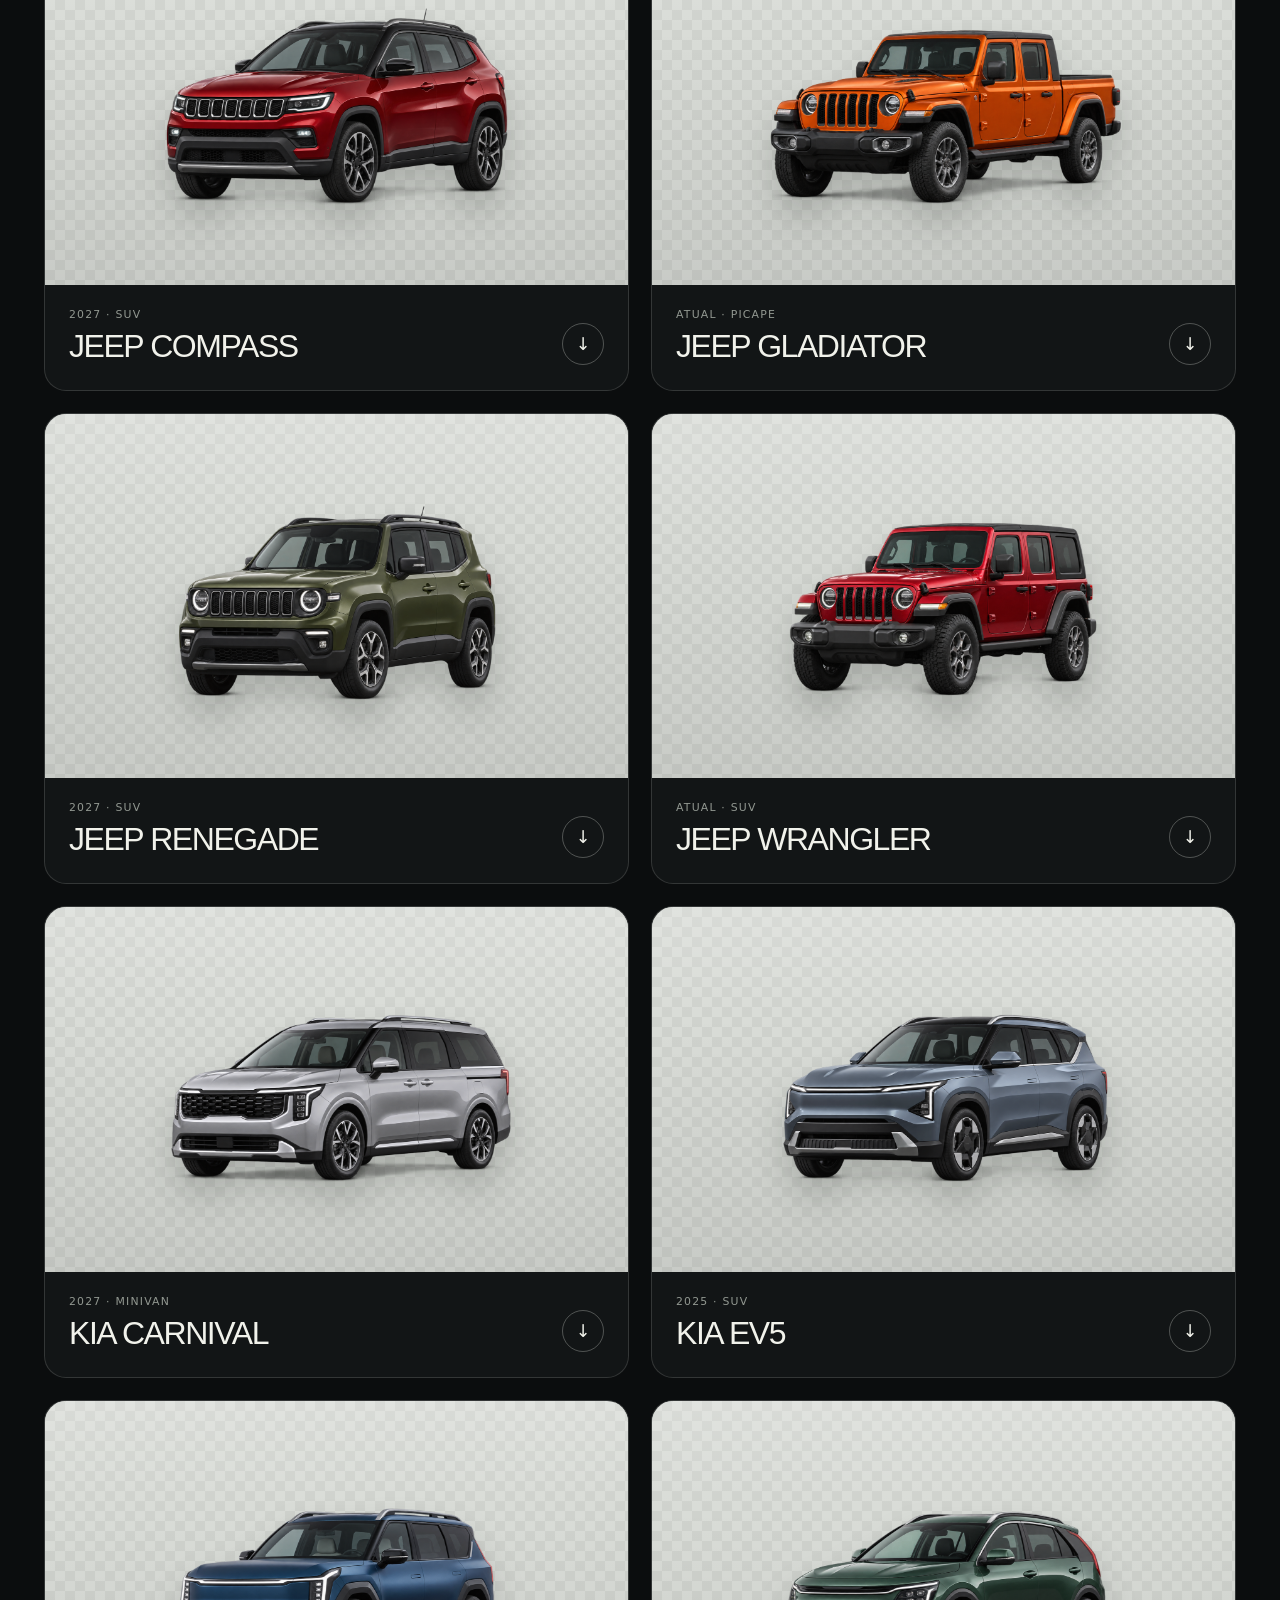
==== commit 7b00c029: "Link catalog to organized batch download page" ====
--- a/index.html
+++ b/index.html
@@ -20,9 +20,12 @@
           <span class="brand-mark" aria-hidden="true">GA</span>
           <span>Galeria Automotiva</span>
         </a>
-        <div class="topbar-meta">
-          <span class="status-dot" aria-hidden="true"></span>
-          Acervo disponível
+        <div class="topbar-actions">
+          <a class="topbar-downloads" href="downloads.html" aria-label="Ver arquivos ZIP e lotes para download">↓ Downloads por lote</a>
+          <div class="topbar-meta">
+            <span class="status-dot" aria-hidden="true"></span>
+            Acervo disponível
+          </div>
         </div>
       </header>
 
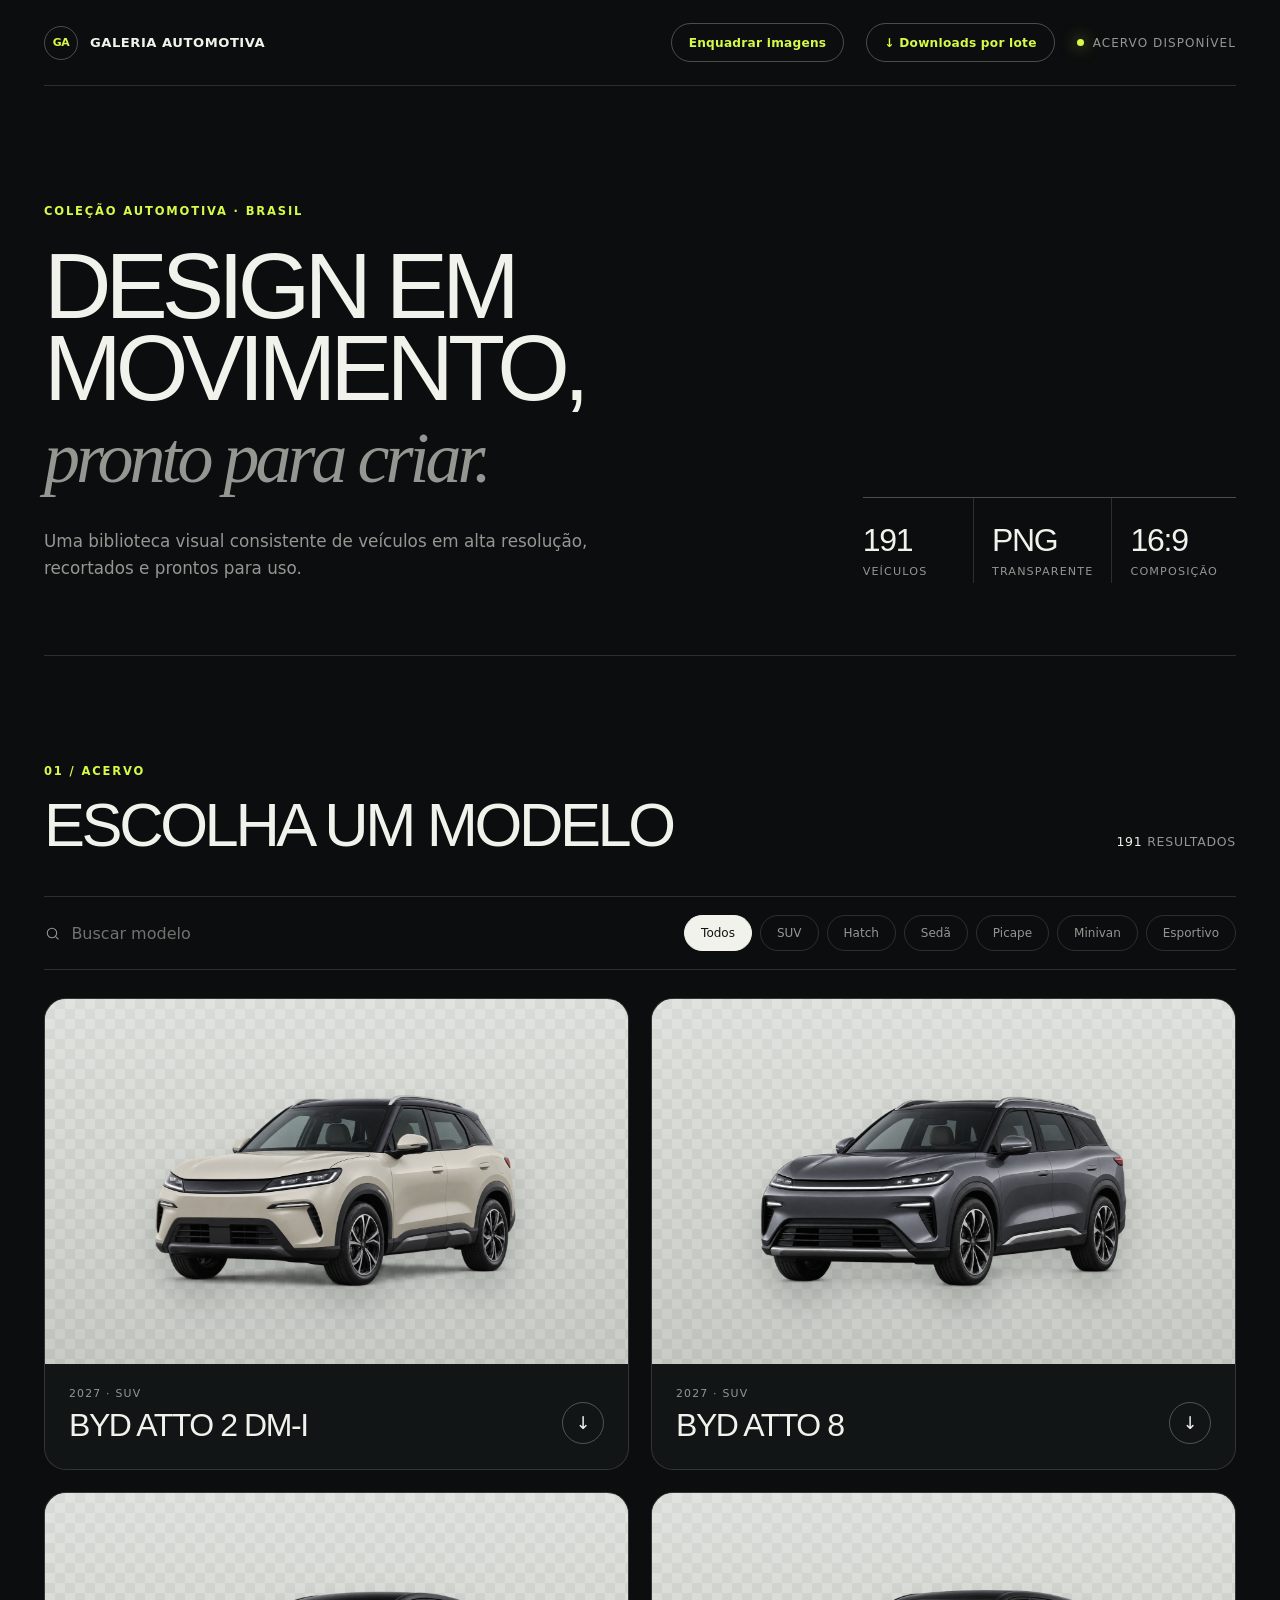
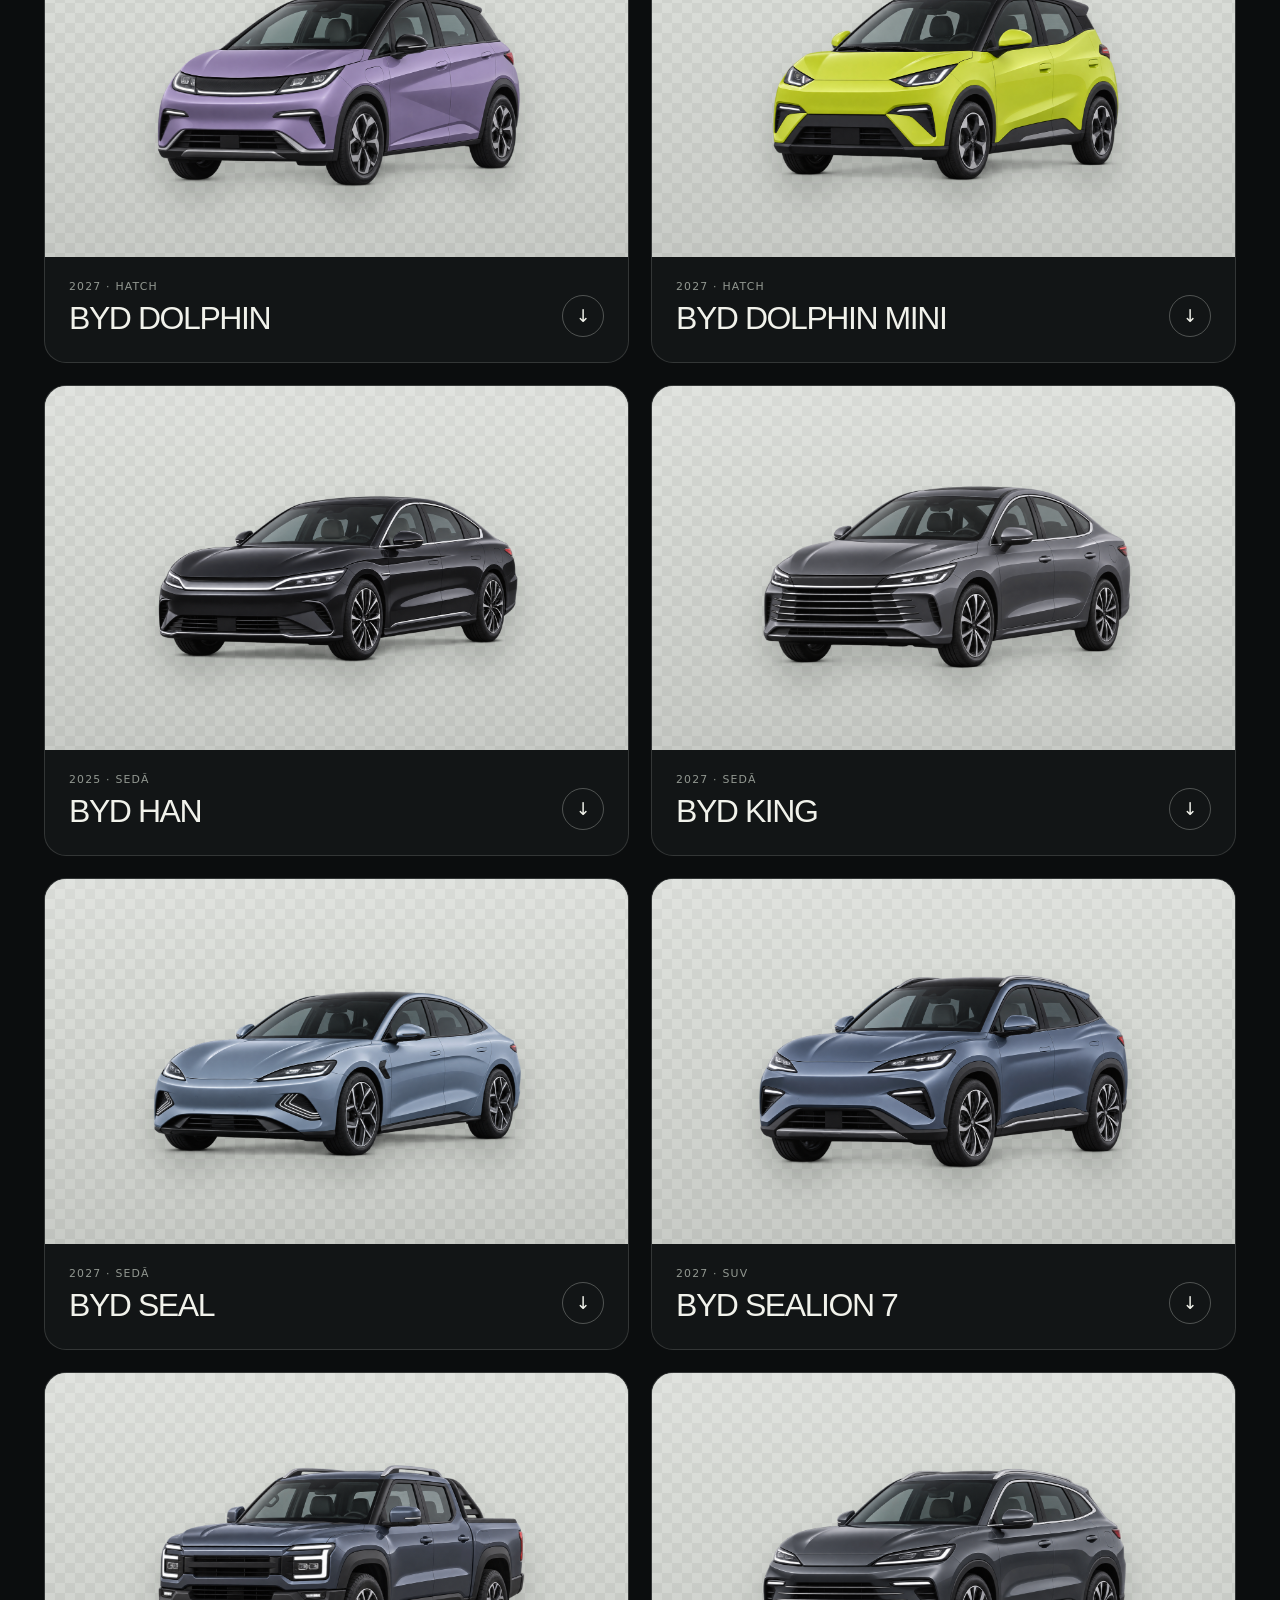
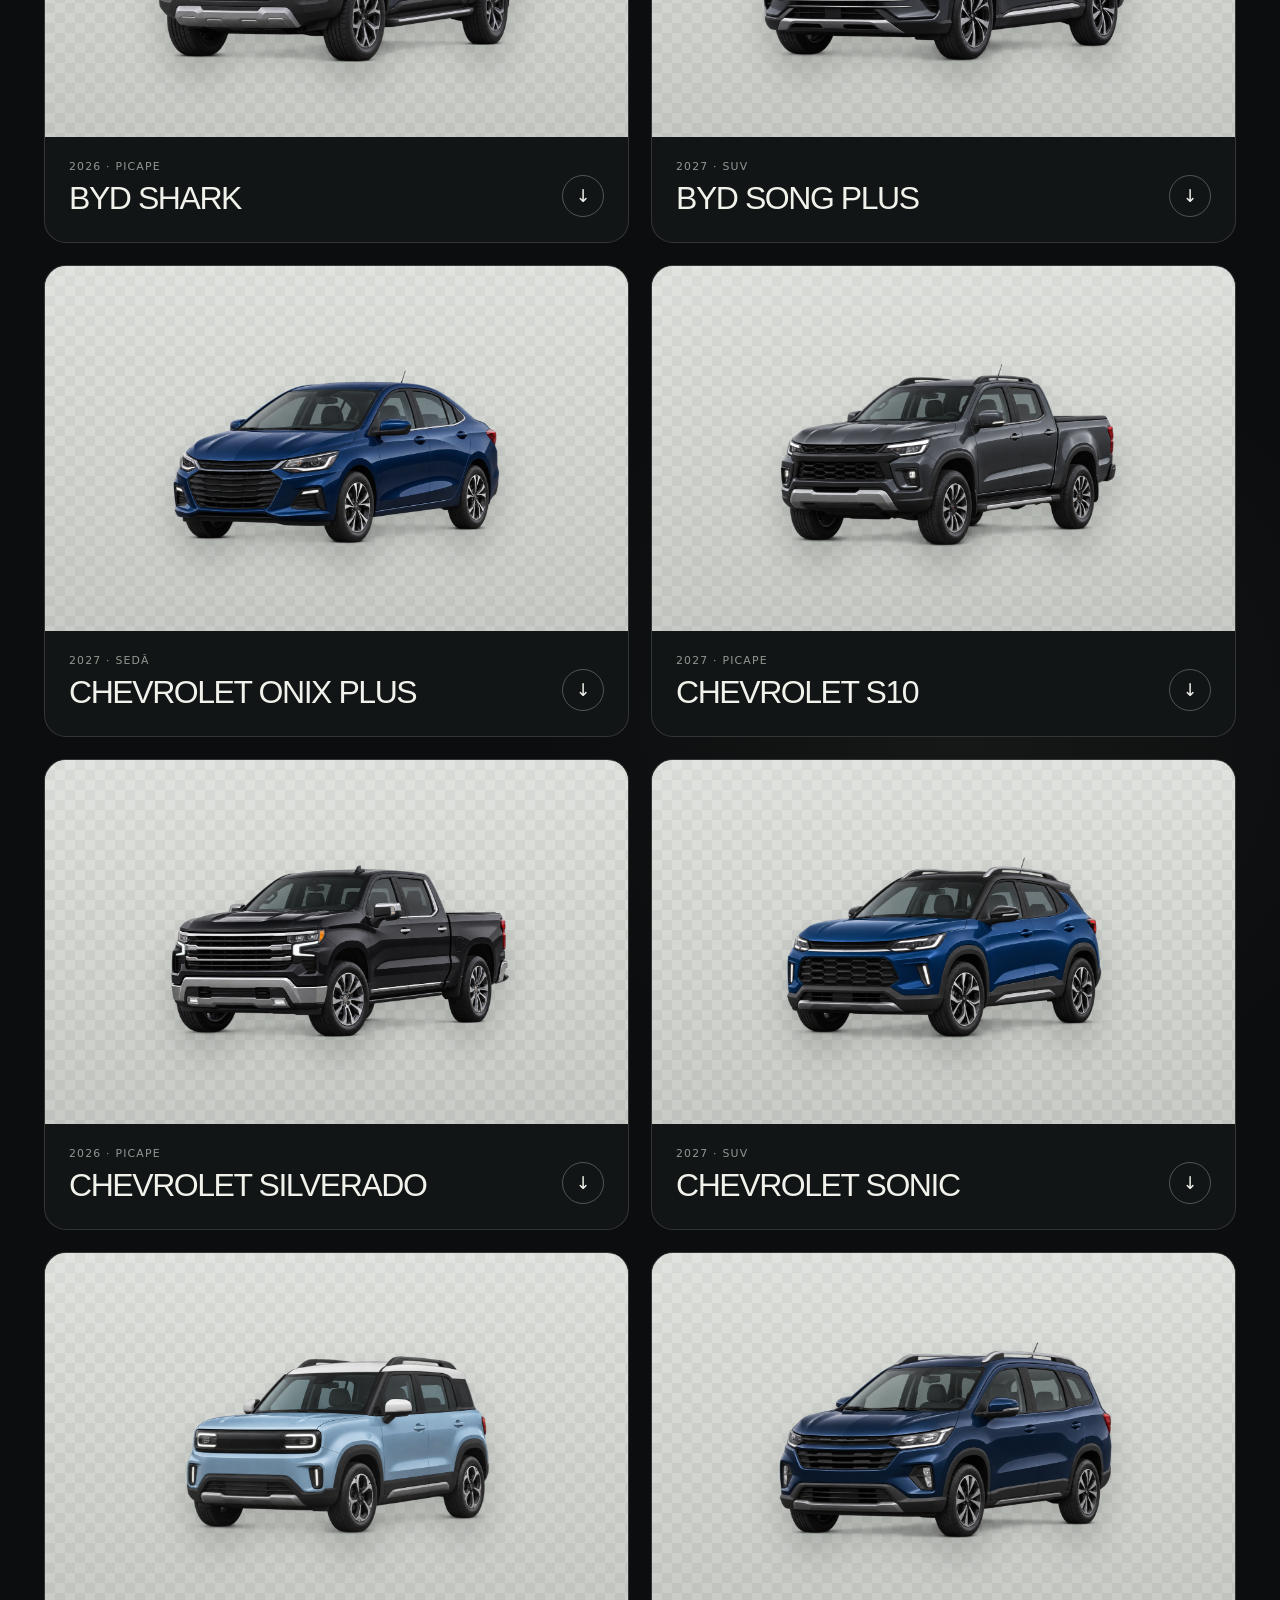
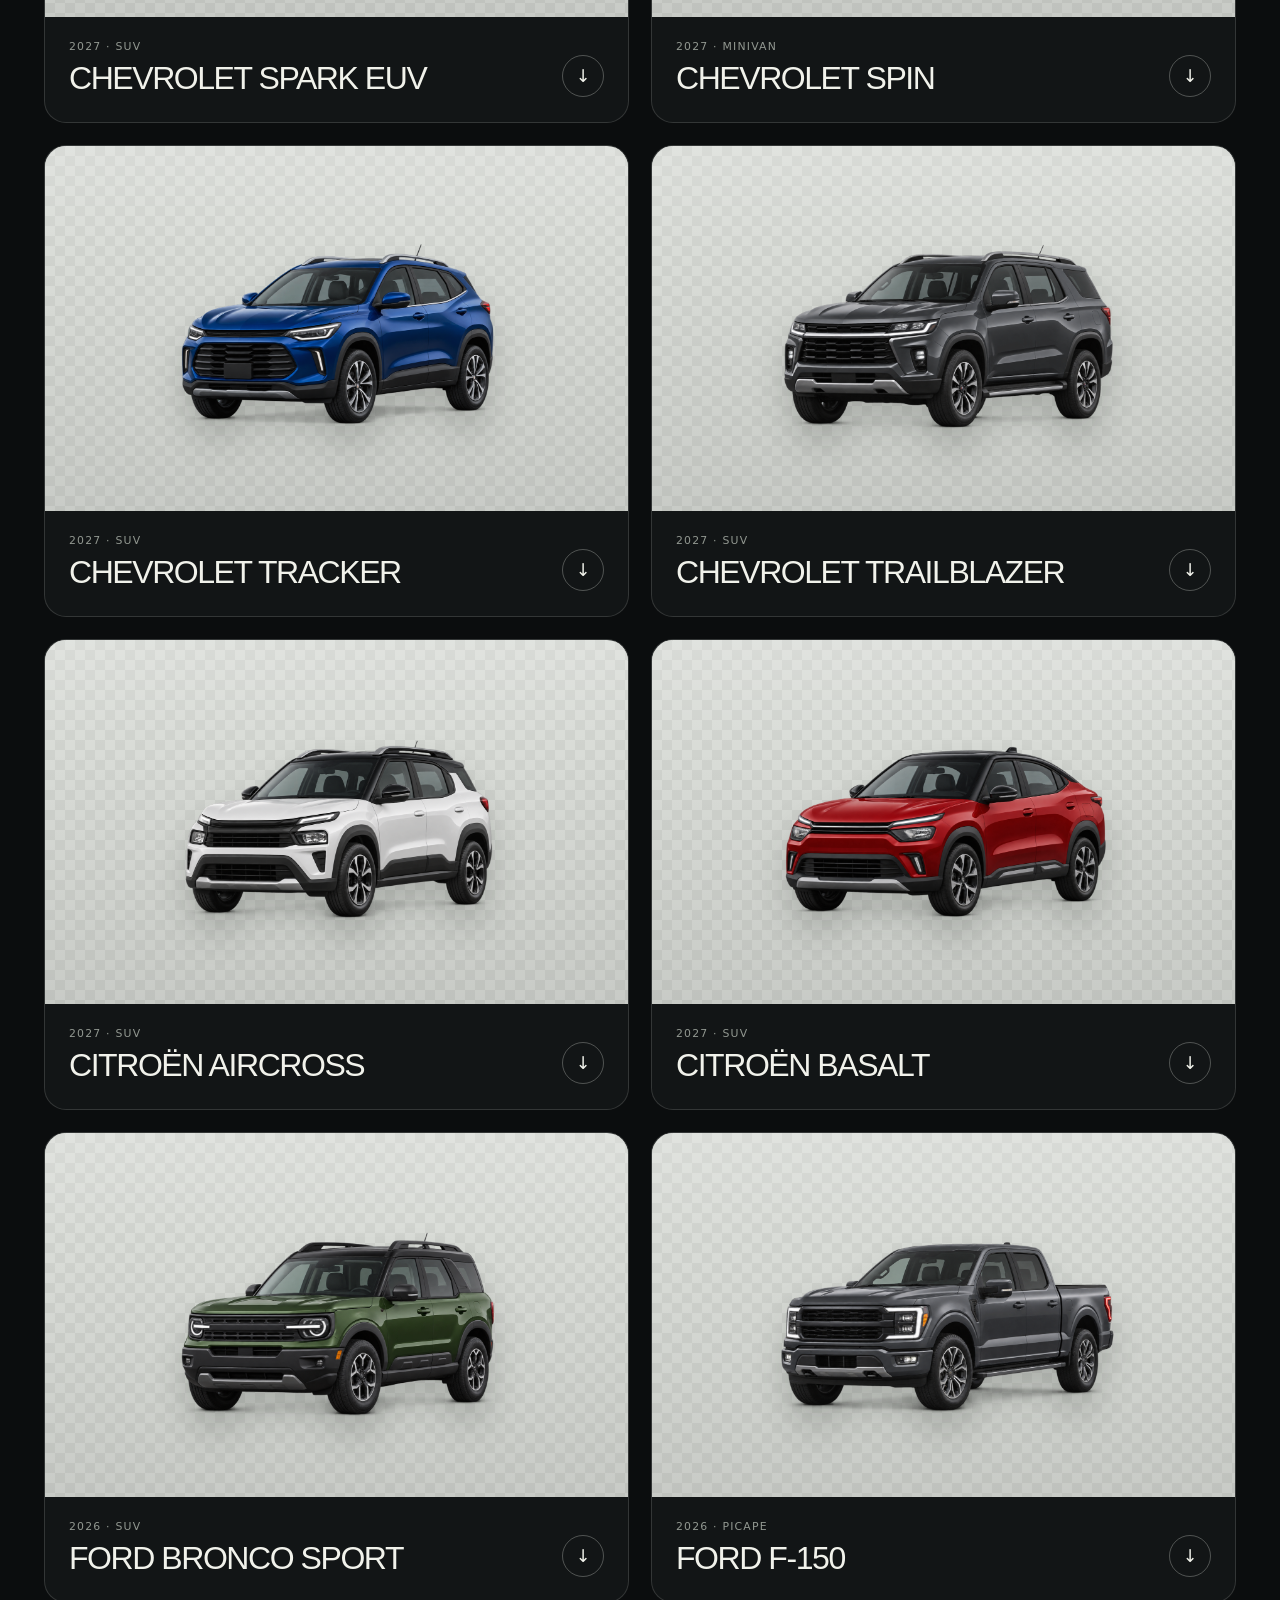
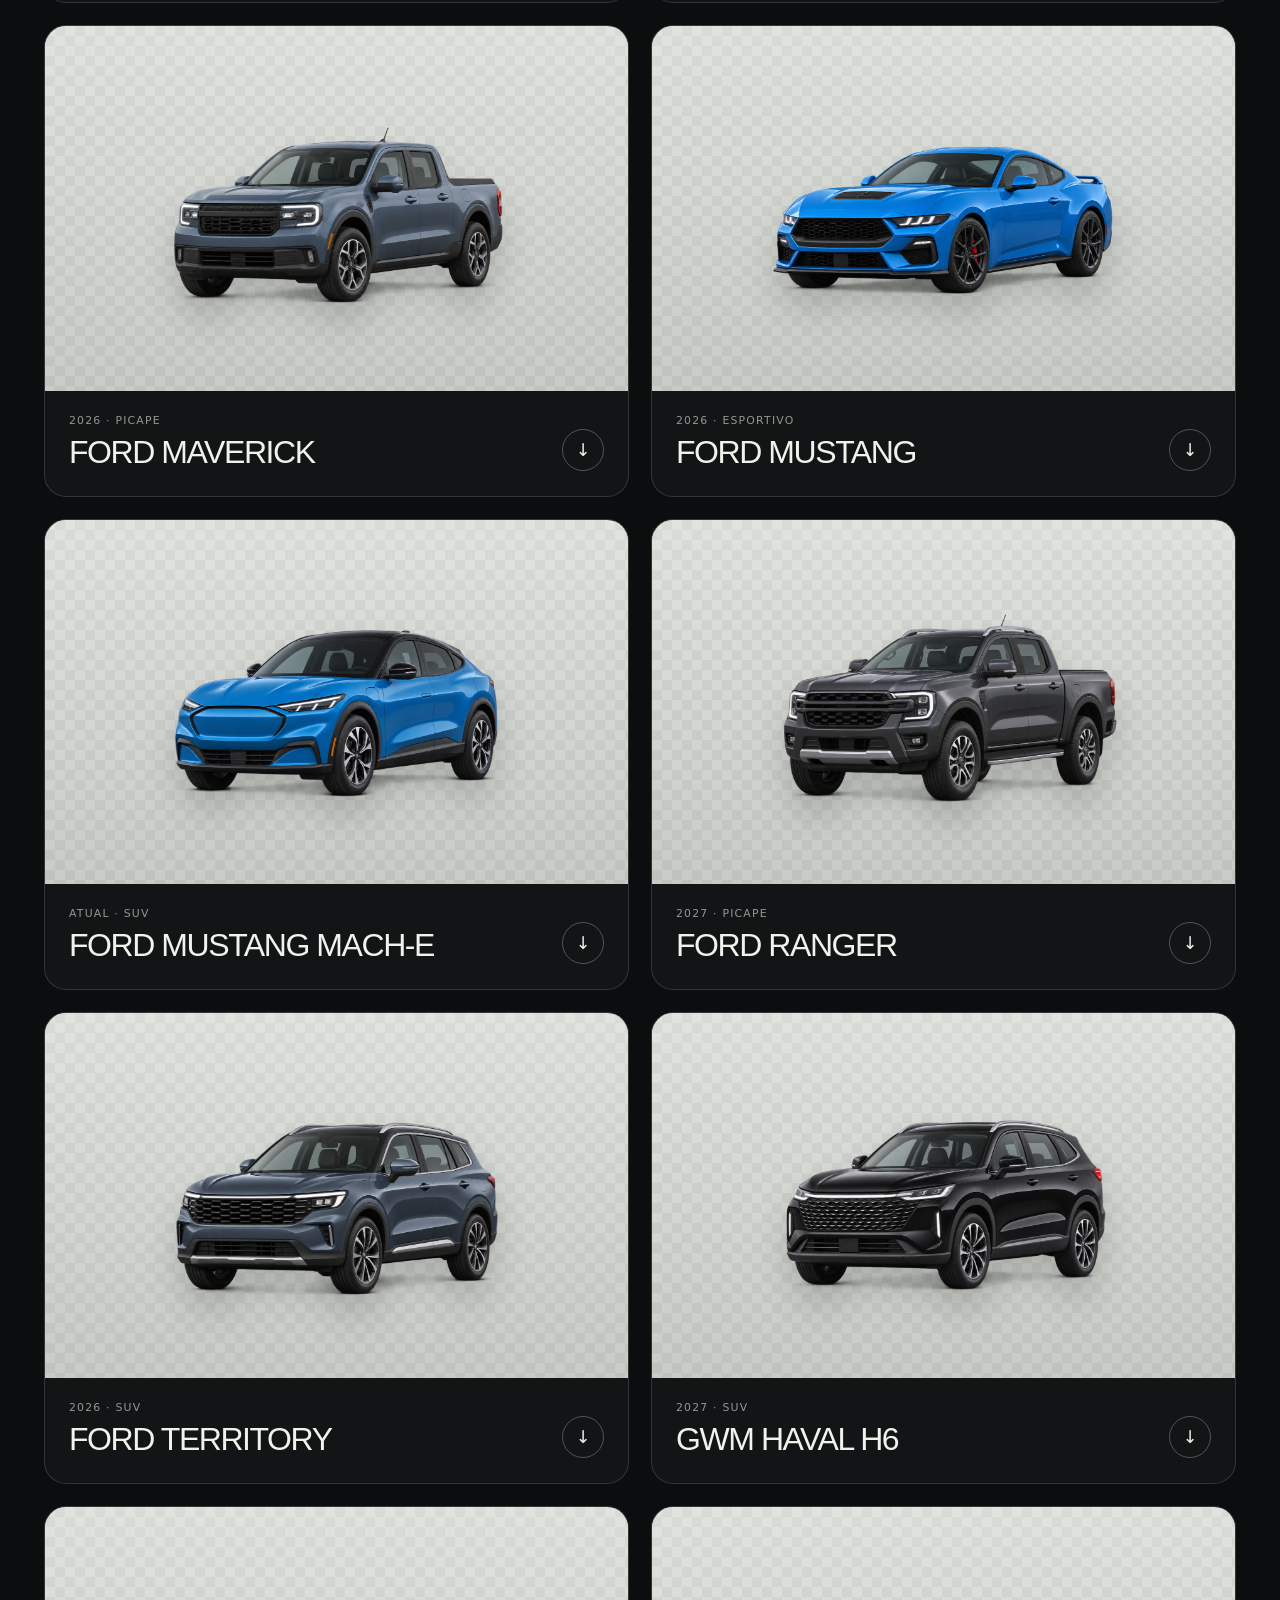
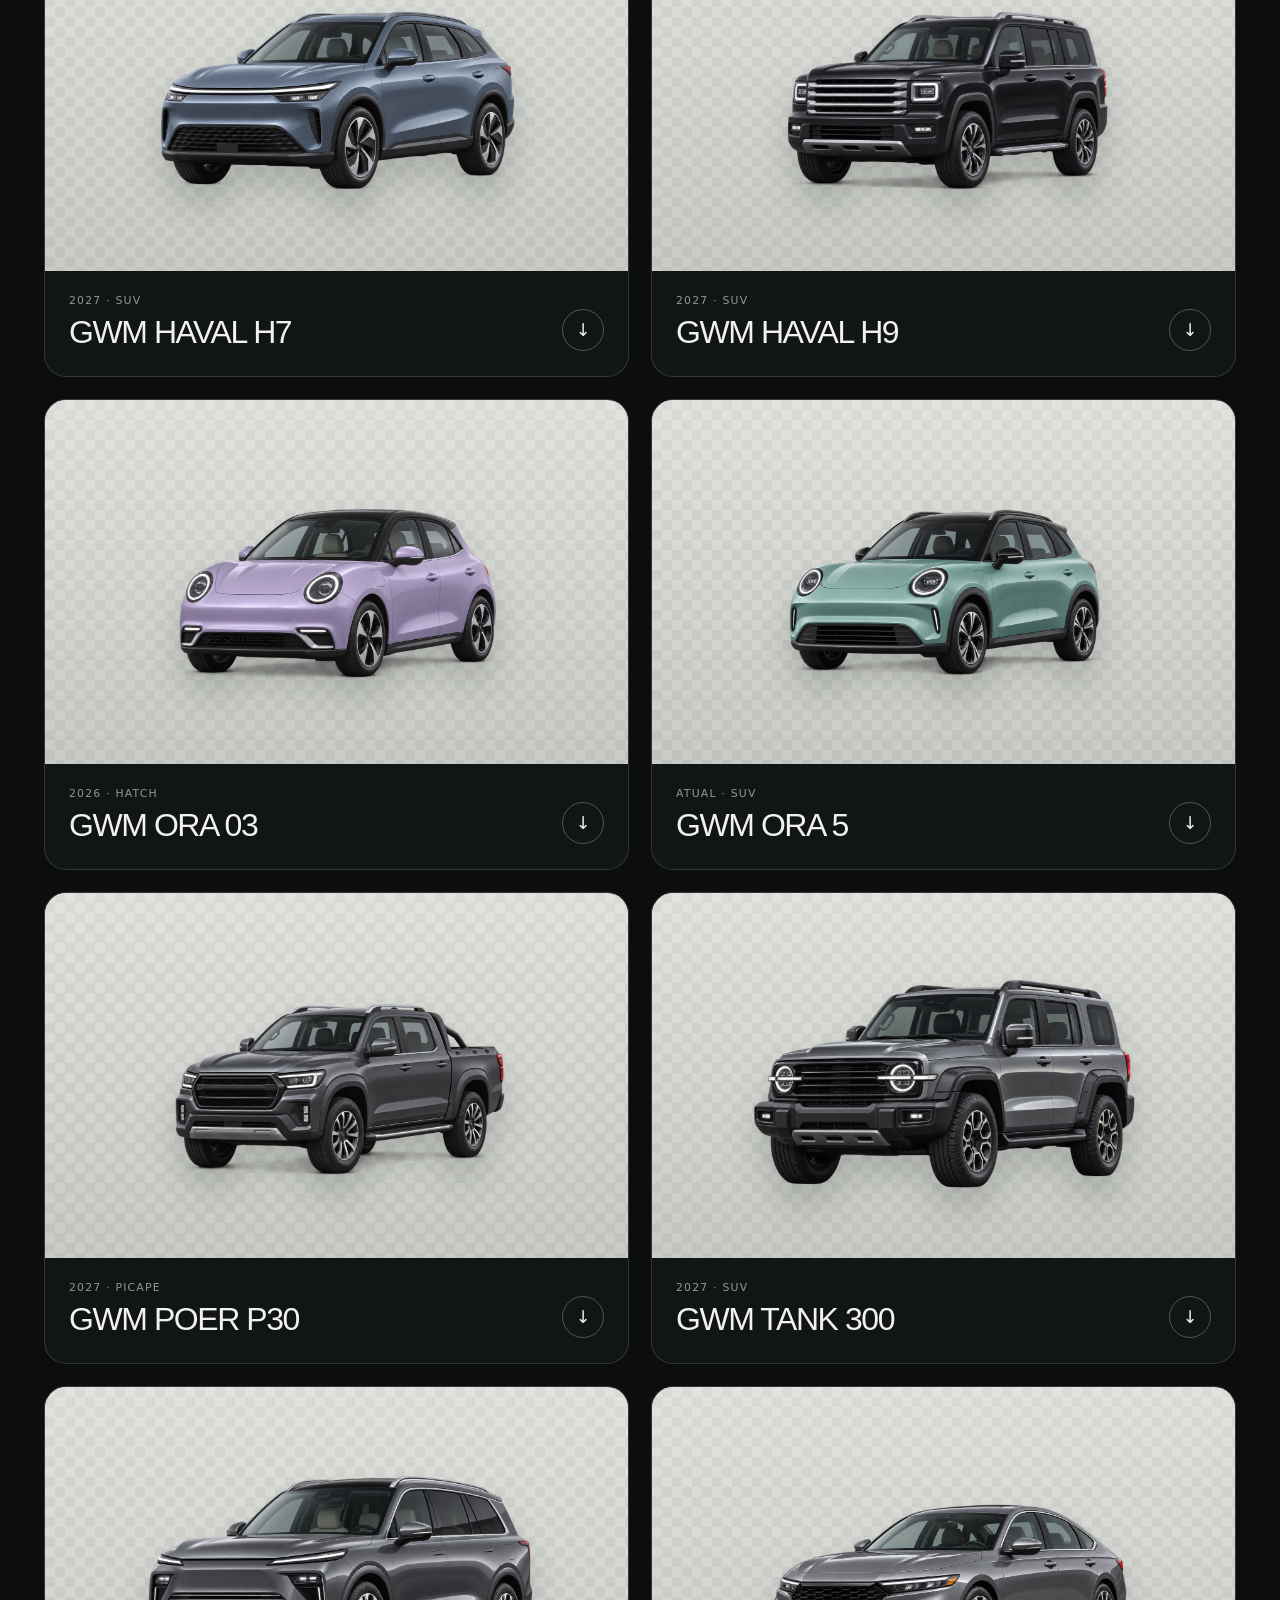
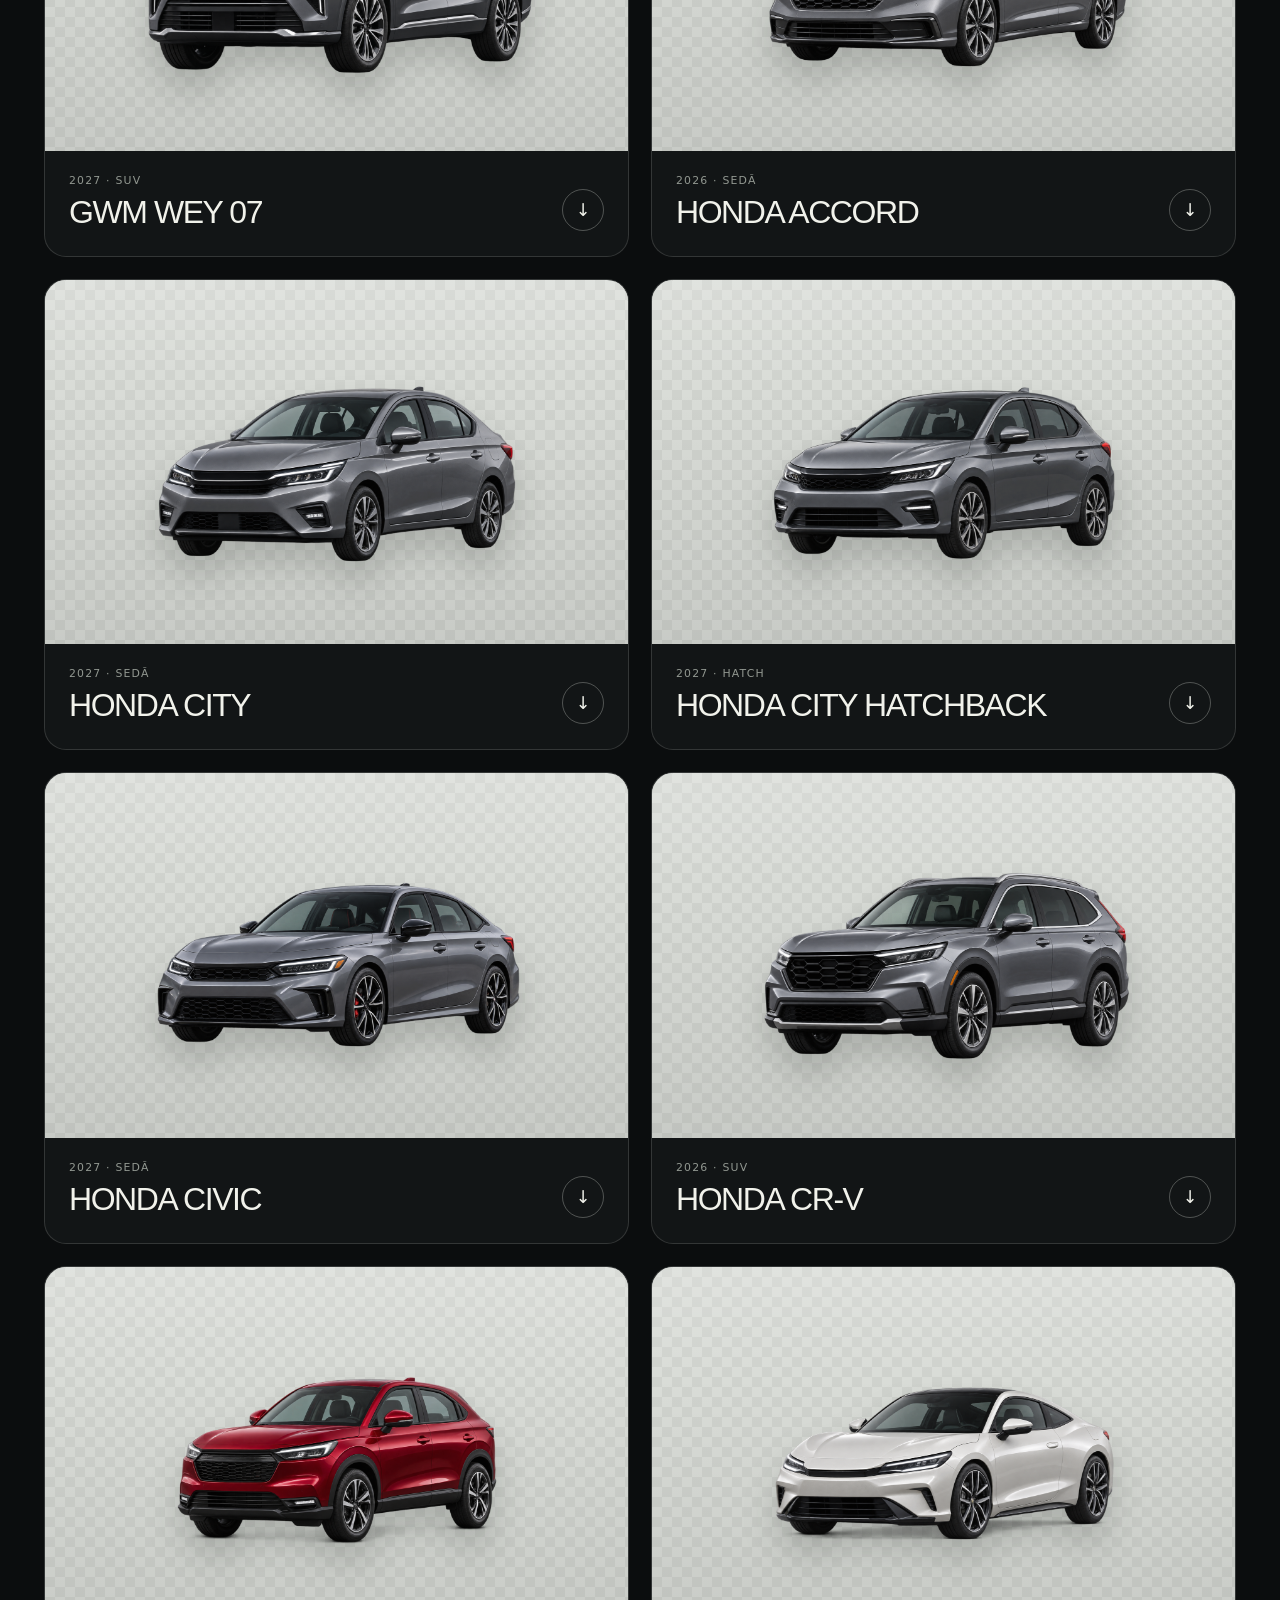
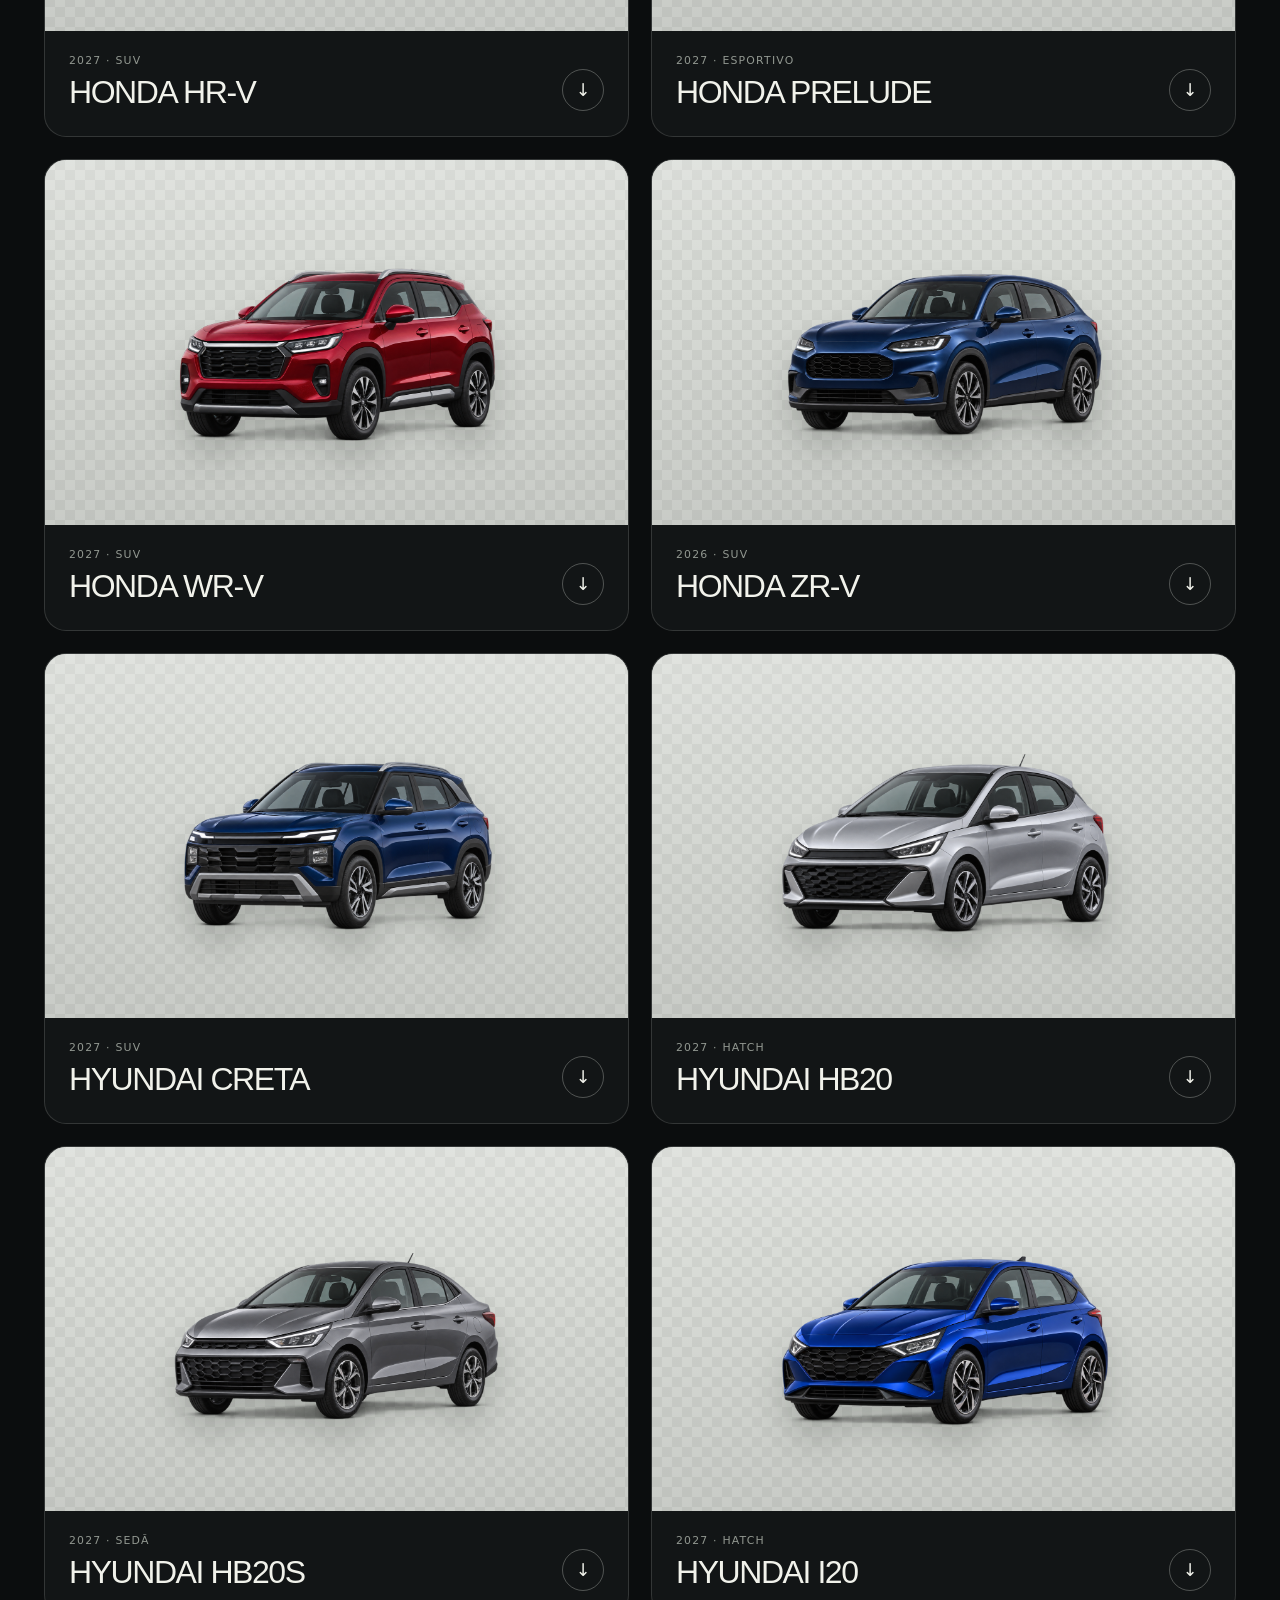
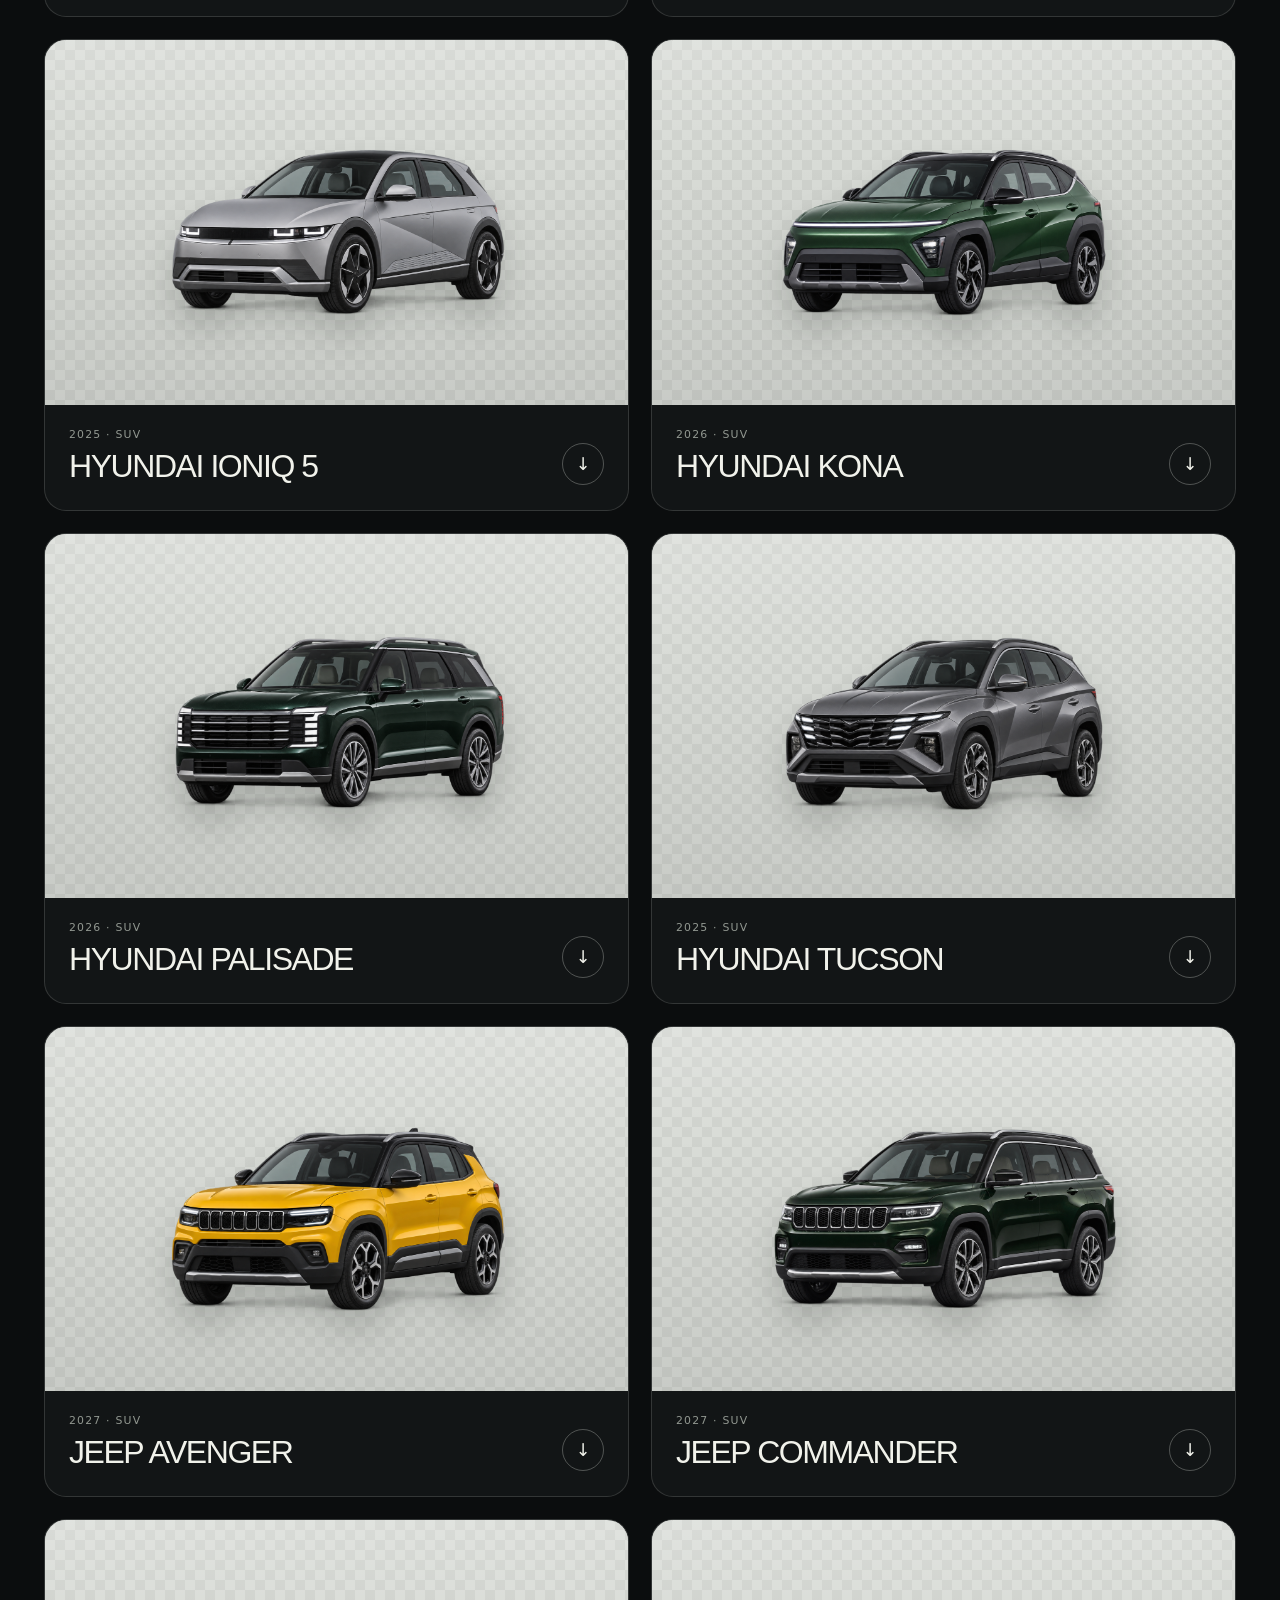
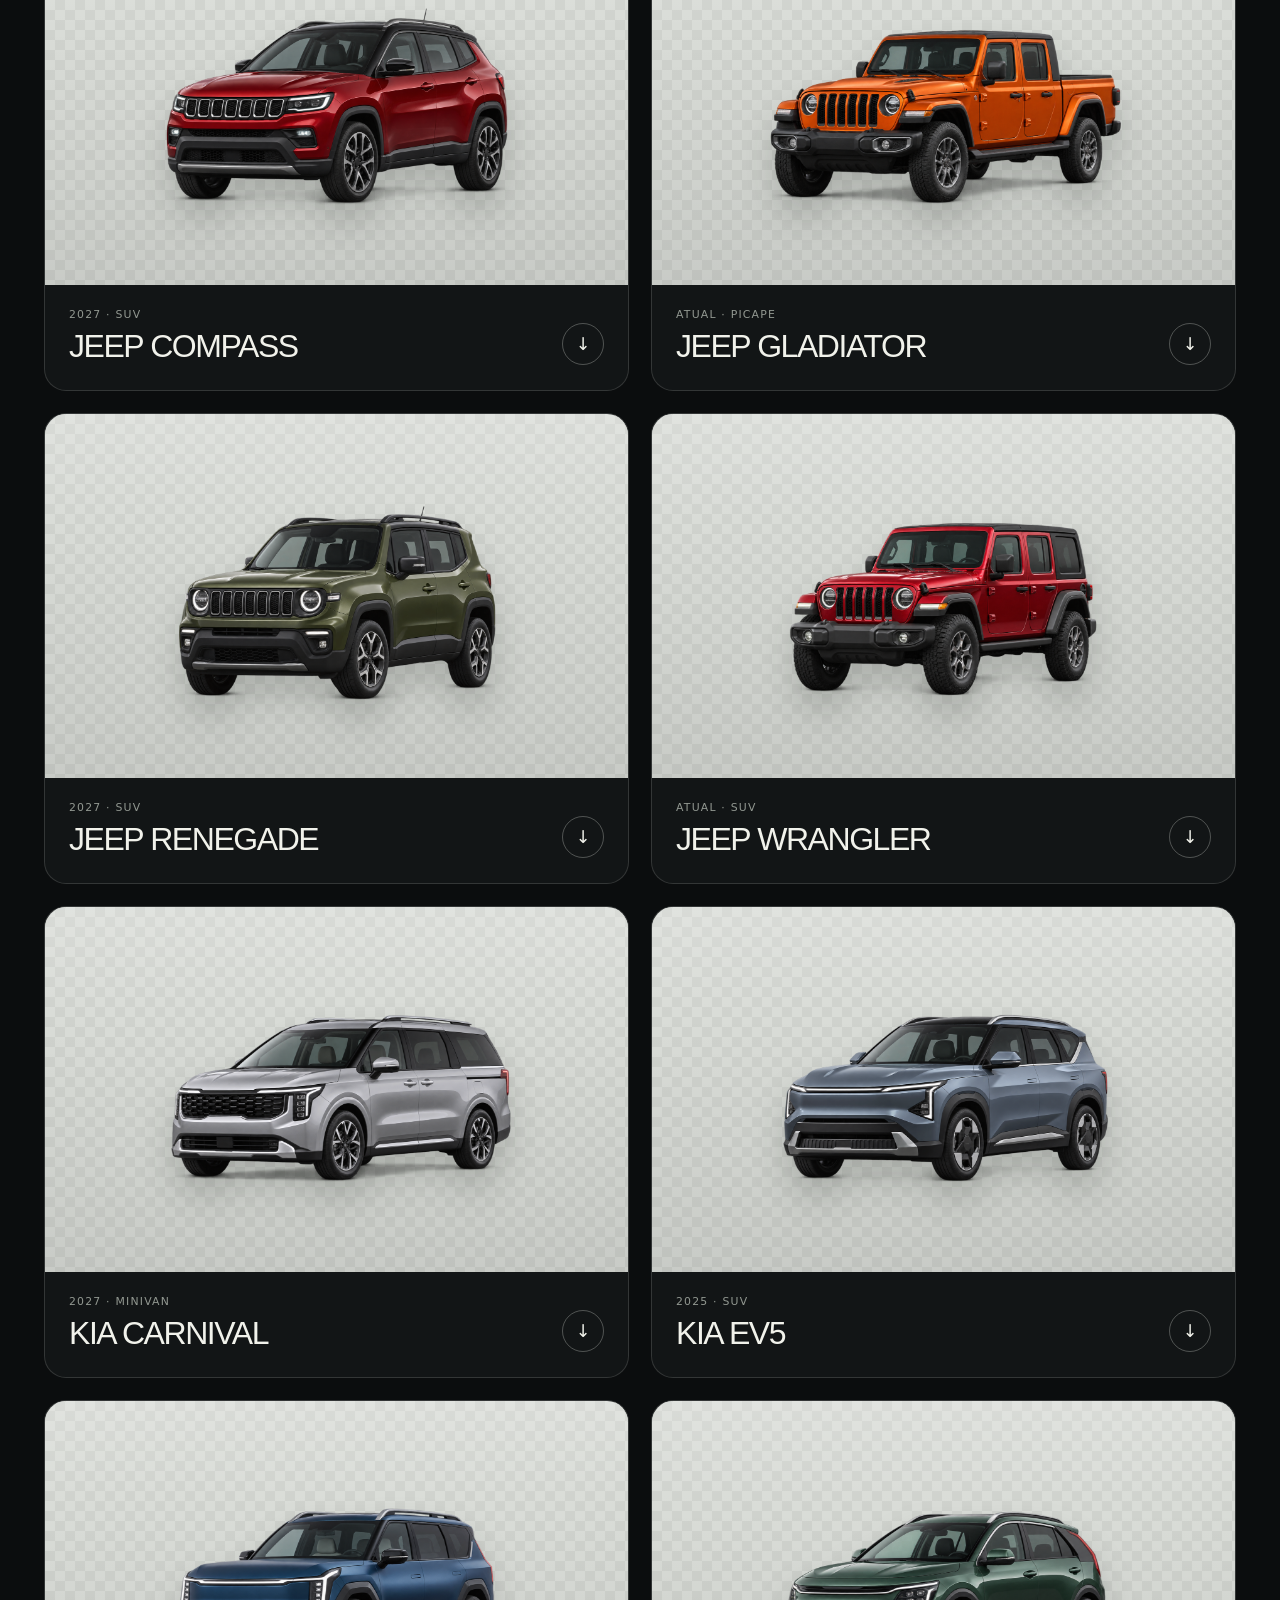
==== commit e2052962: "Adiciona painel de enquadramento de veículos" ====
--- a/index.html
+++ b/index.html
@@ -21,6 +21,7 @@
           <span>Galeria Automotiva</span>
         </a>
         <div class="topbar-actions">
+          <a class="topbar-downloads" href="enquadramento.html">Enquadrar imagens</a>
           <a class="topbar-downloads" href="downloads.html" aria-label="Ver arquivos ZIP e lotes para download">↓ Downloads por lote</a>
           <div class="topbar-meta">
             <span class="status-dot" aria-hidden="true"></span>
--- a/styles.css
+++ b/styles.css
@@ -469,3 +469,21 @@
 @media (prefers-reduced-motion: reduce) {
   *, *::before, *::after { scroll-behavior: auto !important; transition-duration: 0.01ms !important; }
 }
+
+/* Acervo e ferramentas */
+.topbar-actions { display: inline-flex; align-items: center; gap: 22px; }
+.topbar-downloads {
+  display: inline-flex; align-items: center; min-height: 39px; padding: 0 17px;
+  border: 1px solid var(--line-strong); border-radius: 999px; color: var(--accent);
+  font-size: .76rem; font-weight: 750; letter-spacing: .02em; white-space: nowrap;
+}
+.topbar-downloads:hover { background: var(--accent); color: var(--accent-ink); }
+@media (max-width: 760px) {
+  .topbar-actions { gap: 8px; }
+  .topbar-downloads { padding: 0 12px; min-height: 35px; font-size: .7rem; }
+}
+@media (max-width: 540px) {
+  .topbar-actions { flex-direction: column; align-items: flex-end; gap: 4px; }
+  .topbar-actions .topbar-meta { display: none; }
+  .topbar-downloads { min-height: 30px; }
+}
